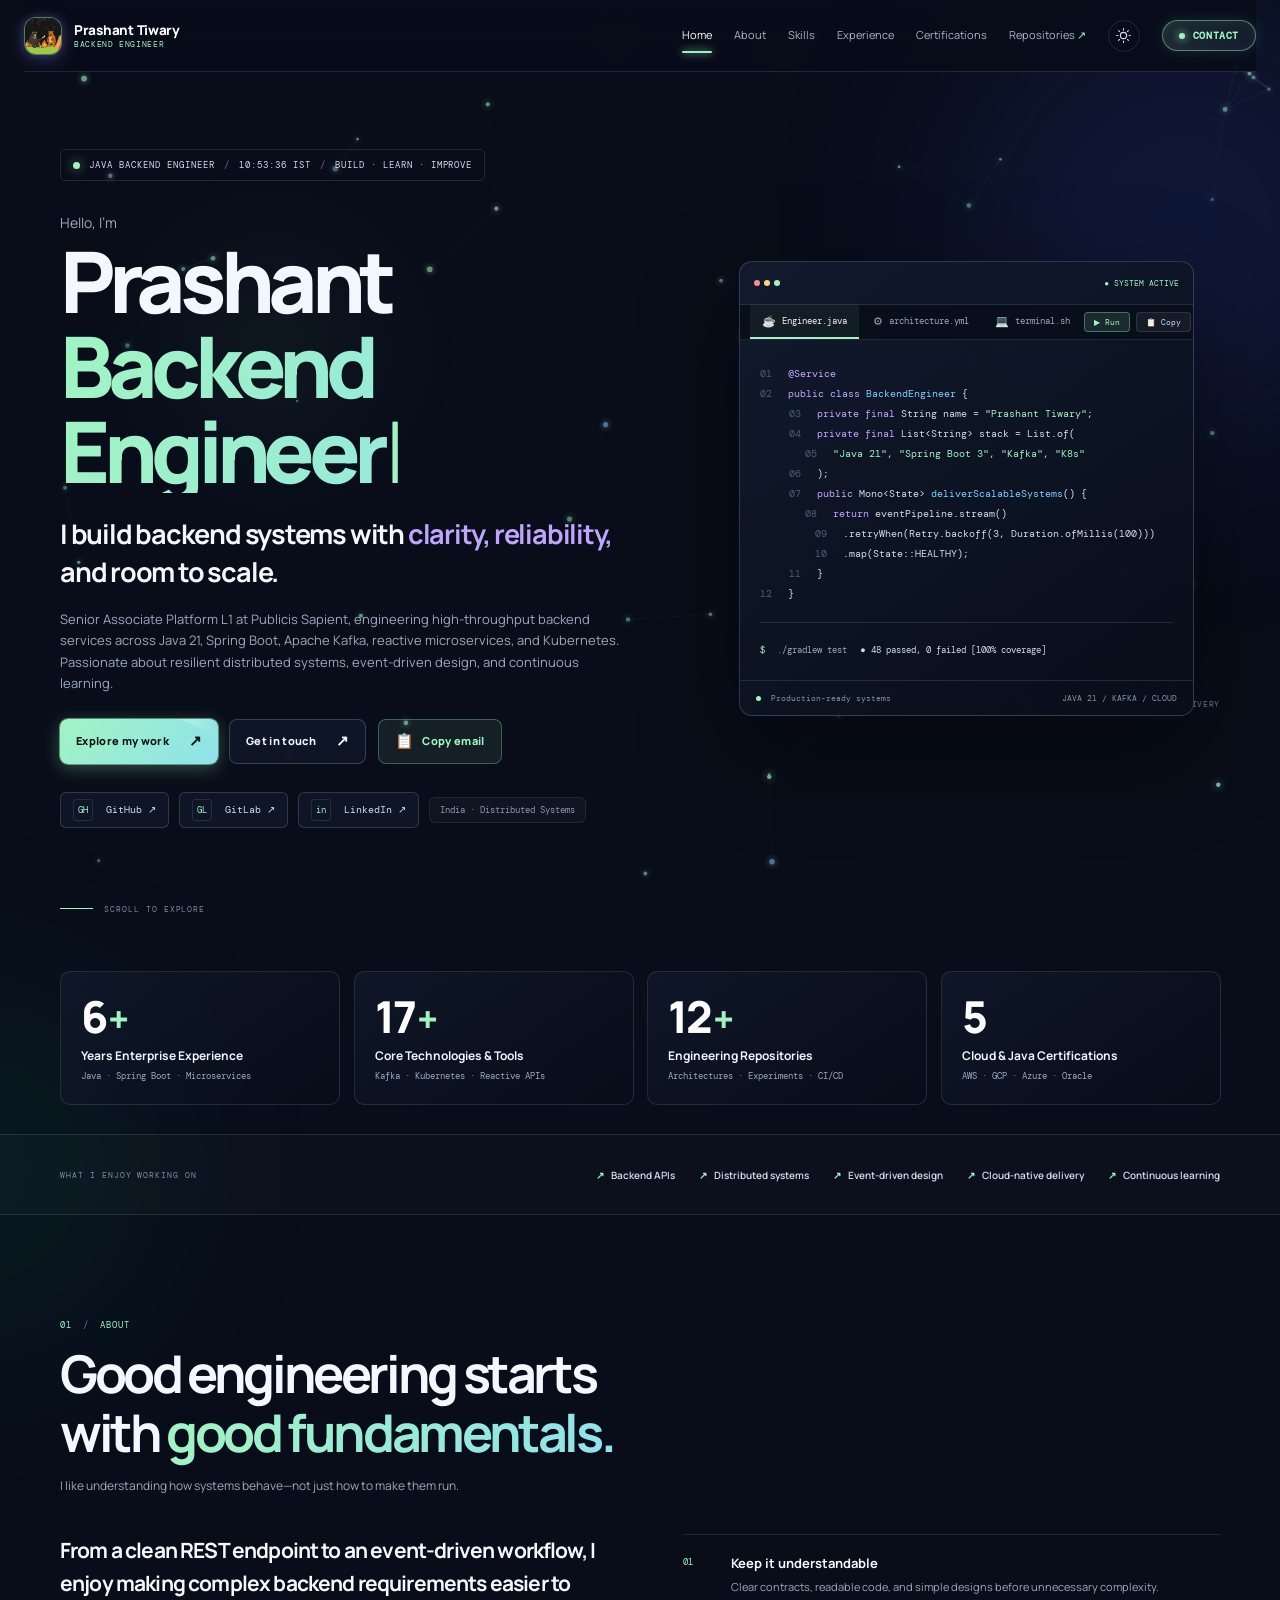
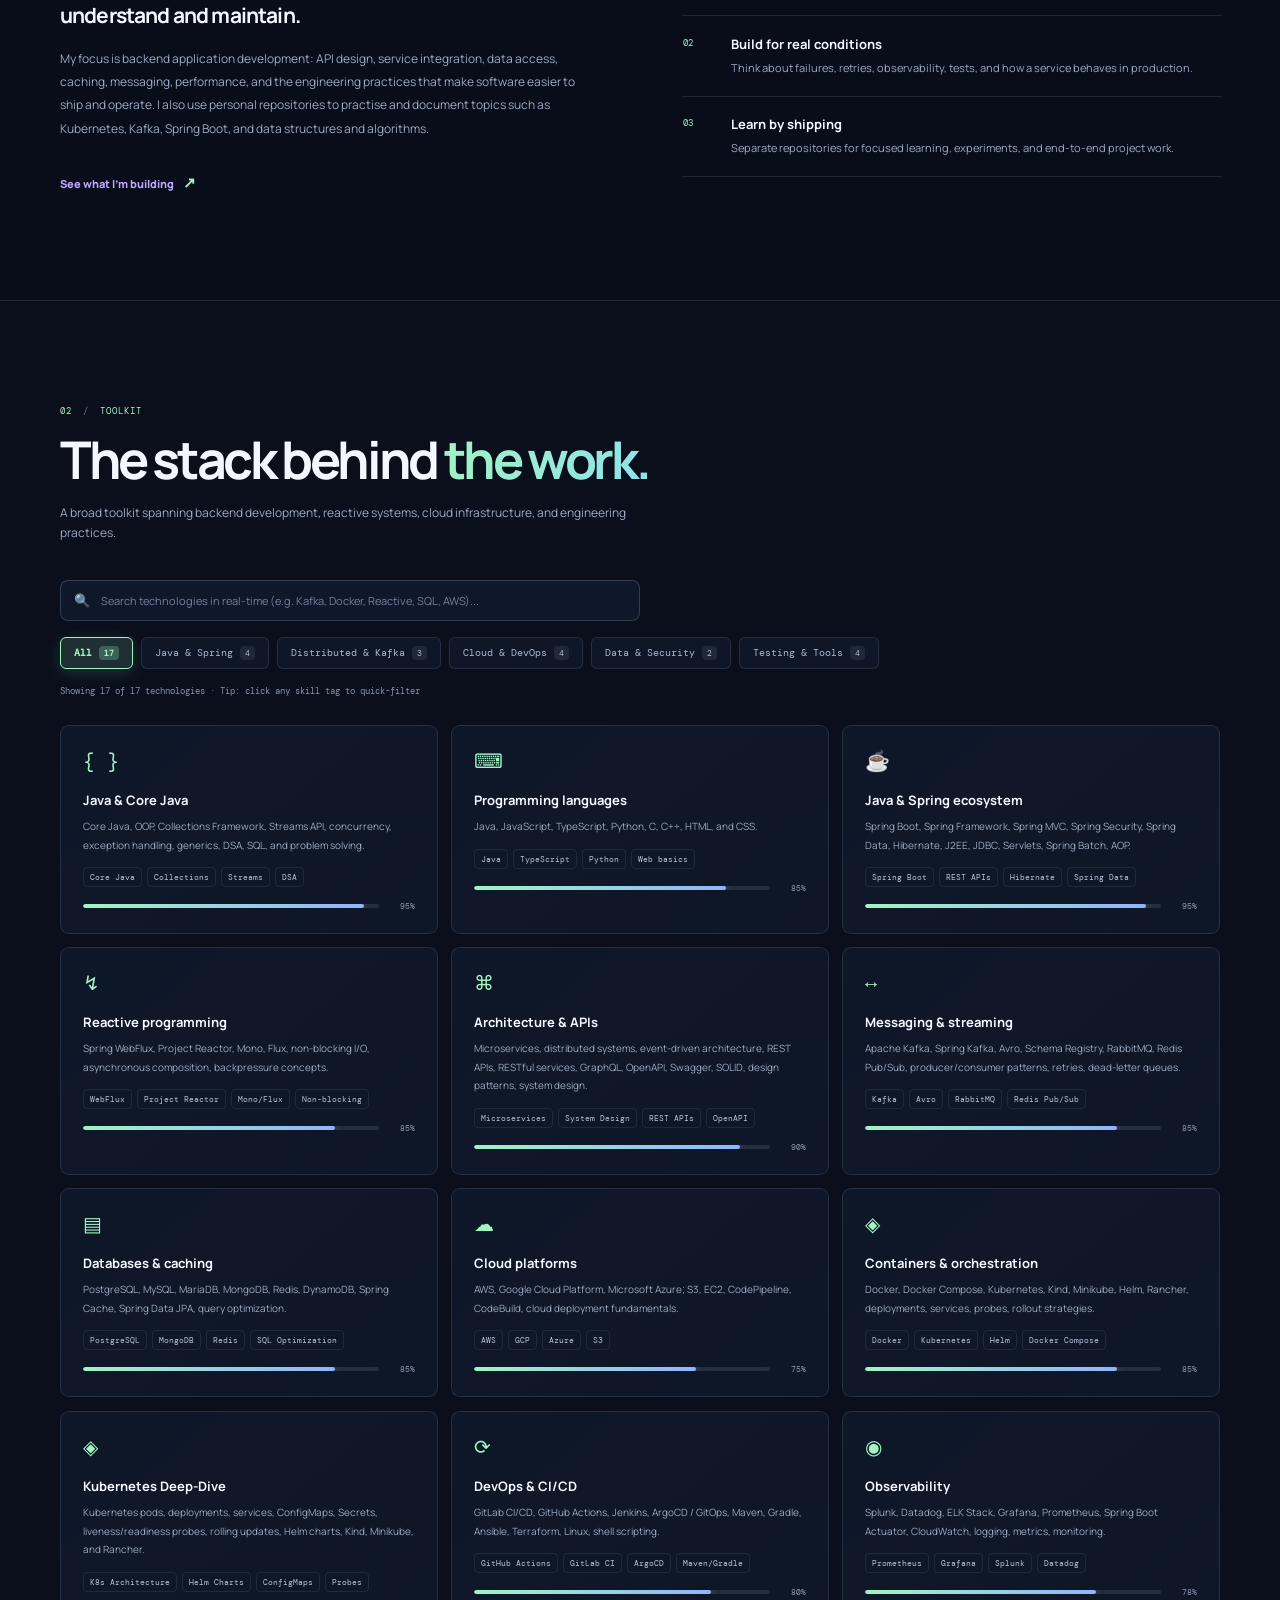
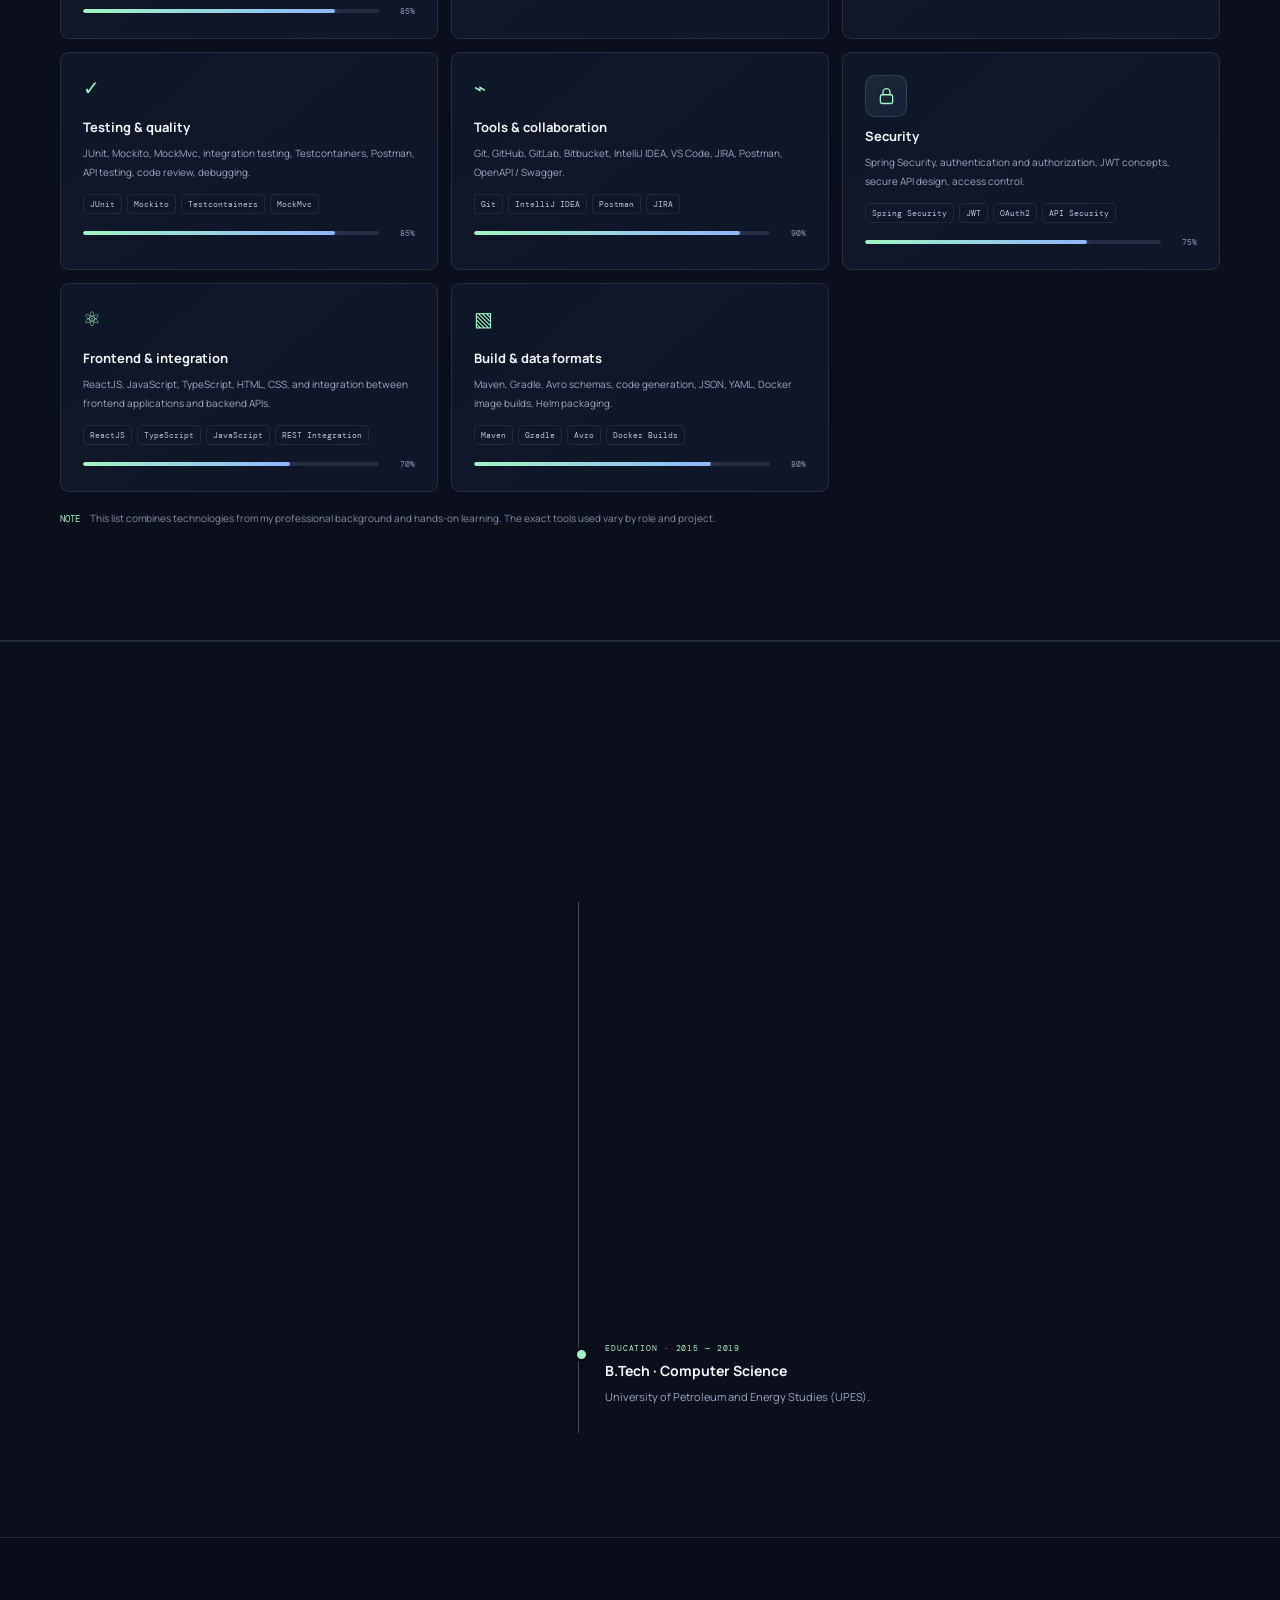
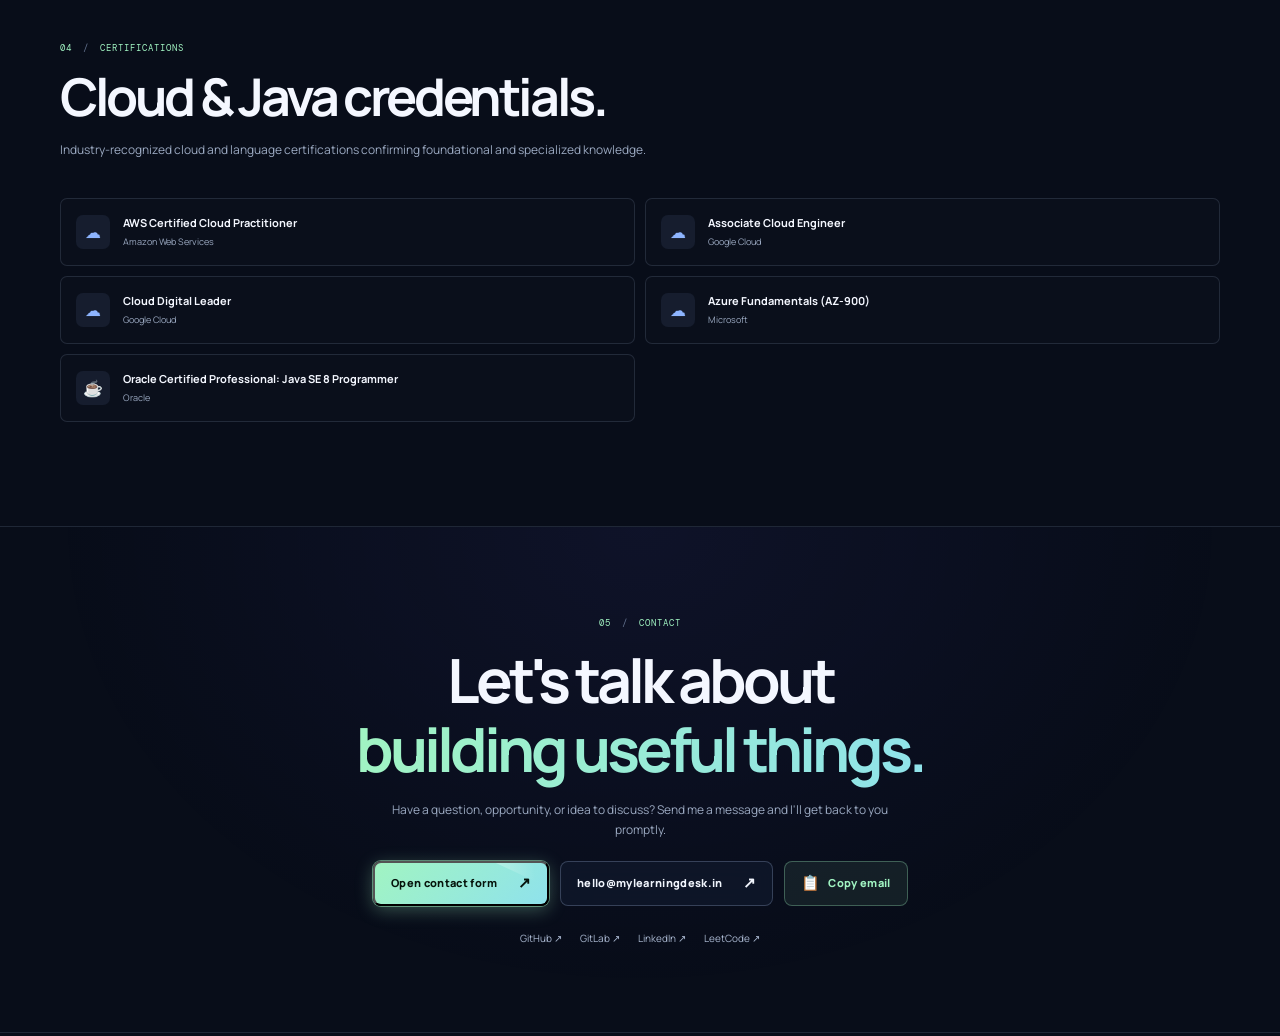
==== index.html @ fc29ca17 "feat: update main.js version to 11.6 in index and projects HTML files" ====
<!doctype html>
<html lang="en">
<head>
  <meta charset="utf-8">
  <meta name="viewport" content="width=device-width, initial-scale=1">
  <meta name="theme-color" content="#080d19">
  <script>try{var t=localStorage.getItem("siteTheme");if(t)document.documentElement.setAttribute("data-theme",t);if(localStorage.getItem("siteMode")==="light")document.documentElement.setAttribute("data-mode","light");var m=JSON.parse(localStorage.getItem("mascotSettings.v2")||'null');if(!m||m.animations===false)document.documentElement.classList.add("mascots-off-init");}catch(e){}</script>
  <meta name="description" content="Prashant Kumar Tiwary — Java Backend Engineer focused on Java, Spring Boot, distributed systems, Kafka, and cloud-native engineering.">
  <meta property="og:title" content="Prashant Tiwary | Backend Engineer">
  <meta property="og:description" content="Backend engineering, distributed systems, technical projects, and continuous learning.">
  <title>Prashant Tiwary — Java Backend Engineer</title>
  <link rel="preconnect" href="https://fonts.googleapis.com">
  <link rel="preconnect" href="https://fonts.gstatic.com" crossorigin>
  <link href="https://fonts.googleapis.com/css2?family=DM+Mono:wght@400;500&family=Manrope:wght@400;500;600;700;800&display=swap" rel="stylesheet">
  <link rel="icon" type="image/svg+xml" href="assets/favicon.svg">
  <link rel="stylesheet" href="assets/css/styles.css?v=6.3">
  <link rel="stylesheet" href="assets/css/patrol-bear.css?v=11.0">
</head>
<body>
  <div class="scroll-progress-bar" id="scrollProgressBar"></div>
  <canvas id="bgCanvas" class="bg-canvas"></canvas>
  <div class="cursor-glow" id="cursorGlow" aria-hidden="true"></div>
  <div class="ambient ambient-a"></div><div class="ambient ambient-b"></div>
  <header class="header">
    <a class="brand" href="index.html" aria-label="Prashant Tiwary home">
      <img class="brand-icon secret-trigger" id="secretMascotAvatar" src="assets/github-avatar.png" onerror="this.src='assets/logo.svg'" alt="Prashant Tiwary Logo" width="38" height="38" title="Secret: tap to discover Kodi! 🐾">
      <div class="brand-info">
        <span class="brand-name">Prashant Tiwary</span>
        <span class="brand-title">Backend Engineer</span>
      </div>
    </a>
    <button class="menu-toggle" aria-label="Toggle navigation" aria-expanded="false"><span></span><span></span></button>
    <nav class="nav" aria-label="Main navigation">
      <a class="active" href="index.html">Home</a><a href="#about">About</a><a href="#skills">Skills</a><a href="#journey">Experience</a><a href="#certifications">Certifications</a><a href="projects.html">Repositories <span class="nav-count">↗</span></a><button class="nav-mode-btn" id="navModeBtn" type="button" aria-label="Toggle dark and light mode" title="Toggle dark/light mode"><svg viewBox="0 0 24 24" fill="none" stroke="currentColor" stroke-width="1.8" stroke-linecap="round" stroke-linejoin="round" aria-hidden="true"><circle cx="12" cy="12" r="5"/><path d="M12 1v2M12 21v2M4.22 4.22l1.42 1.42M18.36 18.36l1.42 1.42M1 12h2M21 12h2M4.22 19.78l1.42-1.42M18.36 5.64l1.42-1.42"/></svg></button><button class="nav-cta contact-open" type="button"><span class="cta-pulse"></span> Contact</button>
    </nav>
  </header>

  <main>
    <section class="hero wrap" id="home">
      <div class="hero-content">
        <div class="eyebrow"><span class="pulse"></span> <span id="liveStatusRole">JAVA BACKEND ENGINEER</span> <span class="eyebrow-divider">/</span> <span id="liveTime">--:--:-- IST</span> <span class="eyebrow-divider">/</span> BUILD · LEARN · IMPROVE</div>
        <p class="intro">Hello, I'm</p>
        <h1>Prashant<br><span class="gradient dynamic-typewriter"><span id="typewriterText">Kumar Tiwary.</span><span class="typewriter-cursor">|</span></span></h1>
        <p class="hero-statement">I build backend systems with <span>clarity, reliability,</span> and room to scale.</p>
        <p class="hero-copy">Senior Associate Platform L1 at Publicis Sapient, engineering high-throughput backend services across Java 21, Spring Boot, Apache Kafka, reactive microservices, and Kubernetes. Passionate about resilient distributed systems, event-driven design, and continuous learning.</p>
        <div class="actions">
          <a class="button primary" href="projects.html">Explore my work <span>↗</span></a>
          <button class="button secondary contact-open" type="button">Get in touch <span>↗</span></button>
          <button class="button btn-copy" type="button" data-copy-email="hello@mylearningdesk.in" title="Click to copy email address"><span>📋</span> Copy email</button>
        </div>
        <div class="quick-links">
          <a class="quick-badge github" href="https://github.com/prashantkrt" target="_blank" rel="noreferrer"><span class="link-mark">GH</span> GitHub ↗</a>
          <a class="quick-badge gitlab" href="https://gitlab.com/prashantkrt" target="_blank" rel="noreferrer"><span class="link-mark">GL</span> GitLab ↗</a>
          <a class="quick-badge linkedin" href="https://www.linkedin.com/in/prashant-kumar-tiwary-a7a741161/" target="_blank" rel="noreferrer"><span class="link-mark">in</span> LinkedIn ↗</a>
          <span class="quick-location">India · Distributed Systems</span>
        </div>
      </div>

      <div class="hero-art">
        <div class="orbit orbit-1"></div><div class="orbit orbit-2"></div>

        <div class="code-showcase">
          <!-- CAMPFIRE MOON BEAR MASCOT (INSPIRED BY GITHUB PROFILE AVATAR) -->
          <div class="byte-dog-wrapper" id="byteDogWrapper" role="region" aria-label="Campfire Moon Bear mascot from GitHub profile">
            <div class="dog-speech-bubble" id="dogSpeechBubble">Roasting marshmallows over clean Java code! 🏕️</div>
            <div class="dog-mascot-box" id="dogMascot" role="button" tabindex="0" title="Click or tap to pet the Campfire Bear!" aria-label="Campfire Moon Bear. Click to pet and roast marshmallows!">
              <svg class="byte-dog-svg" viewBox="0 0 120 120" fill="none" xmlns="http://www.w3.org/2000/svg">
                <ellipse cx="60" cy="112" rx="38" ry="5.5" fill="#000" fill-opacity="0.35"/>
                <path d="M38 68 C30 72, 26 86, 28 105 C32 108, 48 109, 54 106 C57 98, 57 88, 54 75 Z" fill="#1C2128"/>
                <path d="M82 68 C90 72, 94 86, 92 105 C88 108, 72 109, 66 106 C63 98, 63 88, 66 75 Z" fill="#1A1F26"/>
                <path d="M42 64 C34 70, 32 90, 38 106 C44 108, 76 108, 82 106 C88 90, 86 70, 78 64 Z" fill="#242B35"/>
                <path d="M45 74 C54 84, 66 84, 75 74 C70 88, 50 88, 45 74 Z" fill="#F4CA89"/>
                <rect x="38" y="103" width="15" height="7.5" rx="3.75" fill="#1C2128"/>
                <rect x="67" y="103" width="15" height="7.5" rx="3.75" fill="#1C2128"/>
                <!-- Kodi's cute left arm -->
                <g class="dog-left-arm">
                  <path d="M42 74 C36 78, 34 84, 38 90" stroke="#1C2128" stroke-width="7" stroke-linecap="round" fill="none"/>
                  <ellipse cx="38" cy="91" rx="5.5" ry="4.5" fill="#1C2128"/>
                  <ellipse cx="38" cy="91" rx="2.8" ry="2.2" fill="#3A4150"/>
                </g>
                <g class="dog-arm-and-stick" id="dogArmAndStick">
                  <g class="dog-arm-group">
                    <path d="M68 76 C72 79, 76 82, 78 87" stroke="#1C2128" stroke-width="7" stroke-linecap="round" fill="none"/>
                    <ellipse cx="78" cy="88" rx="6.2" ry="5.2" fill="#1C2128"/>
                    <ellipse cx="78" cy="88" rx="3.2" ry="2.6" fill="#3A4150"/>
                  </g>
                  <g class="dog-stick-group">
                    <path d="M78 88 L108 52" stroke="#8D5B2A" stroke-width="2.5" stroke-linecap="round"/>
                    <path d="M102 59 L107 50" stroke="#8D5B2A" stroke-width="2" stroke-linecap="round"/>
                    <g class="dog-marshmallow-tip">
                      <rect x="100" y="47" width="9" height="7" rx="3" fill="#FFF8EB" stroke="#D4A373" stroke-width="0.8" transform="rotate(-40 100 47)"/>
                      <ellipse cx="106" cy="51" rx="2" ry="1.2" fill="#B07D48" opacity="0.7"/>
                    </g>
                    <rect x="93" y="55" width="9" height="7" rx="3" fill="#FFF8EB" stroke="#D4A373" stroke-width="0.8" transform="rotate(-40 93 55)"/>
                  </g>
                </g>
                <g class="dog-head-group">
                  <circle class="dog-ear dog-ear-left" cx="40" cy="28" r="10" fill="#1C2128"/>
                  <circle cx="40" cy="28" r="6" fill="#E0A96D"/>
                  <circle class="dog-ear dog-ear-right" cx="80" cy="28" r="10" fill="#1C2128"/>
                  <circle cx="80" cy="28" r="6" fill="#E0A96D"/>
                  <ellipse cx="60" cy="42" rx="26" ry="22" fill="#2B323C"/>
                  <ellipse cx="60" cy="49" rx="12" ry="8.5" fill="#E0A96D"/>
                  <path d="M56 45 C57.5 43.5, 62.5 43.5, 64 45 C65 47, 62 50, 60 50 C58 50, 55 47, 56 45 Z" fill="#111317"/>
                  <ellipse cx="58.5" cy="45" rx="1.2" ry="0.8" fill="#FFF" opacity="0.8"/>
                  <path d="M60 50 V 52" stroke="#111317" stroke-width="1.3" stroke-linecap="round"/>
                  <path d="M57 52 Q60 55 63 52" stroke="#111317" stroke-width="1.3" stroke-linecap="round" fill="none"/>
                  <path class="dog-tongue" d="M58.5 53 C58.5 57, 61.5 57, 61.5 53 Z" fill="#FF6B81"/>
                  <g class="dog-eyes">
                    <ellipse class="dog-eye-left" cx="48" cy="38" rx="3.5" ry="4" fill="#111317"/>
                    <circle cx="47" cy="36.5" r="1.3" fill="#FFF"/>
                    <ellipse class="dog-eye-right" cx="72" cy="38" rx="3.5" ry="4" fill="#111317"/>
                    <circle cx="71" cy="36.5" r="1.3" fill="#FFF"/>
                  </g>
                  <ellipse cx="48" cy="31" rx="3" ry="1.5" fill="#E0A96D" opacity="0.75"/>
                  <ellipse cx="72" cy="31" rx="3" ry="1.5" fill="#E0A96D" opacity="0.75"/>
                </g>
              </svg>
            </div>
            <div class="dog-caption">
              <span class="dog-status-dot"></span>
              <span class="dog-caption-title">Kodi · Code Bear</span>
              <button class="dog-pet-pill" id="dogPetBtn" type="button" aria-label="Pet the Campfire Bear">Pet 🐻</button>
            </div>
          </div>

          <div class="code-window">
          <div class="window-bar">
            <div class="window-dots"><i></i><i></i><i></i></div>
            <span class="window-status">● SYSTEM ACTIVE</span>
          </div>
          <div class="window-tabs" role="tablist">
            <button class="window-tab active" data-tab="tabJava" type="button"><span class="tab-icon">☕</span> Engineer.java</button>
            <button class="window-tab" data-tab="tabYaml" type="button"><span class="tab-icon">⚙</span> architecture.yml</button>
            <button class="window-tab" data-tab="tabTerminal" type="button"><span class="tab-icon">💻</span> terminal.sh</button>
            <div class="window-actions">
              <button class="window-action-btn btn-run" id="runCodeBtn" type="button" title="Simulate build & reactive execution"><span>▶</span> Run</button>
              <button class="window-action-btn" id="copyCodeBtn" type="button" title="Copy active code"><span>📋</span> Copy</button>
            </div>
          </div>

          <!-- TAB 1: JAVA -->
          <div class="tab-content active" id="tabJava">
            <div class="code-content">
              <div class="code-line"><span class="ln">01</span><span class="syntax-purple">@Service</span></div>
              <div class="code-line"><span class="ln">02</span><span class="syntax-purple">public class</span> <span class="syntax-blue">BackendEngineer</span> {</div>
              <div class="code-line indent"><span class="ln">03</span><span class="syntax-purple">private final</span> String name = <span class="syntax-green">"Prashant Tiwary"</span>;</div>
              <div class="code-line indent"><span class="ln">04</span><span class="syntax-purple">private final</span> List&lt;String&gt; stack = List.of(</div>
              <div class="code-line indent" style="padding-left:45px"><span class="ln">05</span><span class="syntax-green">"Java 21"</span>, <span class="syntax-green">"Spring Boot 3"</span>, <span class="syntax-green">"Kafka"</span>, <span class="syntax-green">"K8s"</span></div>
              <div class="code-line indent"><span class="ln">06</span>);</div>
              <div class="code-line indent"><span class="ln">07</span><span class="syntax-purple">public</span> Mono&lt;State&gt; <span class="syntax-blue">deliverScalableSystems</span>() {</div>
              <div class="code-line indent" style="padding-left:45px"><span class="ln">08</span><span class="syntax-purple">return</span> eventPipeline.stream()</div>
              <div class="code-line indent" style="padding-left:55px"><span class="ln">09</span>.retryWhen(Retry.backoff(3, Duration.ofMillis(100)))</div>
              <div class="code-line indent" style="padding-left:55px"><span class="ln">10</span>.map(State::HEALTHY);</div>
              <div class="code-line indent"><span class="ln">11</span>}</div>
              <div class="code-line"><span class="ln">12</span>}</div>
              <div class="code-separator"></div>
              <div class="terminal-line"><span>$</span> ./gradlew test <b>● 48 passed, 0 failed [100% coverage]</b></div>
            </div>
          </div>

          <!-- TAB 2: YAML ARCHITECTURE -->
          <div class="tab-content" id="tabYaml">
            <div class="code-content">
              <div class="code-line"><span class="ln">01</span><span class="syntax-blue">system</span>: <span class="syntax-green">event-driven-mesh</span></div>
              <div class="code-line"><span class="ln">02</span><span class="syntax-blue">runtime</span>: <span class="syntax-green">openjdk-21-distroless</span></div>
              <div class="code-line"><span class="ln">03</span><span class="syntax-blue">messaging</span>:</div>
              <div class="code-line indent"><span class="ln">04</span><span class="syntax-purple">cluster</span>: <span class="syntax-green">apache-kafka-v3.7</span></div>
              <div class="code-line indent"><span class="ln">05</span><span class="syntax-purple">serialization</span>: <span class="syntax-green">avro-schema-registry</span></div>
              <div class="code-line indent"><span class="ln">06</span><span class="syntax-purple">semantics</span>: <span class="syntax-green">at-least-once + idempotent</span></div>
              <div class="code-line"><span class="ln">07</span><span class="syntax-blue">infrastructure</span>:</div>
              <div class="code-line indent"><span class="ln">08</span><span class="syntax-purple">orchestrator</span>: <span class="syntax-green">kubernetes / helm</span></div>
              <div class="code-line indent"><span class="ln">09</span><span class="syntax-purple">cicd</span>: <span class="syntax-green">github-actions / argocd</span></div>
              <div class="code-line indent"><span class="ln">10</span><span class="syntax-purple">telemetry</span>: [<span class="syntax-green">"prometheus"</span>, <span class="syntax-green">"grafana"</span>, <span class="syntax-green">"elk"</span>]</div>
              <div class="code-separator"></div>
              <div class="terminal-line"><span>$</span> kubectl get pods <b>● 3/3 pods Running · 0 restarts</b></div>
            </div>
          </div>

          <!-- TAB 3: INTERACTIVE TERMINAL -->
          <div class="tab-content" id="tabTerminal">
            <div class="terminal-tab-content">
              <div class="terminal-chips">
                <button class="term-chip" type="button" data-cmd="skills">skills</button>
                <button class="term-chip" type="button" data-cmd="experience">experience</button>
                <button class="term-chip" type="button" data-cmd="repos">repos</button>
                <button class="term-chip" type="button" data-cmd="certs">certs</button>
                <button class="term-chip" type="button" data-cmd="contact">contact</button>
                <button class="term-chip" type="button" data-cmd="bear" style="color:var(--green)">🐻 bear</button>
                <button class="term-chip" type="button" data-cmd="status">status</button>
                <button class="term-chip" type="button" data-cmd="clear">clear</button>
              </div>
              <div class="terminal-history" id="terminalHistory">
                <div class="log-line log-muted">Prashant Tiwary Interactive Shell v2.4 (Java 21 environment)</div>
                <div class="log-line log-muted">Type <span class="log-yellow">help</span> or click command buttons above.</div>
                <div class="log-line"><span class="log-green">● Systems online:</span> Ready to process backend requests.</div>
              </div>
              <div class="terminal-prompt-row">
                <span class="terminal-prompt-symbol">prashant@portfolio:~$</span>
                <input class="terminal-input" id="terminalInput" type="text" placeholder="type a command (e.g. skills, repos)..." autocomplete="off" spellcheck="false">
              </div>
            </div>
          </div>

          <div class="window-footer">
            <span><i class="tiny-pulse"></i> Production-ready systems</span>
            <span>JAVA 21 / KAFKA / CLOUD</span>
          </div>
        </div>
        </div>

        <div class="art-caption">SYSTEMS THINKING <span>—</span> RELIABLE DELIVERY</div>
      </div>
      <a class="scroll-hint" href="#about"><span></span> SCROLL TO EXPLORE</a>
    </section>

    <!-- DYNAMIC STATS COUNTER BAR -->
    <section class="wrap">
      <div class="stats-bar">
        <div class="stat-card" data-count="6">
          <div class="stat-number"><span class="counter">0</span><span class="stat-suffix">+</span></div>
          <div class="stat-label">Years Enterprise Experience</div>
          <div class="stat-sub">Java · Spring Boot · Microservices</div>
        </div>
        <div class="stat-card" data-count="17">
          <div class="stat-number"><span class="counter">0</span><span class="stat-suffix">+</span></div>
          <div class="stat-label">Core Technologies & Tools</div>
          <div class="stat-sub">Kafka · Kubernetes · Reactive APIs</div>
        </div>
        <div class="stat-card" data-count="12">
          <div class="stat-number"><span class="counter">0</span><span class="stat-suffix">+</span></div>
          <div class="stat-label">Engineering Repositories</div>
          <div class="stat-sub">Architectures · Experiments · CI/CD</div>
        </div>
        <div class="stat-card" data-count="5">
          <div class="stat-number"><span class="counter">0</span></div>
          <div class="stat-label">Cloud & Java Certifications</div>
          <div class="stat-sub">AWS · GCP · Azure · Oracle</div>
        </div>
      </div>
    </section>

    <div class="ticker"><div class="wrap ticker-inner"><span>WHAT I ENJOY WORKING ON</span><div><b>Backend APIs</b><b>Distributed systems</b><b>Event-driven design</b><b>Cloud-native delivery</b><b>Continuous learning</b></div></div></div>

    <section class="section wrap" id="about">
      <div class="section-title"><div class="section-label">01 <span>/</span> ABOUT</div><h2>Good engineering starts<br>with <span class="gradient">good fundamentals.</span></h2><p class="section-description">I like understanding how systems behave—not just how to make them run.</p></div>
      <div class="about-layout">
        <div class="about-copy"><p class="big-copy">From a clean REST endpoint to an event-driven workflow, I enjoy making complex backend requirements easier to understand and maintain.</p><p class="muted-copy">My focus is backend application development: API design, service integration, data access, caching, messaging, performance, and the engineering practices that make software easier to ship and operate. I also use personal repositories to practise and document topics such as Kubernetes, Kafka, Spring Boot, and data structures and algorithms.</p><a class="inline-link" href="projects.html">See what I'm building <span>↗</span></a></div>
        <div class="principles">
          <article><span>01</span><div><h3>Keep it understandable</h3><p>Clear contracts, readable code, and simple designs before unnecessary complexity.</p></div></article>
          <article><span>02</span><div><h3>Build for real conditions</h3><p>Think about failures, retries, observability, tests, and how a service behaves in production.</p></div></article>
          <article><span>03</span><div><h3>Learn by shipping</h3><p>Separate repositories for focused learning, experiments, and end-to-end project work.</p></div></article>
        </div>
      </div>
    </section>

        <section class="section section-muted" id="skills">
      <div class="wrap">
        <div class="section-title">
          <div class="section-label">02 <span>/</span> TOOLKIT</div>
          <h2>The stack behind <span class="gradient">the work.</span></h2>
          <p class="section-description">A broad toolkit spanning backend development, reactive systems, cloud infrastructure, and engineering practices.</p>
        </div>

        <!-- DYNAMIC SKILLS FILTER & INSTANT SEARCH -->
        <div class="skills-filter-container">
          <div class="skill-search-box">
            <span class="search-icon">🔍</span>
            <input type="text" id="skillSearch" class="skill-search-input" placeholder="Search technologies in real-time (e.g. Kafka, Docker, Reactive, SQL, AWS)..." aria-label="Search skills">
            <button class="clear-search-btn" id="clearSkillSearch" type="button" aria-label="Clear search" style="display:none">✕</button>
          </div>

          <div class="skill-tabs" role="tablist">
            <button class="skill-tab-btn active" data-skill-cat="all" type="button">All <span class="tab-badge">17</span></button>
            <button class="skill-tab-btn" data-skill-cat="java" type="button">Java & Spring <span class="tab-badge">4</span></button>
            <button class="skill-tab-btn" data-skill-cat="distributed" type="button">Distributed & Kafka <span class="tab-badge">3</span></button>
            <button class="skill-tab-btn" data-skill-cat="cloud" type="button">Cloud & DevOps <span class="tab-badge">4</span></button>
            <button class="skill-tab-btn" data-skill-cat="data" type="button">Data & Security <span class="tab-badge">2</span></button>
            <button class="skill-tab-btn" data-skill-cat="tools" type="button">Testing & Tools <span class="tab-badge">4</span></button>
          </div>

          <div class="skills-count-status" id="skillsCountStatus">Showing 17 of 17 technologies · Tip: click any skill tag to quick-filter</div>
        </div>

        <div class="skill-grid" id="skillGrid">
          <article class="skill-card" data-category="java" data-level="95"><div class="skill-icon">{ }</div><h3>Java & Core Java</h3><p>Core Java, OOP, Collections Framework, Streams API, concurrency, exception handling, generics, DSA, SQL, and problem solving.</p><div class="tags"><span>Core Java</span><span>Collections</span><span>Streams</span><span>DSA</span></div></article>
          <article class="skill-card" data-category="java languages" data-level="85"><div class="skill-icon">⌨</div><h3>Programming languages</h3><p>Java, JavaScript, TypeScript, Python, C, C++, HTML, and CSS.</p><div class="tags"><span>Java</span><span>TypeScript</span><span>Python</span><span>Web basics</span></div></article>
          <article class="skill-card" data-category="java" data-level="95"><div class="skill-icon">☕</div><h3>Java & Spring ecosystem</h3><p>Spring Boot, Spring Framework, Spring MVC, Spring Security, Spring Data, Hibernate, J2EE, JDBC, Servlets, Spring Batch, AOP.</p><div class="tags"><span>Spring Boot</span><span>REST APIs</span><span>Hibernate</span><span>Spring Data</span></div></article>
          <article class="skill-card" data-category="distributed java" data-level="85"><div class="skill-icon">↯</div><h3>Reactive programming</h3><p>Spring WebFlux, Project Reactor, Mono, Flux, non-blocking I/O, asynchronous composition, backpressure concepts.</p><div class="tags"><span>WebFlux</span><span>Project Reactor</span><span>Mono/Flux</span><span>Non-blocking</span></div></article>
          <article class="skill-card" data-category="distributed" data-level="90"><div class="skill-icon">⌘</div><h3>Architecture & APIs</h3><p>Microservices, distributed systems, event-driven architecture, REST APIs, RESTful services, GraphQL, OpenAPI, Swagger, SOLID, design patterns, system design.</p><div class="tags"><span>Microservices</span><span>System Design</span><span>REST APIs</span><span>OpenAPI</span></div></article>
          <article class="skill-card" data-category="distributed" data-level="85"><div class="skill-icon">↔</div><h3>Messaging & streaming</h3><p>Apache Kafka, Spring Kafka, Avro, Schema Registry, RabbitMQ, Redis Pub/Sub, producer/consumer patterns, retries, dead-letter queues.</p><div class="tags"><span>Kafka</span><span>Avro</span><span>RabbitMQ</span><span>Redis Pub/Sub</span></div></article>
          <article class="skill-card" data-category="data" data-level="85"><div class="skill-icon">▤</div><h3>Databases & caching</h3><p>PostgreSQL, MySQL, MariaDB, MongoDB, Redis, DynamoDB, Spring Cache, Spring Data JPA, query optimization.</p><div class="tags"><span>PostgreSQL</span><span>MongoDB</span><span>Redis</span><span>SQL Optimization</span></div></article>
          <article class="skill-card" data-category="cloud" data-level="75"><div class="skill-icon">☁</div><h3>Cloud platforms</h3><p>AWS, Google Cloud Platform, Microsoft Azure; S3, EC2, CodePipeline, CodeBuild, cloud deployment fundamentals.</p><div class="tags"><span>AWS</span><span>GCP</span><span>Azure</span><span>S3</span></div></article>
          <article class="skill-card" data-category="cloud" data-level="85"><div class="skill-icon">◈</div><h3>Containers & orchestration</h3><p>Docker, Docker Compose, Kubernetes, Kind, Minikube, Helm, Rancher, deployments, services, probes, rollout strategies.</p><div class="tags"><span>Docker</span><span>Kubernetes</span><span>Helm</span><span>Docker Compose</span></div></article>
          <article class="skill-card" data-category="cloud" data-level="85"><div class="skill-icon">◈</div><h3>Kubernetes Deep-Dive</h3><p>Kubernetes pods, deployments, services, ConfigMaps, Secrets, liveness/readiness probes, rolling updates, Helm charts, Kind, Minikube, and Rancher.</p><div class="tags"><span>K8s Architecture</span><span>Helm Charts</span><span>ConfigMaps</span><span>Probes</span></div></article>
          <article class="skill-card" data-category="cloud tools" data-level="80"><div class="skill-icon">⟳</div><h3>DevOps & CI/CD</h3><p>GitLab CI/CD, GitHub Actions, Jenkins, ArgoCD / GitOps, Maven, Gradle, Ansible, Terraform, Linux, shell scripting.</p><div class="tags"><span>GitHub Actions</span><span>GitLab CI</span><span>ArgoCD</span><span>Maven/Gradle</span></div></article>
          <article class="skill-card" data-category="tools" data-level="78"><div class="skill-icon">◉</div><h3>Observability</h3><p>Splunk, Datadog, ELK Stack, Grafana, Prometheus, Spring Boot Actuator, CloudWatch, logging, metrics, monitoring.</p><div class="tags"><span>Prometheus</span><span>Grafana</span><span>Splunk</span><span>Datadog</span></div></article>
          <article class="skill-card" data-category="tools" data-level="85"><div class="skill-icon">✓</div><h3>Testing & quality</h3><p>JUnit, Mockito, MockMvc, integration testing, Testcontainers, Postman, API testing, code review, debugging.</p><div class="tags"><span>JUnit</span><span>Mockito</span><span>Testcontainers</span><span>MockMvc</span></div></article>
          <article class="skill-card" data-category="tools" data-level="90"><div class="skill-icon">⌁</div><h3>Tools & collaboration</h3><p>Git, GitHub, GitLab, Bitbucket, IntelliJ IDEA, VS Code, JIRA, Postman, OpenAPI / Swagger.</p><div class="tags"><span>Git</span><span>IntelliJ IDEA</span><span>Postman</span><span>JIRA</span></div></article>
          <article class="skill-card" data-category="data" data-level="75"><div class="skill-icon security-icon" aria-hidden="true"><svg viewBox="0 0 24 24"><rect x="5" y="10" width="14" height="10" rx="2"></rect><path d="M8 10V7a4 4 0 0 1 8 0v3"></path></svg></div><h3>Security</h3><p>Spring Security, authentication and authorization, JWT concepts, secure API design, access control.</p><div class="tags"><span>Spring Security</span><span>JWT</span><span>OAuth2</span><span>API Security</span></div></article>
          <article class="skill-card" data-category="languages" data-level="70"><div class="skill-icon">⚛</div><h3>Frontend & integration</h3><p>ReactJS, JavaScript, TypeScript, HTML, CSS, and integration between frontend applications and backend APIs.</p><div class="tags"><span>ReactJS</span><span>TypeScript</span><span>JavaScript</span><span>REST Integration</span></div></article>
          <article class="skill-card" data-category="cloud tools" data-level="80"><div class="skill-icon">▧</div><h3>Build & data formats</h3><p>Maven, Gradle, Avro schemas, code generation, JSON, YAML, Docker image builds, Helm packaging.</p><div class="tags"><span>Maven</span><span>Gradle</span><span>Avro</span><span>Docker Builds</span></div></article>

          <!-- EMPTY STATE FALLBACK -->
          <div class="skills-empty-state" id="skillsEmptyState" style="display:none">
            <p>No technologies found matching <span class="empty-query">this filter</span>.</p>
            <button class="button secondary" id="resetSkillsFilter" type="button" style="margin-top:12px;min-height:36px;padding:0 14px">Reset search filters ↺</button>
          </div>
        </div>
        <p class="skills-note"><span>NOTE</span> This list combines technologies from my professional background and hands-on learning. The exact tools used vary by role and project.</p>
      </div>
    </section>

    <section class="section section-muted" id="journey">
      <div class="wrap">
        <div class="section-title"><div class="section-label">03 <span>/</span> EXPERIENCE & EDUCATION</div><h2>The journey so far.</h2><p class="section-description">Enterprise software development, backend engineering, and continuous learning.</p></div>
        <div class="journey-layout">
          <div class="journey-callout"><img class="callout-logo" src="assets/github-avatar.png" onerror="this.src='assets/logo.svg'" alt="Prashant Tiwary Logo" width="48" height="48"><h3>Build. Learn.<br><span class="gradient">Improve.</span></h3><p>Focused on dependable backend systems, clear APIs, event-driven integration, and continuous improvement.</p><a class="inline-link" href="https://www.linkedin.com/in/prashant-kumar-tiwary-a7a741161/" target="_blank" rel="noreferrer">Connect on LinkedIn <span>↗</span></a></div>
          <div class="timeline">
            <div class="timeline-progress" id="timelineProgress" aria-hidden="true"></div>
            <article class="timeline-item"><span class="timeline-point"></span><div class="timeline-label">MAR 2025 — PRESENT <span class="current-role-badge"><span class="pulse"></span> CURRENT ROLE</span></div><h3>Publicis Sapient · Senior Associate Platform L1</h3><p>Backend engineering with Java 21, Spring Boot, Kafka, and reactive APIs. Work includes event-driven services, resilience patterns, and Kubernetes delivery through CI/CD and GitOps workflows.</p></article>
            <article class="timeline-item"><span class="timeline-point"></span><div class="timeline-label">SEP 2024 — FEB 2025</div><h3>EPAM Systems · Software Engineer</h3><p>Developed backend solutions using Java, Spring Boot, REST APIs, and microservices, with a focus on integration, maintainability, and performance.</p></article>
            <article class="timeline-item"><span class="timeline-point"></span><div class="timeline-label">JUN 2022 — SEP 2024</div><h3>Infosys · Senior Associate Consultant</h3><p>Enterprise backend development with Java, Spring Boot, messaging, and cloud-native technologies, including work in banking and finance systems.</p></article>
            <article class="timeline-item"><span class="timeline-point"></span><div class="timeline-label">JUL 2019 — JUN 2022</div><h3>Wipro · Associate Consultant</h3><p>Java/J2EE application development using Hibernate, JDBC, Servlets, MySQL, and backend integration in enterprise applications.</p></article>
            <article class="timeline-item"><span class="timeline-point"></span><div class="timeline-label">EDUCATION · 2015 — 2019</div><h3>B.Tech · Computer Science</h3><p>University of Petroleum and Energy Studies (UPES).</p></article>
          </div>
        </div>
      </div>
    </section>

    <section class="section wrap" id="certifications">
      <div class="section-title"><div class="section-label">04 <span>/</span> CERTIFICATIONS</div><h2>Cloud & Java credentials.</h2><p class="section-description">Industry-recognized cloud and language certifications confirming foundational and specialized knowledge.</p></div>
      <div class="cert-grid">
        <div class="cert-card"><span>☁</span><div><h3>AWS Certified Cloud Practitioner</h3><p>Amazon Web Services</p></div></div>
        <div class="cert-card"><span>☁</span><div><h3>Associate Cloud Engineer</h3><p>Google Cloud</p></div></div>
        <div class="cert-card"><span>☁</span><div><h3>Cloud Digital Leader</h3><p>Google Cloud</p></div></div>
        <div class="cert-card"><span>☁</span><div><h3>Azure Fundamentals (AZ-900)</h3><p>Microsoft</p></div></div>
        <div class="cert-card"><span>☕</span><div><h3>Oracle Certified Professional: Java SE 8 Programmer</h3><p>Oracle</p></div></div>
      </div>
    </section>

    <section class="contact-section" id="contact">
      <div class="wrap contact-content">
        <div class="section-label">05 <span>/</span> CONTACT</div>
        <h2>Let's talk about<br><span class="gradient">building useful things.</span></h2>
        <p>Have a question, opportunity, or idea to discuss? Send me a message and I'll get back to you promptly.</p>
        <div class="actions">
          <button class="button primary contact-open" type="button">Open contact form <span>↗</span></button>
          <a class="button secondary" href="mailto:hello@mylearningdesk.in">hello@mylearningdesk.in <span>↗</span></a>
          <button class="button btn-copy" type="button" data-copy-email="hello@mylearningdesk.in"><span>📋</span> Copy email</button>
        </div>
        <div class="social-row">
          <a href="https://github.com/prashantkrt" target="_blank" rel="noreferrer">GitHub ↗</a>
          <a href="https://gitlab.com/prashantkrt" target="_blank" rel="noreferrer">GitLab ↗</a>
          <a href="https://www.linkedin.com/in/prashant-kumar-tiwary-a7a741161/" target="_blank" rel="noreferrer">LinkedIn ↗</a>
          <a href="https://leetcode.com/prashanttiwary10/" target="_blank" rel="noreferrer">LeetCode ↗</a>
        </div>
      </div>
    </section>

    <div class="contact-modal" id="contactModal" aria-hidden="true">
      <div class="modal-backdrop" data-modal-close></div>
      <section class="contact-dialog" role="dialog" aria-modal="true" aria-labelledby="contactFormTitle">
        <button class="modal-close" type="button" aria-label="Close contact form" data-modal-close>×</button>
        <div class="section-label">SEND A MESSAGE</div>
        <h2 id="contactFormTitle">Let's connect.</h2>
        <p class="form-intro">Share a few details and your message. I'll get in touch as soon as I can.</p>
        <form id="contactForm" action="https://formsubmit.co/hello@mylearningdesk.in" method="POST">
          <input type="hidden" name="_subject" value="New message from MyLearningDesk portfolio">
          <input type="hidden" name="_template" value="table">
          <input type="hidden" name="_captcha" value="true">
          <input type="hidden" name="_next" value="https://mylearningdesk.in/thank-you.html">
          <div class="form-grid">
            <label>Your name<input type="text" name="name" autocomplete="name" placeholder="Full name" required minlength="2"></label>
            <label>Your email<input type="email" name="email" autocomplete="email" placeholder="you@example.com" required></label>
          </div>
          <label>Contact details <span class="optional">(optional)</span><input type="text" name="contact_details" autocomplete="tel" placeholder="Phone or another way to reach you"></label>
          <label>What would you like to discuss?
            <select name="reason" required>
              <option value="" selected disabled>Select a topic</option>
              <option>Professional opportunity</option><option>Technical discussion</option><option>Project collaboration</option><option>Other</option>
            </select>
          </label>
          <label>Your message<textarea name="message" rows="4" placeholder="Write your message here..." required minlength="10"></textarea></label>
          <label class="robot-check"><input type="checkbox" name="human_confirmation" value="confirmed" required><span>I'm a real person and not a bot.</span></label>
          <p class="privacy-note">Your message and contact details will be sent to the portfolio owner's email. FormSubmit's email activation and CAPTCHA may need to be completed the first time this form is used.</p>
          <button class="button primary submit-button" type="submit">Send message <span>↗</span></button>
          <p class="form-feedback" id="formFeedback" role="status"></p>
        </form>
      </section>
    </div>
  </main>

  <footer class="footer">
    <div class="wrap footer-inner">
      <a class="brand" href="index.html">
        <img class="brand-icon" src="assets/github-avatar.png" onerror="this.src='assets/logo.svg'" alt="Prashant Tiwary Logo" width="38" height="38">
        <div class="brand-info">
          <span class="brand-name">Prashant Tiwary</span>
          <span class="brand-title">Backend Engineer</span>
        </div>
      </a>
      <p>Designed around the work. Built with Java, Spring Boot, Kafka, and continuous learning.</p>
      <span class="footer-domain">MYLEARNINGDESK.IN · © <span id="year"></span> <button class="secret-paw-trigger" id="secretFooterPaw" type="button" aria-label="A tiny campfire secret" title="A tiny campfire secret...">🐾</button></span>
    </div>
  </footer>


  <!-- MASCOT CONTROLS: floating direct toggle pill + mode button + settings gear + popup panel -->
  <div class="mascot-controls" id="mascotControls">
    <button class="ms-toggle-pill" id="msTogglePill" type="button" aria-pressed="false" aria-label="Toggle mascot animations" title="Click to enable animations">
      <span class="ms-pill-dot" aria-hidden="true"></span>
      <span class="ms-pill-icon" aria-hidden="true">🐾</span>
      <span class="ms-pill-text"><span class="ms-pill-word">Animations:</span> <b id="msPillStatus">Off</b></span>
    </button>
    <button class="ms-mode-btn" id="msModeBtn" type="button" aria-label="Toggle dark and light mode" title="Toggle dark / light mode">
      <svg viewBox="0 0 24 24" fill="none" stroke="currentColor" stroke-width="1.8" stroke-linecap="round" stroke-linejoin="round" aria-hidden="true"><circle cx="12" cy="12" r="5"/><path d="M12 1v2M12 21v2M4.22 4.22l1.42 1.42M18.36 18.36l1.42 1.42M1 12h2M21 12h2M4.22 19.78l1.42-1.42M18.36 5.64l1.42-1.42"/></svg>
    </button>
    <button class="ms-gear" id="mascotSettingsBtn" type="button" aria-label="Mascot settings" aria-haspopup="dialog" aria-expanded="false" aria-controls="mascotSettingsPanel" title="Mascot settings">
      <svg viewBox="0 0 24 24" fill="none" stroke="currentColor" stroke-width="1.8" stroke-linecap="round" stroke-linejoin="round" aria-hidden="true"><circle cx="12" cy="12" r="3.2"/><path d="M19.4 15a1.7 1.7 0 0 0 .34 1.87l.06.06a2 2 0 1 1-2.83 2.83l-.06-.06a1.7 1.7 0 0 0-1.87-.34 1.7 1.7 0 0 0-1.03 1.55V21a2 2 0 1 1-4 0v-.09a1.7 1.7 0 0 0-1.11-1.55 1.7 1.7 0 0 0-1.87.34l-.06.06a2 2 0 1 1-2.83-2.83l.06-.06A1.7 1.7 0 0 0 4.6 15a1.7 1.7 0 0 0-1.55-1.03H3a2 2 0 1 1 0-4h.09A1.7 1.7 0 0 0 4.6 8.9a1.7 1.7 0 0 0-.34-1.87l-.06-.06a2 2 0 1 1 2.83-2.83l.06.06a1.7 1.7 0 0 0 1.87.34H9a1.7 1.7 0 0 0 1.03-1.55V3a2 2 0 1 1 4 0v.09a1.7 1.7 0 0 0 1.03 1.55 1.7 1.7 0 0 0 1.87-.34l.06-.06a2 2 0 1 1 2.83 2.83l-.06.06a1.7 1.7 0 0 0-.34 1.87V9c.26.6.85 1 1.55 1.03H21a2 2 0 1 1 0 4h-.09c-.7.03-1.29.43-1.51 1.03Z"/></svg>
    </button>
  </div>
  <div class="ms-panel" id="mascotSettingsPanel" role="dialog" aria-label="Mascot settings" hidden>
    <div class="ms-head">
      <div>
        <span class="ms-label">// SETTINGS</span>
        <h3>Mascots</h3>
      </div>
      <button class="ms-close" id="msClose" type="button" aria-label="Close settings">&times;</button>
    </div>

    <div class="ms-section">
      <div class="ms-row">
        <div class="ms-text"><b>Animations</b><small>Kodi, Nodi, rope & jump</small></div>
        <button class="ms-switch" type="button" role="switch" aria-checked="false" aria-label="Animations" data-toggle="animations"><i></i></button>
      </div>
    </div>

    <div class="ms-section ms-run">
      <div class="ms-row">
        <div class="ms-text"><b>Running chase</b><small>Kodi and Nodi running across the screen</small></div>
        <button class="ms-switch" type="button" role="switch" aria-checked="true" aria-label="Running chase" data-toggle="run"><i></i></button>
      </div>
    </div>

    <div class="ms-section ms-speed">
      <div class="ms-row">
        <div class="ms-text"><b>Running speed</b><small>How fast Kodi chases Nodi</small></div>
        <span class="ms-readout" id="msSpeedValue">1.0×</span>
      </div>
      <input class="ms-range" id="msSpeed" type="range" min="0.4" max="2" step="0.1" value="1" aria-label="Running speed">
      <div class="ms-chips">
        <button type="button" data-speed="0.5">Slow</button>
        <button type="button" data-speed="1">Normal</button>
        <button type="button" data-speed="1.6">Fast</button>
      </div>
    </div>

    <div class="ms-section ms-jump">
      <div class="ms-row">
        <div class="ms-text"><b>Jump height</b><small>When you click Kodi or Nodi</small></div>
        <span class="ms-readout" id="msJumpValue">1.0×</span>
      </div>
      <input class="ms-range" id="msJump" type="range" min="0.5" max="2.5" step="0.1" value="1" aria-label="Jump height">
      <div class="ms-chips">
        <button type="button" data-jump="0.6">Low</button>
        <button type="button" data-jump="1">Normal</button>
        <button type="button" data-jump="1.6">High</button>
        <button type="button" data-jump="2.3">Super</button>
      </div>
    </div>

    <div class="ms-section">
      <div class="ms-row">
        <div class="ms-text"><b>Show Kodi</b><small>The code bear</small></div>
        <button class="ms-switch" type="button" role="switch" aria-checked="true" aria-label="Show Kodi" data-toggle="kodi"><i></i></button>
      </div>
      <div class="ms-row">
        <div class="ms-text"><b>Show Nodi</b><small>The deploy deer</small></div>
        <button class="ms-switch" type="button" role="switch" aria-checked="true" aria-label="Show Nodi" data-toggle="nodi"><i></i></button>
      </div>
    </div>

    <div class="ms-foot">
      <button class="ms-btn ms-danger" id="msRemoveBoth" type="button">Remove both</button>
      <button class="ms-btn" id="msReset" type="button">Reset</button>
    </div>
  </div>

  <!-- FLOATING BACK TO TOP BUTTON WITH SVG RADIAL PROGRESS -->
  <button class="back-to-top" id="backToTop" type="button" aria-label="Back to top">
    <svg class="progress-ring" viewBox="0 0 50 50">
      <circle class="progress-circle" cx="25" cy="25" r="24"></circle>
    </svg>
    <span class="arrow-up">↑</span>
  </button>


  <!-- PULL ROPE: hangs from the top beside Contact, down to Nodi. Tap = sway, Nodi pulls = dark/light -->
  <div class="pull-rope" id="pullRope" role="button" tabindex="0" aria-label="Pull cord: switch between dark and light mode (Nodi pulls it when you tap him)">
    <span class="rope-thread"></span>
    <span class="rope-knob"><i></i></span>
  </div>

  <!-- CORNER POPPING MOON BEAR MASCOT (PERSISTENT COMPANION) -->
  <aside class="corner-bear-container" id="cornerBear" aria-label="Kodi the Corner Peeking Bear">
    <div class="corner-bear-bubble" id="cornerBearBubble">Hey there! Roasting clean code! 🍢 Tap me!</div>
    <button class="corner-bear-btn" id="cornerBearBtn" type="button" aria-label="Kodi the Peeking Moon Bear - tap for fun!">
      <svg class="corner-bear-svg" viewBox="0 0 114 80" fill="none" xmlns="http://www.w3.org/2000/svg">
        <!-- Bear Ears -->
        <circle cx="30" cy="24" r="12" fill="#1C2128"/>
        <circle cx="30" cy="24" r="7" fill="#E0A96D"/>
        <circle cx="70" cy="24" r="12" fill="#1C2128"/>
        <circle cx="70" cy="24" r="7" fill="#E0A96D"/>
        <!-- Bear Head -->
        <ellipse cx="50" cy="42" rx="32" ry="28" fill="#2B323C"/>
        <!-- Snout -->
        <ellipse cx="50" cy="51" rx="14" ry="10" fill="#E0A96D"/>
        <!-- Nose & Smile -->
        <path d="M46 47 C48 45, 52 45, 54 47 C55 49, 52 52, 50 52 C48 52, 45 49, 46 47 Z" fill="#111317"/>
        <ellipse cx="48.5" cy="47" rx="1.2" ry="0.8" fill="#FFF" opacity="0.85"/>
        <path d="M50 52 V 54.5" stroke="#111317" stroke-width="1.4" stroke-linecap="round"/>
        <path d="M46.5 54.5 Q50 58 53.5 54.5" stroke="#111317" stroke-width="1.4" stroke-linecap="round" fill="none"/>
        <ellipse cx="50" cy="56" rx="2.5" ry="1.5" fill="#FF6B81"/>
        <!-- Eyes with shine -->
        <ellipse cx="36" cy="38" rx="4" ry="4.5" fill="#111317"/>
        <circle cx="34.8" cy="36.5" r="1.5" fill="#FFF"/>
        <ellipse cx="64" cy="38" rx="4" ry="4.5" fill="#111317"/>
        <circle cx="62.8" cy="36.5" r="1.5" fill="#FFF"/>
        <!-- Rosy Cheeks -->
        <ellipse cx="35" cy="47" rx="3.5" ry="2" fill="#E0A96D" opacity="0.6"/>
        <ellipse cx="65" cy="47" rx="3.5" ry="2" fill="#E0A96D" opacity="0.6"/>
        <!-- Arm stretched out to the side, paw gripping the marshmallow roasting stick -->
        <g class="kb-stick">
          <path d="M74 77 C84 77 92 70 95 59" stroke="#1C2128" stroke-width="10" stroke-linecap="round" fill="none"/>
          <path d="M74 77 C84 77 92 70 95 59" stroke="#2F3742" stroke-width="4.5" stroke-linecap="round" fill="none" opacity="0.7"/>
          <path d="M88 72 L104 28" stroke="#8D5B2A" stroke-width="2.2" stroke-linecap="round"/>
          <g class="kb-marsh">
            <circle cx="103.5" cy="24.5" r="10" fill="transparent"/>
            <rect x="99" y="21" width="8" height="6.5" rx="2.5" fill="#FFF8EB" stroke="#D4A373" stroke-width="0.7" transform="rotate(-20 103 24)"/>
            <ellipse cx="104" cy="25.6" rx="1.8" ry="1" fill="#B07D48" opacity="0.75"/>
          </g>
          <circle cx="95.5" cy="57" r="6.4" fill="#1C2128"/>
          <ellipse cx="94.4" cy="58.6" rx="3.6" ry="2.8" fill="#3D4756"/>
          <path d="M90.8 53.4 Q95.4 50.6 100 53.4" stroke="#3D4756" stroke-width="1.4" stroke-linecap="round" fill="none"/>
          <circle cx="91" cy="56.6" r="1.1" fill="#3D4756"/>
          <circle cx="91.8" cy="60.4" r="1.1" fill="#3D4756"/>
        </g>
        <!-- Peeking Paws over screen edge -->
        <ellipse cx="26" cy="74" rx="10" ry="7" fill="#1C2128"/>
        <ellipse cx="26" cy="74" rx="6" ry="4" fill="#3D4756"/>
        <ellipse cx="74" cy="74" rx="10" ry="7" fill="#1C2128"/>
        <ellipse cx="74" cy="74" rx="6" ry="4" fill="#3D4756"/>
      </svg>
      <span class="corner-bear-tag">Kodi · Code 🐻</span>
    </button>
    <button class="kb-theme-btn" id="kbThemeBtn" type="button" aria-label="Choose site theme" aria-haspopup="dialog" aria-expanded="false" aria-controls="kbThemePanel" title="Change theme">
      <svg viewBox="0 0 24 24" fill="none" stroke="currentColor" stroke-width="1.8" stroke-linecap="round" stroke-linejoin="round" aria-hidden="true"><path d="M12 3a9 9 0 1 0 0 18c1.1 0 1.8-.8 1.8-1.7 0-.5-.2-.9-.5-1.3-.3-.4-.5-.8-.5-1.3 0-1 .8-1.7 1.8-1.7H17a4 4 0 0 0 4-4c0-4.1-4-8-9-8Z"/><circle cx="7.6" cy="11.2" r="1.1" fill="currentColor"/><circle cx="10.4" cy="7.4" r="1.1" fill="currentColor"/><circle cx="15" cy="7.4" r="1.1" fill="currentColor"/></svg>
    </button>
    <div class="kb-theme-panel" id="kbThemePanel" role="dialog" aria-label="Site themes" hidden>
      <div class="kb-theme-head"><span class="ms-label">// THEMES</span><b>Pick a vibe with Kodi</b></div>
      <div class="kb-theme-grid" id="kbThemeGrid"></div>
    </div>
  </aside>

  <!-- KODI CHASE SCENE — Kodi (campfire bear) chases deer across screen bottom -->
  <div class="patrol-scene" id="patrolScene" aria-hidden="true">

    <!-- DEER — runs ahead of Kodi -->
    <div class="patrol-sprite patrol-deer" id="patrolDeer">
      <div class="pb-speech" id="pbSpeechDeer"></div>
      <div class="sprite-flip">
        <svg class="deer-svg" viewBox="0 0 130 130" fill="none" xmlns="http://www.w3.org/2000/svg">
          <ellipse class="patrol-shadow" cx="62" cy="119" rx="30" ry="3" fill="#000" fill-opacity="0.25"/>
          <g class="deer-actor">
          <g data-j="body" data-px="58" data-py="92">
            <!-- Far arm -->
            <g data-j="armF" data-px="68" data-py="57">
              <path d="M68 57 L68 67" stroke="#9A5F2E" stroke-width="6" stroke-linecap="round"/>
              <g data-j="foreF" data-px="68" data-py="67">
                <path d="M68 67 L68 76" stroke="#9A5F2E" stroke-width="5.4" stroke-linecap="round"/>
                <ellipse cx="68.5" cy="78" rx="3.3" ry="4" fill="#3A2616"/>
              </g>
            </g>
            <!-- Far leg -->
            <g data-j="thighF" data-px="54" data-py="84">
              <path d="M54 84 L54 100" stroke="#9A5F2E" stroke-width="8.5" stroke-linecap="round"/>
              <g data-j="shinF" data-px="54" data-py="100">
                <path d="M54 100 L54 114" stroke="#9A5F2E" stroke-width="6.5" stroke-linecap="round"/>
                <path d="M50 113 L60 113 Q64 118.5 59 119 L50 119 Z" fill="#3A2616"/>
              </g>
            </g>
            <!-- Tail -->
            <g data-j="tail" data-px="43" data-py="72">
              <ellipse cx="39" cy="70" rx="3.8" ry="6.2" transform="rotate(-32 39 70)" fill="#FFF3DC"/>
            </g>
            <!-- Near leg (tucked under the torso) -->
            <g data-j="thighN" data-px="61" data-py="84">
              <path d="M61 84 L61 100" stroke="#C98644" stroke-width="9" stroke-linecap="round"/>
              <g data-j="shinN" data-px="61" data-py="100">
                <path d="M61 100 L61 114" stroke="#C98644" stroke-width="7" stroke-linecap="round"/>
                <path d="M57 113 L67 113 Q71 118.5 66 119 L57 119 Z" fill="#3A2616"/>
              </g>
            </g>
            <!-- Torso with cream belly & fawn spots -->
            <ellipse cx="58" cy="67" rx="17" ry="20" transform="rotate(10 58 67)" fill="#BB7A3E"/>
            <circle cx="50" cy="62" r="2.2" fill="#FFF2DE" opacity="0.85"/>
            <circle cx="47" cy="70" r="1.8" fill="#FFF2DE" opacity="0.85"/>
            <circle cx="53" cy="74" r="2.0" fill="#FFF2DE" opacity="0.85"/>
            <ellipse cx="62" cy="70" rx="9" ry="13" transform="rotate(10 62 70)" fill="#F2D6AA"/>
            <!-- Neck -->
            <path d="M65 54 L79 41" stroke="#BB7A3E" stroke-width="15" stroke-linecap="round"/>
            <!-- Head in profile, looking where he runs: big head, short cream muzzle, shiny eye -->
            <g data-j="head" data-px="74" data-py="44">
              <path d="M80 21C77 14 74 9 69 4M76 14L69 13M72 8L70 2" stroke="#6B4528" stroke-width="2.2" stroke-linecap="round" fill="none"/>
              <g data-j="earB" data-px="77" data-py="28">
                <path d="M77 26L62 17L75 34Z" fill="#9A5F2E"/>
                <path d="M74 26L66 20L73 31Z" fill="#E7A982"/>
              </g>
              <ellipse cx="84" cy="32" rx="15.5" ry="13.5" transform="rotate(8 84 32)" fill="#BB7A3E"/>
              <ellipse cx="97.5" cy="38.5" rx="9.5" ry="6.6" transform="rotate(14 97.5 38.5)" fill="#F2D6AA"/>
              <ellipse cx="106" cy="37.5" rx="3.5" ry="2.9" transform="rotate(14 106 37.5)" fill="#2A1A10"/>
              <ellipse cx="105" cy="36.5" rx="1.2" ry="0.7" fill="#fff" opacity="0.6"/>
              <path d="M95 43Q100.5 46.5 105.5 43" stroke="#2A1A10" stroke-width="1.2" stroke-linecap="round" fill="none"/>
              <ellipse cx="100.5" cy="45" rx="2.3" ry="1.4" fill="#FF6B81"/>
              <path d="M88 21C91 14 95 9 101 5M92 14L99 15M96 9L97 2M99 6L105 7" stroke="#7A5233" stroke-width="2.4" stroke-linecap="round" fill="none"/>
              <g data-j="earN" data-px="86" data-py="24">
                <path d="M86 23L83 6L98 19Z" fill="#BB7A3E"/>
                <path d="M87 21L86 10L94 19Z" fill="#E7A982"/>
              </g>
              <ellipse cx="90" cy="38" rx="3.6" ry="2.2" fill="#F28B82" opacity="0.5"/>
              <path d="M86 24.5Q91 21.5 96 24" stroke="#8A5424" stroke-width="1.4" stroke-linecap="round" fill="none"/>
              <ellipse class="blink" cx="91" cy="30.5" rx="3.5" ry="4.1" fill="#1B1410"/>
              <circle cx="90" cy="29" r="1.4" fill="#fff"/>
              <circle cx="92.2" cy="32.5" r="0.7" fill="#fff"/>
            </g>
            <!-- Near arm -->
            <g data-j="armN" data-px="70" data-py="57">
              <path d="M70 57 L70 67" stroke="#C98644" stroke-width="6.5" stroke-linecap="round"/>
              <g data-j="foreN" data-px="70" data-py="67">
                <path d="M70 67 L70 76" stroke="#C98644" stroke-width="5.8" stroke-linecap="round"/>
                <ellipse cx="70.5" cy="78" rx="3.6" ry="4.3" fill="#3A2616"/>
              </g>
            </g>
          </g>
          </g>
        </svg>
      </div>
    </div>

    <!-- KODI — campfire Moon Bear chasing with marshmallow stick -->
    <div class="patrol-sprite patrol-kodi" id="patrolKodi">
      <div class="pb-speech" id="pbSpeech"></div>
      <div class="sprite-flip">
        <svg class="kodi-svg" viewBox="0 0 130 130" fill="none" xmlns="http://www.w3.org/2000/svg">
          <ellipse class="patrol-shadow" cx="62" cy="119" rx="32" ry="3" fill="#000" fill-opacity="0.3"/>
          <g class="kodi-actor">
          <g data-j="body" data-px="58" data-py="94">
            <!-- Far arm (swings for balance) -->
            <g data-j="armF" data-px="66" data-py="52">
              <path d="M66 52 L66 65" stroke="#151A20" stroke-width="9" stroke-linecap="round"/>
              <g data-j="foreF" data-px="66" data-py="65">
                <path d="M66 65 L66 76" stroke="#151A20" stroke-width="8" stroke-linecap="round"/>
                <circle cx="66" cy="77" r="5" fill="#151A20"/>
              </g>
            </g>
            <!-- Far leg: short, stout bear leg with a big paw -->
            <g data-j="thighF" data-px="50" data-py="86">
              <path d="M50 86 L50 98" stroke="#161B22" stroke-width="17" stroke-linecap="round"/>
              <g data-j="shinF" data-px="50" data-py="98">
                <path d="M50 98 L50 108" stroke="#161B22" stroke-width="14.5" stroke-linecap="round"/>
                <ellipse cx="55" cy="112.5" rx="11" ry="6" fill="#161B22"/>
              </g>
            </g>
            <!-- Near leg (tucked under the torso) -->
            <g data-j="thighN" data-px="64" data-py="86">
              <path d="M64 86 L64 98" stroke="#242B35" stroke-width="18" stroke-linecap="round"/>
              <g data-j="shinN" data-px="64" data-py="98">
                <path d="M64 98 L64 108" stroke="#242B35" stroke-width="15" stroke-linecap="round"/>
                <ellipse cx="69" cy="112.5" rx="11.5" ry="6.2" fill="#242B35"/>
                <path d="M77.5 110.2L80 111M78.4 113L81 113M77.5 115.6L80 114.8" stroke="#E8DCC8" stroke-width="1.2" stroke-linecap="round"/>
              </g>
            </g>
            <!-- Torso with the tan chest patch -->
            <ellipse cx="58" cy="66" rx="23" ry="25" transform="rotate(13 58 66)" fill="#242B35"/>
            <path d="M66 50 Q77 55 76 68 Q75 79 68 80 Q62 79 61 68 Q61 57 66 50 Z" fill="#F4CA89"/>
            <!-- Head in profile, looking where he runs: mascot snout, shiny eye, tongue -->
            <g data-j="head" data-px="72" data-py="48">
              <g data-j="earB" data-px="68" data-py="26">
                <circle cx="68" cy="20" r="7.5" fill="#1C2128"/>
                <circle cx="68" cy="21" r="4" fill="#E0A96D"/>
              </g>
              <ellipse cx="78" cy="34" rx="19" ry="17" fill="#2B323C"/>
              <g data-j="earN" data-px="90" data-py="25">
                <circle cx="90" cy="19" r="7.5" fill="#2B323C"/>
                <circle cx="90" cy="20" r="4" fill="#E0A96D"/>
              </g>
              <ellipse cx="95" cy="41" rx="11" ry="8.5" fill="#E0A96D"/>
              <path d="M100 36C101 34.5 106 34.5 107.5 37C108 39.5 105 42 103 42C101 42 99 39 100 36Z" fill="#111317"/>
              <ellipse cx="102.4" cy="36.4" rx="1.3" ry="0.8" fill="#fff" opacity="0.8"/>
              <path d="M92 46.5Q98 50.5 105 46" stroke="#111317" stroke-width="1.5" stroke-linecap="round" fill="none"/>
              <path class="kodi-tongue" d="M96 48C96 54.5 102 54.5 102 48Z" fill="#FF6B81"/>
              <ellipse cx="87" cy="39.5" rx="3.6" ry="2.2" fill="#E0A96D" opacity="0.6"/>
              <ellipse cx="86" cy="24.5" rx="3.4" ry="1.5" fill="#E0A96D" opacity="0.8"/>
              <ellipse class="blink" cx="86" cy="31" rx="3.5" ry="4.1" fill="#0B0B0E"/>
              <circle cx="85" cy="29.5" r="1.4" fill="#fff"/>
              <path class="kodi-sweat" d="M62 32Q63.5 28.5 61 26Q58.5 28.5 60 32Z" fill="#8eb5ff" opacity="0.85"/>
            </g>
            <!-- Near arm holds the marshmallow stick out in front -->
            <g data-j="armN" data-px="68" data-py="54">
              <path d="M68 54 L80 62 L94 55" stroke="#1C2128" stroke-width="9.5" stroke-linecap="round" stroke-linejoin="round" fill="none"/>
              <circle cx="95" cy="54" r="5.6" fill="#1C2128"/>
              <line x1="92" y1="60" x2="113" y2="23" stroke="#8D5B2A" stroke-width="2.5" stroke-linecap="round"/>
              <rect x="108.5" y="13" width="9" height="7.5" rx="3" fill="#FFF8EB" stroke="#D4A373" stroke-width="0.8" transform="rotate(-25 113 17)"/>
              <ellipse cx="116" cy="16.5" rx="1.8" ry="1.1" fill="#B07D48" opacity="0.7" transform="rotate(-25 113 17)"/>
              <ellipse class="kodi-fire" style="transform-origin:113px 12px" cx="113" cy="6.5" rx="3" ry="4.5" fill="#FF8C42" opacity="0.85"/>
              <ellipse class="kodi-fire" style="transform-origin:113px 12px" cx="113" cy="7" rx="1.6" ry="2.6" fill="#FFD700"/>
            </g>
          </g>
          </g>
        </svg>
      </div>
    </div>

  </div>

  <!-- DYNAMIC FLOATING TOAST NOTIFICATION CONTAINER -->
  <div id="toastContainer" class="toast-container" aria-live="polite"></div>

  <script src="assets/js/main.js?v=11.6"></script>
</body>
</html>
---- assets/css/styles.css ----
:root{--bg:#080d19;--bg2:#0c1424;--panel:#111b2e;--bg-rgb:8,13,25;--panel-rgb:17,27,46;--green:#a1f4c2;--green-rgb:161,244,194;--blue:#8eb5ff;--blue-rgb:142,181,255;--purple:#c0a5ff;--purple-rgb:192,165,255;--cyan:#8fe2ec;--violet:#b4a1ff;--glow1:#4c61ff;--glow2:#20d5a0;--text:#f4f7ff;--strong:#fff;--t1:#f0f4fc;--t2:#d4dced;--t3:#b7c4dc;--ov-rgb:255,255,255;--shadow-rgb:0,0,0;--muted:#9ba9c1;--line:rgba(175,195,233,.14);--font:"Manrope",sans-serif;--mono:"DM Mono",monospace;--max:1160px}
*{box-sizing:border-box}html{scroll-behavior:smooth;scroll-padding-top:95px;overflow-x:hidden;width:100%;max-width:100vw}body{margin:0;background:var(--bg);color:var(--text);font-family:var(--font);line-height:1.65;overflow-x:hidden;width:100%;max-width:100vw;position:relative}img,svg,canvas{max-width:100%}a{color:inherit;text-decoration:none}button{font:inherit}::selection{background:var(--green);color:#07120c}.ambient{position:absolute;z-index:-1;pointer-events:none;border-radius:50%;filter:blur(110px);opacity:.14;max-width:100vw;overflow:hidden}.ambient-a{width:450px;height:450px;background:var(--glow1);top:0;right:-130px}.ambient-b{width:380px;height:380px;background:var(--glow2);top:980px;left:-220px;opacity:.07}.wrap{width:min(var(--max),calc(100% - 48px));margin:0 auto}
.header{height:72px;width:min(1280px,calc(100% - 48px));margin:auto;display:flex;align-items:center;justify-content:space-between;border-bottom:1px solid var(--line);position:sticky;top:0;z-index:100;background:rgba(var(--bg-rgb),0.92);backdrop-filter:blur(16px);-webkit-backdrop-filter:blur(16px)}.brand{display:flex;align-items:center;gap:11px;font-size:13px;font-weight:800;letter-spacing:-.02em}.brand-icon{display:grid;place-items:center;width:37px;height:37px;border-radius:11px;background:linear-gradient(135deg,#8a78ff,#43cfe9);font-size:13px;color:var(--strong);letter-spacing:-.04em}.brand-icon span{color:var(--green)}.nav{display:flex;align-items:center;gap:22px;color:#aab6cc;font-size:11px}.nav a{transition:color .2s}.nav a:hover,.nav a.active{color:var(--strong)}.nav-count{color:var(--green)}.menu-toggle{display:none;background:none;border:0;padding:8px}.menu-toggle span{display:block;width:23px;height:2px;background:#fff;margin:5px}
.hero{min-height:660px;display:grid;grid-template-columns:1.1fr .9fr;align-items:center;gap:45px;position:relative;padding-top:52px;padding-bottom:88px}.hero-content{padding:25px 0}.eyebrow,.section-label,.project-category,.repo-type,.timeline-label,.filter-label{font:9px var(--mono);letter-spacing:.11em}.eyebrow{display:inline-flex;align-items:center;gap:9px;padding:9px 12px;border:1px solid var(--line);border-radius:5px;color:var(--t2)}.pulse{width:7px;height:7px;background:var(--green);border-radius:50%;display:inline-block;box-shadow:0 0 12px rgba(var(--green-rgb),0.627)}.eyebrow-divider{color:#5d6c89}.intro{color:var(--muted);font-size:14px;margin:30px 0 0}h1{font-size:clamp(55px,6.8vw,85px);line-height:1;letter-spacing:-.075em;margin:4px 0 22px;font-weight:800}.gradient{background:linear-gradient(105deg,var(--green),var(--cyan) 53%,var(--violet));-webkit-background-clip:text;background-clip:text;color:transparent}.hero-statement{font-size:clamp(20px,2.25vw,27px);font-weight:700;line-height:1.42;letter-spacing:-.045em;max-width:590px;margin:0}.hero-statement span{color:var(--purple)}.hero-copy{max-width:560px;color:var(--muted);font-size:13px;margin:17px 0 24px}.actions{display:flex;flex-wrap:wrap;gap:11px}.button{min-height:45px;display:inline-flex;align-items:center;justify-content:center;gap:20px;padding:0 16px;border-radius:6px;font-size:11px;font-weight:800;transition:transform .2s,border-color .2s}.button:hover{transform:translateY(-2px)}.button span{font-size:15px}.primary{background:var(--green);color:#07140d}.secondary{border:1px solid var(--line);color:var(--t1)}.secondary:hover{border-color:rgba(var(--green-rgb),0.627)}.quick-links{display:flex;align-items:center;gap:13px;margin-top:29px;color:#8e9cb6;font-size:10px}.quick-links a{color:var(--t2)}.link-mark{font:9px var(--mono);color:var(--green);border:1px solid var(--line);padding:4px;border-radius:3px;margin-right:6px}.quick-separator{width:3px;height:3px;background:#53627d;border-radius:50%}
.hero-art{min-height:440px;display:flex;align-items:center;justify-content:center;position:relative;max-width:100%;width:100%}.orbit{position:absolute;border:1px solid rgba(153,177,230,.14);border-radius:50%}.orbit-1{width:450px;height:300px;transform:rotate(-27deg)}.orbit-2{width:475px;height:365px;transform:rotate(39deg)}.code-window{position:relative;z-index:1;width:min(100%,455px);max-width:100%;border:1px solid rgba(164,187,234,.23);border-radius:13px;background:linear-gradient(145deg,rgba(var(--panel-rgb),.98),rgba(var(--bg-rgb),.97));box-shadow:0 32px 100px #0006;overflow:hidden}.window-bar{height:43px;border-bottom:1px solid var(--line);display:flex;align-items:center;gap:13px;padding:0 14px;color:#8190ae;font:9px var(--mono)}.window-dots{display:flex;gap:4px}.window-dots i{width:6px;height:6px;border-radius:50%;background:#ff8897}.window-dots i:nth-child(2){background:#ffd57b}.window-dots i:nth-child(3){background:var(--green)}.window-status{margin-left:auto;color:var(--green);font-size:8px}.code-content{padding:24px 20px 21px;font:10px/2 var(--mono);color:var(--t2);overflow-x:auto}.code-line{white-space:nowrap}.ln{color:#4d5d7a;display:inline-block;width:28px}.indent{padding-left:29px}.syntax-purple{color:#c5a6ff}.syntax-blue{color:#80cfff}.syntax-green{color:var(--green)}.code-separator{height:1px;background:var(--line);margin:18px 0}.terminal-line{font-size:9px;color:#9ca9c1}.terminal-line>span{color:var(--green);margin-right:7px}.terminal-line b{color:var(--t2);font-weight:400;margin-left:8px}.window-footer{border-top:1px solid var(--line);padding:12px 16px;display:flex;justify-content:space-between;gap:10px;color:#8795b0;font:8px var(--mono)}.tiny-pulse{display:inline-block;width:5px;height:5px;border-radius:50%;background:var(--green);margin-right:5px}.float-chip{position:absolute;z-index:2;display:flex;align-items:center;gap:10px;background:var(--panel);border:1px solid rgba(172,192,235,.2);border-radius:7px;padding:10px 12px;box-shadow:0 12px 45px #0005}.float-chip b,.float-chip small{display:block}.float-chip b{font-size:10px}.float-chip small{font:8px var(--mono);color:#8998b4;margin-top:2px}.chip-icon{display:grid;place-items:center;width:28px;height:28px;border-radius:6px;background:rgba(var(--green-rgb),0.106);color:var(--green);font:12px var(--mono)}.chip-purple{background:rgba(var(--purple-rgb),0.106);color:var(--purple)}.chip-one{top:43px;right:2px}.chip-two{bottom:47px;left:-8px}.art-caption{position:absolute;right:0;bottom:7px;color:#71819f;font:8px var(--mono);letter-spacing:.08em}.art-caption span{color:var(--green)}.scroll-hint{position:absolute;bottom:27px;left:0;color:#7c8aa6;font:8px var(--mono);letter-spacing:.12em;display:flex;align-items:center;gap:11px}.scroll-hint span{width:33px;height:1px;background:var(--green)}
.ticker{border-top:1px solid var(--line);border-bottom:1px solid var(--line);background:rgba(var(--ov-rgb),0.016)}.ticker-inner{min-height:79px;display:flex;align-items:center;justify-content:space-between;gap:25px}.ticker-inner>span{color:#7e8ba7;font:8px var(--mono);letter-spacing:.12em;white-space:nowrap}.ticker-inner>div{display:flex;gap:24px;flex-wrap:wrap}.ticker b{font-size:10px;color:var(--t2);font-weight:600}.ticker b:before{content:"↗";color:var(--green);margin-right:7px}
.section{padding-top:104px;padding-bottom:104px}.section-muted{background:rgba(var(--ov-rgb),0.012);border-top:1px solid var(--line);border-bottom:1px solid var(--line)}.section-title{margin-bottom:38px}.section-label{color:var(--green)}.section-label span{color:#64738f;margin:0 5px}.section-title h2,.projects-hero h1,.learning-inner h2,.repo-cta h2{font-size:clamp(34px,4.4vw,52px);line-height:1.13;letter-spacing:-.065em;margin:14px 0 0}.section-description{max-width:590px;color:var(--muted);font-size:12px;margin:13px 0 0}.about-layout{display:grid;grid-template-columns:1fr 1fr;gap:85px}.big-copy{font-size:21px;font-weight:700;line-height:1.55;letter-spacing:-.04em;margin:0 0 15px;max-width:540px}.muted-copy{font-size:12px;color:var(--muted);line-height:1.95;max-width:550px}.inline-link{display:inline-flex;gap:9px;align-items:center;margin-top:19px;color:var(--purple);font-size:11px;font-weight:800}.inline-link span{color:var(--green);font-size:15px}.principles{border-top:1px solid var(--line)}.principles article{display:grid;grid-template-columns:34px 1fr;gap:14px;padding:18px 0;border-bottom:1px solid var(--line)}.principles article>span{font:9px var(--mono);color:var(--green);padding-top:3px}.principles h3{font-size:13px;margin:0 0 4px}.principles p{font-size:11px;color:var(--muted);margin:0}
.skill-grid{display:grid;grid-template-columns:repeat(3,1fr);gap:13px}.skill-card{border:1px solid var(--line);background:linear-gradient(140deg,rgba(var(--panel-rgb),0.722),rgba(var(--panel-rgb),0.651));border-radius:9px;padding:22px;min-height:204px;transition:transform .2s,border-color .2s}.skill-card:hover,.directory-card:hover,.project-card:hover{transform:translateY(-3px);border-color:rgba(var(--green-rgb),0.278)}.skill-icon{font:20px var(--mono);color:var(--green);height:33px}.skill-card h3{font-size:13px;margin:9px 0 6px}.skill-card p{font-size:10px;line-height:1.85;color:var(--muted);margin:0 0 13px}.tags{display:flex;gap:5px;flex-wrap:wrap}.tags span{border:1px solid #aebfe31c;border-radius:4px;padding:4px 6px;color:var(--t3);font:8px var(--mono)}.skills-note{margin-top:17px;color:#8290aa;font-size:10px}.skills-note span{font:9px var(--mono);color:var(--green);margin-right:8px}
.section-title-row{display:flex;align-items:flex-end;justify-content:space-between;gap:25px}.section-title-row .button{margin-bottom:6px}.project-intro{margin-top:-22px;margin-bottom:27px}.project-grid{display:grid;grid-template-columns:repeat(3,1fr);gap:13px}.project-card{border:1px solid var(--line);border-radius:10px;background:linear-gradient(145deg,rgba(var(--panel-rgb),0.788),rgba(var(--bg-rgb),0.788));padding:22px;min-height:315px;display:flex;flex-direction:column;transition:transform .2s,border-color .2s}.project-card-head{display:flex;justify-content:space-between;align-items:center;gap:8px}.project-symbol,.repo-icon{width:37px;height:37px;display:grid;place-items:center;border-radius:8px;background:rgba(var(--green-rgb),0.106);border:1px solid rgba(var(--green-rgb),0.22);color:var(--green);font:11px var(--mono)}.symbol-blue,.repo-icon.blue{background:rgba(var(--blue-rgb),0.106);color:var(--blue);border-color:rgba(var(--blue-rgb),0.22)}.symbol-purple,.repo-icon.purple{background:rgba(var(--purple-rgb),0.106);color:var(--purple);border-color:rgba(var(--purple-rgb),0.22)}.repo-icon.orange{background:#ffbd7a1a;color:#ffbd7a;border-color:#ffbd7a38}.repo-icon.green{background:rgba(var(--green-rgb),0.106);color:var(--green)}.repo-icon.pink{background:#ff9cc51b;color:#ff9cc5;border-color:#ff9cc538}.project-status,.status-pill{font:8px var(--mono);letter-spacing:.04em;color:var(--green);border:1px solid rgba(var(--green-rgb),0.2);padding:5px 7px;border-radius:4px}.status-learning{color:var(--t3);border-color:#9eb2d52c}.project-category{color:#8190ac;margin-top:22px;font-size:8px}.project-card h3{font-size:21px;letter-spacing:-.04em;margin:5px 0 8px}.project-card>p{font-size:11px;color:var(--muted);line-height:1.85;margin:0 0 16px;flex:1}.project-link{display:inline-flex;align-items:center;gap:7px;color:var(--purple);font-size:10px;font-weight:800;margin-top:18px}.project-link span{color:var(--green)}.center-action{text-align:center;margin-top:15px}.journey-layout{display:grid;grid-template-columns:.8fr 1.2fr;gap:90px}.journey-callout{border:1px solid var(--line);border-radius:10px;padding:27px;align-self:start;background:radial-gradient(circle at top right,#8a78ff1a,transparent 55%),var(--panel)}.callout-mark{display:grid;place-items:center;width:48px;height:48px;border-radius:12px;background:#8a78ff25;color:var(--purple);font-weight:800;margin-bottom:28px}.callout-mark span{color:var(--green)}.journey-callout h3{font-size:27px;line-height:1.2;letter-spacing:-.05em}.journey-callout p{color:var(--muted);font-size:11px;margin:14px 0 0}.timeline{border-left:1px solid rgba(var(--green-rgb),0.29);padding-left:26px}.timeline-item{position:relative;padding:0 0 27px}.timeline-point{position:absolute;left:-31px;top:4px;width:9px;height:9px;background:var(--green);border:3px solid var(--bg);border-radius:50%;box-sizing:content-box}.timeline-label{color:var(--green);font-size:8px}.timeline-item h3{font-size:14px;margin:6px 0}.timeline-item p{color:var(--muted);font-size:11px;margin:0;max-width:540px}
.cert-grid{display:grid;grid-template-columns:repeat(2,1fr);gap:10px}.cert-card{display:flex;align-items:center;gap:13px;padding:15px;border:1px solid var(--line);border-radius:7px;background:rgba(var(--ov-rgb),0.012)}.cert-card>span{display:grid;place-items:center;width:34px;height:34px;border-radius:7px;background:rgba(var(--blue-rgb),0.082);color:var(--blue)}.cert-card h3{font-size:11px;margin:0}.cert-card p{font-size:9px;color:var(--muted);margin:3px 0 0}
.contact-section{border-top:1px solid var(--line);background:radial-gradient(ellipse at 50% 0,#6c5cff12,transparent 65%)}.contact-content{text-align:center;padding-top:90px;padding-bottom:85px;display:flex;flex-direction:column;align-items:center}.contact-content h2{font-size:clamp(40px,5.4vw,61px);line-height:1.14;letter-spacing:-.065em;margin:16px 0}.contact-content>p{max-width:500px;color:var(--muted);font-size:12px;margin:0 0 22px}.footer{border-top:1px solid var(--line)}.footer-inner{min-height:80px;display:flex;align-items:center;justify-content:space-between;gap:20px}.footer-inner>p{color:#7d8aa5;font-size:9px}.footer-domain{font:8px var(--mono);color:#8290aa}
.projects-hero{padding-top:95px;padding-bottom:68px}.projects-hero h1{font-size:clamp(48px,7vw,78px);margin-top:20px}.projects-lede{max-width:690px;color:var(--muted);font-size:13px;margin:19px 0 24px;line-height:1.9}.projects-meta{display:flex;flex-wrap:wrap;gap:23px;color:#8e9bb5;font:9px var(--mono)}.projects-meta>span:first-child{color:var(--t2)}.projects-meta .pulse{margin-right:8px;width:6px;height:6px}
.filter-section{border-top:1px solid var(--line);border-bottom:1px solid var(--line);background:rgba(var(--ov-rgb),0.012)}.filter-inner{padding-top:17px;padding-bottom:17px;display:flex;align-items:center;gap:26px}.filter-label{color:#8290aa;white-space:nowrap}.filters{display:flex;gap:7px;flex-wrap:wrap}.filter-button{background:transparent;color:#a9b6cc;border:1px solid var(--line);padding:8px 11px;border-radius:5px;font-size:9px;cursor:pointer}.filter-button:hover,.filter-button.active{background:rgba(var(--green-rgb),0.078);border-color:rgba(var(--green-rgb),0.361);color:var(--green)}.directory-section{padding-top:77px;padding-bottom:88px}.directory-intro{display:flex;justify-content:space-between;align-items:flex-end;gap:35px;margin-bottom:28px}.directory-intro h2{font-size:29px;letter-spacing:-.05em;margin:9px 0 0}.directory-intro>p{font-size:11px;color:var(--muted);max-width:440px;margin:0}.directory-grid{display:grid;grid-template-columns:repeat(3,1fr);gap:13px}.directory-card{border:1px solid var(--line);border-radius:9px;padding:21px;background:linear-gradient(145deg,rgba(var(--panel-rgb),0.788),rgba(var(--bg-rgb),0.788));min-height:345px;display:flex;flex-direction:column;transition:transform .2s,border-color .2s}.directory-top{display:flex;align-items:center;justify-content:space-between;gap:8px}.status-pill.progress{color:var(--green);border-color:rgba(var(--green-rgb),0.239)}.status-pill.planned{color:#a7b4cc;border-color:#aebfe322}.repo-type{color:#8391ad;margin-top:20px;font-size:8px}.directory-card h3{font-size:19px;letter-spacing:-.04em;margin:6px 0 8px}.directory-card>p{color:var(--muted);font-size:10px;line-height:1.9;margin:0 0 15px;flex:1}.directory-card .tags{gap:5px}.repo-footer{border-top:1px solid var(--line);margin-top:17px;padding-top:13px;display:flex;flex-direction:column;gap:7px}.repo-state{font:8px var(--mono);color:#8d9ab3}.repo-state i{display:inline-block;width:5px;height:5px;border-radius:50%;background:var(--green);margin-right:6px}.repo-state .state-muted{background:#8997b1}.repo-footer .project-link{margin-top:0}.directory-note{display:flex;align-items:flex-start;gap:11px;padding:15px;margin-top:18px;border:1px solid rgba(var(--blue-rgb),0.141);border-radius:7px;background:rgba(var(--blue-rgb),0.031);color:var(--muted);font-size:10px}.directory-note p{margin:0}.directory-note b{color:var(--t2)}.note-symbol{color:var(--blue);font-weight:800}.learning-section{border-top:1px solid var(--line);border-bottom:1px solid var(--line);background:rgba(var(--ov-rgb),0.012)}.learning-inner{width:min(var(--max),calc(100% - 48px));margin:auto;padding:76px 0;display:grid;grid-template-columns:1fr 1fr;gap:80px;align-items:center}.learning-inner h2{margin-top:14px}.learning-inner>div:first-child>p{color:var(--muted);font-size:12px;max-width:450px;margin-top:17px}.learning-list{border-top:1px solid var(--line)}.learning-list>div{display:grid;grid-template-columns:35px 1fr;gap:0 12px;padding:14px 0;border-bottom:1px solid var(--line)}.learning-list>div>span{grid-row:span 2;font:9px var(--mono);color:var(--green);padding-top:4px}.learning-list b{font-size:12px}.learning-list small{color:var(--muted);font-size:9px}.repo-cta{padding-top:66px;padding-bottom:66px;display:flex;justify-content:space-between;align-items:center;gap:30px}.repo-cta h2{font-size:32px}.repo-cta p{color:var(--muted);font-size:11px;max-width:580px;margin:11px 0 0}.directory-card.hidden{display:none}
@media(max-width:1120px){.hero{grid-template-columns:1fr;gap:10px;padding-top:60px}.hero-content{max-width:700px}.hero-art{max-width:620px;width:100%;margin:auto;min-height:auto;overflow:hidden}.skill-grid,.directory-grid{grid-template-columns:repeat(2,1fr)}.about-layout,.journey-layout{gap:42px}.project-grid{grid-template-columns:repeat(2,1fr)}.project-card:last-child{grid-column:span 2}.ticker-inner{align-items:flex-start;flex-direction:column;justify-content:center;padding:17px 0;gap:10px}.learning-inner{gap:40px}}
@media(max-width:1120px){.wrap,.header{width:calc(100% - 32px)}.header{height:64px;position:sticky;top:0;z-index:100;background:rgba(var(--bg-rgb),0.92);backdrop-filter:blur(16px);-webkit-backdrop-filter:blur(16px)}.brand{font-size:12px}.menu-toggle{display:flex;cursor:pointer}.nav{display:none;position:absolute;top:calc(100% + 8px);left:0;right:0;width:100%;padding:14px;background:rgba(var(--bg-rgb),0.98);backdrop-filter:blur(24px);-webkit-backdrop-filter:blur(24px);border:1px solid rgba(175,195,233,0.2);border-radius:12px;box-shadow:0 20px 60px rgba(0,0,0,0.7);flex-direction:column;align-items:stretch;gap:4px;z-index:999}.nav.open{display:flex;animation:navSlideDown .2s cubic-bezier(0.16,1,0.3,1)}.nav a{padding:9px 12px;border-radius:7px}.nav-cta{text-align:center;margin-top:6px;width:100%}.hero{padding-top:36px;padding-bottom:60px}.eyebrow{font-size:8px;letter-spacing:.05em}h1{font-size:clamp(32px,8.5vw,48px);line-height:1.15;word-break:break-word;overflow-wrap:break-word}.hero-statement{font-size:20px}.hero-copy{font-size:12px}.quick-links{align-items:flex-start;flex-wrap:wrap}.hero-art{min-height:auto;margin-top:14px;overflow:hidden;max-width:100%}.code-window{width:100%;max-width:100%}.code-content{padding:18px 12px;font-size:8.5px;overflow-x:auto}.code-line{letter-spacing:-.04em}.orbit-1,.orbit-2{display:none!important}.chip-one,.chip-two{display:none}.art-caption{bottom:-4px;font-size:7px}.scroll-hint{bottom:18px}.ticker-inner>div{gap:10px 17px}.ticker b{font-size:9px}.section{padding-top:65px;padding-bottom:65px}.section-title h2{font-size:32px}.about-layout,.journey-layout,.learning-inner{grid-template-columns:1fr;gap:30px}.big-copy{font-size:18px}.skill-grid,.project-grid,.directory-grid{grid-template-columns:1fr}.project-card:last-child{grid-column:auto}.skill-card{min-height:0}.section-title-row{align-items:flex-start;flex-direction:column}.desktop-only{display:none}.project-intro{margin-top:-18px}.project-card{min-height:275px}.cert-grid{grid-template-columns:1fr}.journey-callout{padding:22px}.contact-content{padding-top:70px;padding-bottom:65px}.contact-content h2{font-size:38px}.footer-inner{padding:18px 0;flex-wrap:wrap}.footer-inner>p{order:3;width:100%;margin:0}.footer-domain{margin-left:auto}.projects-hero{padding-top:65px;padding-bottom:50px}.projects-hero h1{font-size:42px}.projects-lede{font-size:12px}.projects-meta{gap:12px;flex-direction:column}.filter-inner{align-items:flex-start;flex-direction:column;gap:12px}.filters{gap:6px}.filter-button{font-size:8px;padding:8px}.directory-section{padding-top:55px;padding-bottom:60px}.directory-intro{align-items:flex-start;flex-direction:column;gap:12px}.directory-intro h2{font-size:27px}.directory-card{min-height:0}.learning-inner{padding:60px 0}.repo-cta{padding-top:50px;padding-bottom:50px;align-items:flex-start;flex-direction:column}.repo-cta h2{font-size:29px}}
@media(prefers-reduced-motion:reduce){*,*::before,*::after{scroll-behavior:auto!important;animation-duration:.01ms!important;transition-duration:.01ms!important}}


/* V6 additions: professional links and accessible contact form modal */
.social-row{display:flex;flex-wrap:wrap;justify-content:center;gap:18px;margin-top:24px}
.social-row a{font-size:10px;color:#aab8d1}.social-row a:hover{color:var(--green)}
.contact-open{cursor:pointer;font-family:inherit}
.contact-modal{position:fixed;inset:0;z-index:1000;display:none;align-items:center;justify-content:center;padding:20px}
.contact-modal.open{display:flex}
.modal-backdrop{position:absolute;inset:0;background:rgba(var(--bg-rgb),.78);backdrop-filter:blur(8px)}
.contact-dialog{position:relative;z-index:1;width:min(620px,100%);max-height:min(90vh,900px);overflow-y:auto;border:1px solid rgba(164,187,234,.23);border-radius:13px;background:linear-gradient(145deg,var(--panel),var(--bg2));box-shadow:0 30px 100px #0009;padding:30px}
.modal-close{position:absolute;right:17px;top:10px;border:0;background:transparent;color:var(--t2);font-size:30px;line-height:1;cursor:pointer}
.contact-dialog h2{font-size:32px;letter-spacing:-.06em;margin:10px 0 5px}.form-intro{font-size:12px;color:var(--muted);margin:0 0 22px}
.contact-dialog form{display:flex;flex-direction:column;gap:14px}
.contact-dialog label{display:flex;flex-direction:column;gap:6px;font-size:10px;color:var(--t2);font-weight:700}
.contact-dialog input:not([type=checkbox]),.contact-dialog select,.contact-dialog textarea{width:100%;border:1px solid rgba(175,195,233,.2);border-radius:6px;background:var(--bg2);color:var(--t1);padding:11px 12px;font:11px var(--font);outline:none}
.contact-dialog input:focus,.contact-dialog select:focus,.contact-dialog textarea:focus{border-color:rgba(var(--green-rgb),0.651);box-shadow:0 0 0 3px rgba(var(--green-rgb),0.071)}
.contact-dialog input::placeholder,.contact-dialog textarea::placeholder{color:#6f7e99}
.contact-dialog select{appearance:auto}.contact-dialog textarea{resize:vertical;min-height:105px}
.form-grid{display:grid;grid-template-columns:1fr 1fr;gap:12px}
.optional{font-weight:400;color:#8391aa}
.robot-check{display:flex!important;flex-direction:row!important;align-items:center;gap:9px!important;border:1px solid var(--line);border-radius:6px;padding:11px}
.robot-check input{width:16px;height:16px;accent-color:var(--green)}
.privacy-note{font-size:9px;line-height:1.7;color:#8795ad;margin:0}
.submit-button{border:0;cursor:pointer;width:100%;font-family:inherit}.submit-button:disabled{opacity:.65;cursor:wait}
.form-feedback{font-size:10px;color:var(--green);margin:0}
body.modal-open{overflow:hidden}
@media(max-width:650px){.contact-dialog{padding:25px 18px}.form-grid{grid-template-columns:1fr}.contact-dialog h2{font-size:28px}}

/* V7 polish: consistent line icon for security skill */
.skill-icon svg{width:23px;height:23px;display:block;fill:none;stroke:currentColor;stroke-width:1.7;stroke-linecap:round;stroke-linejoin:round}

/* V8: security icon follows the site's thin-line icon system */
.skill-icon.security-icon{display:grid;place-items:center;color:var(--green);background:linear-gradient(135deg,rgba(var(--green-rgb),.09),rgba(138,120,255,.08));border:1px solid rgba(var(--green-rgb),.14);border-radius:10px}
.skill-icon.security-icon svg{width:25px;height:25px;fill:none;stroke:currentColor;stroke-width:1.55;stroke-linecap:round;stroke-linejoin:round}

/* V9: keep the security glyph compact and aligned with the other skill icons */
.skill-icon.security-icon{width:42px;height:42px;min-width:42px;display:flex;align-items:center;justify-content:center;box-sizing:border-box}
.skill-icon.security-icon svg{width:21px;height:21px;max-width:21px;max-height:21px;display:block;flex:0 0 21px;fill:none;stroke:currentColor;stroke-width:1.5;stroke-linecap:round;stroke-linejoin:round}

/* ==========================================================================
   DYNAMIC UPGRADES & INTERACTIVE ANIMATIONS
   ========================================================================== */

/* Background Canvas */
.bg-canvas {
  position: fixed;
  top: 0;
  left: 0;
  width: 100vw;
  height: 100vh;
  z-index: -2;
  pointer-events: none;
  opacity: 0.75;
}

/* Scroll Progress Bar */
.scroll-progress-bar {
  position: fixed;
  top: 0;
  left: 0;
  height: 3px;
  width: 0%;
  background: linear-gradient(90deg, var(--green), var(--cyan) 50%, var(--purple));
  z-index: 9999;
  box-shadow: 0 0 12px rgba(var(--green-rgb),0.8), 0 0 4px var(--cyan);
  transition: width 0.08s linear;
  pointer-events: none;
}

/* Scrolled Sticky Header */
.header.header-scrolled {
  position: sticky;
  top: 0;
  background: rgba(var(--bg-rgb),0.88);
  backdrop-filter: blur(18px);
  -webkit-backdrop-filter: blur(18px);
  border-bottom: 1px solid rgba(175, 195, 233, 0.2);
  box-shadow: 0 12px 35px rgba(0, 0, 0, 0.45);
  transition: all 0.3s ease;
}

.nav a {
  position: relative;
  padding: 6px 0;
  transition: color 0.25s ease;
}

.nav a::after {
  content: '';
  position: absolute;
  bottom: -2px;
  left: 0;
  width: 0;
  height: 2px;
  background: var(--green);
  box-shadow: 0 0 8px var(--green);
  transition: width 0.25s cubic-bezier(0.16, 1, 0.3, 1);
  border-radius: 2px;
}

.nav a:hover::after,
.nav a.active::after {
  width: 100%;
}

.nav-mode-btn {
  display: grid;
  place-items: center;
  width: 32px;
  height: 32px;
  padding: 0;
  border-radius: 50%;
  border: 1px solid var(--line);
  background: transparent;
  color: var(--t2);
  cursor: pointer;
  transition: all 0.2s ease;
}
.nav-mode-btn svg { width: 15px; height: 15px; }
.nav-mode-btn:hover, .nav-mode-btn:focus-visible {
  color: var(--green);
  border-color: rgba(var(--green-rgb), 0.5);
  transform: rotate(15deg);
  outline: none;
}

/* ==========================================================================
   SUPERCHARGED DYNAMIC BUTTONS
   ========================================================================== */
.button {
  position: relative;
  overflow: hidden;
  cursor: pointer;
  user-select: none;
  isolation: isolate;
  will-change: transform;
  border-radius: 8px;
  font-weight: 800;
  letter-spacing: 0.03em;
  transition: transform 0.2s cubic-bezier(0.34, 1.56, 0.64, 1), box-shadow 0.25s ease, border-color 0.25s ease, background 0.25s ease;
}

.button::before {
  content: '';
  position: absolute;
  inset: 0;
  background: radial-gradient(circle at var(--mouse-x, 50%) var(--mouse-y, 50%), rgba(var(--ov-rgb),0.22), transparent 60%);
  opacity: 0;
  transition: opacity 0.3s ease;
  pointer-events: none;
}

.button:hover::before {
  opacity: 1;
}

.button:active {
  transform: scale(0.97) translateY(0);
}

.button.primary {
  background: linear-gradient(135deg, var(--green) 0%, var(--cyan) 100%);
  color: #06140c;
  box-shadow: 0 4px 18px rgba(var(--green-rgb),0.3), 0 0 0 1px rgba(var(--green-rgb),0.5);
}

.button.primary:hover {
  transform: translateY(-3px);
  box-shadow: 0 10px 32px rgba(var(--green-rgb),0.5), 0 0 24px rgba(var(--green-rgb),0.35);
  background: linear-gradient(135deg, var(--green) 0%, var(--cyan) 100%);
}

.button.primary::after {
  content: '';
  position: absolute;
  top: -50%;
  left: -60%;
  width: 200%;
  height: 200%;
  background: linear-gradient(60deg, transparent 35%, rgba(var(--ov-rgb),0.4) 50%, transparent 65%);
  transform: rotate(25deg) translateY(-100%);
  transition: transform 0.7s cubic-bezier(0.16, 1, 0.3, 1);
  pointer-events: none;
}

.button.primary:hover::after {
  transform: rotate(25deg) translateY(100%);
}

.button.secondary {
  background: rgba(var(--panel-rgb),0.65);
  backdrop-filter: blur(10px);
  -webkit-backdrop-filter: blur(10px);
  border: 1px solid rgba(175, 195, 233, 0.25);
  color: var(--t1);
}

.button.secondary:hover {
  transform: translateY(-3px);
  border-color: rgba(var(--green-rgb),0.7);
  box-shadow: 0 8px 24px rgba(var(--green-rgb),0.18), inset 0 0 14px rgba(var(--green-rgb),0.06);
  color: var(--strong);
}

.button span {
  display: inline-block;
  transition: transform 0.25s cubic-bezier(0.34, 1.56, 0.64, 1);
}

.button:hover span {
  transform: translate(3px, -3px);
}

/* Copy Email & Quick Action Buttons */
.button.btn-copy {
  gap: 8px;
  background: rgba(var(--green-rgb),0.08);
  border: 1px solid rgba(var(--green-rgb),0.3);
  color: var(--green);
}

.button.btn-copy:hover {
  background: rgba(var(--green-rgb),0.16);
  border-color: var(--green);
  box-shadow: 0 4px 18px rgba(var(--green-rgb),0.25);
}

.button.btn-copy.copied {
  background: var(--green);
  color: #05140b;
  border-color: var(--green);
}

/* Click Ripple Wave */
.btn-ripple {
  position: absolute;
  border-radius: 50%;
  transform: scale(0);
  background: rgba(var(--ov-rgb),0.45);
  pointer-events: none;
  animation: ripple-wave 0.55s ease-out forwards;
}

@keyframes ripple-wave {
  to {
    transform: scale(3.5);
    opacity: 0;
  }
}

/* Back to Top Floating Button */
.back-to-top {
  position: fixed;
  bottom: 26px;
  right: 26px;
  width: 48px;
  height: 48px;
  border-radius: 50%;
  background: rgba(var(--panel-rgb),0.85);
  backdrop-filter: blur(12px);
  -webkit-backdrop-filter: blur(12px);
  border: 1px solid rgba(175, 195, 233, 0.3);
  color: var(--green);
  display: grid;
  place-items: center;
  cursor: pointer;
  z-index: 99;
  opacity: 0;
  visibility: hidden;
  transform: translateY(16px) scale(0.85);
  transition: all 0.3s cubic-bezier(0.34, 1.56, 0.64, 1);
  box-shadow: 0 10px 30px rgba(0, 0, 0, 0.45);
}

.back-to-top.visible {
  opacity: 1;
  visibility: visible;
  transform: translateY(0) scale(1);
}

.back-to-top:hover {
  transform: translateY(-4px) scale(1.08);
  border-color: var(--green);
  box-shadow: 0 12px 35px rgba(var(--green-rgb),0.35);
  color: var(--strong);
}

.back-to-top svg.progress-ring {
  position: absolute;
  inset: -1px;
  width: 50px;
  height: 50px;
  transform: rotate(-90deg);
  pointer-events: none;
}

.back-to-top circle.progress-circle {
  fill: none;
  stroke: var(--green);
  stroke-width: 2.5;
  stroke-linecap: round;
  stroke-dasharray: 150.8;
  stroke-dashoffset: 150.8;
  transition: stroke-dashoffset 0.12s linear;
}

.back-to-top .arrow-up {
  font-size: 16px;
  font-weight: 800;
  transition: transform 0.2s ease;
}

.back-to-top:hover .arrow-up {
  transform: translateY(-2px);
}

/* ==========================================================================
   DYNAMIC HERO TYPEWRITER & LIVE STATUS
   ========================================================================== */
.dynamic-typewriter {
  display: inline-block;
  min-height: 1.1em;
}

.typewriter-cursor {
  display: inline-block;
  font-weight: 300;
  color: var(--green);
  animation: cursor-blink 0.9s infinite;
  margin-left: 2px;
}

@keyframes cursor-blink {
  0%, 100% { opacity: 1; }
  50% { opacity: 0; }
}

.live-badge {
  display: inline-flex;
  align-items: center;
  gap: 8px;
  background: rgba(var(--green-rgb),0.08);
  border: 1px solid rgba(var(--green-rgb),0.25);
  border-radius: 999px;
  padding: 4px 10px;
  font: 9px var(--mono);
  color: var(--t2);
  margin-top: 14px;
}

.live-badge .pulse {
  width: 6px;
  height: 6px;
}

/* ==========================================================================
   INTERACTIVE DEVELOPER STUDIO / CODE & TERMINAL WINDOW
   ========================================================================== */
.code-window {
  transition: box-shadow 0.3s ease, border-color 0.3s ease;
}

.code-window:hover {
  border-color: rgba(var(--green-rgb),0.4);
  box-shadow: 0 35px 110px rgba(0, 0, 0, 0.65), 0 0 30px rgba(var(--green-rgb),0.12);
}

.window-tabs {
  display: flex;
  align-items: center;
  gap: 2px;
  background: rgba(var(--bg-rgb),0.85);
  border-bottom: 1px solid var(--line);
  padding: 0 10px;
  overflow-x: auto;
  scrollbar-width: none;
}

.window-tabs::-webkit-scrollbar {
  display: none;
}

.window-tab {
  display: flex;
  align-items: center;
  gap: 6px;
  padding: 9px 12px;
  font: 9px var(--mono);
  color: var(--muted);
  border-bottom: 2px solid transparent;
  cursor: pointer;
  background: transparent;
  border-top: none;
  border-left: none;
  border-right: none;
  transition: all 0.2s ease;
  white-space: nowrap;
}

.window-tab:hover {
  color: var(--text);
  background: rgba(var(--ov-rgb),0.03);
}

.window-tab.active {
  color: var(--text);
  border-bottom-color: var(--green);
  background: rgba(var(--green-rgb),0.06);
}

.tab-icon {
  font-size: 11px;
}

.window-actions {
  margin-left: auto;
  display: flex;
  align-items: center;
  gap: 6px;
  padding: 6px 0;
}

.window-action-btn {
  background: rgba(var(--ov-rgb),0.06);
  border: 1px solid var(--line);
  color: var(--t2);
  font: 8px var(--mono);
  padding: 4px 9px;
  border-radius: 4px;
  cursor: pointer;
  transition: all 0.2s ease;
  display: inline-flex;
  align-items: center;
  gap: 5px;
}

.window-action-btn:hover {
  background: rgba(var(--green-rgb),0.16);
  border-color: var(--green);
  color: var(--green);
}

.window-action-btn.btn-run {
  background: rgba(var(--green-rgb),0.12);
  border-color: rgba(var(--green-rgb),0.35);
  color: var(--green);
}

.window-action-btn.btn-run:hover {
  background: var(--green);
  color: #05140b;
}

.tab-content {
  display: none;
}

.tab-content.active {
  display: block;
  animation: fadeInCode 0.25s ease;
}

@keyframes fadeInCode {
  from { opacity: 0; transform: translateY(3px); }
  to { opacity: 1; transform: translateY(0); }
}

/* Interactive Terminal Tab Styles */
.terminal-tab-content {
  padding: 16px 18px;
  font: 9.5px/1.8 var(--mono);
  color: var(--t2);
  max-height: 280px;
  min-height: 220px;
  overflow-y: auto;
  display: flex;
  flex-direction: column;
}

.terminal-history {
  flex: 1;
  overflow-y: auto;
  margin-bottom: 10px;
}

.terminal-history .log-line {
  margin-bottom: 4px;
  word-break: break-word;
}

.terminal-history .log-green { color: var(--green); }
.terminal-history .log-blue { color: var(--blue); }
.terminal-history .log-purple { color: var(--purple); }
.terminal-history .log-yellow { color: #ffd57b; }
.terminal-history .log-muted { color: var(--muted); }

.terminal-chips {
  display: flex;
  flex-wrap: wrap;
  gap: 5px;
  margin-bottom: 10px;
  padding-bottom: 8px;
  border-bottom: 1px solid var(--line);
}

.term-chip {
  background: rgba(var(--green-rgb),0.07);
  border: 1px solid rgba(var(--green-rgb),0.25);
  color: var(--green);
  font: 8px var(--mono);
  padding: 3px 7px;
  border-radius: 4px;
  cursor: pointer;
  transition: all 0.2s ease;
}

.term-chip:hover {
  background: var(--green);
  color: #05140b;
  transform: translateY(-1px);
}

.terminal-prompt-row {
  display: flex;
  align-items: center;
  gap: 6px;
  background: rgba(0, 0, 0, 0.25);
  border: 1px solid var(--line);
  border-radius: 5px;
  padding: 4px 8px;
}

.terminal-prompt-symbol {
  color: var(--green);
  font-weight: bold;
}

.terminal-input {
  flex: 1;
  background: transparent;
  border: none;
  outline: none;
  color: var(--strong);
  font: 9.5px var(--mono);
}

/* ==========================================================================
   DYNAMIC STATS COUNTER BAR
   ========================================================================== */
.stats-bar {
  display: grid;
  grid-template-columns: repeat(4, 1fr);
  gap: 14px;
  margin: 30px auto;
  padding: 0;
}

.stat-card {
  background: linear-gradient(145deg, rgba(var(--panel-rgb),0.7), rgba(var(--bg-rgb),0.7));
  border: 1px solid var(--line);
  border-radius: 10px;
  padding: 22px 20px;
  position: relative;
  overflow: hidden;
  transition: transform 0.25s ease, border-color 0.25s ease, box-shadow 0.25s ease;
}

.stat-card::before {
  content: '';
  position: absolute;
  top: 0;
  left: 0;
  right: 0;
  height: 2px;
  background: linear-gradient(90deg, transparent, var(--green), transparent);
  opacity: 0;
  transition: opacity 0.3s ease;
}

.stat-card:hover {
  transform: translateY(-4px);
  border-color: rgba(var(--green-rgb),0.4);
  box-shadow: 0 12px 35px rgba(0, 0, 0, 0.4), 0 0 20px rgba(var(--green-rgb),0.1);
}

.stat-card:hover::before {
  opacity: 1;
}

.stat-number {
  font-size: clamp(32px, 3.8vw, 44px);
  font-weight: 800;
  line-height: 1;
  letter-spacing: -0.04em;
  color: var(--strong);
  display: flex;
  align-items: baseline;
  gap: 2px;
}

.stat-suffix {
  color: var(--green);
  font-size: 0.85em;
}

.stat-label {
  font-size: 12px;
  font-weight: 700;
  color: var(--t1);
  margin-top: 8px;
}

.stat-sub {
  font: 9px var(--mono);
  color: var(--muted);
  margin-top: 4px;
}

/* ==========================================================================
   DYNAMIC SKILLS FILTER & INSTANT SEARCH
   ========================================================================== */
.skills-filter-container {
  margin-bottom: 28px;
  display: flex;
  flex-direction: column;
  gap: 16px;
}

.skill-search-box {
  position: relative;
  display: flex;
  align-items: center;
  max-width: 580px;
  width: 100%;
}

.skill-search-box .search-icon {
  position: absolute;
  left: 14px;
  font-size: 13px;
  color: var(--muted);
  pointer-events: none;
}

.skill-search-input {
  width: 100%;
  padding: 12px 38px 12px 40px;
  background: rgba(var(--panel-rgb),0.85);
  border: 1px solid rgba(175, 195, 233, 0.22);
  border-radius: 8px;
  color: var(--strong);
  font: 11px var(--font);
  outline: none;
  transition: all 0.25s ease;
}

.skill-search-input:focus {
  border-color: var(--green);
  box-shadow: 0 0 0 3px rgba(var(--green-rgb),0.15), 0 8px 24px rgba(0, 0, 0, 0.35);
  background: rgba(var(--panel-rgb),0.95);
}

.skill-search-input::placeholder {
  color: #72829d;
}

.clear-search-btn {
  position: absolute;
  right: 12px;
  background: none;
  border: none;
  color: var(--muted);
  font-size: 14px;
  cursor: pointer;
  padding: 4px 6px;
  border-radius: 50%;
  transition: color 0.2s;
}

.clear-search-btn:hover {
  color: var(--strong);
}

.skill-tabs {
  display: flex;
  flex-wrap: wrap;
  gap: 8px;
}

.skill-tab-btn {
  background: rgba(var(--panel-rgb),0.7);
  border: 1px solid var(--line);
  color: #aab8d1;
  padding: 8px 13px;
  border-radius: 6px;
  font: 9.5px var(--mono);
  cursor: pointer;
  display: inline-flex;
  align-items: center;
  gap: 7px;
  transition: all 0.2s cubic-bezier(0.16, 1, 0.3, 1);
}

.skill-tab-btn:hover {
  border-color: rgba(var(--green-rgb),0.5);
  color: var(--strong);
  transform: translateY(-1px);
}

.skill-tab-btn.active {
  background: rgba(var(--green-rgb),0.14);
  border-color: var(--green);
  color: var(--green);
  font-weight: 700;
  box-shadow: 0 4px 16px rgba(var(--green-rgb),0.15);
}

.tab-badge {
  font-size: 8px;
  background: rgba(var(--ov-rgb),0.08);
  padding: 2px 5px;
  border-radius: 4px;
}

.skill-tab-btn.active .tab-badge {
  background: rgba(var(--green-rgb),0.25);
  color: var(--green);
}

.skills-count-status {
  font: 9px var(--mono);
  color: #8292ae;
  display: flex;
  align-items: center;
  gap: 8px;
}

.skill-card {
  transition: transform 0.2s ease, border-color 0.25s ease, opacity 0.25s ease, box-shadow 0.25s ease;
  will-change: transform;
}

.skill-card.skill-hidden {
  display: none !important;
}

.skill-card:hover {
  box-shadow: 0 16px 40px rgba(0, 0, 0, 0.45), 0 0 25px rgba(var(--green-rgb),0.12);
}

.tags span {
  cursor: pointer;
  transition: all 0.2s ease;
}

.tags span:hover {
  background: rgba(var(--green-rgb),0.18);
  border-color: var(--green);
  color: var(--green);
  transform: translateY(-1px);
}

.skills-empty-state {
  grid-column: 1 / -1;
  padding: 50px 20px;
  text-align: center;
  background: rgba(var(--panel-rgb),0.5);
  border: 1px dashed var(--line);
  border-radius: 10px;
  color: var(--muted);
  font-size: 13px;
}

/* ==========================================================================
   DYNAMIC JOURNEY TIMELINE ENHANCEMENTS
   ========================================================================== */
.timeline-item {
  transition: transform 0.2s ease;
}

.timeline-item:hover {
  transform: translateX(4px);
}

.current-role-badge {
  display: inline-flex;
  align-items: center;
  gap: 6px;
  background: rgba(var(--green-rgb),0.12);
  border: 1px solid rgba(var(--green-rgb),0.4);
  color: var(--green);
  font: 8px var(--mono);
  padding: 3px 7px;
  border-radius: 4px;
  margin-left: 8px;
  vertical-align: middle;
}

.current-role-badge .pulse {
  width: 5px;
  height: 5px;
}

/* ==========================================================================
   TOAST NOTIFICATION SYSTEM
   ========================================================================== */
.toast-container {
  position: fixed;
  bottom: 26px;
  left: 50%;
  transform: translateX(-50%);
  display: flex;
  flex-direction: column;
  gap: 10px;
  z-index: 10000;
  pointer-events: none;
}

.toast {
  background: rgba(var(--bg-rgb),0.94);
  backdrop-filter: blur(14px);
  -webkit-backdrop-filter: blur(14px);
  border: 1px solid rgba(var(--green-rgb),0.4);
  border-radius: 8px;
  padding: 11px 18px;
  color: var(--strong);
  font: 11px var(--font);
  font-weight: 600;
  display: flex;
  align-items: center;
  gap: 10px;
  box-shadow: 0 14px 45px rgba(0, 0, 0, 0.6), 0 0 20px rgba(var(--green-rgb),0.2);
  pointer-events: auto;
  animation: toastIn 0.3s cubic-bezier(0.34, 1.56, 0.64, 1) forwards;
}

.toast.toast-exit {
  animation: toastOut 0.25s cubic-bezier(0.16, 1, 0.3, 1) forwards;
}

@keyframes toastIn {
  from { opacity: 0; transform: translateY(20px) scale(0.9); }
  to { opacity: 1; transform: translateY(0) scale(1); }
}

@keyframes toastOut {
  from { opacity: 1; transform: translateY(0) scale(1); }
  to { opacity: 0; transform: translateY(12px) scale(0.92); }
}

.toast-icon {
  color: var(--green);
  font-size: 14px;
}

/* ==========================================================================
   SCROLL REVEAL ANIMATIONS
   ========================================================================== */
.reveal, .reveal-pop {
  transition: opacity 0.65s cubic-bezier(0.16, 1, 0.3, 1), transform 0.65s cubic-bezier(0.16, 1, 0.3, 1);
  will-change: opacity, transform;
}

.reveal {
  opacity: 0;
  transform: translateY(28px);
}

.reveal-pop {
  opacity: 0;
  transform: translateY(22px) scale(0.96);
}

.reveal.reveal-visible {
  opacity: 1;
  transform: translateY(0);
}

.reveal-pop.reveal-visible {
  opacity: 1;
  transform: translateY(0) scale(1);
}

/* ==========================================================================
   SKILL PROFICIENCY METERS
   ========================================================================== */
.skill-meter {
  display: flex;
  align-items: center;
  gap: 8px;
  margin-top: 14px;
}

.skill-meter-track {
  flex: 1;
  height: 4px;
  border-radius: 3px;
  background: rgba(174, 191, 227, 0.14);
  overflow: hidden;
}

.skill-meter-fill {
  display: block;
  height: 100%;
  width: 0%;
  border-radius: 3px;
  background: linear-gradient(90deg, var(--green), var(--blue));
  box-shadow: 0 0 10px rgba(var(--green-rgb),0.35);
  transition: width 1.1s cubic-bezier(0.16, 1, 0.3, 1);
}

.skill-meter-pct {
  font: 8px var(--mono);
  color: #8e9cb6;
  min-width: 28px;
  text-align: right;
}

/* ==========================================================================
   TIMELINE SCROLL PROGRESS
   ========================================================================== */
.timeline {
  position: relative;
}

.timeline-progress {
  position: absolute;
  left: -1px;
  top: 0;
  width: 2px;
  height: 0%;
  background: linear-gradient(180deg, var(--green), var(--blue));
  box-shadow: 0 0 10px rgba(var(--green-rgb),0.5);
  border-radius: 2px;
  transition: height 0.15s linear;
}

/* ==========================================================================
   CURSOR AMBIENT GLOW
   ========================================================================== */
.cursor-glow {
  position: fixed;
  top: 0;
  left: 0;
  width: 360px;
  height: 360px;
  border-radius: 50%;
  pointer-events: none;
  z-index: -1;
  background: radial-gradient(circle, rgba(var(--green-rgb),0.10), rgba(var(--blue-rgb),0.05) 45%, transparent 72%);
  transform: translate(-50%, -50%);
  opacity: 0;
  transition: opacity 0.5s ease;
  will-change: transform;
}

.cursor-glow.active {
  opacity: 1;
}

@media (max-width: 900px), (pointer: coarse) {
  .cursor-glow {
    display: none;
  }
}

/* ==========================================================================
   GRADIENT TEXT SHIMMER & HERO PARALLAX EASING
   ========================================================================== */
@keyframes gradientShimmer {
  0% { background-position: 0% 50%; }
  100% { background-position: 200% 50%; }
}

.gradient {
  background-size: 200% auto;
  animation: gradientShimmer 7s linear infinite;
}

.code-window, .orbit-1, .orbit-2 {
  transition: transform 0.4s cubic-bezier(0.16, 1, 0.3, 1);
}

/* Responsive adjustments */
@media(max-width: 950px) {
  .stats-bar {
    grid-template-columns: repeat(2, 1fr);
  }
}

@media(max-width: 650px) {
  .stats-bar {
    grid-template-columns: 1fr;
  }
  .skills-filter-container {
    align-items: stretch;
  }
  .skill-search-box {
    max-width: 100%;
  }
  .toast-container {
    width: calc(100% - 32px);
    bottom: 16px;
  }
  .back-to-top {
    bottom: 16px;
    right: 16px;
    width: 44px;
    height: 44px;
  }
}

/* ==========================================================================
   TOP LEVEL ENHANCEMENTS: BRAND, SOCIALS & VIBRANT CONTACT BUTTON
   ========================================================================== */
.header-left {
  display: flex;
  align-items: center;
  gap: 16px;
}

.brand {
  display: flex;
  align-items: center;
  gap: 12px;
  text-decoration: none;
}

.brand-icon {
  width: 38px;
  height: 38px;
  border-radius: 12px;
  display: block;
  object-fit: cover;
  background: var(--bg2);
  border: 1.5px solid rgba(var(--green-rgb),0.45);
  box-shadow: 0 4px 18px rgba(138, 120, 255, 0.3), 0 0 10px rgba(var(--green-rgb),0.15);
  transition: transform 0.25s cubic-bezier(0.34, 1.56, 0.64, 1), box-shadow 0.25s ease, border-color 0.25s;
}

.brand:hover .brand-icon {
  transform: scale(1.08) rotate(-2deg);
  border-color: var(--green);
  box-shadow: 0 8px 25px rgba(67, 207, 233, 0.5), 0 0 15px rgba(var(--green-rgb),0.3);
}

.callout-logo {
  width: 48px;
  height: 48px;
  border-radius: 14px;
  display: block;
  object-fit: cover;
  background: var(--bg2);
  border: 1.5px solid rgba(138, 120, 255, 0.45);
  margin-bottom: 24px;
  box-shadow: 0 6px 20px rgba(138, 120, 255, 0.35);
  transition: transform 0.25s cubic-bezier(0.34, 1.56, 0.64, 1);
}

.journey-callout:hover .callout-logo {
  transform: scale(1.06) rotate(-2deg);
}

.brand-info {
  display: flex;
  flex-direction: column;
  justify-content: center;
  line-height: 1.25;
}

.brand-name {
  font-size: 13.5px;
  font-weight: 800;
  color: var(--strong);
  letter-spacing: -0.02em;
}

.brand-title {
  font: 8px var(--mono);
  color: var(--green);
  letter-spacing: 0.08em;
  text-transform: uppercase;
  margin-top: 1px;
}

.header-divider {
  width: 1px;
  height: 22px;
  background: rgba(175, 195, 233, 0.22);
  margin: 0 2px;
}

.header-socials {
  display: flex;
  align-items: center;
  gap: 8px;
}

.header-social-pill {
  display: inline-flex;
  align-items: center;
  gap: 6px;
  padding: 5px 10px;
  border-radius: 999px;
  background: rgba(var(--panel-rgb),0.65);
  border: 1px solid rgba(175, 195, 233, 0.22);
  color: var(--t2);
  font: 9px var(--mono);
  text-decoration: none;
  transition: all 0.25s cubic-bezier(0.16, 1, 0.3, 1);
}

.header-social-pill .social-icon {
  font-size: 8px;
  font-weight: 800;
  padding: 2px 4px;
  border-radius: 3px;
  background: rgba(var(--ov-rgb),0.08);
  color: var(--green);
}

.header-social-pill.github:hover {
  background: rgba(var(--green-rgb),0.12);
  border-color: var(--green);
  color: var(--strong);
  transform: translateY(-2px);
  box-shadow: 0 4px 15px rgba(var(--green-rgb),0.2);
}

.header-social-pill.gitlab:hover {
  background: rgba(252, 109, 38, 0.12);
  border-color: #fc6d26;
  color: var(--strong);
  transform: translateY(-2px);
  box-shadow: 0 4px 15px rgba(252, 109, 38, 0.25);
}

.header-social-pill.gitlab:hover .social-icon {
  color: #fc6d26;
}

.header-social-pill.linkedin:hover {
  background: rgba(14, 118, 168, 0.15);
  border-color: #0a66c2;
  color: var(--strong);
  transform: translateY(-2px);
  box-shadow: 0 4px 15px rgba(10, 102, 194, 0.25);
}

.header-social-pill.linkedin:hover .social-icon {
  color: #58a6ff;
}

/* FIXED VIBRANT CONTACT BUTTON (NO WHITE WASH-OUT) */
.nav-cta {
  display: inline-flex !important;
  align-items: center !important;
  justify-content: center !important;
  gap: 8px !important;
  background: linear-gradient(135deg, rgba(var(--green-rgb),0.14), rgba(var(--blue-rgb),0.09)) !important;
  border: 1px solid rgba(var(--green-rgb),0.45) !important;
  border-radius: 999px !important;
  padding: 8px 16px !important;
  color: var(--green) !important;
  font: 10px var(--mono) !important;
  font-weight: 800 !important;
  letter-spacing: 0.06em !important;
  text-transform: uppercase !important;
  cursor: pointer !important;
  user-select: none !important;
  outline: none !important;
  box-shadow: 0 0 16px rgba(var(--green-rgb),0.12), inset 0 0 10px rgba(var(--green-rgb),0.06) !important;
  transition: all 0.25s cubic-bezier(0.16, 1, 0.3, 1) !important;
  text-decoration: none !important;
}

.nav-cta .cta-pulse {
  width: 6px;
  height: 6px;
  border-radius: 50%;
  background: var(--green);
  box-shadow: 0 0 8px var(--green);
  display: inline-block;
  animation: pulse-glow 2s infinite ease-in-out;
}

.nav-cta:hover {
  background: linear-gradient(135deg, var(--green) 0%, var(--cyan) 100%) !important;
  color: #05140b !important;
  border-color: var(--green) !important;
  box-shadow: 0 4px 22px rgba(var(--green-rgb),0.5), 0 0 25px rgba(var(--green-rgb),0.35) !important;
  transform: translateY(-2px) scale(1.02) !important;
}

.nav-cta:hover .cta-pulse {
  background: #05140b;
  box-shadow: none;
}

.nav-cta:active {
  transform: scale(0.96) !important;
}

/* HERO QUICK BADGES */
.quick-links {
  display: flex;
  align-items: center;
  gap: 10px;
  margin-top: 28px;
  flex-wrap: wrap;
}

.quick-badge {
  display: inline-flex;
  align-items: center;
  gap: 7px;
  background: rgba(var(--panel-rgb),0.65);
  border: 1px solid rgba(175, 195, 233, 0.2);
  border-radius: 6px;
  padding: 6px 12px;
  color: var(--t2);
  font: 9.5px var(--mono);
  text-decoration: none;
  transition: all 0.2s cubic-bezier(0.16, 1, 0.3, 1);
}

.quick-badge:hover {
  transform: translateY(-2px);
  border-color: var(--green);
  color: var(--strong);
  background: rgba(var(--green-rgb),0.1);
  box-shadow: 0 4px 16px rgba(var(--green-rgb),0.18);
}

.quick-badge.gitlab:hover {
  border-color: #fc6d26;
  background: rgba(252, 109, 38, 0.12);
  box-shadow: 0 4px 16px rgba(252, 109, 38, 0.25);
}

.quick-badge.linkedin:hover {
  border-color: #0a66c2;
  background: rgba(10, 102, 194, 0.12);
  box-shadow: 0 4px 16px rgba(10, 102, 194, 0.25);
}

.quick-location {
  font: 9px var(--mono);
  color: #8899b5;
  display: inline-flex;
  align-items: center;
  gap: 6px;
  padding: 6px 10px;
  border-radius: 6px;
  background: rgba(var(--ov-rgb),0.03);
  border: 1px solid rgba(175, 195, 233, 0.1);
}

/* Ensure mobile-social-row is hidden on desktop */
.mobile-social-row {
  display: none !important;
}

/* Nav smooth slide down animation */
@keyframes navSlideDown {
  from {
    opacity: 0;
    transform: translateY(-8px) scale(0.98);
  }
  to {
    opacity: 1;
    transform: translateY(0) scale(1);
  }
}

/* On screens <= 1120px, switch cleanly to burger icon drawer */
@media(max-width: 1120px) {
  .menu-toggle {
    display: flex !important;
    background: rgba(var(--ov-rgb),0.05);
    border: 1px solid var(--line);
    border-radius: 8px;
    width: 40px;
    height: 40px;
    cursor: pointer;
    padding: 0;
    flex-direction: column;
    align-items: center;
    justify-content: center;
    gap: 4.5px;
    transition: background 0.2s, border-color 0.2s;
  }
  .menu-toggle:hover {
    background: rgba(var(--green-rgb),0.1);
    border-color: var(--green);
  }
  .menu-toggle span {
    display: block;
    width: 20px;
    height: 2px;
    background: #f4f7ff;
    border-radius: 2px;
    transition: transform 0.22s ease, opacity 0.22s ease;
    margin: 0;
  }
  .menu-toggle[aria-expanded="true"] span:first-child {
    transform: translateY(3.25px) rotate(45deg);
  }
  .menu-toggle[aria-expanded="true"] span:last-child {
    transform: translateY(-3.25px) rotate(-45deg);
  }
  .nav {
    display: none !important;
  }
  .nav.open {
    display: flex !important;
    position: absolute;
    top: calc(100% + 8px);
    left: 0;
    right: 0;
    width: 100%;
    background: rgba(var(--bg-rgb),0.98);
    backdrop-filter: blur(24px);
    -webkit-backdrop-filter: blur(24px);
    border: 1px solid rgba(175, 195, 233, 0.2);
    border-radius: 12px;
    box-shadow: 0 20px 60px rgba(0, 0, 0, 0.7);
    padding: 12px;
    flex-direction: column;
    align-items: stretch;
    gap: 3px;
    z-index: 999;
    animation: navSlideDown 0.22s cubic-bezier(0.16, 1, 0.3, 1);
  }
  .nav a {
    padding: 9px 12px;
    font-size: 11px;
    border-radius: 6px;
    color: var(--t2);
    transition: background 0.15s, color 0.15s;
  }
  .nav a:hover, .nav a.active {
    background: rgba(var(--green-rgb),0.1);
    color: var(--green);
  }
  .nav .nav-cta {
    margin-top: 6px;
    width: 100%;
    text-align: center;
  }
}

/* ==========================================================================
   BYTE THE JAVA WATCHDOG / CAMPFIRE MOON BEAR MASCOT & CODE SHOWCASE
   ========================================================================== */
.code-showcase {
  position: relative;
  width: min(100%, 460px);
  max-width: 100%;
  display: flex;
  flex-direction: column;
}

.byte-dog-wrapper {
  position: absolute;
  top: -58px;
  right: 18px;
  z-index: 20;
  display: flex;
  flex-direction: column;
  align-items: center;
  cursor: pointer;
  user-select: none;
  -webkit-tap-highlight-color: transparent;
  transition: transform 0.25s cubic-bezier(0.34, 1.56, 0.64, 1);
}

.byte-dog-wrapper:hover {
  transform: translateY(-3px) scale(1.04);
}

.byte-dog-svg {
  width: 92px;
  height: 92px;
  display: block;
  filter: drop-shadow(0 8px 24px rgba(0, 0, 0, 0.6));
}

/* Kodi's whole right arm & marshmallow stick unit — pivots naturally at shoulder (68px, 78px) */
.dog-arm-and-stick {
  transform-box: view-box;
  transform-origin: 68px 78px;
  transition: transform 0.25s cubic-bezier(0.34, 1.56, 0.64, 1);
  animation: dog-arm-idle 3.2s ease-in-out infinite alternate;
}

@keyframes dog-arm-idle {
  0%   { transform: rotate(0deg); }
  50%  { transform: rotate(-3deg); }
  100% { transform: rotate(2deg); }
}

/* On HOVER (when not eating): Kodi FASTENS the hand shaking — rapid, energetic excited marshmallow roasting shake! */
.byte-dog-wrapper:not(.excited):hover .dog-arm-and-stick {
  animation: dog-fast-hand-shake 0.14s ease-in-out infinite alternate !important;
}

@keyframes dog-fast-hand-shake {
  0%   { transform: rotate(-15deg); }
  100% { transform: rotate(15deg); }
}

/* Marshmallow stick: gentle roasting sway at rest, rapid shake on hover */
.dog-stick-group {
  transform-box: view-box;
  transform-origin: 78px 88px;
  animation: dog-stick-sway 1.8s ease-in-out infinite alternate;
}

@keyframes dog-stick-sway {
  0% { transform: rotate(-4deg); }
  100% { transform: rotate(4deg); }
}

.byte-dog-wrapper:not(.excited):hover .dog-stick-group {
  animation: stick-fast-vibe 0.14s ease-in-out infinite alternate !important;
}

@keyframes stick-fast-vibe {
  0%   { transform: rotate(-8deg); }
  100% { transform: rotate(10deg); }
}

/* Kodi's cute left arm */
.dog-left-arm {
  transform-box: view-box;
  transform-origin: 42px 76px;
  transition: transform 0.2s ease;
}

.byte-dog-wrapper:not(.excited):hover .dog-left-arm {
  animation: left-arm-cheer 0.2s ease-in-out infinite alternate;
}

@keyframes left-arm-cheer {
  0%   { transform: rotate(0deg); }
  100% { transform: rotate(-16deg) translateY(-2px); }
}

/* CLICK TO EAT MARSHMALLOW: Kodi brings stick right into his mouth and munches! */
.byte-dog-wrapper.excited .dog-arm-and-stick,
.byte-dog-wrapper.excited:hover .dog-arm-and-stick {
  animation: kodi-eat-marshmallow 1.6s cubic-bezier(0.25, 1, 0.35, 1) forwards !important;
}

.byte-dog-wrapper.excited .dog-stick-group,
.byte-dog-wrapper.excited:hover .dog-stick-group {
  animation: none !important;
}

@keyframes kodi-eat-marshmallow {
  0%   { transform: rotate(0deg) translate(0, 0); }
  18%  { transform: rotate(-60deg) translate(-14px, -6px); } /* Brings stick straight into mouth! */
  55%  { transform: rotate(-58deg) translate(-14px, -6px); } /* Holding at mouth while chewing */
  70%  { transform: rotate(24deg) translate(2px, -3px); }    /* Triumphant celebratory stick wave! */
  85%  { transform: rotate(-8deg) translate(0, 0); }         /* Joyful little shake */
  100% { transform: rotate(0deg) translate(0, 0); }          /* Lowers back naturally */
}

/* The top marshmallow gets bitten, swallowed, and vanishes into his mouth! */
.dog-marshmallow-tip {
  transform-box: view-box;
  transform-origin: 104px 50px;
}

.byte-dog-wrapper.excited .dog-marshmallow-tip {
  animation: marshmallow-bitten-eaten 1.5s ease-in-out forwards !important;
}

@keyframes marshmallow-bitten-eaten {
  0%, 18%  { transform: scale(1); opacity: 1; }
  25%      { transform: scale(0.6) rotate(18deg) translate(-4px, 2px); opacity: 0.85; } /* First bite! */
  35%, 72% { transform: scale(0) translate(-16px, 0); opacity: 0; }                     /* EATEN & IN TUMMY! */
  86%      { transform: scale(0.65); opacity: 0.6; }                                     /* Roasts a fresh one! */
  100%     { transform: scale(1); opacity: 1; }
}

/* Kodi chewing / munching cheeks motion when eating */
.byte-dog-wrapper.excited .dog-head-group {
  animation: kodi-chew-munch 1.5s ease-in-out !important;
}

@keyframes kodi-chew-munch {
  0%, 18%  { transform: translateY(0) rotate(0deg); }
  24%      { transform: translateY(-2px) rotate(2deg) scale(1.05, 0.95); } /* NOM! */
  30%      { transform: translateY(1px) rotate(-2deg) scale(0.95, 1.05); } /* CHEW! */
  36%      { transform: translateY(-2px) rotate(2deg) scale(1.05, 0.95); } /* NOM! */
  42%      { transform: translateY(1px) rotate(-2deg) scale(0.95, 1.05); } /* CHEW! */
  48%      { transform: translateY(-2px) rotate(1deg) scale(1.03, 0.97); } /* NOM! */
  56%      { transform: translateY(-4px) rotate(0deg) scale(1.08, 0.92); } /* Gulp swallow! */
  68%      { transform: translateY(-1px) rotate(0deg) scale(1.02, 0.98); } /* Big smile! */
  100%     { transform: translateY(0) rotate(0deg); }
}

/* Tongue chomping while chewing */
.byte-dog-wrapper.excited .dog-tongue {
  animation: tongue-chew 1.5s ease-in-out !important;
}

@keyframes tongue-chew {
  0%, 18%  { transform: scale(1); }
  24%, 36% { transform: scale(1.4) translateY(2.5px); }
  30%, 42% { transform: scale(0.8) translateY(-1px); }
  56%      { transform: scale(1.3) translateY(3px); } /* Happy lip lick! */
  70%, 100%{ transform: scale(1); }
}

/* Eyes squeeze in delicious delight ^ ^ while chewing */
.byte-dog-wrapper.excited .dog-eyes {
  animation: eyes-yummy-smile 1.5s ease-in-out !important;
}

@keyframes eyes-yummy-smile {
  0%, 18%  { transform: scaleY(1); }
  24%, 58% { transform: scaleY(0.25) translateY(4px); } /* Happy squinting ^ ^ */
  70%, 100%{ transform: scaleY(1); }
}

/* Happy bear bounce on eating */
.byte-dog-wrapper.excited {
  animation: bear-eat-bounce 1.5s cubic-bezier(0.34, 1.56, 0.64, 1);
}

@keyframes bear-eat-bounce {
  0%   { transform: translateY(0) scale(1); }
  22%  { transform: translateY(-2px) scale(1.02); }
  56%  { transform: translateY(-7px) scale(1.06, 0.96); } /* Yummy bounce! */
  72%  { transform: translateY(1px) scale(0.98, 1.02); }
  85%  { transform: translateY(-3px) scale(1.03); }
  100% { transform: translateY(0) scale(1); }
}

/* Head bobbing / breathing */
.dog-head-group {
  transform-origin: 60px 60px;
  animation: dog-head-bob 3s ease-in-out infinite alternate;
}

@keyframes dog-head-bob {
  0% { transform: translateY(0) rotate(0deg); }
  50% { transform: translateY(-1.5px) rotate(1.5deg); }
  100% { transform: translateY(0) rotate(-1.5deg); }
}

/* Ear twitches */
.dog-ear-left {
  transform-origin: 38px 38px;
  animation: dog-ear-left-wiggle 4s ease-in-out infinite alternate;
}

.dog-ear-right {
  transform-origin: 82px 38px;
  animation: dog-ear-right-wiggle 4.5s ease-in-out infinite alternate;
}

@keyframes dog-ear-left-wiggle {
  0%, 82% { transform: rotate(0deg); }
  86% { transform: rotate(-8deg); }
  90% { transform: rotate(5deg); }
  95%, 100% { transform: rotate(0deg); }
}

@keyframes dog-ear-right-wiggle {
  0%, 78% { transform: rotate(0deg); }
  83% { transform: rotate(8deg); }
  88% { transform: rotate(-5deg); }
  93%, 100% { transform: rotate(0deg); }
}

/* Blinking eyes */
.dog-eyes {
  transform-origin: 60px 40px;
  animation: dog-eyes-blink 4.2s infinite ease-in-out;
}

@keyframes dog-eyes-blink {
  0%, 93%, 100% { transform: scaleY(1); }
  96% { transform: scaleY(0.1); }
}

.dog-tongue {
  transform-origin: 60px 52px;
  transition: transform 0.2s cubic-bezier(0.34, 1.56, 0.64, 1);
}

.byte-dog-wrapper:hover .dog-tongue,
.byte-dog-wrapper.excited .dog-tongue {
  transform: scale(1.3) translateY(2px);
}

.byte-dog-wrapper.barking {
  animation: dog-happy-bounce 0.45s cubic-bezier(0.34, 1.56, 0.64, 1);
}

@keyframes dog-happy-bounce {
  0% { transform: translateY(0) scale(1); }
  35% { transform: translateY(-12px) scale(1.1, 0.9); }
  65% { transform: translateY(-2px) scale(0.95, 1.05); }
  100% { transform: translateY(0) scale(1); }
}

/* Speech Bubble */
.dog-speech-bubble {
  position: absolute;
  bottom: calc(100% - 4px);
  background: rgba(var(--panel-rgb),0.96);
  border: 1px solid var(--green);
  color: var(--t1);
  font: 9.5px var(--mono);
  padding: 6px 12px;
  border-radius: 999px;
  white-space: nowrap;
  box-shadow: 0 8px 24px rgba(0, 0, 0, 0.6), 0 0 16px rgba(var(--green-rgb),0.25);
  pointer-events: none;
  opacity: 0;
  transform: translateY(6px) scale(0.9);
  transition: all 0.25s cubic-bezier(0.16, 1, 0.3, 1);
  z-index: 25;
}

.dog-speech-bubble::after {
  content: '';
  position: absolute;
  top: 100%;
  left: 50%;
  transform: translateX(-50%);
  border-width: 5px;
  border-style: solid;
  border-color: var(--green) transparent transparent transparent;
}

.dog-speech-bubble.bubble-visible {
  opacity: 1;
  transform: translateY(0) scale(1);
}

.dog-caption {
  display: inline-flex;
  align-items: center;
  gap: 6px;
  background: rgba(var(--panel-rgb),0.85);
  border: 1px solid rgba(175, 195, 233, 0.22);
  border-radius: 999px;
  padding: 3px 8px 3px 10px;
  margin-top: -6px;
  box-shadow: 0 4px 14px rgba(0, 0, 0, 0.4);
}

.dog-status-dot {
  width: 6px;
  height: 6px;
  border-radius: 50%;
  background: var(--green);
  box-shadow: 0 0 8px var(--green);
  animation: pulse-glow 2s infinite ease-in-out;
}

.dog-caption-title {
  font: 8.5px var(--mono);
  color: var(--t2);
  letter-spacing: 0.04em;
}

.dog-pet-pill {
  border: 0;
  background: linear-gradient(135deg, rgba(var(--green-rgb),0.2), rgba(56, 189, 248, 0.2));
  color: var(--green);
  font: 8.5px var(--mono);
  font-weight: 700;
  padding: 2px 7px;
  border-radius: 999px;
  cursor: pointer;
  transition: all 0.2s ease;
}

.dog-pet-pill:hover {
  background: var(--green);
  color: #07120c;
  transform: scale(1.08);
}

/* The hero art clips its overflow at 1120px and below, so Kodi sits in the flow there */
@media (max-width: 1120px) {
  .byte-dog-wrapper {
    position: relative;
    top: auto;
    right: auto;
    margin: 46px auto 14px;   /* room above Kodi for his speech bubble inside the clipped hero art */
    z-index: 10;
  }
  .dog-speech-bubble {
    white-space: normal;
    width: max-content;
    max-width: min(300px, 88vw);
    text-align: center;
    border-radius: 14px;
  }
  .byte-dog-svg {
    width: 82px;
    height: 82px;
  }
}

/* ==========================================================================
   BUILDS & EXPERIMENTS REPOSITORY CARDS CLICKABLE STYLES
   ========================================================================== */
.directory-card {
  cursor: pointer;
  position: relative;
  transition: transform 0.25s cubic-bezier(0.16, 1, 0.3, 1), border-color 0.25s ease, box-shadow 0.25s ease;
}

.directory-card:hover {
  border-color: rgba(var(--green-rgb),0.5) !important;
  box-shadow: 0 16px 45px rgba(0, 0, 0, 0.55), 0 0 24px rgba(var(--green-rgb),0.12) !important;
  transform: translateY(-4px);
}

.directory-card:hover h3 {
  color: var(--strong);
}

.directory-card:hover .project-link {
  color: var(--green) !important;
}

.directory-card:hover .project-link span {
  transform: translate(2px, -2px);
  display: inline-block;
  transition: transform 0.2s ease;
}

.directory-card:focus-visible {
  outline: 2px solid var(--green);
  outline-offset: 3px;
}

/* ==========================================================================
   CORNER POPPING MOON BEAR MASCOT (PERSISTENT COMPANION)
   ========================================================================== */
.corner-bear-container {
  position: fixed;
  bottom: 0;
  left: 28px;
  z-index: 990;
  user-select: none;
  -webkit-tap-highlight-color: transparent;
  pointer-events: auto;
}

.corner-bear-btn {
  background: none;
  border: none;
  padding: 0;
  cursor: pointer;
  display: flex;
  flex-direction: column;
  align-items: center;
  outline: none;
  transform: translateY(22px);
  transition: transform 0.35s cubic-bezier(0.34, 1.56, 0.64, 1);
  filter: drop-shadow(0 8px 24px rgba(0, 0, 0, 0.6));
}

.corner-bear-btn:hover,
.corner-bear-btn:focus-visible,
.corner-bear-container.peek-active .corner-bear-btn {
  transform: translateY(0);
}

.corner-bear-btn:active {
  transform: translateY(6px) scale(0.96);
}

.corner-bear-svg {
  width: 119px;
  height: 83px;
  display: block;
}

.corner-bear-tag {
  background: rgba(var(--panel-rgb),0.94);
  border: 1px solid rgba(var(--green-rgb),0.4);
  color: var(--green);
  font: 8.5px var(--mono);
  font-weight: 700;
  padding: 2px 8px;
  border-radius: 999px;
  margin-top: -6px;
  box-shadow: 0 4px 14px rgba(0, 0, 0, 0.5);
  transition: all 0.2s ease;
}

.corner-bear-btn:hover .corner-bear-tag {
  background: var(--green);
  color: #07120c;
  border-color: var(--green);
  transform: scale(1.05);
}

.corner-bear-bubble {
  position: absolute;
  bottom: calc(100% + 4px);
  left: 0;
  background: rgba(var(--panel-rgb),0.96);
  border: 1px solid var(--green);
  color: var(--t1);
  font: 9.5px var(--mono);
  padding: 8px 14px;
  border-radius: 12px;
  white-space: nowrap;
  box-shadow: 0 10px 30px rgba(0, 0, 0, 0.65), 0 0 18px rgba(var(--green-rgb),0.25);
  pointer-events: none;
  opacity: 0;
  transform: translateY(8px) scale(0.92);
  transition: all 0.25s cubic-bezier(0.16, 1, 0.3, 1);
  z-index: 1000;
}

.corner-bear-bubble::after {
  content: '';
  position: absolute;
  top: 100%;
  left: 36px;
  border-width: 6px;
  border-style: solid;
  border-color: var(--green) transparent transparent transparent;
}

.corner-bear-bubble.bubble-visible {
  opacity: 1;
  transform: translateY(0) scale(1);
}

/* Popping bounce effect on interaction */
.corner-bear-btn.popping {
  animation: corner-bear-pop 0.5s cubic-bezier(0.34, 1.56, 0.64, 1);
}

@keyframes corner-bear-pop {
  0% { transform: translateY(0) scale(1); }
  40% { transform: translateY(-16px) scale(1.12, 0.92); }
  75% { transform: translateY(2px) scale(0.97, 1.03); }
  100% { transform: translateY(0) scale(1); }
}

@media (max-width: 680px) {
  .corner-bear-container {
    left: 14px;
    bottom: -2px;
  }
  .corner-bear-svg {
    width: 94px;
    height: 66px;
  }
  .corner-bear-bubble {
    font-size: 8.5px;
    padding: 6px 10px;
    max-width: 220px;
    white-space: normal;
  }
}



/* ===== SITE THEMES (selected from Kodi) ===== */
html[data-theme="aurora"]{--bg:#0c0a1d;--bg2:#120f28;--panel:#1a1534;--bg-rgb:12,10,29;--panel-rgb:26,21,52;--green:#c9a8ff;--green-rgb:201,168,255;--blue:#8fb3ff;--blue-rgb:143,179,255;--purple:#ff9fe0;--purple-rgb:255,159,224;--cyan:#9ee7ff;--violet:#b69aff;--glow1:#7a4dff;--glow2:#ff4dd2}
html[data-theme="ocean"]{--bg:#051520;--bg2:#09202e;--panel:#0e2c40;--bg-rgb:5,21,32;--panel-rgb:14,44,64;--green:#6fe3ff;--green-rgb:111,227,255;--blue:#7fb2ff;--blue-rgb:127,178,255;--purple:#b2a6ff;--purple-rgb:178,166,255;--cyan:#8ff3e4;--violet:#8aa4ff;--glow1:#1e7bff;--glow2:#00d4c8}
html[data-theme="ember"]{--bg:#150c0a;--bg2:#1e1210;--panel:#2b1915;--bg-rgb:21,12,10;--panel-rgb:43,25,21;--green:#ffb86b;--green-rgb:255,184,107;--blue:#ff9a8a;--blue-rgb:255,154,138;--purple:#ff8fa3;--purple-rgb:255,143,163;--cyan:#ffd58a;--violet:#ffa5a5;--glow1:#ff6a3d;--glow2:#ffb300}
html[data-theme="forest"]{--bg:#07130d;--bg2:#0c1d14;--panel:#12291c;--bg-rgb:7,19,13;--panel-rgb:18,41,28;--green:#b8f26b;--green-rgb:184,242,107;--blue:#6fe0b4;--blue-rgb:111,224,180;--purple:#9be8c8;--purple-rgb:155,232,200;--cyan:#7ff0c0;--violet:#d4f08a;--glow1:#2fbf71;--glow2:#a3e635}
html[data-theme="rose"]{--bg:#160a13;--bg2:#200f1b;--panel:#2d1626;--bg-rgb:22,10,19;--panel-rgb:45,22,38;--green:#ff9cc5;--green-rgb:255,156,197;--blue:#ffc2a8;--blue-rgb:255,194,168;--purple:#d6a8ff;--purple-rgb:214,168,255;--cyan:#ffb8e0;--violet:#e0a3ff;--glow1:#ff4d8d;--glow2:#b04dff}
html[data-theme="graphite"]{--bg:#0a0b0e;--bg2:#111317;--panel:#1a1d23;--bg-rgb:10,11,14;--panel-rgb:26,29,35;--green:#e3e8f2;--green-rgb:227,232,242;--blue:#9db4dc;--blue-rgb:157,180,220;--purple:#b8b4d8;--purple-rgb:184,180,216;--cyan:#c5d2ea;--violet:#b1b8d6;--glow1:#5b6b8c;--glow2:#8b95a8}
html.theme-fade, html.theme-fade *, html.theme-fade *::before, html.theme-fade *::after {
  transition: background-color 0.55s ease, border-color 0.55s ease, color 0.55s ease, box-shadow 0.55s ease, fill 0.55s ease, stroke 0.55s ease !important;
}

/* ===== LIGHT MODE (pulled by Nodi) ===== */
html[data-mode="light"]{--text:#0f1726;--strong:#0b1220;--t1:#1a2333;--t2:#2e3a52;--t3:#4a5670;--muted:#566178;--line:rgba(18,28,48,.14);--ov-rgb:15,23,42;--shadow-rgb:20,30,60;color-scheme:light}
html[data-mode="light"][data-theme="midnight"]{--bg:#f3f5f9;--bg2:#e9ecf4;--panel:#fafbfd;--bg-rgb:243,245,249;--panel-rgb:250,251,253;--green:#218c4c;--green-rgb:33,140,76;--blue:#2255b4;--blue-rgb:34,85,180;--purple:#552db4;--purple-rgb:85,45,180;--cyan:#2e9e5b;--violet:#502e9e}
html[data-mode="light"][data-theme="aurora"]{--bg:#f3f3f9;--bg2:#eae9f4;--panel:#fafafd;--bg-rgb:243,243,249;--panel-rgb:250,250,253;--green:#4a218c;--green-rgb:74,33,140;--blue:#2251b4;--blue-rgb:34,81,180;--purple:#b42d88;--purple-rgb:180,45,136;--cyan:#582e9e;--violet:#9e2e7a}
html[data-mode="light"][data-theme="ocean"]{--bg:#f3f7f9;--bg2:#e9eff4;--panel:#fafbfd;--bg-rgb:243,247,249;--panel-rgb:250,251,253;--green:#21788c;--green-rgb:33,120,140;--blue:#225cb4;--blue-rgb:34,92,180;--purple:#3f2db4;--purple-rgb:63,45,180;--cyan:#2e889e;--violet:#3d2e9e}
html[data-mode="light"][data-theme="ember"]{--bg:#f9f4f3;--bg2:#f4ebe9;--panel:#fdfafa;--bg-rgb:249,244,243;--panel-rgb:253,250,250;--green:#8c5921;--green-rgb:140,89,33;--blue:#b43622;--blue-rgb:180,54,34;--purple:#b42d45;--purple-rgb:180,45,69;--cyan:#9e682e;--violet:#9e2e42}
html[data-mode="light"][data-theme="forest"]{--bg:#f3f9f6;--bg2:#e9f4ee;--panel:#fafdfb;--bg-rgb:243,249,246;--panel-rgb:250,253,251;--green:#5e8c21;--green-rgb:94,140,33;--blue:#22b47b;--blue-rgb:34,180,123;--purple:#2db47c;--purple-rgb:45,180,124;--cyan:#6e9e2e;--violet:#2e9e6f}
html[data-mode="light"][data-theme="rose"]{--bg:#f9f3f8;--bg2:#f4e9f1;--panel:#fdfafc;--bg-rgb:249,243,248;--panel-rgb:253,250,252;--green:#8c214d;--green-rgb:140,33,77;--blue:#b44e22;--blue-rgb:180,78,34;--purple:#742db4;--purple-rgb:116,45,180;--cyan:#9e2e5c;--violet:#692e9e}
html[data-mode="light"][data-theme="graphite"]{--bg:#f3f4f9;--bg2:#e9ecf4;--panel:#fafafd;--bg-rgb:243,244,249;--panel-rgb:250,250,253;--green:#2f3a4e;--green-rgb:47,58,78;--blue:#46587a;--blue-rgb:70,88,122;--purple:#565a7a;--purple-rgb:86,90,122;--cyan:#3a4a66;--violet:#4d5370}
html[data-mode="light"]:not([data-theme]){--bg:#f3f5f9;--bg2:#e9ecf4;--panel:#fafbfd;--bg-rgb:243,245,249;--panel-rgb:250,251,253;--green:#218c4c;--green-rgb:33,140,76;--blue:#2255b4;--blue-rgb:34,85,180;--purple:#552db4;--purple-rgb:85,45,180;--cyan:#2e9e5b;--violet:#502e9e}
html[data-mode="light"] .primary,html[data-mode="light"] .button.primary{color:#fff}
html[data-mode="light"] ::selection{background:var(--green);color:#fff}
html[data-mode="light"] .ambient{opacity:.1}
---- assets/css/patrol-bear.css ----
/* ==========================================================================
   KODI CHASE SCENE — Campfire Moon Bear (Kodi) chases Deer across screen
   ========================================================================== */

/* ── Outer scene container — positioned at bottom, fixed ────────────────── */
.patrol-scene {
  position: fixed;
  left: 0;
  bottom: 0;
  width: 100%;
  height: 0;              /* zero-height strip on the bottom edge: sprites sit on its baseline */
  z-index: 980;
  pointer-events: none;
  user-select: none;
}

/* Deer peeks in from a screen edge. The wrapper is a zero-size anchor on the
   edge; .dp-body rotates about its base (--rot) and slides along its own axis. */
/* ==========================================================================
   NODI THE DEER — Corner Peeking Mascot
   Peeks only in the 3 corners where Kodi is NOT located:
   1. Bottom-Right (peeks up from bottom)
   2. Top-Right (peeks left from right edge)
   3. Top-Left (peeks right from left edge)
   (Kodi is in Bottom-Left)
   ========================================================================== */

/* ==========================================================================
   NODI THE DEER — Side-View Corner Peeking Mascot
   Peeks only from LEFT and RIGHT edges of the screen (side profile views)
   ========================================================================== */

.deer-corner-peek {
  position: fixed;
  z-index: 1001;
  opacity: 0;
  pointer-events: none;
  transition: opacity 0.3s ease;
  /* larger container to show proper deer side profile */
  width: 140px;
  height: 160px;
}

.deer-corner-peek.is-peeking {
  opacity: 1;
  pointer-events: auto;
}

.dp-body {
  width: 100%;
  height: 100%;
  cursor: pointer;
  filter: drop-shadow(0 10px 28px rgba(0,0,0,0.65));
  transform-origin: center center;
}

.dp-body svg {
  display: block;
  width: 100%;
  height: 100%;
  overflow: visible;
}

.dp-eyes {
  transform-box: fill-box;
  transform-origin: center;
}

.dp-ear-l {
  transform-box: view-box;
  transform-origin: 18px 38px;
}

.dp-ear-r {
  transform-box: view-box;
  transform-origin: 60px 36px;
}

/* ── 2 SIDE CORNER ANCHORS ──────────────────────────────────────────────── */

/* RIGHT edge — Nodi slides in from the right */
.deer-corner-peek-top-right {
  top: 50%;
  right: -44px;
  transform: translateY(-50%);
  width: 134px;
  height: 137px;
}
.deer-corner-peek-top-right .dp-body {
  transform: translateX(115%);
}
.deer-corner-peek-top-right.is-peeking .dp-body {
  animation: nodi-enter-right 1s cubic-bezier(0.22, 0.9, 0.3, 1) both;
}
.deer-corner-peek-top-right.is-peeking.is-leaving .dp-body {
  animation: nodi-exit-right 0.6s cubic-bezier(0.55, 0, 0.8, 0.4) forwards;
}

/* LEFT edge — Nodi slides in from the left */
.deer-corner-peek-top-left {
  top: 50%;
  left: -44px;
  transform: translateY(-50%);
  width: 134px;
  height: 137px;
}
.deer-corner-peek-top-left .dp-body {
  transform: translateX(-115%);
}
.deer-corner-peek-top-left.is-peeking .dp-body {
  animation: nodi-enter-left 1s cubic-bezier(0.22, 0.9, 0.3, 1) both;
}
.deer-corner-peek-top-left.is-peeking.is-leaving .dp-body {
  animation: nodi-exit-left 0.6s cubic-bezier(0.55, 0, 0.8, 0.4) forwards;
}

/* ── KEYFRAME ANIMATIONS — smooth slide in with lively bounce ──────────── */

/* Enter: swing in from behind the edge, overshoot, settle. Exit: lean back, then slide away. */
@keyframes nodi-enter-right {
  0%   { transform: translateX(115%) rotate(7deg); }
  50%  { transform: translateX(-16px) rotate(-3deg) scale(0.97, 1.04); }
  70%  { transform: translateX(6px) rotate(1.5deg) scale(1.03, 0.98); }
  86%  { transform: translateX(-2px) rotate(-0.5deg); }
  100% { transform: translateX(0) rotate(0deg); }
}
@keyframes nodi-exit-right {
  0%   { transform: translateX(0) rotate(0deg); }
  24%  { transform: translateX(-10px) rotate(-2.5deg) scale(1.03, 0.97); }
  100% { transform: translateX(115%) rotate(6deg); }
}
@keyframes nodi-enter-left {
  0%   { transform: translateX(-115%) rotate(-7deg); }
  50%  { transform: translateX(16px) rotate(3deg) scale(0.97, 1.04); }
  70%  { transform: translateX(-6px) rotate(-1.5deg) scale(1.03, 0.98); }
  86%  { transform: translateX(2px) rotate(0.5deg); }
  100% { transform: translateX(0) rotate(0deg); }
}
@keyframes nodi-exit-left {
  0%   { transform: translateX(0) rotate(0deg); }
  24%  { transform: translateX(10px) rotate(2.5deg) scale(1.03, 0.97); }
  100% { transform: translateX(-115%) rotate(-6deg); }
}

/* Once he has settled (and after a tap bounce), he stays put and gently breathes */
.deer-corner-peek.is-peeking .dp-body { transform: translateX(0); }
.is-peeking .dp-body svg { animation: nodi-breathe 2.6s ease-in-out 1s infinite; }
.is-leaving .dp-body svg { animation: none; }
.deer-corner-peek.is-leaving { pointer-events: none; }
@keyframes nodi-breathe {
  0%, 100% { transform: translateY(0); }
  50%      { transform: translateY(-2px); }
}

/* Blinks — expressive eye animations */
.is-peeking .dp-eyes {
  animation: deer-corner-blink 5s ease-in-out forwards;
}

.is-peeking .dp-ear-l {
  animation: dp-ear-flick-l 5s ease-in-out forwards;
}

.is-peeking .dp-ear-r {
  animation: dp-ear-flick-r 5s ease-in-out forwards;
}

@keyframes deer-corner-blink {
  0%, 30%, 42%, 65%, 76%, 100% { transform: scaleY(1); }
  36%                           { transform: scaleY(0.08); }
  70%                           { transform: scaleY(0.08); }
}

@keyframes dp-ear-flick-l {
  0%, 20%, 100% { transform: rotate(0deg); }
  26%           { transform: rotate(-18deg); }
  32%           { transform: rotate(6deg); }
  38%           { transform: rotate(0deg); }
  58%           { transform: rotate(-14deg); }
  64%           { transform: rotate(0deg); }
}

@keyframes dp-ear-flick-r {
  0%, 38%, 100% { transform: rotate(0deg); }
  44%           { transform: rotate(18deg); }
  50%           { transform: rotate(-6deg); }
  56%           { transform: rotate(0deg); }
  70%           { transform: rotate(12deg); }
  76%           { transform: rotate(0deg); }
}

.dp-look {
  animation: dp-look 4.5s ease-in-out infinite;
}

@keyframes dp-look {
  0%, 20%, 100% { transform: translateX(0); }
  28%, 46%      { transform: translateX(-2px); }
  54%, 72%      { transform: translateX(2px); }
  80%           { transform: translateX(0); }
}

.dp-nose {
  transform-box: fill-box;
  transform-origin: center;
}

.is-peeking .dp-nose {
  animation: dp-nose 5s ease-in-out forwards;
}

@keyframes dp-nose {
  0%, 44%, 100% { transform: scale(1); }
  48%           { transform: scale(1.18, 0.84); }
  52%           { transform: scale(1); }
  88%           { transform: scale(1.12, 0.9); }
  92%           { transform: scale(1); }
}

/* Head sways gently while Nodi is peeking */
.dp-head {
  transform-box: view-box;
}
.dp-head { transform-origin: 42px 75px; }
.is-peeking .dp-head { animation: dp-head 5s ease-in-out forwards; }

@keyframes dp-head {
  0%, 40%  { transform: rotate(0deg); }
  50%      { transform: rotate(-4deg); }
  62%      { transform: rotate(3deg); }
  74%      { transform: rotate(-3deg); }
  86%, 100% { transform: rotate(0deg); }
}

/* ── NAME TAG & SPEECH BUBBLES ─────────────────────────────────────────── */
.dp-tag,
.dp-bubble {
  position: absolute;
  pointer-events: none;
}

.dp-tag {
  opacity: 0;
  background: rgba(var(--panel-rgb),0.94);
  border: 1px solid rgba(255, 206, 107, 0.5);
  color: #ffce6b;
  font: 700 8.5px "DM Mono", monospace;
  padding: 2px 8px;
  border-radius: 999px;
  white-space: nowrap;
  box-shadow: 0 4px 14px rgba(0, 0, 0, 0.5);
  transition: opacity 0.25s ease;
  z-index: 1003;
}

.is-peeking .dp-tag {
  opacity: 1;
  pointer-events: auto;
  cursor: pointer;
}

/* Tag positioning for side views */
.deer-corner-peek-top-right .dp-tag {
  bottom: 6px;
  right: calc(100% + 10px);
  white-space: nowrap;
}
.deer-corner-peek-top-left .dp-tag {
  bottom: 6px;
  left: calc(100% + 10px);
  white-space: nowrap;
}

.dp-tag:hover {
  background: #ffce6b;
  color: #1a0f0a;
  border-color: #ffce6b;
  transform: scale(1.05);
}

.dp-bubble {
  background: rgba(var(--panel-rgb),0.96);
  border: 1px solid rgba(255, 206, 107, 0.7);
  color: var(--t1);
  font: 9.5px "DM Mono", monospace;
  padding: 8px 14px;
  border-radius: 12px;
  white-space: nowrap;
  box-shadow: 0 10px 30px rgba(0, 0, 0, 0.65), 0 0 18px rgba(255, 206, 107, 0.22);
  opacity: 0;
  transition: opacity 0.25s ease, transform 0.25s cubic-bezier(0.16, 1, 0.3, 1);
  z-index: 1004;
}

.dp-bubble::after {
  content: '';
  position: absolute;
  border-width: 6px;
  border-style: solid;
}

/* Bubble positioning for side views */
.deer-corner-peek-top-right .dp-bubble {
  top: 20px;
  right: calc(100% + 14px);
  transform: translateX(8px) scale(0.92);
}
.deer-corner-peek-top-right .dp-bubble::after {
  top: 16px;
  left: 100%;
  border-color: transparent transparent transparent rgba(255, 206, 107, 0.7);
}

.deer-corner-peek-top-left .dp-bubble {
  top: 20px;
  left: calc(100% + 14px);
  transform: translateX(-8px) scale(0.92);
}
.deer-corner-peek-top-left .dp-bubble::after {
  top: 16px;
  right: 100%;
  border-color: transparent rgba(255, 206, 107, 0.7) transparent transparent;
}

.dp-bubble.visible {
  opacity: 1;
  transform: translate(0, 0) scale(1) !important;
}

/* ── TAP REACTION: HAPPY BOUNCE ─────────────────────────────────────────── */
.deer-corner-peek.is-popping .dp-body {
  animation: nodi-pop-bounce 0.55s cubic-bezier(0.34, 1.56, 0.64, 1) !important;
}

@keyframes nodi-pop-bounce {
  0%   { transform: translateX(0) scale(1); }
  25%  { transform: translateX(-12px) scale(1.14, 0.88); }
  55%  { transform: translateX(4px) scale(0.96, 1.05); }
  80%  { transform: translateX(-2px) scale(1.02, 0.99); }
  100% { transform: translateX(0) scale(1); }
}

.dp-heart {
  position: absolute;
  left: 50%;
  bottom: 50px;
  font-size: 14px;
  pointer-events: none;
  animation: dp-heart-float 1.4s ease-out forwards;
}

@keyframes dp-heart-float {
  0%   { opacity: 0; transform: translate(calc(-50% + var(--hx, 0px)), 0px) scale(0.5); }
  20%  { opacity: 1; }
  100% { opacity: 0; transform: translate(calc(-50% + var(--hx, 0px)), -60px) scale(1.3); }
}

/* ── Sprites: placed on the ground line and moved with translate3d ──────── */
.patrol-sprite {
  position: absolute;
  left: 0;
  bottom: 0;
  width: 96px;
  height: 96px;
  pointer-events: none;
  will-change: transform;
  transform: translate3d(-200%, 0, 0);   /* parked off-screen until the first run */
}

/* Kodi is a little bigger than Nodi */
.patrol-kodi {
  width: 110px;
  height: 110px;
}

/* Facing lives on a plain wrapper, so it never fights the SVG animations */
.sprite-flip {
  width: 100%;
  height: 100%;
}

.patrol-scene.face-left .sprite-flip {
  transform: scaleX(-1);
}

.deer-svg,
.kodi-svg {
  display: block;
  width: 100%;
  height: 100%;
  overflow: visible;
  filter: drop-shadow(0 4px 10px rgba(0,0,0,0.45));
}

/* Limbs, body bob, ears and tail are driven from JS (see initPatrolBear) so
   the stride stays in step with the actual running speed. */

/* ── Eye blink (each eye sets its own transform-origin inline) ───────────── */
.blink {
  transform-box: fill-box;
  transform-origin: center;
  animation: blink-eye 4.6s ease-in-out infinite;
}

@keyframes blink-eye {
  0%, 92%, 100% { transform: scaleY(1); }
  95%           { transform: scaleY(0.1); }
}

/* ── Kodi details ────────────────────────────────────────────────────────── */
.kodi-tongue {
  transform-box: fill-box;
  transform-origin: 50% 0;
  animation: tongue-flap 0.72s ease-in-out infinite;
}

@keyframes tongue-flap {
  0%, 100% { transform: scaleY(1); }
  45%      { transform: scaleY(1.35) translateY(1px); }
}

/* Marshmallow fire flicker (each flame sets its own transform-origin inline) */
.kodi-fire {
  animation: fire-flicker 0.4s ease-in-out infinite alternate;
}

@keyframes fire-flicker {
  0%   { transform: scale(1, 1);     opacity: 0.9; }
  50%  { transform: scale(0.8, 1.3); opacity: 1; }
  100% { transform: scale(1.2, 0.8); opacity: 0.75; }
}

.kodi-sweat {
  animation: sweat-drop 1.6s ease-in-out infinite;
}

@keyframes sweat-drop {
  0%, 70%, 100% { opacity: 0.8; transform: translateY(0); }
  80%           { opacity: 0.2; transform: translateY(6px); }
}

/* Click on Kodi: advanced acrobatic jump, fall, and 360° somersault roll stunt!
   Ground shadow stays flat on the floor, shrinking at apex and expanding on impact. */
.kodi-actor {
  transform-box: view-box;
  transform-origin: 65px 75px;
}

.patrol-kodi.hop .kodi-actor {
  animation: kodi-jump-roll 1.05s cubic-bezier(0.22, 0.7, 0.35, 1) forwards;
}

@keyframes kodi-jump-roll {
  0%   { transform: translateY(0) rotate(0deg) scale(1, 1); }
  10%  { transform: translateY(calc(6px * var(--jump, 1))) rotate(10deg) scale(1.22, 0.78); }  /* Deep crouch preparation */
  22%  { transform: translateY(calc(-48px * var(--jump, 1))) rotate(38deg) scale(0.86, 1.2); } /* PONG TAKEOFF into the air */
  36%  { transform: translateY(calc(-75px * var(--jump, 1))) rotate(90deg) scale(0.96, 1.04); } /* Peak apex tumble float */
  48%  { transform: translateY(calc(-30px * var(--jump, 1))) rotate(155deg) scale(1.08, 0.92); } /* Fast descent towards ground */
  58%  { transform: translateY(calc(5px * var(--jump, 1))) rotate(215deg) scale(1.26, 0.74); } /* Ground slam impact squash! */
  68%  { transform: translateY(calc(-4px * var(--jump, 1))) rotate(290deg) scale(0.92, 1.08); } /* Rolling 360 somersault across floor */
  78%  { transform: translateY(calc(4px * var(--jump, 1))) rotate(360deg) scale(1.25, 0.78); } /* Landing on paws completing 360 roll */
  88%  { transform: translateY(calc(-13px * var(--jump, 1))) rotate(360deg) scale(0.94, 1.06); } /* Spring rebound pop */
  95%  { transform: translateY(calc(2px * var(--jump, 1))) rotate(360deg) scale(1.05, 0.95); } /* Settle into sprint */
  100% { transform: translateY(0) rotate(360deg) scale(1, 1); }
}

/* Click on Nodi: advanced graceful deer leap with flip and stick the landing */
.deer-actor {
  transform-box: view-box;
  transform-origin: 65px 75px;
}

.patrol-deer.hop .deer-actor {
  animation: deer-super-leap 0.85s cubic-bezier(0.2, 0.7, 0.35, 1) forwards;
}

@keyframes deer-super-leap {
  0%   { transform: translateY(0) rotate(0deg) scale(1, 1); }
  10%  { transform: translateY(calc(5px * var(--jump, 1))) rotate(-4deg) scale(1.18, 0.82); }  /* Nimble crouch */
  30%  { transform: translateY(calc(-65px * var(--jump, 1))) rotate(6deg) scale(0.86, 1.22); } /* PONG LEAP takeoff */
  48%  { transform: translateY(calc(-88px * var(--jump, 1))) rotate(-2deg) scale(0.96, 1.04); } /* Graceful apex hover */
  62%  { transform: translateY(calc(-45px * var(--jump, 1))) rotate(4deg) scale(1.04, 0.96); } /* Elegant descent */
  76%  { transform: translateY(calc(4px * var(--jump, 1))) rotate(-2deg) scale(1.2, 0.82); }  /* Land squash with poise */
  88%  { transform: translateY(calc(-14px * var(--jump, 1))) rotate(1deg) scale(0.96, 1.04); } /* Soft bounce recovery */
  95%  { transform: translateY(calc(2px * var(--jump, 1))) rotate(0deg) scale(1.04, 0.96); }  /* Settle */
  100% { transform: translateY(0) rotate(0deg) scale(1, 1); }
}

.patrol-shadow {
  transform-box: fill-box;
  transform-origin: center;
}

.patrol-kodi.hop .patrol-shadow {
  animation: kodi-shadow-roll 1.05s cubic-bezier(0.22, 0.7, 0.35, 1) forwards;
}

@keyframes kodi-shadow-roll {
  0%   { transform: scale(1, 1); opacity: 0.35; }
  10%  { transform: scale(1.28, 1.25); opacity: 0.48; }  /* Deep crouch near ground */
  22%  { transform: scale(0.52, 0.52); opacity: 0.22; }  /* Rising high */
  36%  { transform: scale(0.25, 0.25); opacity: 0.12; }  /* Apex (-75px) */
  48%  { transform: scale(0.65, 0.65); opacity: 0.25; }  /* Falling down */
  58%  { transform: scale(1.38, 1.35); opacity: 0.52; }  /* Impact slam */
  68%  { transform: scale(1.1, 1.1); opacity: 0.4; }    /* Rolling */
  78%  { transform: scale(1.32, 1.3); opacity: 0.48; }   /* Paw touchdown */
  88%  { transform: scale(0.8, 0.8); opacity: 0.26; }    /* Rebound hop */
  100% { transform: scale(1, 1); opacity: 0.35; }
}

.patrol-deer.hop .patrol-shadow {
  animation: deer-shadow-leap 0.85s cubic-bezier(0.2, 0.7, 0.35, 1) forwards;
}

@keyframes deer-shadow-leap {
  0%   { transform: scale(1, 1); opacity: 0.3; }
  10%  { transform: scale(1.22, 1.2); opacity: 0.42; }  /* Crouch near ground */
  30%  { transform: scale(0.42, 0.42); opacity: 0.18; } /* Rising */
  48%  { transform: scale(0.22, 0.22); opacity: 0.1; }  /* Apex */
  62%  { transform: scale(0.55, 0.55); opacity: 0.2; }  /* Falling */
  76%  { transform: scale(1.3, 1.28); opacity: 0.46; }  /* Impact */
  88%  { transform: scale(0.75, 0.75); opacity: 0.22; } /* Bounce */
  100% { transform: scale(1, 1); opacity: 0.3; }
}

/* ── Click targets and speech bubbles ────────────────────────────────────── */
/* Bubbles sit outside the flip wrapper, so they're never mirrored */
.patrol-sprite {
  pointer-events: auto;
  cursor: pointer;
}

.pb-speech {
  position: absolute;
  bottom: calc(100% + 8px);
  left: 50%;
  margin-left: var(--shift, 0px);
  transform: translateX(-50%) translateY(8px) scale(0.88);
  background: rgba(var(--bg-rgb),0.96);
  border: 1px solid rgba(var(--green-rgb),0.65);
  color: var(--t1);
  font: 9px "DM Mono", monospace;
  line-height: 1.45;
  text-align: center;
  padding: 6px 12px;
  border-radius: 12px;
  white-space: normal;
  width: max-content;
  max-width: min(220px, 65vw);
  box-shadow: 0 8px 24px rgba(0,0,0,0.7), 0 0 16px rgba(var(--green-rgb),0.22);
  opacity: 0;
  transition: opacity 0.25s ease, transform 0.25s cubic-bezier(0.16,1,0.3,1);
  pointer-events: none;
  z-index: 990;
}

.pb-speech::after {
  content: '';
  position: absolute;
  top: 100%;
  left: 50%;
  transform: translateX(-50%);
  border: 5px solid transparent;
  border-top-color: rgba(var(--green-rgb),0.65);
}

#pbSpeechDeer {
  border-color: rgba(255, 206, 107, 0.7);
}

#pbSpeechDeer::after {
  border-top-color: rgba(255, 206, 107, 0.7);
}

/* Remove distracting name badges above runners to stop cluttering the screen */
.pb-tag {
  display: none !important;
}

/* While the chase is running, the other bottom-of-screen mascots step aside */
.corner-bear-container {
  transition: opacity 0.35s ease;
}

body.chase-active .corner-bear-container,
body.chase-active .deer-corner-peek {
  opacity: 0;
  pointer-events: none;
}

body.chase-active .deer-corner-peek * {
  pointer-events: none !important;
}

.pb-speech::after {
  content: '';
  position: absolute;
  top: 100%;
  left: calc(50% - var(--shift, 0px));
  transform: translateX(-50%);
  border: 5px solid transparent;
  border-top-color: rgba(var(--green-rgb),0.55);
}

.pb-speech.visible {
  opacity: 1;
  transform: translateX(-50%) translateY(0) scale(1);
}

/* ── Footstep dust puffs (created by JS) ─────────────────────────────────── */
.dust-puff {
  position: fixed;
  bottom: 4px;
  width: 10px;
  height: 10px;
  border-radius: 50%;
  background: rgba(200, 190, 170, 0.35);
  pointer-events: none;
  z-index: 975;
  animation: dust-rise 0.7s ease-out forwards;
}

@keyframes dust-rise {
  0%   { transform: scale(0.5); opacity: 0.7; }
  60%  { transform: scale(2.5); opacity: 0.3; }
  100% { transform: scale(3.5); opacity: 0; }
}

/* ── Reduced motion: hide everything ────────────────────────────────────── */
@media (prefers-reduced-motion: reduce) {
  .patrol-scene,
  .deer-corner-peek,
  .sparkle-particle,
  .dust-puff { display: none !important; }
}

/* ── Mobile scale down ───────────────────────────────────────────────────── */
@media (max-width: 480px) {
  .patrol-sprite {
    width: 74px;
    height: 74px;
  }

  .patrol-kodi {
    width: 84px;
    height: 84px;
  }

  .dp-body {
    left: -35px;
    top: -98px;
    width: 70px;
    height: 98px;
  }

  .deer-corner-peek-bottom-left  { left: 164px; }
  .deer-corner-peek-bottom-right { right: 112px; }

  .dp-bubble {
    white-space: normal;
    max-width: 190px;
    font-size: 8.5px;
    padding: 6px 10px;
  }
}

/* ==========================================================================
   SPARKLE PARTICLES — floating upward from random positions
   ========================================================================== */
.sparkle-particle {
  position: fixed;
  pointer-events: none;
  z-index: 2;
  border-radius: 50%;
  animation: sparkle-float linear forwards;
}

@keyframes sparkle-float {
  0%   { opacity: 0;   transform: translateY(0) scale(0.4) rotate(0deg); }
  15%  { opacity: 1; }
  85%  { opacity: 0.5; }
  100% { opacity: 0;   transform: translateY(-130px) scale(1.4) rotate(200deg); }
}

/* ==========================================================================
   ENHANCED PAGE ANIMATIONS
   ========================================================================== */

/* ── Hero ambient pulse ──────────────────────────────────────────────────── */
.hero::before {
  content: '';
  position: absolute;
  top: 10%;
  left: 2%;
  width: 380px;
  height: 380px;
  background: radial-gradient(circle, rgba(var(--green-rgb),0.045) 0%, transparent 70%);
  border-radius: 50%;
  pointer-events: none;
  animation: hero-glow-pulse 7s ease-in-out infinite;
  z-index: 0;
}

@keyframes hero-glow-pulse {
  0%, 100% { opacity: 0.4; transform: scale(1); }
  50%       { opacity: 1;   transform: scale(1.22); }
}

/* ── Orbit rings subtle spin ─────────────────────────────────────────────── */
.orbit-1 { animation: orbit-slow 30s linear infinite; }
.orbit-2 { animation: orbit-slow 42s linear infinite reverse; }

@keyframes orbit-slow {
  from { transform: rotate(-27deg); }
  to   { transform: rotate(333deg); }
}

/* ── Skill / project card shimmer sweep ──────────────────────────────────── */
.skill-card, .project-card, .directory-card {
  position: relative;
  overflow: hidden;
}

.skill-card::after,
.project-card::after,
.directory-card::after {
  content: '';
  position: absolute;
  top: -60%;
  left: -80%;
  width: 45%;
  height: 200%;
  background: linear-gradient(105deg, transparent 25%, rgba(var(--ov-rgb),0.045) 50%, transparent 75%);
  transform: rotate(18deg);
  transition: left 0.55s ease;
  pointer-events: none;
}

.skill-card:hover::after,
.project-card:hover::after,
.directory-card:hover::after {
  left: 135%;
}

/* ── Stat card number pop on hover ───────────────────────────────────────── */
.stat-card:hover .counter {
  animation: stat-pop 0.4s cubic-bezier(0.34, 1.56, 0.64, 1);
}

@keyframes stat-pop {
  0%   { transform: scale(1); }
  50%  { transform: scale(1.18); color: var(--green); }
  100% { transform: scale(1); }
}

/* ── Timeline dots pulse ─────────────────────────────────────────────────── */
.timeline-point {
  animation: tl-pulse 2.8s ease-in-out infinite;
}

@keyframes tl-pulse {
  0%, 100% { box-shadow: 0 0 0 0 rgba(var(--green-rgb),0.45); }
  55%       { box-shadow: 0 0 0 7px rgba(var(--green-rgb),0); }
}

/* ── Green pulse dot ring ────────────────────────────────────────────────── */
.pulse {
  animation: pulse-ring 2.4s ease-in-out infinite;
}

@keyframes pulse-ring {
  0%, 100% { box-shadow: 0 0 0 0 rgba(var(--green-rgb),0.75); }
  50%       { box-shadow: 0 0 0 9px rgba(var(--green-rgb),0); }
}

/* ── Primary button glow ─────────────────────────────────────────────────── */
.actions .button.primary {
  animation: btn-float 3.8s ease-in-out infinite;
}

@keyframes btn-float {
  0%, 100% { box-shadow: 0 4px 18px rgba(var(--green-rgb),0.22); }
  50%       { box-shadow: 0 8px 36px rgba(var(--green-rgb),0.48); }
}

/* ── Code window glow breathe ────────────────────────────────────────────── */
.code-window {
  animation: code-breathe 5.5s ease-in-out infinite;
}

@keyframes code-breathe {
  0%, 100% { box-shadow: 0 32px 100px rgba(0,0,0,0.4), 0 0 0 0 rgba(var(--green-rgb),0.0); }
  50%       { box-shadow: 0 32px 100px rgba(0,0,0,0.4), 0 0 50px rgba(var(--green-rgb),0.08); }
}

/* ── Quick badge hover ───────────────────────────────────────────────────── */
.quick-badge:hover {
  text-shadow: 0 0 14px rgba(var(--green-rgb),0.55);
  transform: translateY(-2px);
}



/* ==========================================================================
   MASCOT SETTINGS — visibility switches
   ========================================================================== */
body.mascots-off .sparkle-particle,
body.mascots-off .dust-puff { display: none !important; }

/* Hiding is a graceful exit: fade and slide away, then switch visibility off once it has finished */
.patrol-scene { transition: opacity 0.5s ease; }
.patrol-sprite { transition: opacity 0.45s ease; }
body.mascots-off .patrol-scene,
body.no-run .patrol-scene,
body.no-kodi #patrolKodi,
body.no-nodi #patrolDeer {
  opacity: 0;
  visibility: hidden;
  pointer-events: none;
  transition: opacity 0.45s ease, visibility 0s linear 0.5s;
}

.corner-bear-container {
  transition: opacity 0.45s ease, transform 0.6s cubic-bezier(0.34, 1.56, 0.64, 1), visibility 0s;
  animation: corner-bear-enter 1s cubic-bezier(0.22, 1, 0.36, 1) 0.5s backwards;
}
body.chase-active .corner-bear-container { transform: translateY(46px); }
body.mascots-off .corner-bear-container,
body.no-kodi .corner-bear-container {
  opacity: 0;
  transform: translateY(80px);
  visibility: hidden;
  pointer-events: none;
  transition: opacity 0.4s ease, transform 0.5s cubic-bezier(0.55, 0, 0.8, 0.4), visibility 0s linear 0.5s;
}
@keyframes corner-bear-enter {
  0%   { opacity: 0; transform: translateY(120px) rotate(-5deg); }
  55%  { opacity: 1; transform: translateY(-10px) rotate(2deg) scale(1.03, 0.98); }
  78%  { transform: translateY(4px) rotate(-1deg); }
  100% { opacity: 1; transform: translateY(0) rotate(0deg); }
}

body.mascots-off .deer-corner-peek,
body.no-nodi .deer-corner-peek {
  visibility: hidden;
  pointer-events: none;
  transition: opacity 0.3s ease, visibility 0s linear 0.7s;
}

/* ROPE & CORD: completely hidden & disabled when mascots/animations are off */
body.mascots-off .pull-rope,
body.mascots-off .rope-canvas,
html.mascots-off-init .pull-rope,
html.mascots-off-init .rope-canvas,
html.mascots-off-init .patrol-scene,
html.mascots-off-init .corner-bear-container,
html.mascots-off-init .deer-corner-peek,
body.mascots-off #byteDogWrapper,
html.mascots-off-init #byteDogWrapper,
body.mascots-off .mascot-controls,
html.mascots-off-init .mascot-controls {
  opacity: 0 !important;
  visibility: hidden !important;
  pointer-events: none !important;
  display: none !important;
}

/* JUMP ANIMATIONS: disabled when mascots/animations are off */
body.mascots-off .patrol-sprite.hop,
body.mascots-off .patrol-sprite.is-jumping,
body.mascots-off .nodi-climber {
  animation: none !important;
  display: none !important;
}

/* HERO KODI MARSHMALLOW ANIMATIONS: paused when animations are off */
body.mascots-off .byte-dog-wrapper .dog-arm-and-stick,
body.mascots-off .byte-dog-wrapper .dog-stick-group,
body.mascots-off .byte-dog-wrapper .dog-left-arm,
body.mascots-off .byte-dog-wrapper .dog-head-group,
body.mascots-off .byte-dog-wrapper .dog-tongue,
body.mascots-off .byte-dog-wrapper .dog-eyes {
  animation: none !important;
}

/* ==========================================================================
   HIDDEN EASTER EGG TRIGGERS
   ========================================================================== */
.secret-paw-trigger {
  display: inline-block;
  background: transparent;
  border: none;
  font-size: 11px;
  cursor: pointer;
  opacity: 0.28;
  padding: 0 4px;
  line-height: 1;
  vertical-align: middle;
  transition: opacity 0.2s, transform 0.25s cubic-bezier(0.34, 1.56, 0.64, 1);
}
.secret-paw-trigger:hover, .secret-paw-trigger:focus-visible {
  opacity: 1;
  transform: scale(1.35) rotate(-10deg);
  outline: none;
}

.brand-icon.secret-trigger {
  cursor: pointer;
  transition: transform 0.25s cubic-bezier(0.34, 1.56, 0.64, 1);
}
.brand-icon.secret-trigger:hover {
  transform: scale(1.08) rotate(-5deg);
}

.window-dots .secret-dot {
  cursor: pointer;
  transition: transform 0.2s, box-shadow 0.2s;
}
.window-dots .secret-dot:hover {
  transform: scale(1.3);
  box-shadow: 0 0 6px var(--green);
}

/* ==========================================================================
   MASCOT CONTROLS — floating direct toggle pill + mode + gear button + popup panel
   ========================================================================== */
.mascot-controls {
  position: fixed;
  right: 26px;
  bottom: 84px;
  display: flex;
  align-items: center;
  gap: 8px;
  z-index: 1010;
  transition: transform 0.3s cubic-bezier(0.34, 1.56, 0.64, 1);
}

.ms-toggle-pill {
  display: inline-flex;
  align-items: center;
  gap: 8px;
  padding: 8px 14px;
  height: 42px;
  border-radius: 999px;
  border: 1px solid rgba(175, 195, 233, 0.3);
  background: rgba(var(--panel-rgb), 0.88);
  backdrop-filter: blur(12px);
  -webkit-backdrop-filter: blur(12px);
  color: var(--text);
  font: 600 12px var(--mono);
  cursor: pointer;
  box-shadow: 0 10px 30px rgba(0, 0, 0, 0.45);
  transition: transform 0.3s cubic-bezier(0.34, 1.56, 0.64, 1), border-color 0.2s, background 0.2s, color 0.2s, box-shadow 0.2s;
  user-select: none;
}
.ms-toggle-pill:hover, .ms-toggle-pill:focus-visible {
  transform: translateY(-2px);
  border-color: rgba(var(--green-rgb), 0.6);
  outline: none;
  box-shadow: 0 12px 32px rgba(0, 0, 0, 0.55);
}
.ms-toggle-pill:active { transform: scale(0.95); }
.ms-pill-dot {
  width: 8px;
  height: 8px;
  border-radius: 50%;
  background: #7a889e;
  transition: background 0.25s, box-shadow 0.25s;
}
.ms-toggle-pill.active .ms-pill-dot {
  background: var(--green);
  box-shadow: 0 0 10px var(--green);
}
.ms-pill-icon { font-size: 14px; line-height: 1; }
.ms-pill-text { letter-spacing: -0.01em; white-space: nowrap; }
.ms-pill-text b {
  color: #8998b4;
  text-transform: uppercase;
  font-size: 11px;
  margin-left: 2px;
}
.ms-toggle-pill.active .ms-pill-text b { color: var(--green); }

.ms-mode-btn {
  width: 42px;
  height: 42px;
  display: grid;
  place-items: center;
  border-radius: 50%;
  border: 1px solid rgba(175, 195, 233, 0.3);
  background: rgba(var(--panel-rgb), 0.88);
  backdrop-filter: blur(12px);
  -webkit-backdrop-filter: blur(12px);
  color: var(--green);
  cursor: pointer;
  box-shadow: 0 10px 30px rgba(0, 0, 0, 0.45);
  transition: transform 0.35s cubic-bezier(0.34, 1.56, 0.64, 1), border-color 0.2s, color 0.2s;
}
.ms-mode-btn svg { width: 18px; height: 18px; }
.ms-mode-btn:hover, .ms-mode-btn:focus-visible {
  border-color: rgba(var(--green-rgb), 0.6);
  transform: translateY(-2px) rotate(15deg);
  outline: none;
}
.ms-mode-btn:active { transform: scale(0.92); }

.ms-gear {
  width: 42px;
  height: 42px;
  display: grid;
  place-items: center;
  border-radius: 50%;
  border: 1px solid rgba(175, 195, 233, 0.3);
  background: rgba(var(--panel-rgb),0.88);
  backdrop-filter: blur(12px);
  -webkit-backdrop-filter: blur(12px);
  color: var(--green);
  cursor: pointer;
  box-shadow: 0 10px 30px rgba(0, 0, 0, 0.45);
  transition: transform 0.35s cubic-bezier(0.34, 1.56, 0.64, 1), border-color 0.2s, color 0.2s;
}
.ms-gear svg { width: 20px; height: 20px; transition: transform 0.6s cubic-bezier(0.34, 1.56, 0.64, 1); }
.ms-gear:hover, .ms-gear:focus-visible { border-color: rgba(var(--green-rgb),0.55); outline: none; transform: translateY(-2px); }
.ms-gear:hover svg, .ms-gear[aria-expanded="true"] svg { transform: rotate(90deg); }
.ms-gear:active { transform: scale(0.92); }

.ms-panel {
  position: fixed;
  right: 26px;
  bottom: 136px;
  width: min(320px, calc(100vw - 32px));
  padding: 18px;
  border-radius: 14px;
  border: 1px solid rgba(175, 195, 233, 0.22);
  background: linear-gradient(145deg, rgba(var(--panel-rgb),0.97), rgba(var(--bg-rgb),0.97));
  box-shadow: 0 28px 80px rgba(0, 0, 0, 0.6);
  color: var(--text);
  z-index: 1011;
  opacity: 0;
  transform: translateY(10px) scale(0.97);
  transform-origin: bottom right;
  transition: opacity 0.2s ease, transform 0.25s cubic-bezier(0.16, 1, 0.3, 1);
}
.ms-panel[hidden] { display: none; }
.ms-panel.open { opacity: 1; transform: none; }

.ms-head { display: flex; justify-content: space-between; align-items: flex-start; margin-bottom: 14px; }
.ms-label { font: 9px var(--mono); letter-spacing: 0.11em; color: var(--green); }
.ms-head h3 { margin: 2px 0 0; font-size: 18px; letter-spacing: -0.04em; }
.ms-close {
  width: 28px; height: 28px; border-radius: 8px; border: 1px solid var(--line);
  background: transparent; color: #aab6cc; font-size: 18px; line-height: 1; cursor: pointer;
  transition: color 0.2s, border-color 0.2s;
}
.ms-close:hover { color: var(--strong); border-color: rgba(var(--green-rgb),0.4); }

.ms-section { padding: 12px 0; border-top: 1px solid var(--line); }
.ms-row { display: flex; align-items: center; justify-content: space-between; gap: 12px; }
.ms-row + .ms-row { margin-top: 12px; }
.ms-text b { display: block; font-size: 12px; font-weight: 700; }
.ms-text small { display: block; font: 9px var(--mono); color: #8998b4; margin-top: 2px; }

.ms-switch {
  position: relative; flex: none; width: 38px; height: 22px; padding: 0; border-radius: 999px;
  border: 1px solid rgba(175, 195, 233, 0.28); background: rgba(var(--ov-rgb),0.06); cursor: pointer;
  transition: background 0.2s, border-color 0.2s;
}
.ms-switch i {
  position: absolute; top: 2px; left: 2px; width: 16px; height: 16px; border-radius: 50%;
  background: #9ba9c1; transition: transform 0.25s cubic-bezier(0.34, 1.56, 0.64, 1), background 0.2s;
}
.ms-switch[aria-checked="true"] { background: rgba(var(--green-rgb),0.2); border-color: rgba(var(--green-rgb),0.55); }
.ms-switch[aria-checked="true"] i { transform: translateX(16px); background: var(--green); }
.ms-switch:focus-visible, .ms-btn:focus-visible, .ms-chips button:focus-visible, .ms-close:focus-visible {
  outline: 2px solid var(--green); outline-offset: 2px;
}

.ms-readout { font: 700 11px var(--mono); color: var(--green); }
.ms-range {
  --fill: 50%;
  -webkit-appearance: none; appearance: none; width: 100%; height: 4px; margin: 14px 0 12px;
  border-radius: 999px; outline: none; cursor: pointer;
  background: linear-gradient(90deg, var(--green) var(--fill), rgba(var(--ov-rgb),0.12) var(--fill));
}
.ms-range::-webkit-slider-thumb {
  -webkit-appearance: none; width: 16px; height: 16px; border-radius: 50%;
  background: #fff; border: 3px solid var(--green); box-shadow: 0 2px 8px rgba(0, 0, 0, 0.5);
}
.ms-range::-moz-range-thumb {
  width: 12px; height: 12px; border-radius: 50%; background: #fff; border: 3px solid var(--green);
}
.ms-range:focus-visible { outline: 2px solid var(--green); outline-offset: 6px; }

.ms-chips { display: flex; gap: 6px; }
.ms-chips button {
  flex: 1; padding: 6px 0; border-radius: 6px; border: 1px solid var(--line); background: transparent;
  color: var(--t3); font: 9px var(--mono); cursor: pointer; transition: all 0.2s;
}
.ms-chips button:hover { border-color: rgba(var(--green-rgb),0.4); color: var(--strong); }
.ms-chips button.active { background: rgba(var(--green-rgb),0.14); border-color: rgba(var(--green-rgb),0.55); color: var(--green); }

.ms-panel.ms-anim-off .ms-speed { opacity: 0.4; pointer-events: none; }

.ms-foot { display: flex; gap: 8px; padding-top: 14px; border-top: 1px solid var(--line); }
.ms-btn {
  flex: 1; min-height: 34px; border-radius: 6px; border: 1px solid var(--line); background: transparent;
  color: var(--t1); font: 700 10px var(--font); cursor: pointer; transition: all 0.2s;
}
.ms-btn:hover { border-color: rgba(var(--green-rgb),0.45); }
.ms-danger { color: #ff9cab; border-color: rgba(255, 136, 151, 0.3); }
.ms-danger:hover { background: rgba(255, 136, 151, 0.1); border-color: rgba(255, 136, 151, 0.6); }
.ms-danger.is-restore { color: #07140d; background: var(--green); border-color: var(--green); }

@media (max-width: 680px) {
  .mascot-controls { right: 14px; bottom: 74px; gap: 6px; }
  .ms-toggle-pill { padding: 6px 11px; height: 38px; font-size: 11px; }
  .ms-gear, .ms-mode-btn { width: 38px; height: 38px; }
  .ms-panel { right: 14px; bottom: 122px; }
}
@media (max-width: 400px) {
  .ms-pill-text span.ms-pill-word { display: none; }
}
@media (prefers-reduced-motion: reduce) {
  .ms-gear svg, .ms-panel, .ms-switch i, .ms-toggle-pill, .ms-mode-btn { transition: none; }
}

.ms-panel.ms-anim-off .ms-jump,
.ms-panel.ms-anim-off .ms-run { opacity: 0.4; pointer-events: none; }
.ms-panel.ms-run-off .ms-speed,
.ms-panel.ms-run-off .ms-jump { opacity: 0.4; pointer-events: none; }

/* Handshake: the forearm swings from the elbow and the hand flaps on top; fast on hover or tap */
.dp-arm { transform-box: view-box; transform-origin: 24px 97px; }
.dp-hand { transform-box: view-box; transform-origin: 24px 94px; }
.is-peeking .dp-arm  { animation: dp-arm-idle 2.6s ease-in-out infinite; }
.is-peeking .dp-hand { animation: dp-hand-idle 2.6s ease-in-out infinite; }
.is-peeking .dp-body:hover .dp-arm,
.deer-corner-peek.is-popping .dp-arm  { animation: dp-arm-shake 0.18s ease-in-out infinite; }
.is-peeking .dp-body:hover .dp-hand,
.deer-corner-peek.is-popping .dp-hand { animation: dp-hand-shake 0.18s ease-in-out infinite; }

@keyframes dp-arm-idle   { 0%, 100% { transform: rotate(0deg); }  50% { transform: rotate(-6deg); } }
@keyframes dp-hand-idle  { 0%, 100% { transform: rotate(0deg); }  50% { transform: rotate(8deg); } }
@keyframes dp-arm-shake  { 0%, 100% { transform: rotate(10deg); }  50% { transform: rotate(-10deg); } }
@keyframes dp-hand-shake { 0%, 100% { transform: rotate(-12deg); } 50% { transform: rotate(12deg); } }
@media (prefers-reduced-motion: reduce) {
  .dp-arm, .dp-hand { animation: none !important; }
}

/* Kodi roasts his marshmallow: the arm and stick sway gently from the shoulder */
.kb-stick {
  transform-box: view-box;
  transform-origin: 74px 77px;
  animation: kb-roast 2.8s ease-in-out infinite;
}
@keyframes kb-roast {
  0%, 100% { transform: rotate(-2.5deg); }
  50%      { transform: rotate(3.5deg); }
}
@media (prefers-reduced-motion: reduce) {
  .kb-stick { animation: none; }
}


/* ==========================================================================
   KODI — marshmallow (tap for foodie chat) and theme picker
   ========================================================================== */
.kb-marsh { cursor: pointer; transform-box: fill-box; transform-origin: center; }
.kb-marsh:hover rect { fill: #fff; filter: drop-shadow(0 0 3px rgba(255, 240, 200, 0.9)); }
.kb-marsh.jiggle { animation: kb-marsh-jiggle 0.7s cubic-bezier(0.34, 1.56, 0.64, 1); }
@keyframes kb-marsh-jiggle {
  0%   { transform: scale(1) rotate(0deg); }
  25%  { transform: scale(1.35, 0.8) rotate(-14deg); }
  50%  { transform: scale(0.85, 1.25) rotate(12deg); }
  75%  { transform: scale(1.1, 0.95) rotate(-6deg); }
  100% { transform: scale(1) rotate(0deg); }
}

.kb-theme-btn {
  position: absolute;
  left: calc(100% + 4px);
  bottom: 6px;
  width: 30px;
  height: 30px;
  display: grid;
  place-items: center;
  padding: 0;
  border-radius: 50%;
  border: 1px solid rgba(var(--green-rgb), 0.4);
  background: rgba(var(--panel-rgb), 0.9);
  backdrop-filter: blur(10px);
  -webkit-backdrop-filter: blur(10px);
  color: var(--green);
  cursor: pointer;
  box-shadow: 0 6px 18px rgba(0, 0, 0, 0.5);
  transition: transform 0.35s cubic-bezier(0.34, 1.56, 0.64, 1), border-color 0.2s, background 0.2s;
}
.kb-theme-btn svg { width: 16px; height: 16px; }
.kb-theme-btn:hover, .kb-theme-btn:focus-visible, .kb-theme-btn[aria-expanded="true"] {
  transform: scale(1.12) rotate(-8deg);
  border-color: rgba(var(--green-rgb), 0.8);
  outline: none;
}

.kb-theme-panel {
  position: absolute;
  left: 0;
  bottom: calc(100% + 28px);
  width: min(300px, calc(100vw - 28px));
  padding: 14px;
  border-radius: 14px;
  border: 1px solid rgba(175, 195, 233, 0.22);
  background: linear-gradient(145deg, rgba(var(--panel-rgb), 0.98), rgba(var(--bg-rgb), 0.98));
  box-shadow: 0 28px 80px rgba(0, 0, 0, 0.6);
  z-index: 1012;
  opacity: 0;
  transform: translateY(10px) scale(0.96);
  transform-origin: bottom left;
  transition: opacity 0.2s ease, transform 0.28s cubic-bezier(0.16, 1, 0.3, 1);
}
.kb-theme-panel[hidden] { display: none; }
.kb-theme-panel.open { opacity: 1; transform: none; }
.kb-theme-head { display: flex; flex-direction: column; gap: 2px; margin-bottom: 10px; }
.kb-theme-head b { font-size: 14px; letter-spacing: -0.03em; }
.kb-theme-grid { display: grid; grid-template-columns: 1fr 1fr; gap: 8px; }
.kb-theme-opt {
  display: flex;
  align-items: center;
  gap: 8px;
  padding: 8px 9px;
  border-radius: 9px;
  border: 1px solid var(--line);
  background: rgba(var(--ov-rgb),0.03);
  color: var(--t1);
  font: 700 10px var(--font);
  text-align: left;
  cursor: pointer;
  transition: transform 0.2s, border-color 0.2s, background 0.2s;
}
.kb-theme-opt:hover { transform: translateY(-2px); border-color: rgba(var(--green-rgb), 0.45); }
.kb-theme-opt:focus-visible { outline: 2px solid var(--green); outline-offset: 2px; }
.kb-theme-opt[aria-pressed="true"] {
  border-color: rgba(var(--green-rgb), 0.75);
  background: rgba(var(--green-rgb), 0.1);
}
.kb-swatch {
  flex: none;
  position: relative;
  width: 26px;
  height: 26px;
  border-radius: 8px;
  border: 1px solid rgba(var(--ov-rgb),0.18);
  overflow: hidden;
}
.kb-swatch i { position: absolute; bottom: 3px; width: 6px; height: 6px; border-radius: 50%; }
.kb-swatch i:nth-child(1) { left: 3px; }
.kb-swatch i:nth-child(2) { left: 10px; }
.kb-swatch i:nth-child(3) { left: 17px; }
.kb-theme-name small { display: block; font: 8px var(--mono); color: #8998b4; margin-top: 1px; }

@media (max-width: 680px) {
  .kb-theme-btn { left: calc(100% + 2px); }
}

/* Theme messages can be long: let Kodi's bubble wrap instead of running off screen */
.corner-bear-bubble { max-width: min(340px, calc(100vw - 40px)); white-space: normal; }


/* ==========================================================================
   PULL ROPE — hangs from the top, beside Contact, down to Nodi's hoof
   ========================================================================== */
.pull-rope {
  --rl: calc(50vh + 49px);
  position: fixed;
  top: 0;
  right: var(--rope-right, 37px);
  width: 22px;
  height: var(--rl);
  rotate: var(--tilt, 0deg);
  z-index: 1000;
  cursor: pointer;
  transform-origin: 50% 0;
  animation: rope-idle 6s ease-in-out infinite;
  -webkit-tap-highlight-color: transparent;
  outline: none;
}
.rope-thread {
  position: absolute;
  top: 0;
  bottom: 4px;
  left: 50%;
  width: 3px;
  transform: translateX(-50%);
  border-radius: 2px;
  background: repeating-linear-gradient(135deg, rgba(var(--green-rgb), 0.85) 0 3px, rgba(var(--ov-rgb), 0.32) 3px 6px);
  box-shadow: 0 0 8px rgba(var(--green-rgb), 0.25);
}
.rope-knob {
  position: absolute;
  left: 50%;
  bottom: -12px;
  width: 16px;
  height: 22px;
  transform: translateX(-50%);
  display: grid;
  place-items: center;
  border-radius: 9px 9px 10px 10px;
  background: linear-gradient(160deg, var(--green), rgba(var(--green-rgb), 0.55));
  border: 1px solid rgba(var(--ov-rgb), 0.35);
  box-shadow: 0 6px 14px rgba(var(--shadow-rgb), 0.45);
  transition: transform 0.25s cubic-bezier(0.34, 1.56, 0.64, 1), box-shadow 0.2s;
}
.rope-knob i { width: 5px; height: 5px; border-radius: 50%; background: rgba(var(--ov-rgb), 0.55); }
.pull-rope:hover .rope-knob, .pull-rope:focus-visible .rope-knob {
  transform: translateX(-50%) scale(1.12);
  box-shadow: 0 8px 18px rgba(var(--shadow-rgb), 0.5), 0 0 12px rgba(var(--green-rgb), 0.5);
}
.pull-rope:focus-visible .rope-thread { box-shadow: 0 0 0 2px rgba(var(--green-rgb), 0.6); }

.pull-rope.nudge  { animation: rope-nudge 1.5s ease-out; }
.pull-rope.pulled { animation: rope-pull 1.1s cubic-bezier(0.2, 0.8, 0.3, 1); }

@keyframes rope-idle {
  0%, 100% { transform: rotate(0.7deg); }
  50%      { transform: rotate(-0.7deg); }
}
@keyframes rope-nudge {
  0%   { transform: rotate(0deg); }
  15%  { transform: rotate(5deg); }
  35%  { transform: rotate(-4deg); }
  55%  { transform: rotate(2.4deg); }
  75%  { transform: rotate(-1.2deg); }
  100% { transform: rotate(0deg); }
}
@keyframes rope-pull {
  0%   { height: var(--rl); transform: rotate(0deg); }
  26%  { height: calc(var(--rl) + 40px); transform: rotate(0deg); }
  48%  { height: calc(var(--rl) - 8px); transform: rotate(2deg); }
  66%  { height: calc(var(--rl) + 7px); transform: rotate(-1.4deg); }
  84%  { height: calc(var(--rl) - 2px); transform: rotate(0.6deg); }
  100% { height: var(--rl); transform: rotate(0deg); }
}

/* Nodi pulls the cord: the leg swings down with the rope, then returns */
.deer-corner-peek.is-popping.is-pulling .dp-arm  { animation: dp-arm-pull 1.1s cubic-bezier(0.2, 0.8, 0.3, 1); }
.deer-corner-peek.is-popping.is-pulling .dp-hand { animation: dp-hand-pull 1.1s cubic-bezier(0.2, 0.8, 0.3, 1); }
@keyframes dp-arm-pull {
  0%   { transform: rotate(0deg); }
  26%  { transform: rotate(-20deg); }
  48%  { transform: rotate(5deg); }
  66%  { transform: rotate(-4deg); }
  100% { transform: rotate(0deg); }
}
@keyframes dp-hand-pull {
  0%, 100% { transform: rotate(0deg); }
  26%      { transform: rotate(14deg); }
  60%      { transform: rotate(-6deg); }
}

@media (prefers-reduced-motion: reduce) {
  .pull-rope, .pull-rope.nudge, .pull-rope.pulled { animation: none; }
}

/* The visible cord is drawn on a canvas; .pull-rope is just the slim, tilted tap target along it */
.pull-rope { width: 44px; animation: none !important; background: transparent; cursor: grab; touch-action: none; user-select: none; }
.pull-rope:active, .pull-rope.is-pulling { cursor: grabbing; }
.pull-rope.nudge, .pull-rope.pulled { animation: none !important; }
.rope-thread, .rope-knob { display: none; }
.pull-rope:focus-visible { outline: 2px solid rgba(var(--green-rgb), 0.7); outline-offset: 2px; border-radius: 6px; }
.rope-canvas {
  position: fixed;
  top: 0;
  right: 0;
  z-index: 1000;
  pointer-events: none;
}
@media print { .rope-canvas, .pull-rope { display: none; } }

/* Nodi leaps off the edge toward the cord, then the climber sprite takes over */
.deer-corner-peek.is-peeking.is-jumping .dp-body {
  animation: nodi-crouch 0.2s ease-in-out forwards;
}
.deer-corner-peek.is-gone { opacity: 0 !important; pointer-events: none !important; transition: opacity 0.08s ease; }
@keyframes nodi-crouch {
  0%   { transform: translateX(0) translateY(0) scale(1, 1); }
  60%  { transform: translateX(4px) translateY(11px) scale(1.12, 0.82); }
  100% { transform: translateX(-4px) translateY(2px) scale(0.94, 1.12); }
}

/* Little Nodi hugging the cord: climbs hand over hand, then slips out the top of the screen */
.nodi-climber {
  position: fixed;
  top: 0;
  left: 0;
  width: 96px;
  height: 152px;
  z-index: 1003;
  pointer-events: none;
  opacity: 0;
  will-change: transform;
  filter: drop-shadow(0 3px 6px rgba(0, 0, 0, 0.22));
}
.nodi-climber.show { opacity: 1; }
.nodi-climber svg { display: block; width: 100%; height: 100%; transform-origin: 50% 60%; }
.nodi-climber.land svg { animation: cl-land 0.5s cubic-bezier(0.3, 1.5, 0.5, 1); }
@keyframes cl-land {
  0%   { transform: scale(0.8, 1.2) translateY(-14px); }
  55%  { transform: scale(1.12, 0.88) translateY(2px); }
  100% { transform: scale(1, 1) translateY(0); }
}
.nodi-climber .cl-armL, .nodi-climber .cl-legR { animation: cl-climb-a 0.42s ease-in-out infinite; }
.nodi-climber .cl-armR, .nodi-climber .cl-legL { animation: cl-climb-b 0.42s ease-in-out infinite; }
@keyframes cl-climb-a { 0%, 100% { transform: translateY(1px); } 50% { transform: translateY(-6px); } }
@keyframes cl-climb-b { 0%, 100% { transform: translateY(-6px); } 50% { transform: translateY(1px); } }
.cl-bubble {
  position: absolute;
  top: 6px;
  right: calc(100% + 6px);
  padding: 5px 10px;
  border-radius: 10px;
  border: 1px solid rgba(255, 206, 107, 0.7);
  background: rgba(var(--panel-rgb), 0.97);
  color: var(--t1);
  font: 700 9.5px "DM Mono", monospace;
  white-space: nowrap;
  opacity: 0;
  transform: translateX(6px) scale(0.92);
  transition: opacity 0.2s, transform 0.25s cubic-bezier(0.16, 1, 0.3, 1);
}
.cl-bubble.on { opacity: 1; transform: none; animation: cl-bubble-out 0.3s 2.3s forwards; }
@keyframes cl-bubble-out { to { opacity: 0; transform: translateX(4px) scale(0.95); } }
@media (prefers-reduced-motion: reduce) {
  .nodi-climber, .cl-bubble { display: none; }
}

/* Climber seen from behind: hand-over-hand with a little body sway and a wagging tail */
.nodi-climber svg { animation: cl-sway 0.84s ease-in-out infinite; }
.nodi-climber.land svg { animation: cl-land 0.5s cubic-bezier(0.3, 1.5, 0.5, 1), cl-sway 0.84s ease-in-out 0.5s infinite; }
@keyframes cl-sway { 0%, 100% { transform: rotate(-2.5deg); } 50% { transform: rotate(2.5deg); } }
.nodi-climber .cl-tail { transform-box: fill-box; transform-origin: 50% 20%; animation: cl-tail 0.42s ease-in-out infinite; }
@keyframes cl-tail { 0%, 100% { transform: rotate(-12deg); } 50% { transform: rotate(12deg); } }
.cl-bubble { top: 4px; }

.cl-bubble { top: 8px; font-size: 10.5px; padding: 6px 12px; }

/* Mid-leap: arms reach up toward the cord, legs tuck; on the grab he squashes into the cord */
.nodi-climber.flying .cl-armL, .nodi-climber.flying .cl-armR { animation: none; transform: translateY(calc(var(--ay, -3) * 1px)); }
.nodi-climber.flying .cl-legL, .nodi-climber.flying .cl-legR { animation: none; transform: translateY(calc(var(--ly, 2) * 1px)); }
.nodi-climber.flying svg { animation: none; }
.nodi-climber.flying .cl-tail { animation: none; }
.cl-bubble { top: 14px; font-size: 11px; }
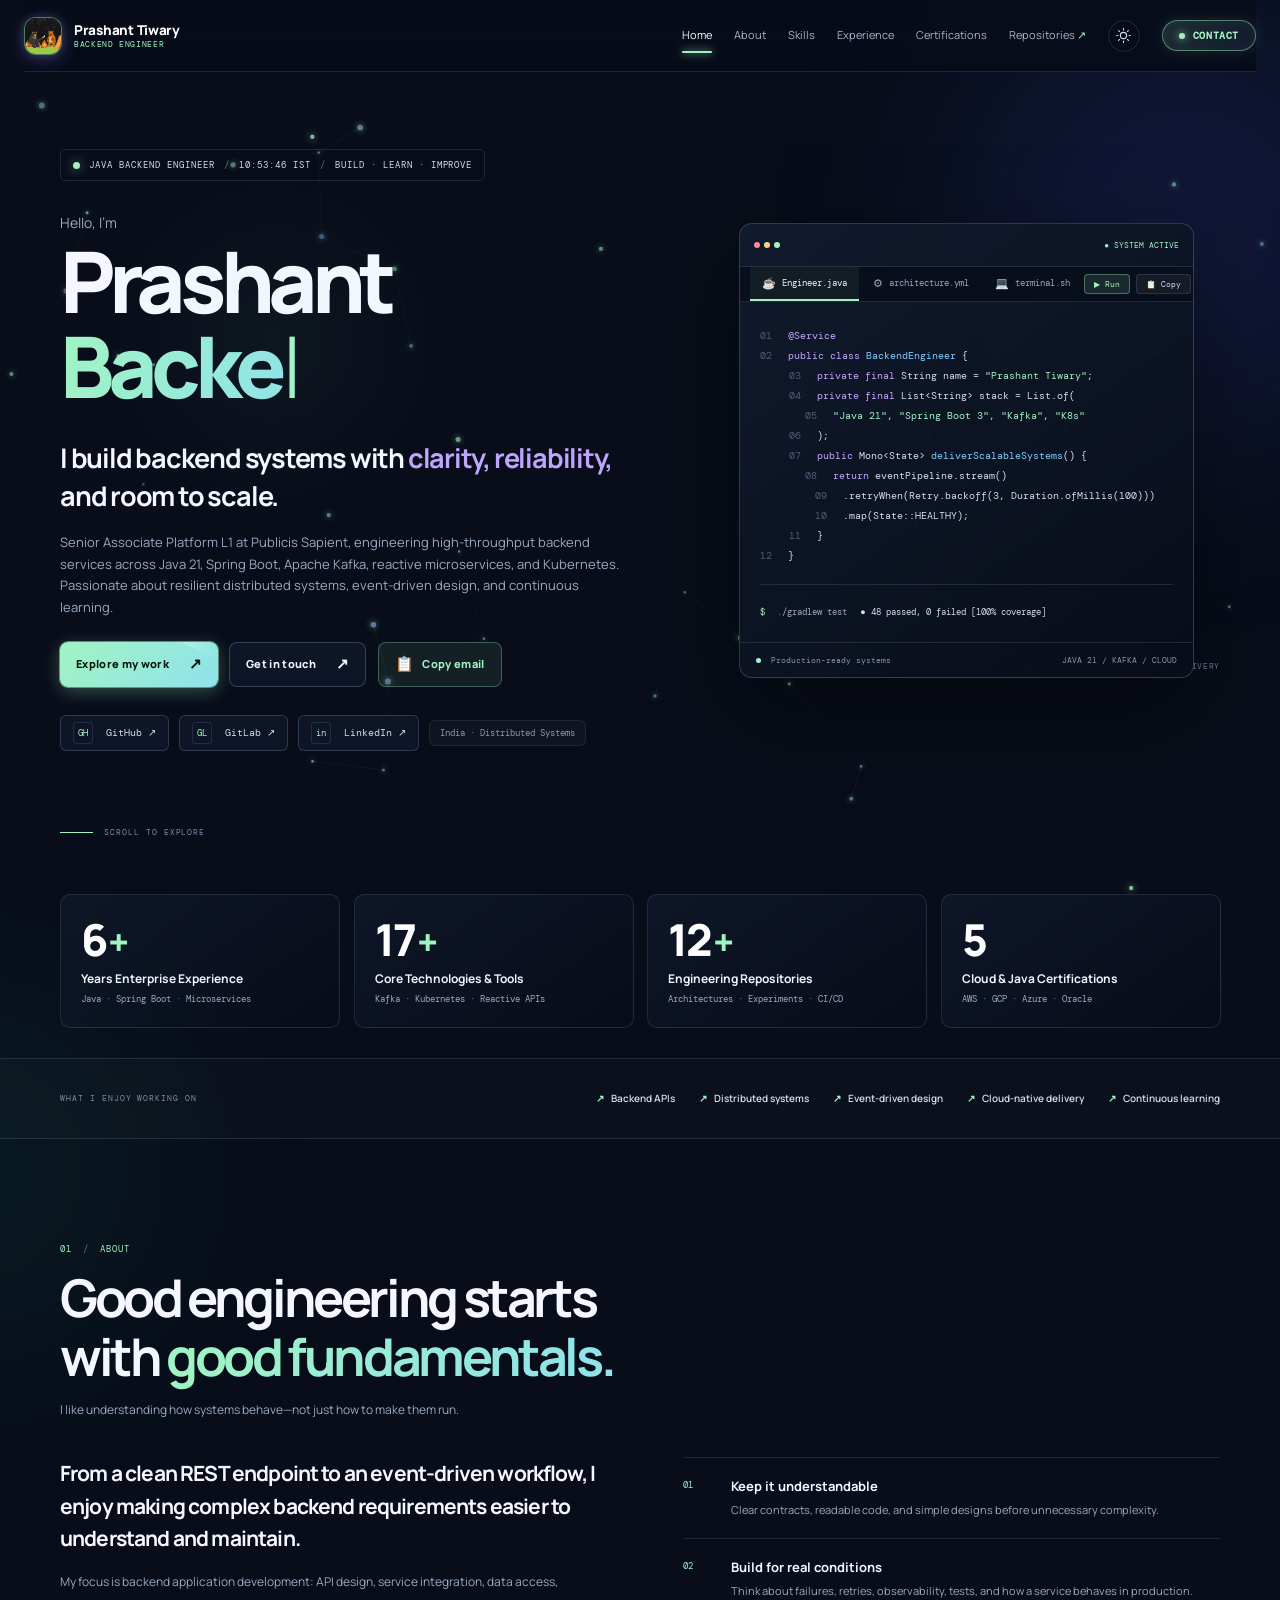
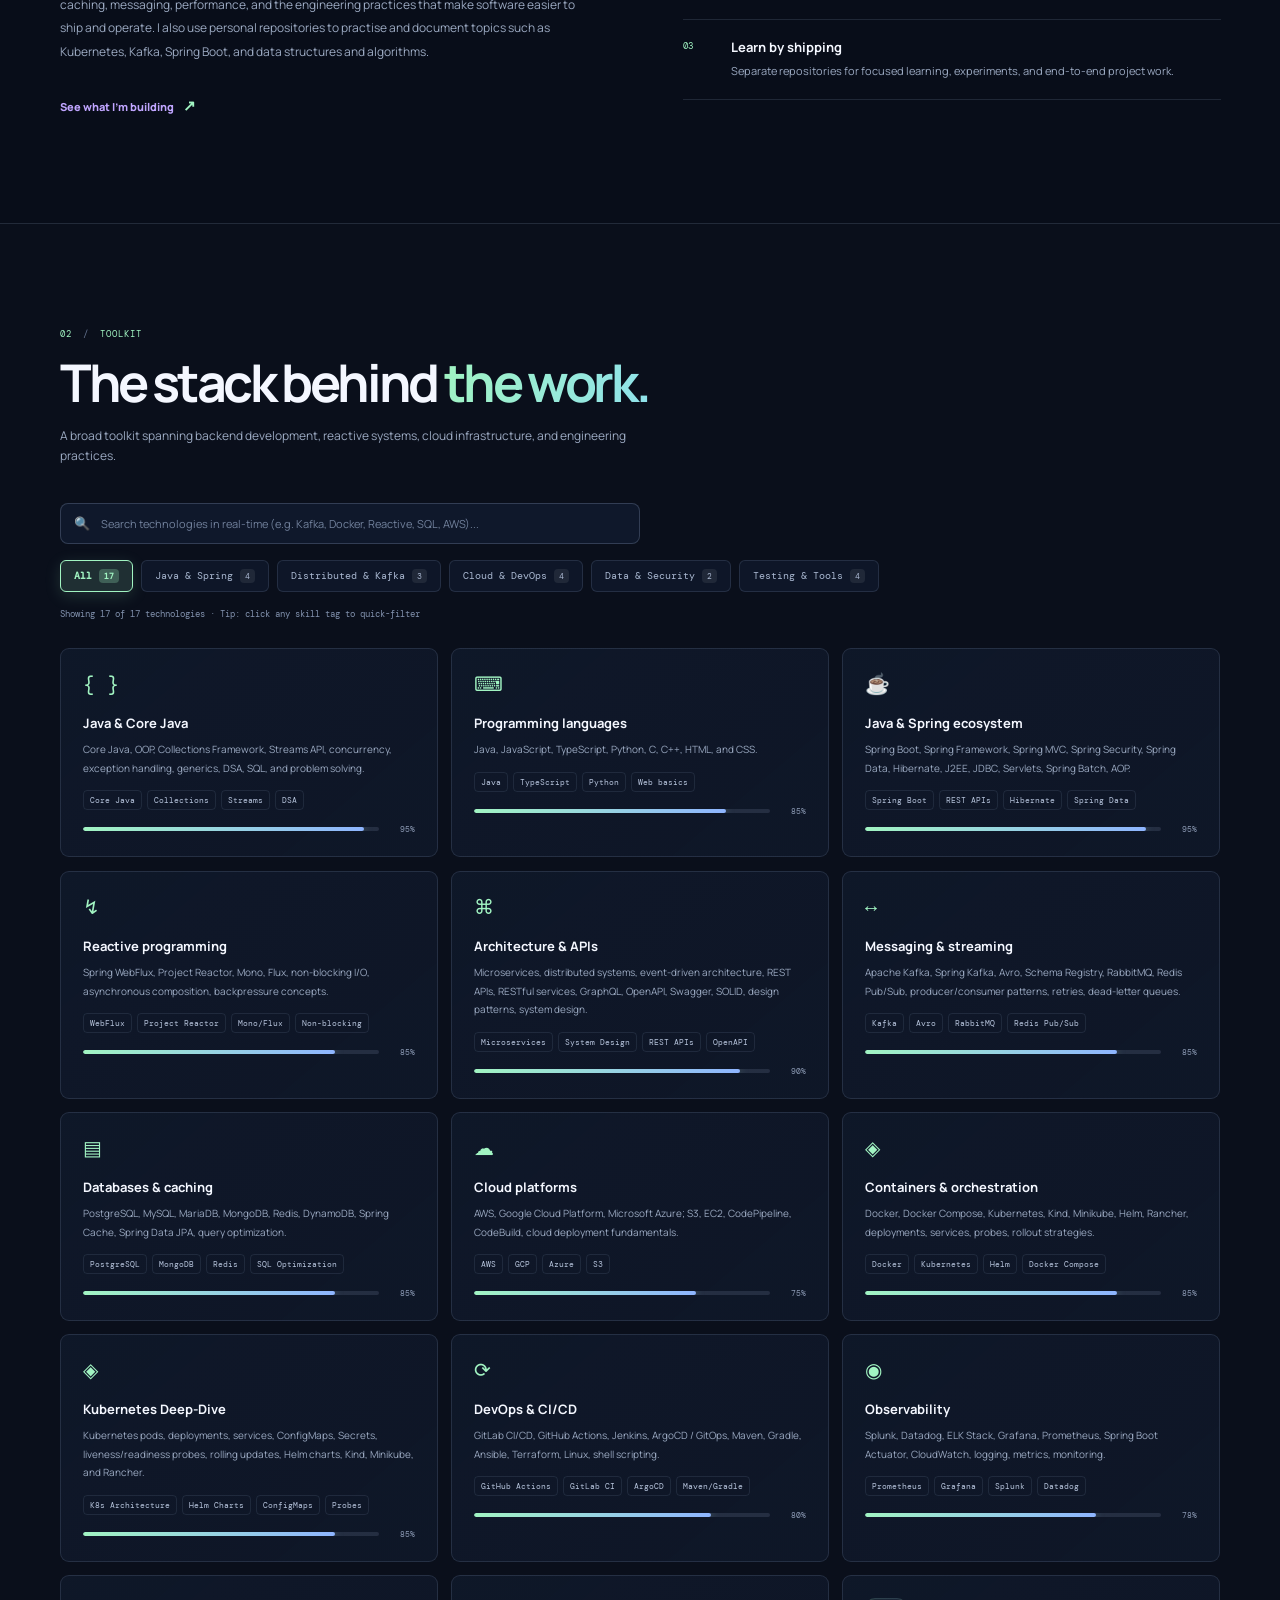
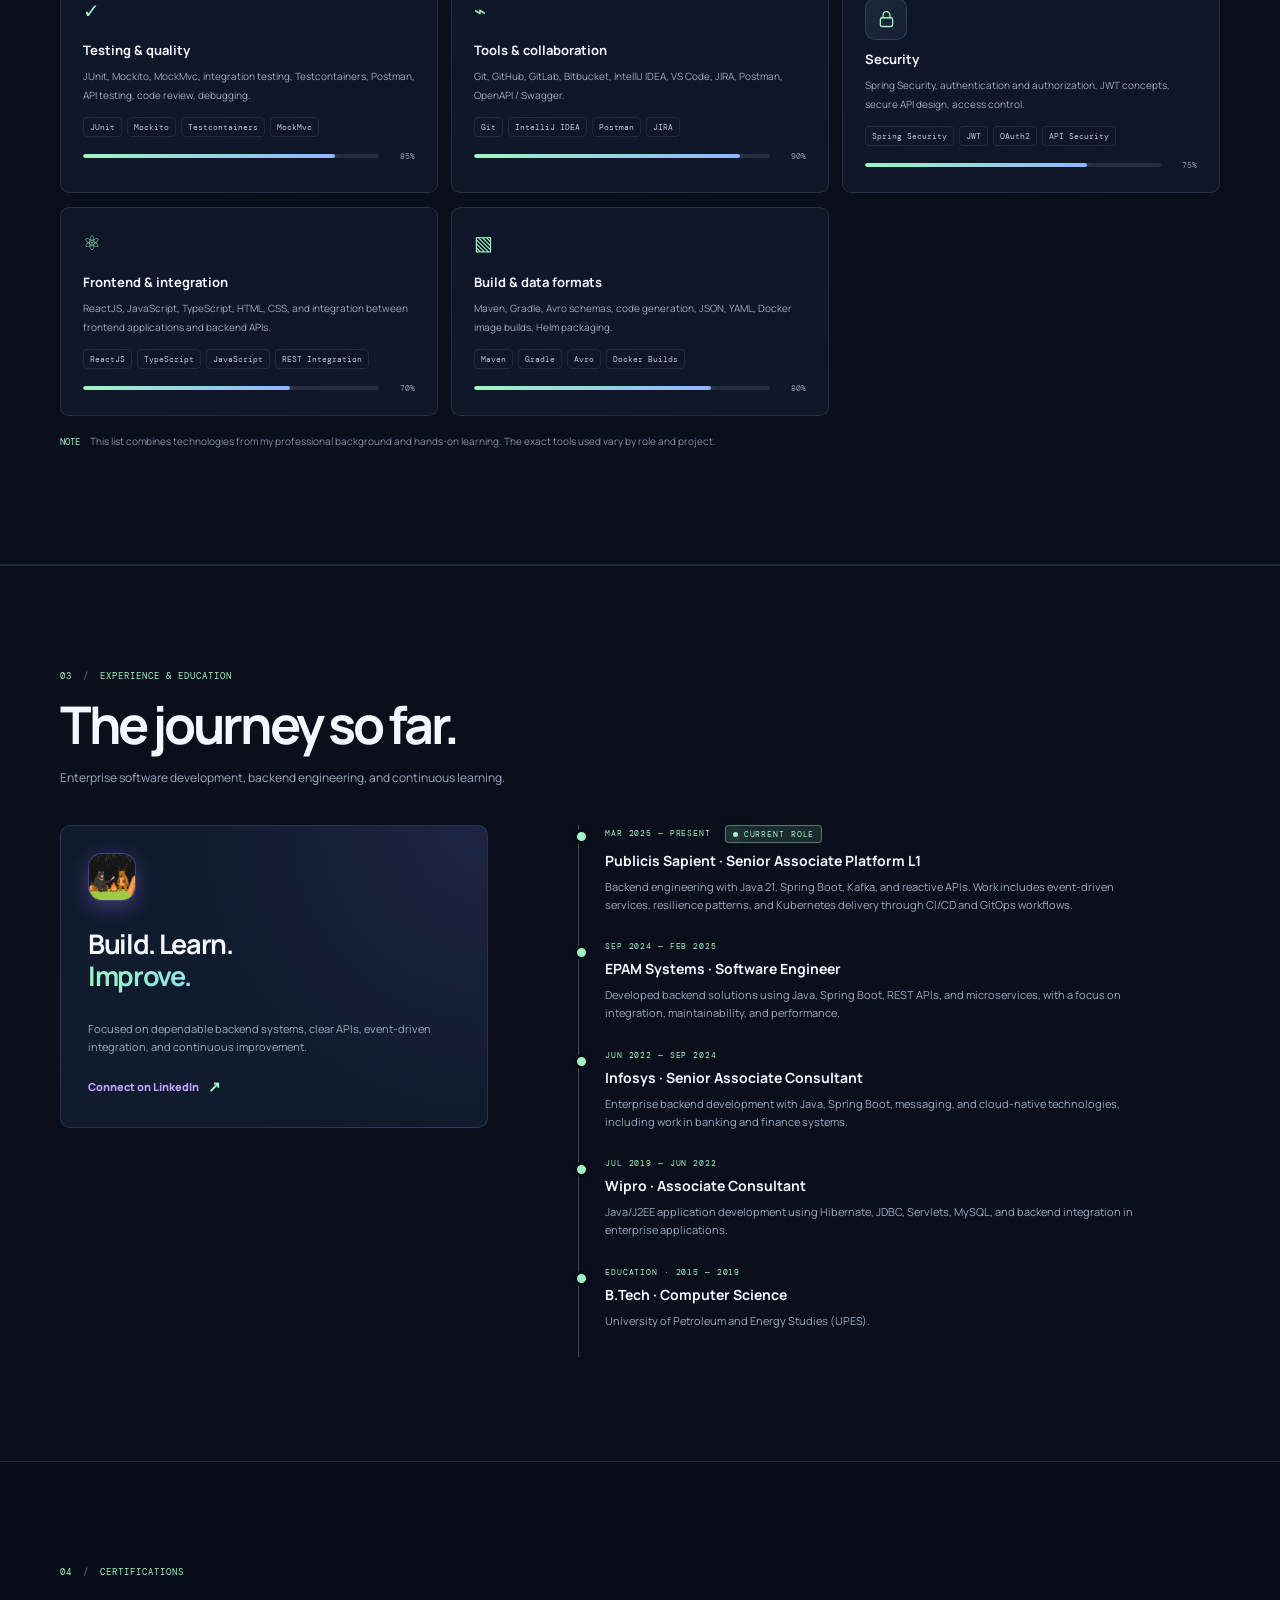
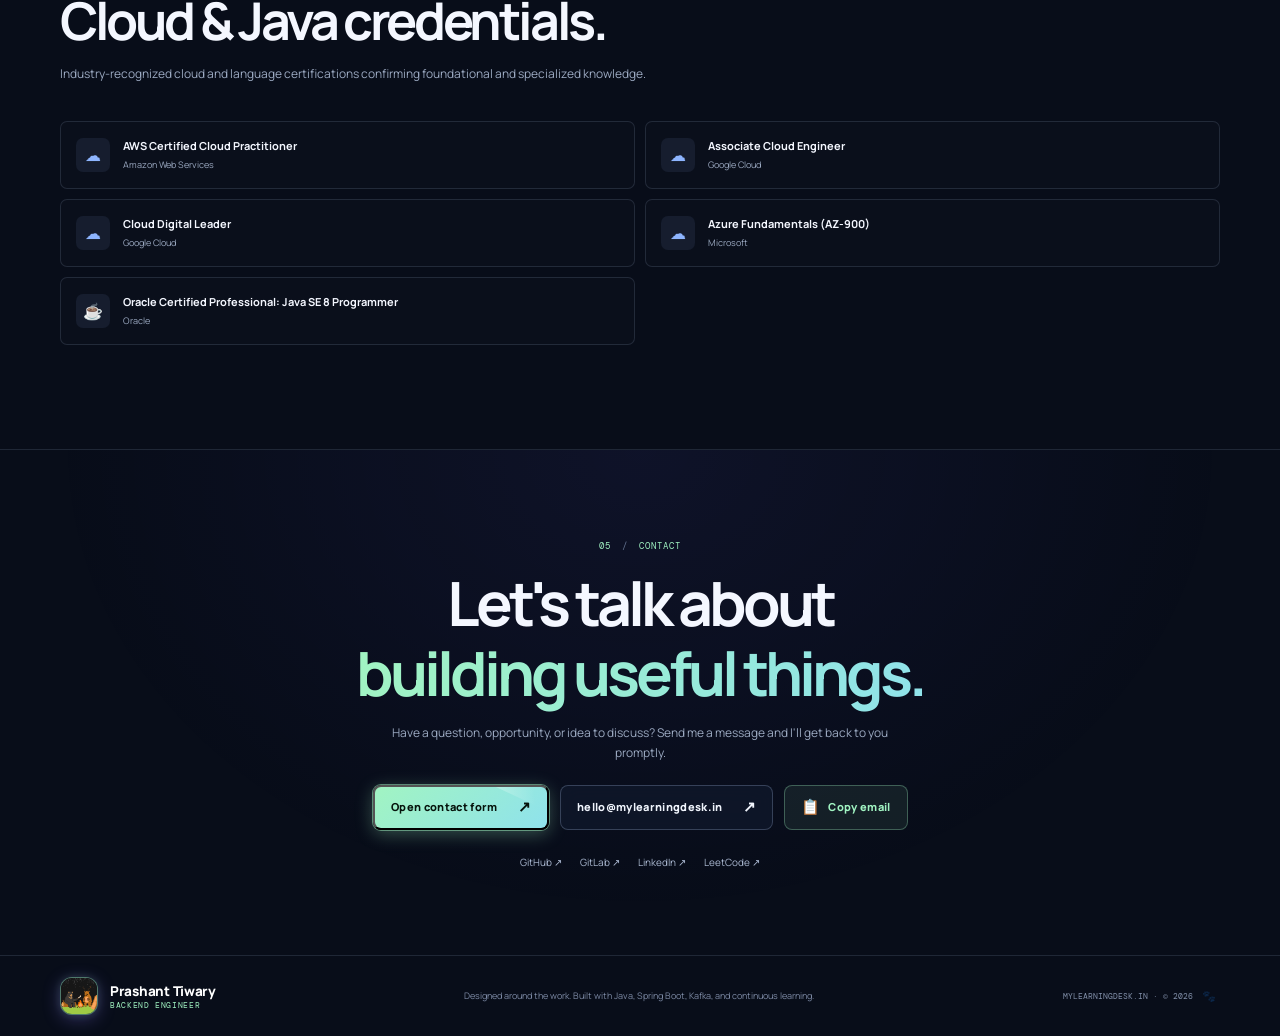
==== commit 9e76b8fb: "feat: update main.js version to 11.7 in index and projects HTML files; adjust canvas positioning for" ====
--- a/index.html
+++ b/index.html
@@ -727,6 +727,6 @@
   <!-- DYNAMIC FLOATING TOAST NOTIFICATION CONTAINER -->
   <div id="toastContainer" class="toast-container" aria-live="polite"></div>
 
-  <script src="assets/js/main.js?v=11.6"></script>
+  <script src="assets/js/main.js?v=11.7"></script>
 </body>
 </html>
--- a/assets/css/patrol-bear.css
+++ b/assets/css/patrol-bear.css
@@ -1370,9 +1370,10 @@
 .rope-canvas {
   position: fixed;
   top: 0;
-  right: 0;
+  left: 0;
   z-index: 1000;
   pointer-events: none;
+  /* JS sets width/height to full viewport – never constrain here */
 }
 @media print { .rope-canvas, .pull-rope { display: none; } }
 
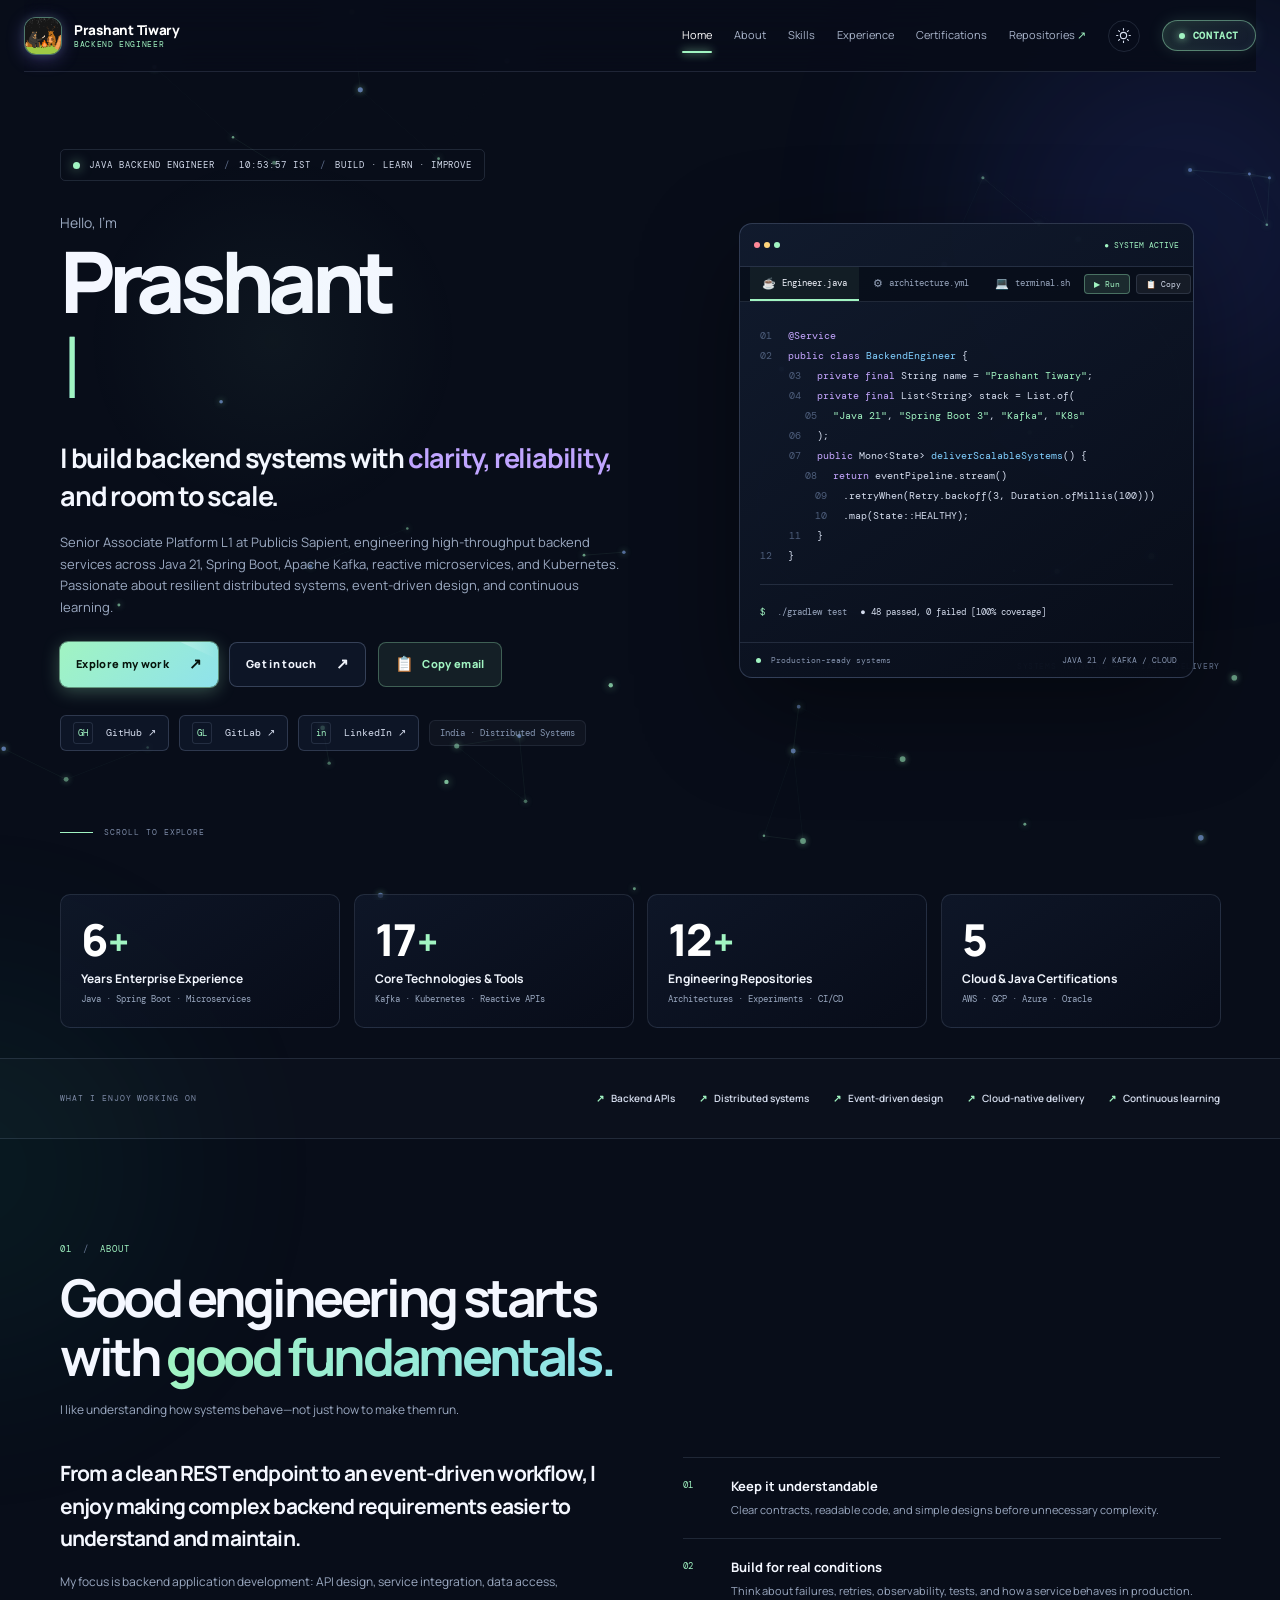
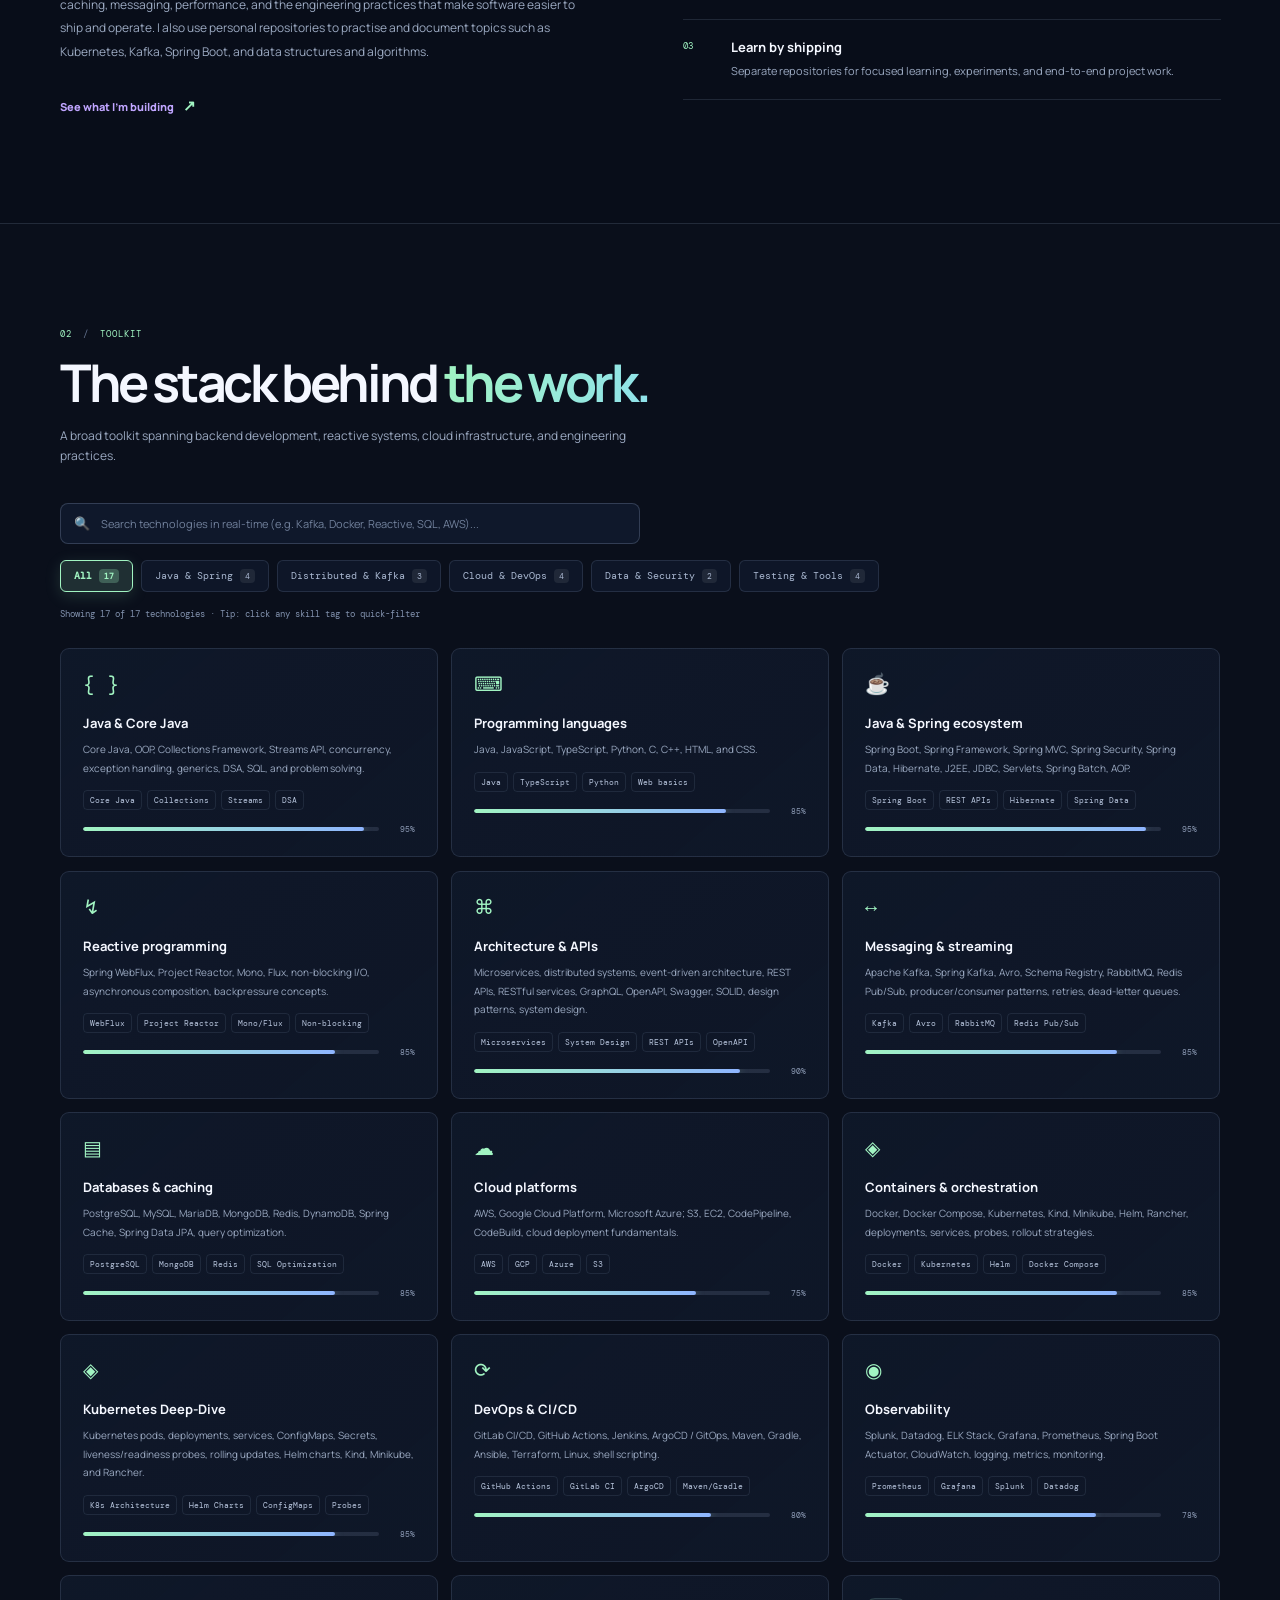
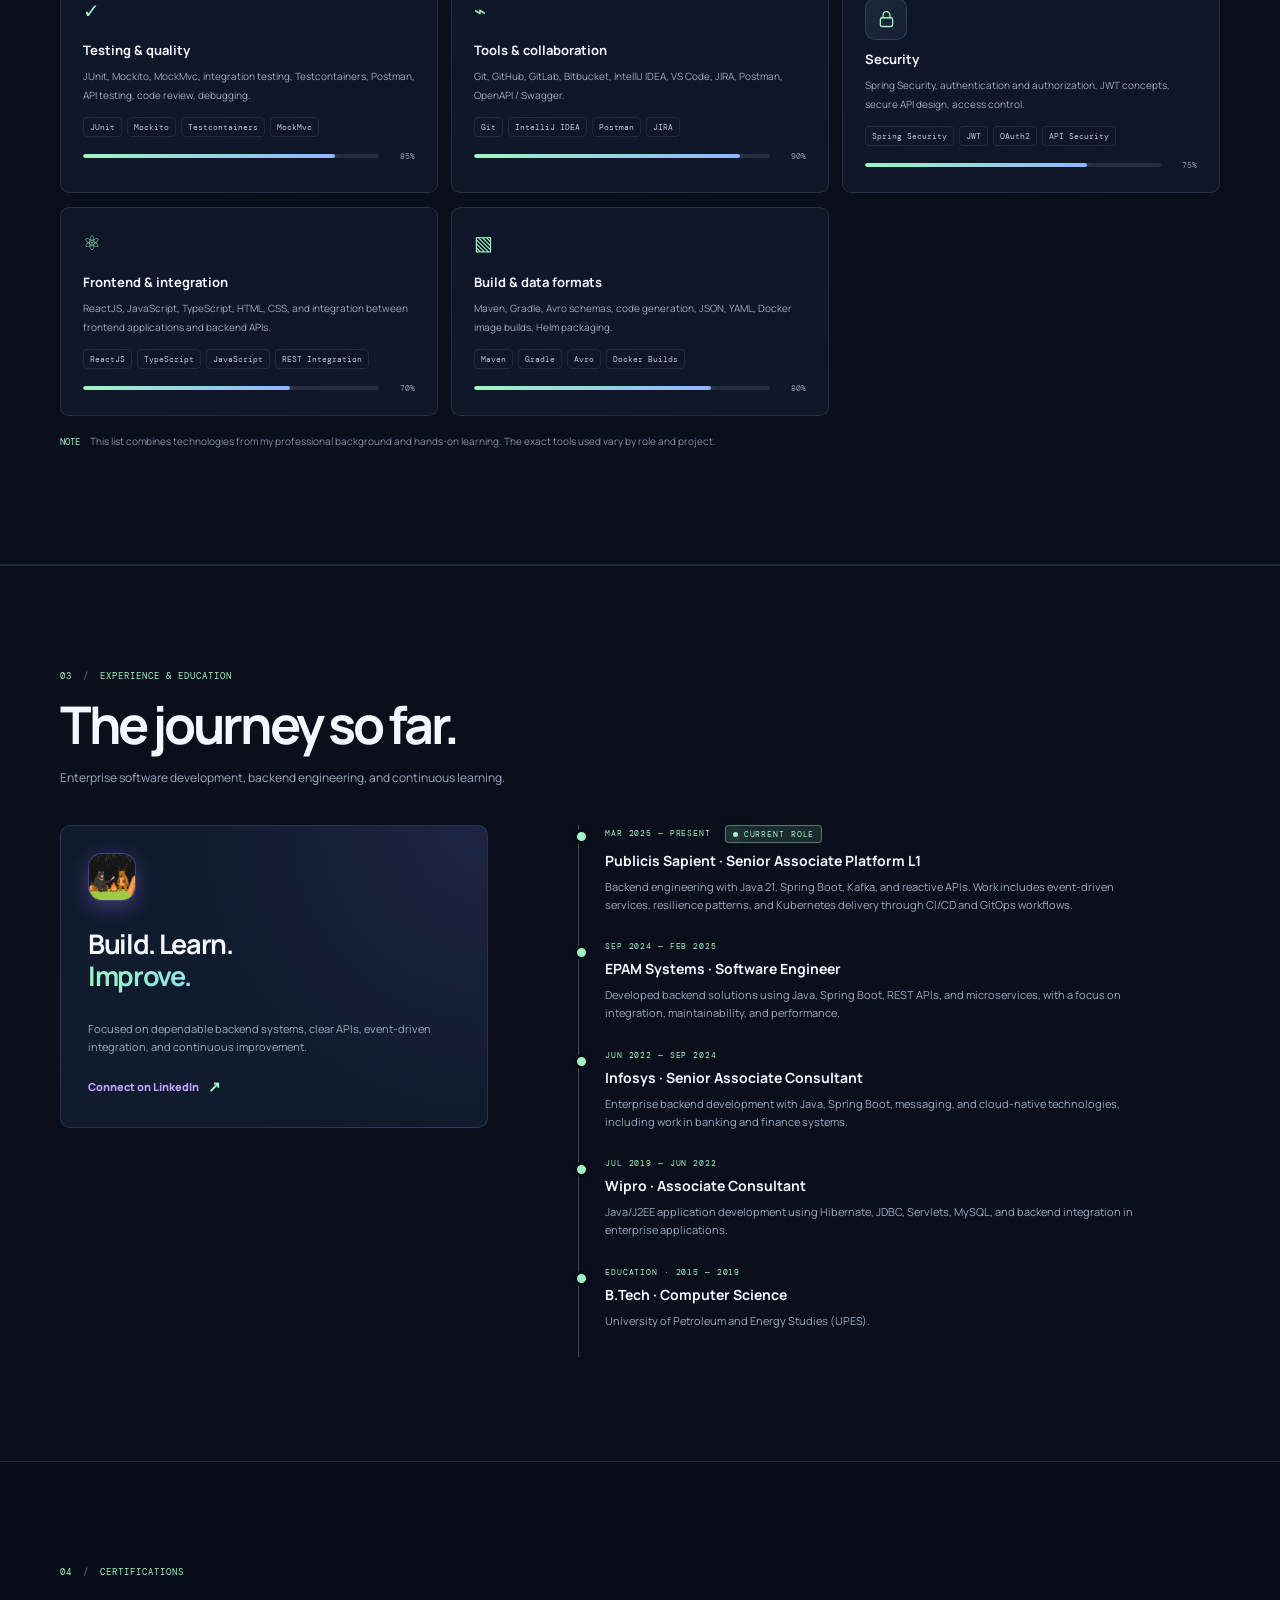
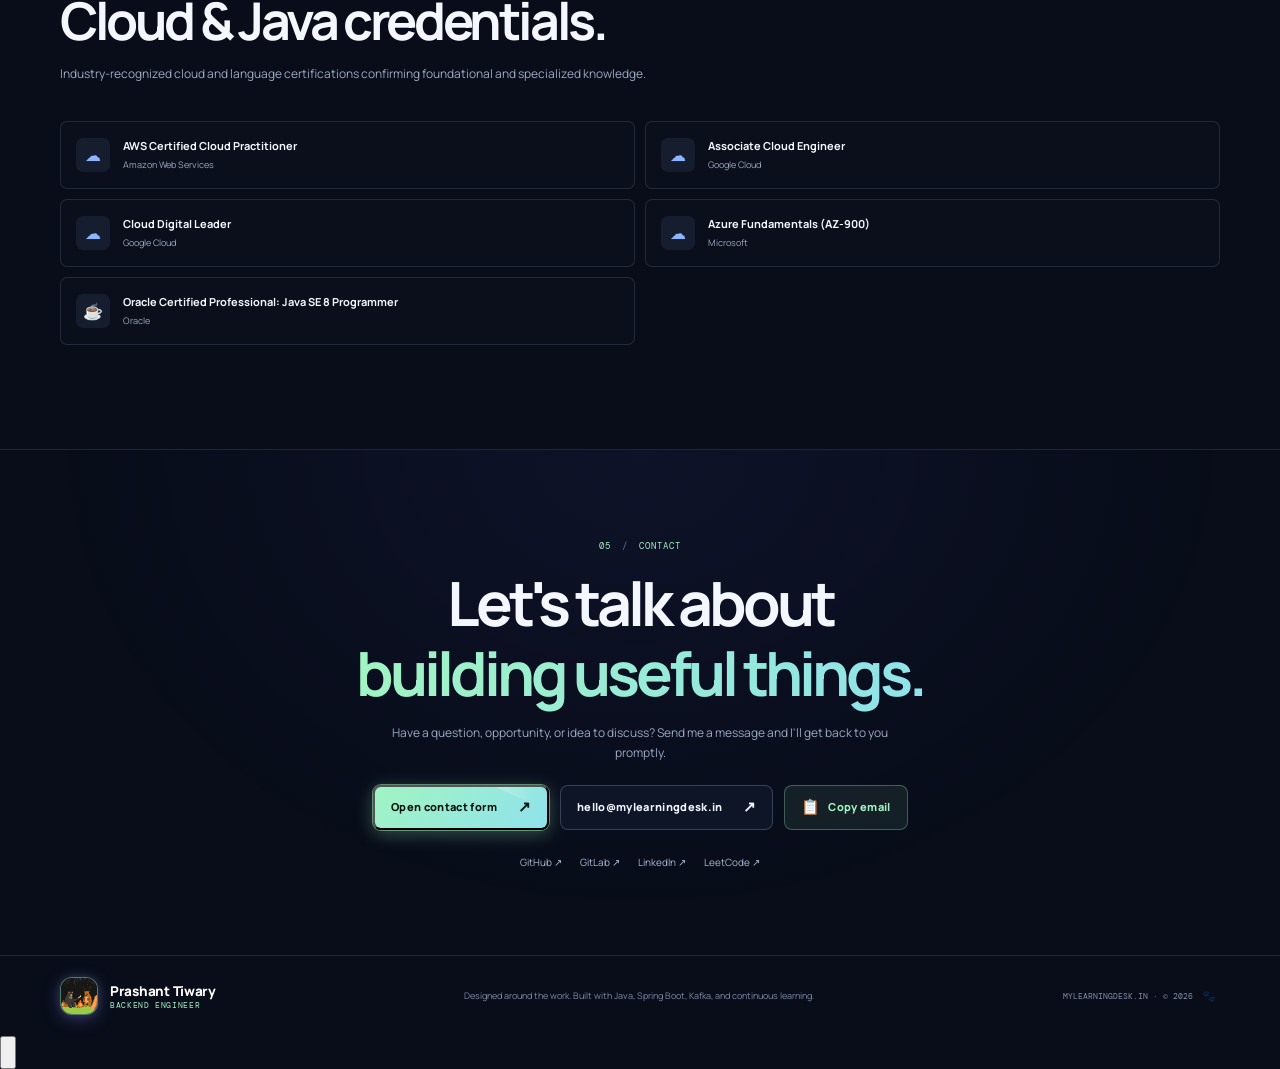
==== commit 7b715070: "feat: replace pull rope with theme bulb toggle for light/dark mode; maintain hidden rope for animati" ====
--- a/index.html
+++ b/index.html
@@ -496,11 +496,31 @@
   </button>
 
 
-  <!-- PULL ROPE: hangs from the top beside Contact, down to Nodi. Tap = sway, Nodi pulls = dark/light -->
-  <div class="pull-rope" id="pullRope" role="button" tabindex="0" aria-label="Pull cord: switch between dark and light mode (Nodi pulls it when you tap him)">
-    <span class="rope-thread"></span>
-    <span class="rope-knob"><i></i></span>
-  </div>
+  <!-- THEME BULB: fixed top-right glowing bulb — ON in light mode, OFF in dark mode -->
+  <button class="theme-bulb" id="themeBulb" type="button" aria-label="Toggle light / dark theme">
+    <svg class="bulb-svg" viewBox="0 0 48 72" fill="none" xmlns="http://www.w3.org/2000/svg" aria-hidden="true">
+      <!-- glow rings -->
+      <circle class="bulb-glow3" cx="24" cy="22" r="20" fill="currentColor" opacity="0.07"/>
+      <circle class="bulb-glow2" cx="24" cy="22" r="15" fill="currentColor" opacity="0.12"/>
+      <circle class="bulb-glow1" cx="24" cy="22" r="11" fill="currentColor" opacity="0.18"/>
+      <!-- bulb body -->
+      <path class="bulb-glass" d="M24 4C15.16 4 8 11.16 8 20c0 5.52 2.78 10.38 7 13.4V40h18v-6.6C37.22 30.38 40 25.52 40 20c0-8.84-7.16-16-16-16z"/>
+      <!-- filament -->
+      <path class="bulb-filament" d="M19 34 Q21 28 24 26 Q27 28 29 34" stroke-width="1.5" stroke-linecap="round" stroke-linejoin="round" fill="none"/>
+      <!-- base rings -->
+      <rect class="bulb-cap" x="15" y="40" width="18" height="5" rx="2"/>
+      <rect class="bulb-cap" x="16" y="45" width="16" height="4" rx="2"/>
+      <rect class="bulb-cap" x="17" y="49" width="14" height="4" rx="2.5"/>
+      <!-- screw thread lines -->
+      <line class="bulb-thread" x1="16" y1="42" x2="32" y2="42" stroke-width="0.8" stroke-linecap="round"/>
+      <line class="bulb-thread" x1="16" y1="47" x2="32" y2="47" stroke-width="0.8" stroke-linecap="round"/>
+      <!-- cord from bottom of bulb -->
+      <line class="bulb-cord" x1="24" y1="53" x2="24" y2="68" stroke-width="2.5" stroke-linecap="round"/>
+      <circle class="bulb-pull" cx="24" cy="70" r="3"/>
+    </svg>
+  </button>
+  <!-- hidden rope anchor kept for Nodi climb animation compatibility -->
+  <div class="pull-rope" id="pullRope" aria-hidden="true" tabindex="-1" style="visibility:hidden;pointer-events:none;position:fixed;top:0;right:40px;width:0;height:0;overflow:hidden;"></div>
 
   <!-- CORNER POPPING MOON BEAR MASCOT (PERSISTENT COMPANION) -->
   <aside class="corner-bear-container" id="cornerBear" aria-label="Kodi the Corner Peeking Bear">
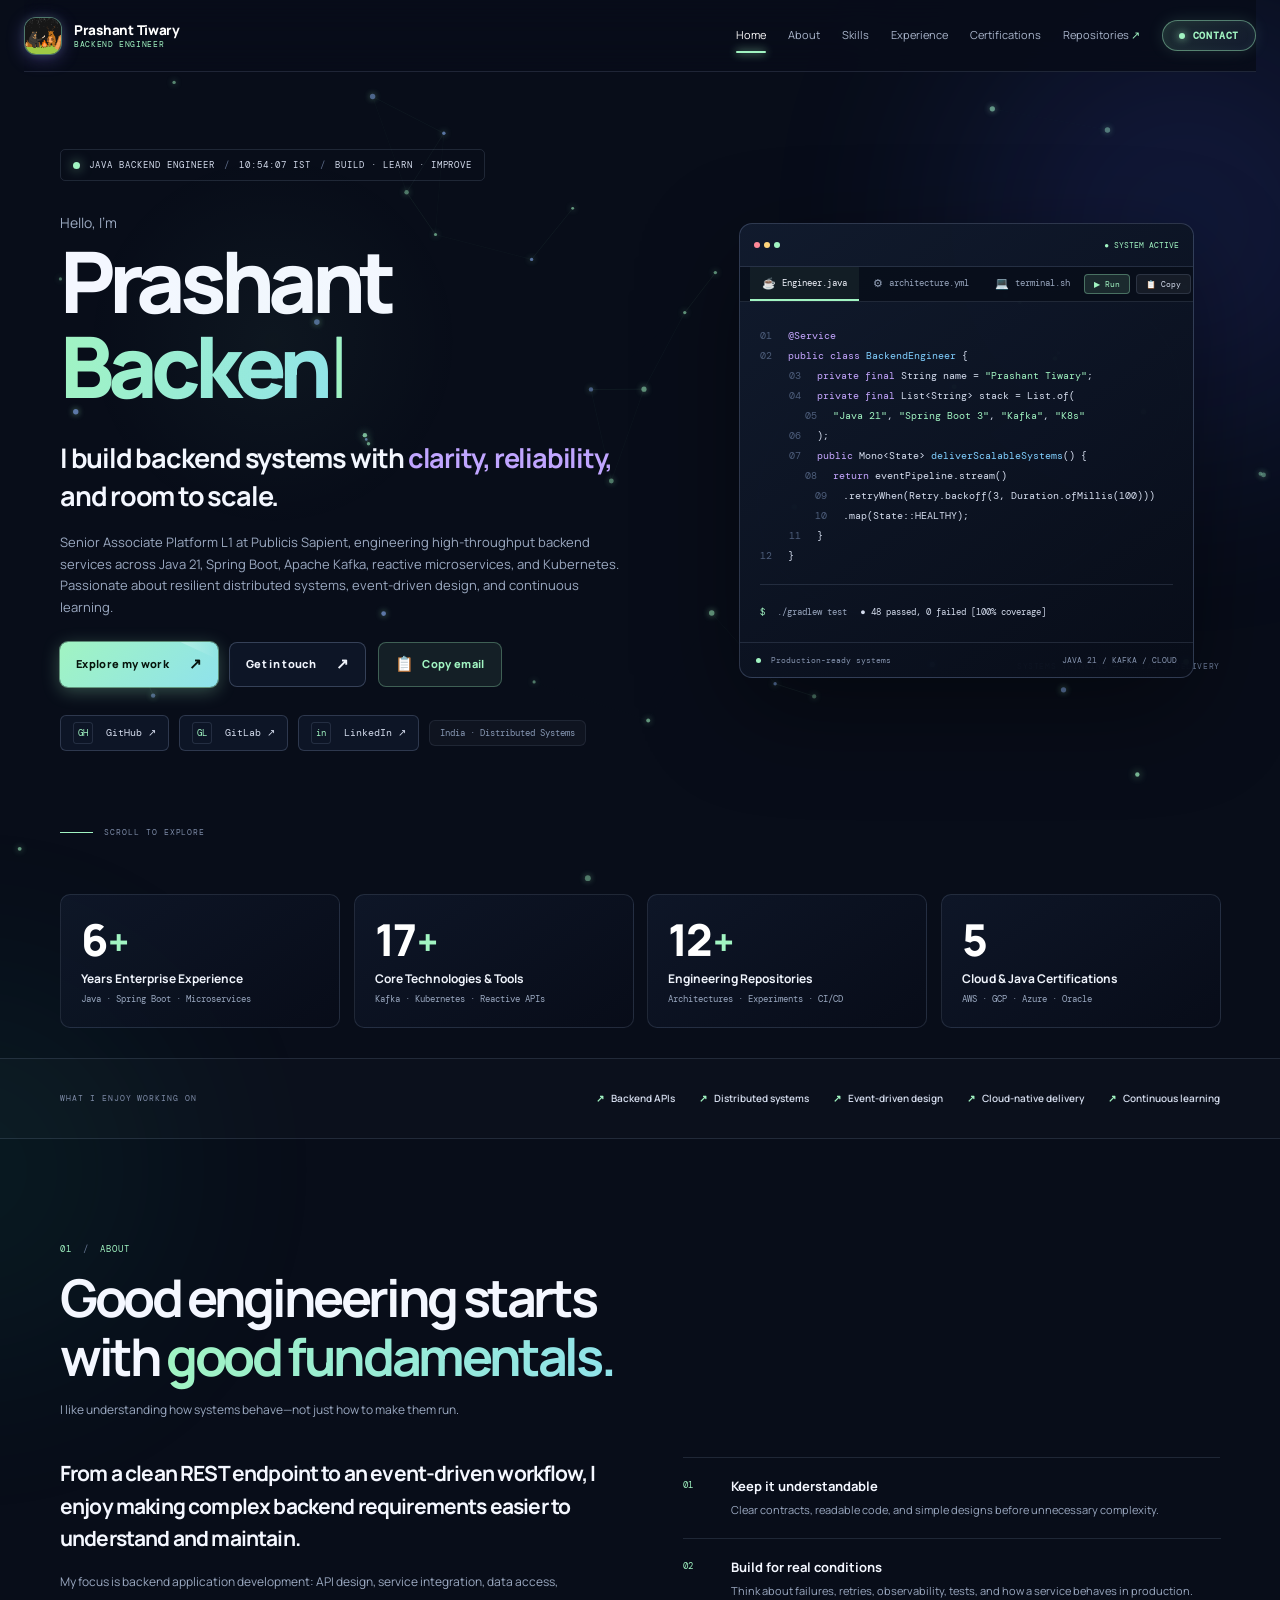
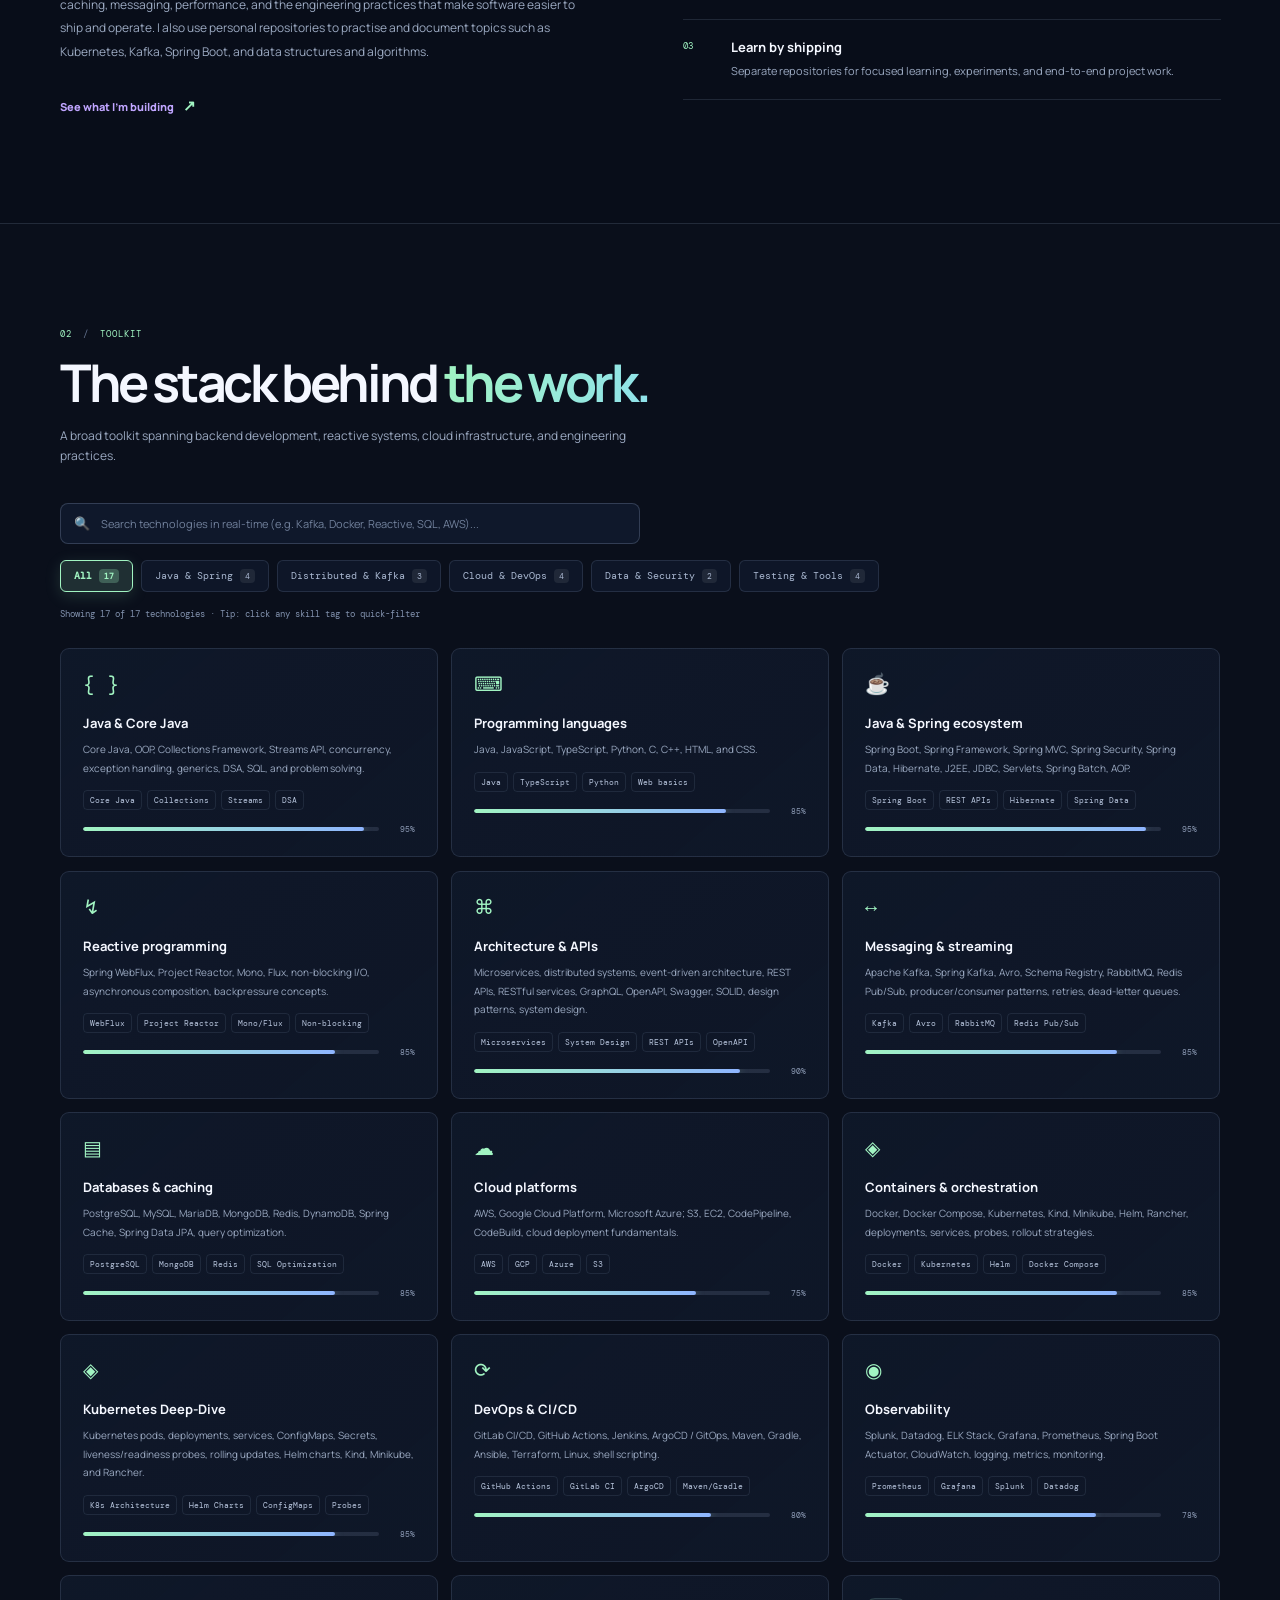
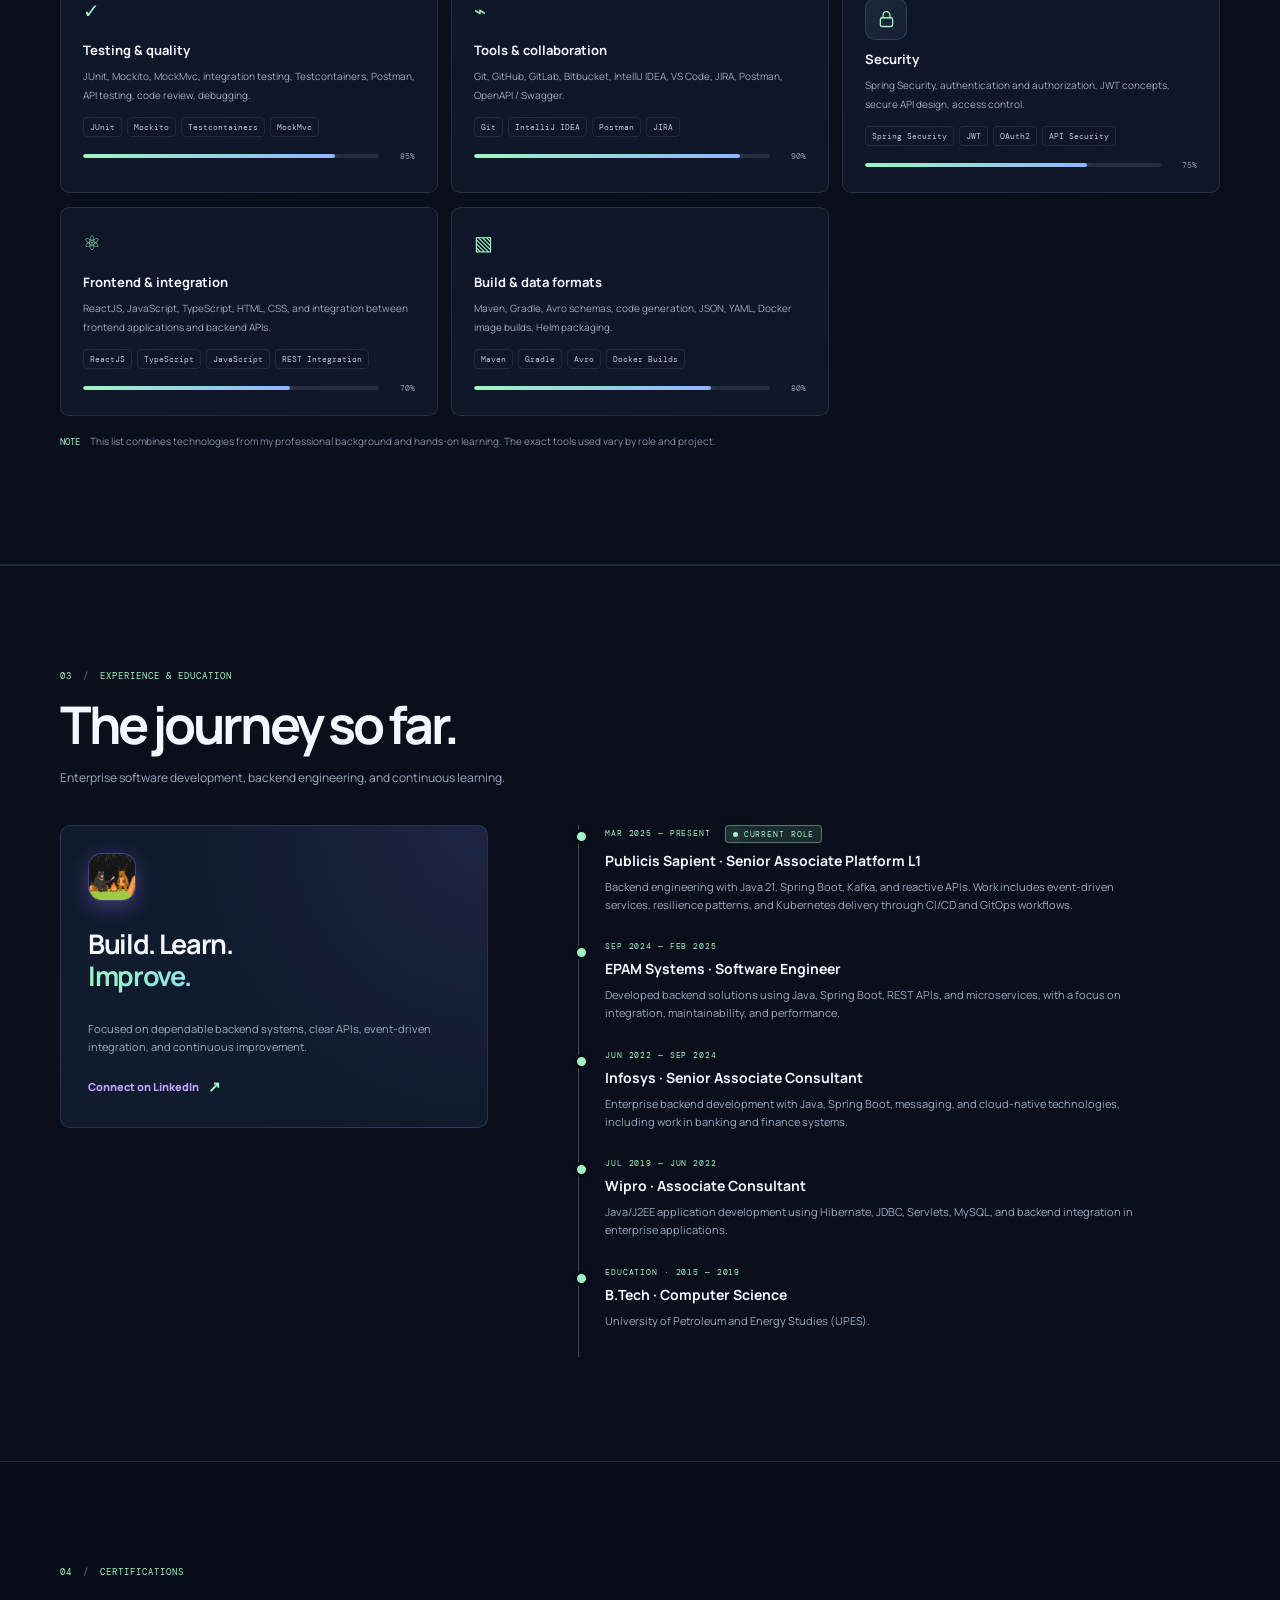
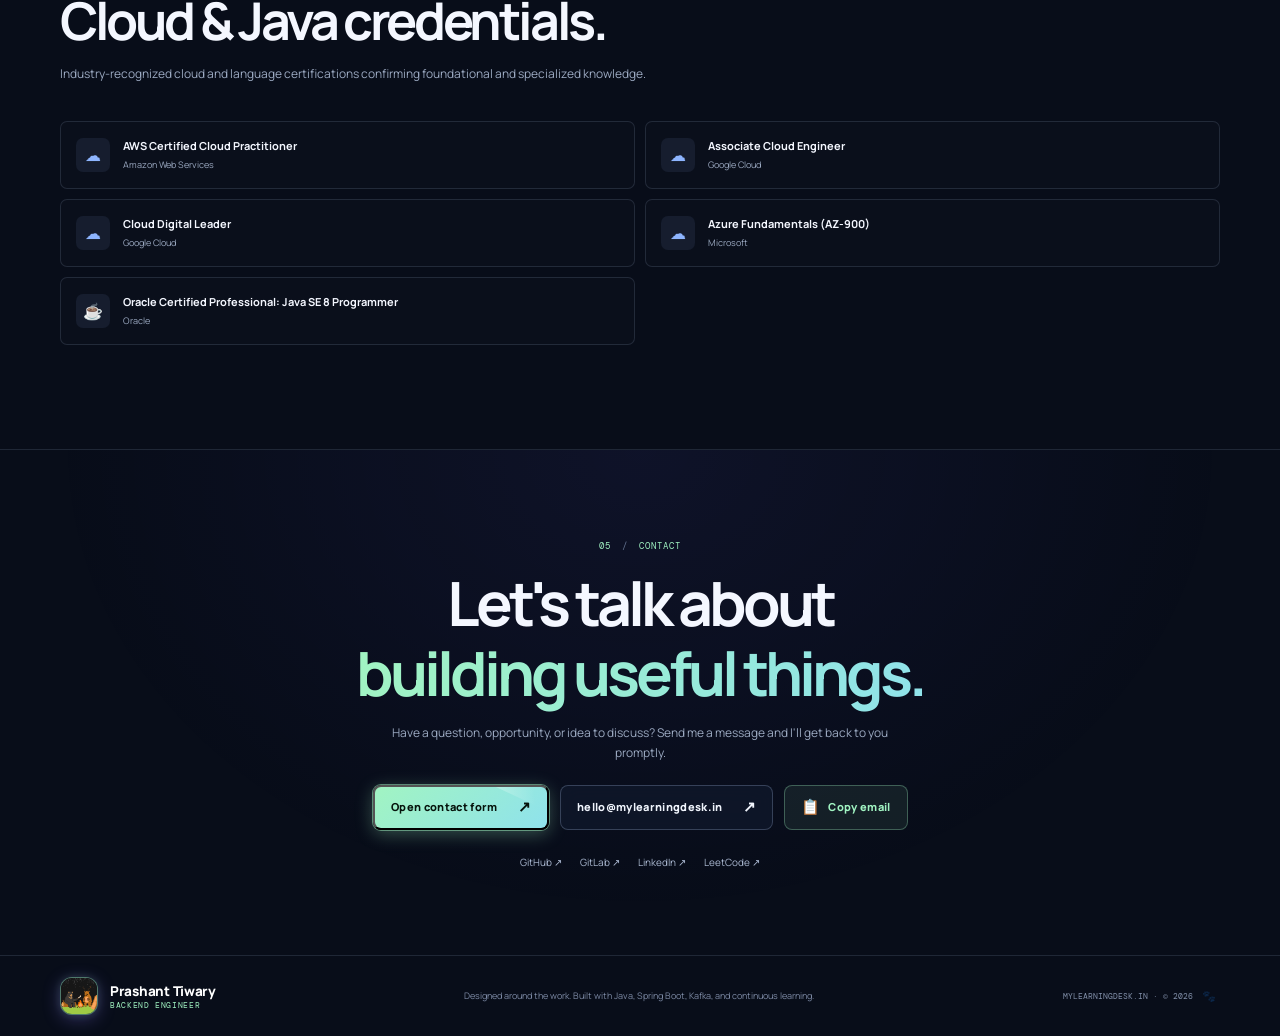
==== commit 8cdf4f2e: "Refactor theme toggle functionality: replace nav-mode button with lamp bulb, enhance pull-rope inter" ====
--- a/index.html
+++ b/index.html
@@ -31,7 +31,7 @@
     </a>
     <button class="menu-toggle" aria-label="Toggle navigation" aria-expanded="false"><span></span><span></span></button>
     <nav class="nav" aria-label="Main navigation">
-      <a class="active" href="index.html">Home</a><a href="#about">About</a><a href="#skills">Skills</a><a href="#journey">Experience</a><a href="#certifications">Certifications</a><a href="projects.html">Repositories <span class="nav-count">↗</span></a><button class="nav-mode-btn" id="navModeBtn" type="button" aria-label="Toggle dark and light mode" title="Toggle dark/light mode"><svg viewBox="0 0 24 24" fill="none" stroke="currentColor" stroke-width="1.8" stroke-linecap="round" stroke-linejoin="round" aria-hidden="true"><circle cx="12" cy="12" r="5"/><path d="M12 1v2M12 21v2M4.22 4.22l1.42 1.42M18.36 18.36l1.42 1.42M1 12h2M21 12h2M4.22 19.78l1.42-1.42M18.36 5.64l1.42-1.42"/></svg></button><button class="nav-cta contact-open" type="button"><span class="cta-pulse"></span> Contact</button>
+      <a class="active" href="index.html">Home</a><a href="#about">About</a><a href="#skills">Skills</a><a href="#journey">Experience</a><a href="#certifications">Certifications</a><a href="projects.html">Repositories <span class="nav-count">↗</span></a><button class="nav-cta contact-open" type="button"><span class="cta-pulse"></span> Contact</button>
     </nav>
   </header>
 
@@ -413,9 +413,6 @@
       <span class="ms-pill-icon" aria-hidden="true">🐾</span>
       <span class="ms-pill-text"><span class="ms-pill-word">Animations:</span> <b id="msPillStatus">Off</b></span>
     </button>
-    <button class="ms-mode-btn" id="msModeBtn" type="button" aria-label="Toggle dark and light mode" title="Toggle dark / light mode">
-      <svg viewBox="0 0 24 24" fill="none" stroke="currentColor" stroke-width="1.8" stroke-linecap="round" stroke-linejoin="round" aria-hidden="true"><circle cx="12" cy="12" r="5"/><path d="M12 1v2M12 21v2M4.22 4.22l1.42 1.42M18.36 18.36l1.42 1.42M1 12h2M21 12h2M4.22 19.78l1.42-1.42M18.36 5.64l1.42-1.42"/></svg>
-    </button>
     <button class="ms-gear" id="mascotSettingsBtn" type="button" aria-label="Mascot settings" aria-haspopup="dialog" aria-expanded="false" aria-controls="mascotSettingsPanel" title="Mascot settings">
       <svg viewBox="0 0 24 24" fill="none" stroke="currentColor" stroke-width="1.8" stroke-linecap="round" stroke-linejoin="round" aria-hidden="true"><circle cx="12" cy="12" r="3.2"/><path d="M19.4 15a1.7 1.7 0 0 0 .34 1.87l.06.06a2 2 0 1 1-2.83 2.83l-.06-.06a1.7 1.7 0 0 0-1.87-.34 1.7 1.7 0 0 0-1.03 1.55V21a2 2 0 1 1-4 0v-.09a1.7 1.7 0 0 0-1.11-1.55 1.7 1.7 0 0 0-1.87.34l-.06.06a2 2 0 1 1-2.83-2.83l.06-.06A1.7 1.7 0 0 0 4.6 15a1.7 1.7 0 0 0-1.55-1.03H3a2 2 0 1 1 0-4h.09A1.7 1.7 0 0 0 4.6 8.9a1.7 1.7 0 0 0-.34-1.87l-.06-.06a2 2 0 1 1 2.83-2.83l.06.06a1.7 1.7 0 0 0 1.87.34H9a1.7 1.7 0 0 0 1.03-1.55V3a2 2 0 1 1 4 0v.09a1.7 1.7 0 0 0 1.03 1.55 1.7 1.7 0 0 0 1.87-.34l.06-.06a2 2 0 1 1 2.83 2.83l-.06.06a1.7 1.7 0 0 0-.34 1.87V9c.26.6.85 1 1.55 1.03H21a2 2 0 1 1 0 4h-.09c-.7.03-1.29.43-1.51 1.03Z"/></svg>
     </button>
@@ -496,31 +493,26 @@
   </button>
 
 
-  <!-- THEME BULB: fixed top-right glowing bulb — ON in light mode, OFF in dark mode -->
-  <button class="theme-bulb" id="themeBulb" type="button" aria-label="Toggle light / dark theme">
-    <svg class="bulb-svg" viewBox="0 0 48 72" fill="none" xmlns="http://www.w3.org/2000/svg" aria-hidden="true">
-      <!-- glow rings -->
-      <circle class="bulb-glow3" cx="24" cy="22" r="20" fill="currentColor" opacity="0.07"/>
-      <circle class="bulb-glow2" cx="24" cy="22" r="15" fill="currentColor" opacity="0.12"/>
-      <circle class="bulb-glow1" cx="24" cy="22" r="11" fill="currentColor" opacity="0.18"/>
-      <!-- bulb body -->
-      <path class="bulb-glass" d="M24 4C15.16 4 8 11.16 8 20c0 5.52 2.78 10.38 7 13.4V40h18v-6.6C37.22 30.38 40 25.52 40 20c0-8.84-7.16-16-16-16z"/>
-      <!-- filament -->
-      <path class="bulb-filament" d="M19 34 Q21 28 24 26 Q27 28 29 34" stroke-width="1.5" stroke-linecap="round" stroke-linejoin="round" fill="none"/>
-      <!-- base rings -->
-      <rect class="bulb-cap" x="15" y="40" width="18" height="5" rx="2"/>
-      <rect class="bulb-cap" x="16" y="45" width="16" height="4" rx="2"/>
-      <rect class="bulb-cap" x="17" y="49" width="14" height="4" rx="2.5"/>
-      <!-- screw thread lines -->
-      <line class="bulb-thread" x1="16" y1="42" x2="32" y2="42" stroke-width="0.8" stroke-linecap="round"/>
-      <line class="bulb-thread" x1="16" y1="47" x2="32" y2="47" stroke-width="0.8" stroke-linecap="round"/>
-      <!-- cord from bottom of bulb -->
-      <line class="bulb-cord" x1="24" y1="53" x2="24" y2="68" stroke-width="2.5" stroke-linecap="round"/>
-      <circle class="bulb-pull" cx="24" cy="70" r="3"/>
+  <!-- THEME LAMP: hanging bulb at ceiling, pull-rope hangs straight down from socket -->
+  <div class="theme-bulb" id="themeBulb" role="button" tabindex="0" aria-label="Lamp: toggle light and dark theme">
+    <svg class="bulb-svg" viewBox="0 0 48 56" fill="none" xmlns="http://www.w3.org/2000/svg" aria-hidden="true">
+      <circle class="bulb-glow3" cx="24" cy="22" r="22" fill="currentColor" opacity="0.08"/>
+      <circle class="bulb-glow2" cx="24" cy="22" r="16" fill="currentColor" opacity="0.14"/>
+      <circle class="bulb-glow1" cx="24" cy="22" r="11" fill="currentColor" opacity="0.22"/>
+      <rect class="bulb-mount" x="18" y="0" width="12" height="4" rx="1.5" fill="#525d73"/>
+      <line x1="24" y1="4" x2="24" y2="8" stroke="#525d73" stroke-width="2.5"/>
+      <path class="bulb-glass" d="M24 8C15.16 8 8 15.16 8 24c0 5.52 2.78 10.38 7 13.4V42h18v-4.6C37.22 34.38 40 29.52 40 24c0-8.84-7.16-16-16-16z"/>
+      <path class="bulb-filament" d="M19 36 Q21 28 24 26 Q27 28 29 36" stroke-width="1.6" stroke-linecap="round" stroke-linejoin="round" fill="none"/>
+      <rect class="bulb-cap" x="15" y="42" width="18" height="4" rx="1.5"/>
+      <rect class="bulb-cap" x="16" y="46" width="16" height="4" rx="1.5"/>
+      <rect class="bulb-cap" x="18" y="50" width="12" height="3" rx="1"/>
+      <line class="bulb-thread" x1="16" y1="44" x2="32" y2="44" stroke-width="0.8" stroke-linecap="round"/>
+      <line class="bulb-thread" x1="17" y1="48" x2="31" y2="48" stroke-width="0.8" stroke-linecap="round"/>
     </svg>
-  </button>
-  <!-- hidden rope anchor kept for Nodi climb animation compatibility -->
-  <div class="pull-rope" id="pullRope" aria-hidden="true" tabindex="-1" style="visibility:hidden;pointer-events:none;position:fixed;top:0;right:40px;width:0;height:0;overflow:hidden;"></div>
+  </div>
+
+  <!-- PULL ROPE: lamp cord hanging from the bulb socket — click or drag to pull down -->
+  <div class="pull-rope" id="pullRope" role="button" tabindex="0" aria-label="Pull lamp cord to switch theme"></div>
 
   <!-- CORNER POPPING MOON BEAR MASCOT (PERSISTENT COMPANION) -->
   <aside class="corner-bear-container" id="cornerBear" aria-label="Kodi the Corner Peeking Bear">
@@ -747,6 +739,6 @@
   <!-- DYNAMIC FLOATING TOAST NOTIFICATION CONTAINER -->
   <div id="toastContainer" class="toast-container" aria-live="polite"></div>
 
-  <script src="assets/js/main.js?v=11.7"></script>
+  <script src="assets/js/main.js?v=12.0"></script>
 </body>
 </html>
--- a/assets/css/styles.css
+++ b/assets/css/styles.css
@@ -120,24 +120,7 @@
 }
 
 .nav-mode-btn {
-  display: grid;
-  place-items: center;
-  width: 32px;
-  height: 32px;
-  padding: 0;
-  border-radius: 50%;
-  border: 1px solid var(--line);
-  background: transparent;
-  color: var(--t2);
-  cursor: pointer;
-  transition: all 0.2s ease;
-}
-.nav-mode-btn svg { width: 15px; height: 15px; }
-.nav-mode-btn:hover, .nav-mode-btn:focus-visible {
-  color: var(--green);
-  border-color: rgba(var(--green-rgb), 0.5);
-  transform: rotate(15deg);
-  outline: none;
+  display: none !important;
 }
 
 /* ==========================================================================
--- a/assets/css/patrol-bear.css
+++ b/assets/css/patrol-bear.css
@@ -804,13 +804,37 @@
 /* ==========================================================================
    MASCOT SETTINGS — visibility switches
    ========================================================================== */
+/* ---- All animations FULLY OFF when mascots disabled ---- */
 body.mascots-off .sparkle-particle,
-body.mascots-off .dust-puff { display: none !important; }
-
-/* Hiding is a graceful exit: fade and slide away, then switch visibility off once it has finished */
+body.mascots-off .dust-puff,
+body.mascots-off .patrol-scene,
+body.mascots-off #byteDogWrapper,
+body.mascots-off .corner-bear-container,
+body.mascots-off .deer-corner-peek,
+body.mascots-off .pull-rope,
+body.mascots-off .rope-canvas,
+body.mascots-off .nodi-climber,
+body.mascots-off .patrol-sprite.hop,
+body.mascots-off .patrol-sprite.is-jumping,
+body.mascots-off .mascot-controls,
+/* same for pre-JS class on <html> (zero flash on load) */
+html.mascots-off-init .patrol-scene,
+html.mascots-off-init .corner-bear-container,
+html.mascots-off-init .deer-corner-peek,
+html.mascots-off-init #byteDogWrapper,
+html.mascots-off-init .pull-rope,
+html.mascots-off-init .rope-canvas,
+html.mascots-off-init .mascot-controls {
+  display: none !important;
+  visibility: hidden !important;
+  opacity: 0 !important;
+  pointer-events: none !important;
+  animation: none !important;
+}
+
+/* When animations ON: gentle fade-in for patrol & corner bear */
 .patrol-scene { transition: opacity 0.5s ease; }
 .patrol-sprite { transition: opacity 0.45s ease; }
-body.mascots-off .patrol-scene,
 body.no-run .patrol-scene,
 body.no-kodi #patrolKodi,
 body.no-nodi #patrolDeer {
@@ -825,7 +849,6 @@
   animation: corner-bear-enter 1s cubic-bezier(0.22, 1, 0.36, 1) 0.5s backwards;
 }
 body.chase-active .corner-bear-container { transform: translateY(46px); }
-body.mascots-off .corner-bear-container,
 body.no-kodi .corner-bear-container {
   opacity: 0;
   transform: translateY(80px);
@@ -840,29 +863,10 @@
   100% { opacity: 1; transform: translateY(0) rotate(0deg); }
 }
 
-body.mascots-off .deer-corner-peek,
 body.no-nodi .deer-corner-peek {
   visibility: hidden;
   pointer-events: none;
   transition: opacity 0.3s ease, visibility 0s linear 0.7s;
-}
-
-/* ROPE & CORD: completely hidden & disabled when mascots/animations are off */
-body.mascots-off .pull-rope,
-body.mascots-off .rope-canvas,
-html.mascots-off-init .pull-rope,
-html.mascots-off-init .rope-canvas,
-html.mascots-off-init .patrol-scene,
-html.mascots-off-init .corner-bear-container,
-html.mascots-off-init .deer-corner-peek,
-body.mascots-off #byteDogWrapper,
-html.mascots-off-init #byteDogWrapper,
-body.mascots-off .mascot-controls,
-html.mascots-off-init .mascot-controls {
-  opacity: 0 !important;
-  visibility: hidden !important;
-  pointer-events: none !important;
-  display: none !important;
 }
 
 /* JUMP ANIMATIONS: disabled when mascots/animations are off */
@@ -920,6 +924,79 @@
   transform: scale(1.3);
   box-shadow: 0 0 6px var(--green);
 }
+
+/* ==========================================================================
+   THEME LAMP & BULB — ceiling fixture at the top of the pull cord
+   ========================================================================== */
+.theme-bulb {
+  position: fixed;
+  top: 0;
+  right: calc(var(--rope-right, 37px) - 2px);
+  width: 48px;
+  height: 56px;
+  padding: 0;
+  background: transparent;
+  border: none;
+  cursor: pointer;
+  z-index: 1002;
+  -webkit-tap-highlight-color: transparent;
+  outline: none;
+  transform-origin: 50% 0;
+  transition: transform 0.2s cubic-bezier(0.34, 1.56, 0.64, 1);
+}
+.theme-bulb:hover  { transform: scale(1.08); }
+.theme-bulb:active { transform: scale(0.95); }
+.theme-bulb:focus-visible { outline: 2px solid rgba(var(--green-rgb), 0.7); border-radius: 6px; }
+
+/* SVG parts — dark mode defaults (bulb OFF) */
+.bulb-svg { width: 100%; height: 100%; overflow: visible; display: block; }
+.bulb-glass   { fill: rgba(255, 255, 255, 0.05); stroke: rgba(180, 195, 220, 0.4); stroke-width: 1.4; transition: fill 0.35s, stroke 0.35s, filter 0.35s; }
+.bulb-filament{ stroke: rgba(180, 195, 220, 0.3); transition: stroke 0.35s; }
+.bulb-cap     { fill: #3a4454; transition: fill 0.35s; }
+.bulb-thread  { stroke: rgba(255, 255, 255, 0.2); }
+.bulb-mount   { fill: #525d73; }
+.bulb-glow1, .bulb-glow2, .bulb-glow3 { opacity: 0; transition: opacity 0.35s; }
+
+/* Light mode — bulb ON: warm glowing yellow lamp */
+html[data-mode="light"] .theme-bulb .bulb-glass {
+  fill: #ffe97a;
+  stroke: #f5c842;
+  filter: drop-shadow(0 0 10px #ffe066) drop-shadow(0 0 24px rgba(255, 215, 0, 0.7));
+}
+html[data-mode="light"] .theme-bulb .bulb-filament { stroke: #c8860a; }
+html[data-mode="light"] .theme-bulb .bulb-cap      { fill: #8a7040; }
+html[data-mode="light"] .theme-bulb .bulb-glow1    { opacity: 0.25; fill: #ffe97a; }
+html[data-mode="light"] .theme-bulb .bulb-glow2    { opacity: 0.15; fill: #ffe97a; }
+html[data-mode="light"] .theme-bulb .bulb-glow3    { opacity: 0.08; fill: #ffe97a; }
+
+/* Pulse aura when bulb is ON */
+@keyframes bulb-pulse {
+  0%, 100% { filter: drop-shadow(0 0 8px #ffe066) drop-shadow(0 0 20px rgba(255, 215, 0, 0.55)); }
+  50%       { filter: drop-shadow(0 0 14px #ffe97a) drop-shadow(0 0 34px rgba(255, 215, 0, 0.85)); }
+}
+html[data-mode="light"] .theme-bulb .bulb-glass { animation: bulb-pulse 2.8s ease-in-out infinite; }
+@media (prefers-reduced-motion: reduce) { html[data-mode="light"] .theme-bulb .bulb-glass { animation: none !important; } }
+
+/* Flash brighter while cord is pulled past trigger */
+.theme-bulb.pull-armed .bulb-glass {
+  fill: #fff3a8 !important;
+  stroke: #ffdd44 !important;
+  filter: drop-shadow(0 0 18px #fff) drop-shadow(0 0 36px #ffd700) !important;
+}
+
+/* Swing on switch release */
+@keyframes bulb-swing {
+  0%   { transform: rotate(0deg); }
+  25%  { transform: rotate(6deg); }
+  50%  { transform: rotate(-5deg); }
+  75%  { transform: rotate(2deg); }
+  100% { transform: rotate(0deg); }
+}
+.theme-bulb.swinging { animation: bulb-swing 0.65s cubic-bezier(0.22, 1, 0.36, 1); }
+
+/* Hidden when mascots/animations are off */
+body.mascots-off .theme-bulb,
+html.mascots-off-init .theme-bulb { display: none !important; }
 
 /* ==========================================================================
    MASCOT CONTROLS — floating direct toggle pill + mode + gear button + popup panel
@@ -1267,23 +1344,26 @@
 
 
 /* ==========================================================================
-   PULL ROPE — hangs from the top, beside Contact, down to Nodi's hoof
+   PULL ROPE — hangs directly from the bottom of the lamp socket
    ========================================================================== */
 .pull-rope {
   --rl: calc(50vh + 49px);
   position: fixed;
-  top: 0;
+  top: 50px;
   right: var(--rope-right, 37px);
-  width: 22px;
+  width: 44px;
   height: var(--rl);
   rotate: var(--tilt, 0deg);
-  z-index: 1000;
-  cursor: pointer;
+  z-index: 1001;
+  cursor: grab;
+  touch-action: none;
+  user-select: none;
+  background: transparent;
   transform-origin: 50% 0;
-  animation: rope-idle 6s ease-in-out infinite;
   -webkit-tap-highlight-color: transparent;
   outline: none;
 }
+.pull-rope:active, .pull-rope.is-pulling { cursor: grabbing; }
 .rope-thread {
   position: absolute;
   top: 0;
@@ -1365,6 +1445,12 @@
 .pull-rope { width: 44px; animation: none !important; background: transparent; cursor: grab; touch-action: none; user-select: none; }
 .pull-rope:active, .pull-rope.is-pulling { cursor: grabbing; }
 .pull-rope.nudge, .pull-rope.pulled { animation: none !important; }
+/* pull-armed: threshold crossed — a subtle glow on the rope canvas area signals "release to switch" */
+@keyframes rope-arm-pulse {
+  0%, 100% { box-shadow: 0 0 0 0 rgba(var(--green-rgb), 0); }
+  50%       { box-shadow: 0 0 0 4px rgba(var(--green-rgb), 0.35); }
+}
+.pull-rope.pull-armed { animation: rope-arm-pulse 0.4s ease-in-out 2 !important; }
 .rope-thread, .rope-knob { display: none; }
 .pull-rope:focus-visible { outline: 2px solid rgba(var(--green-rgb), 0.7); outline-offset: 2px; border-radius: 6px; }
 .rope-canvas {
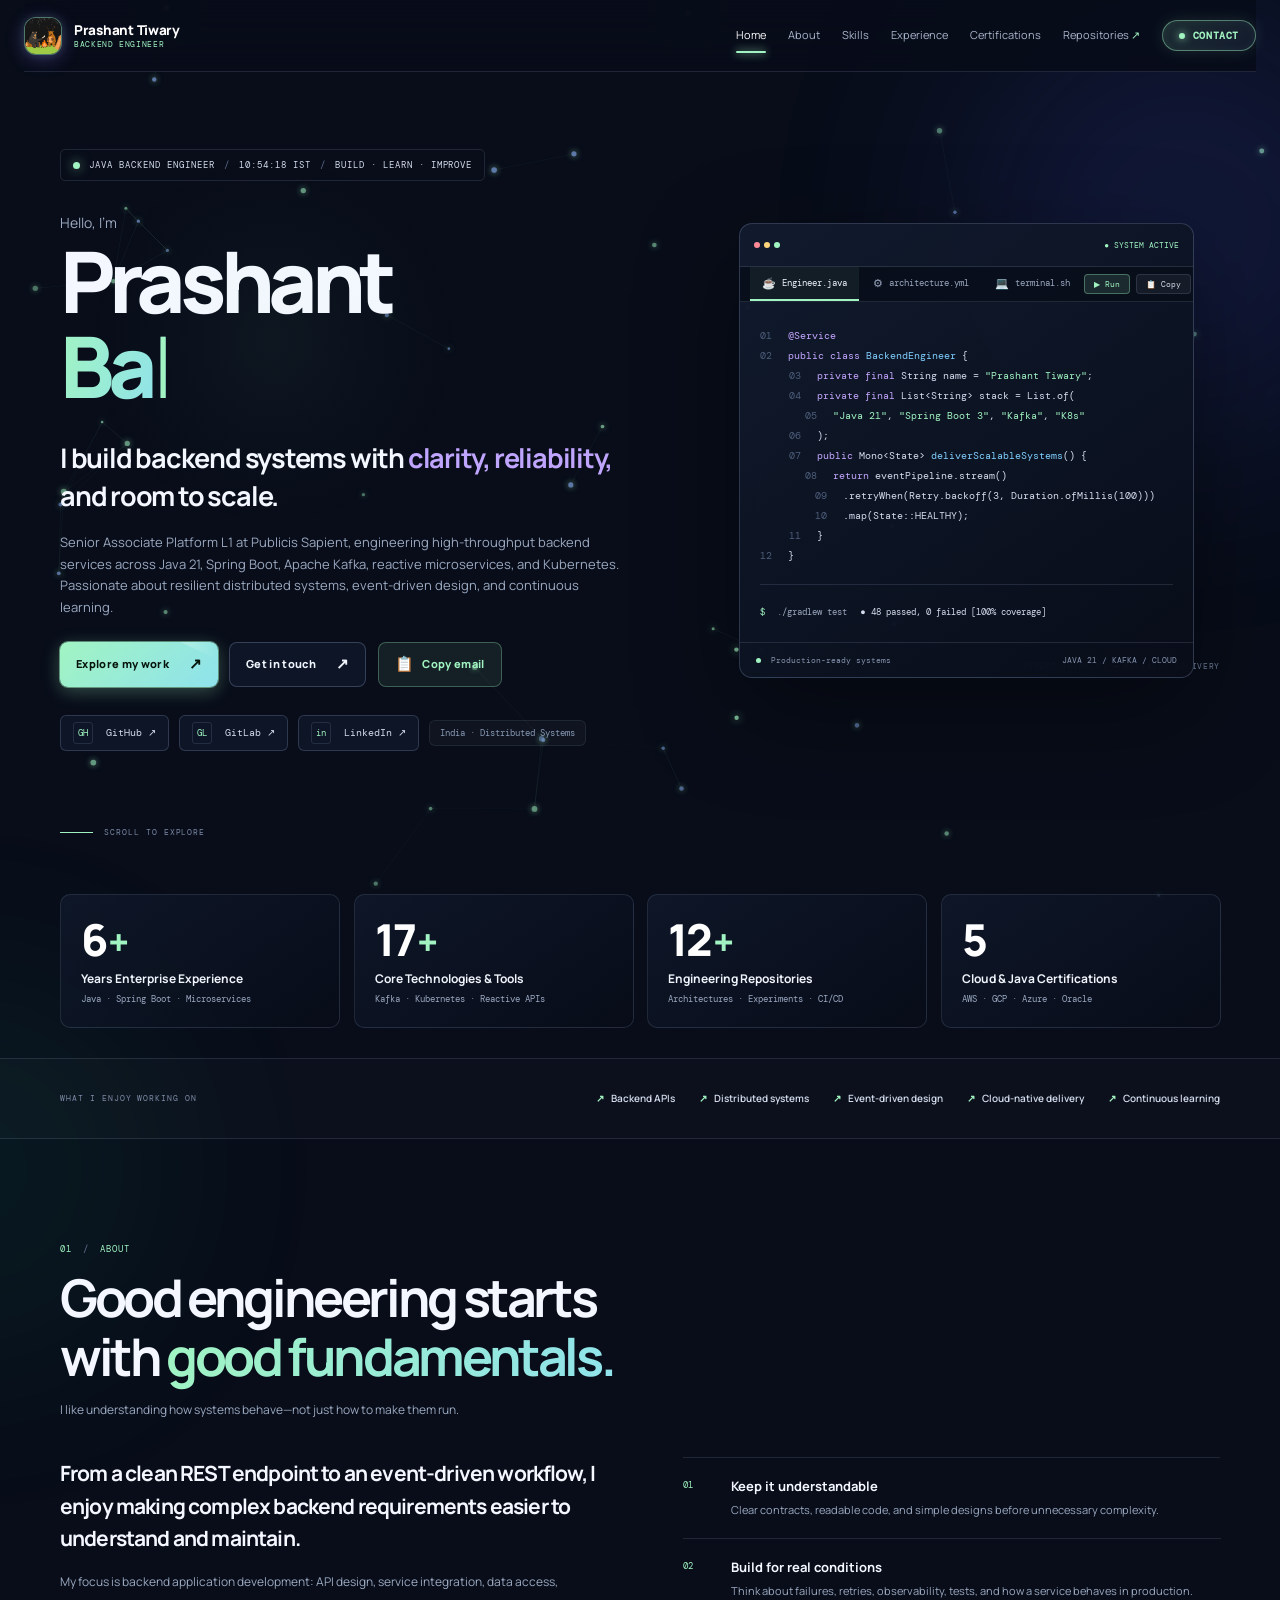
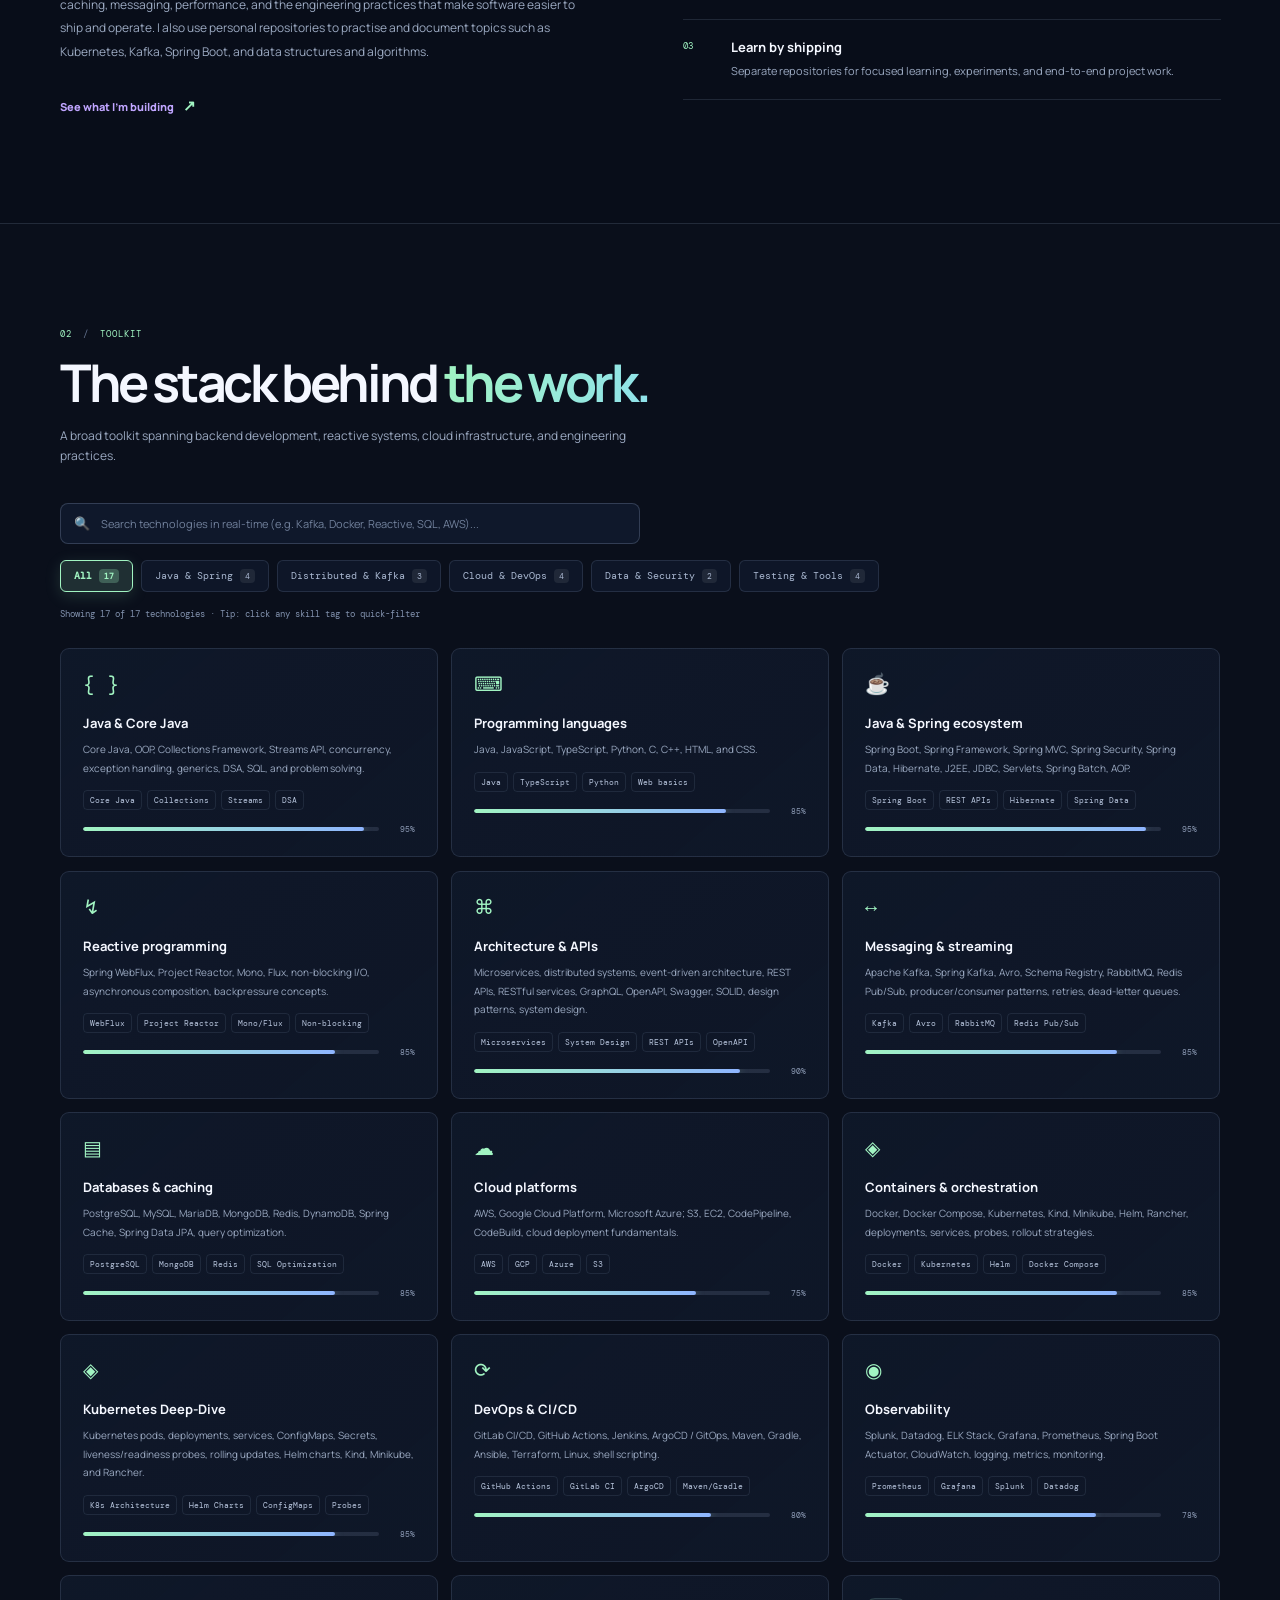
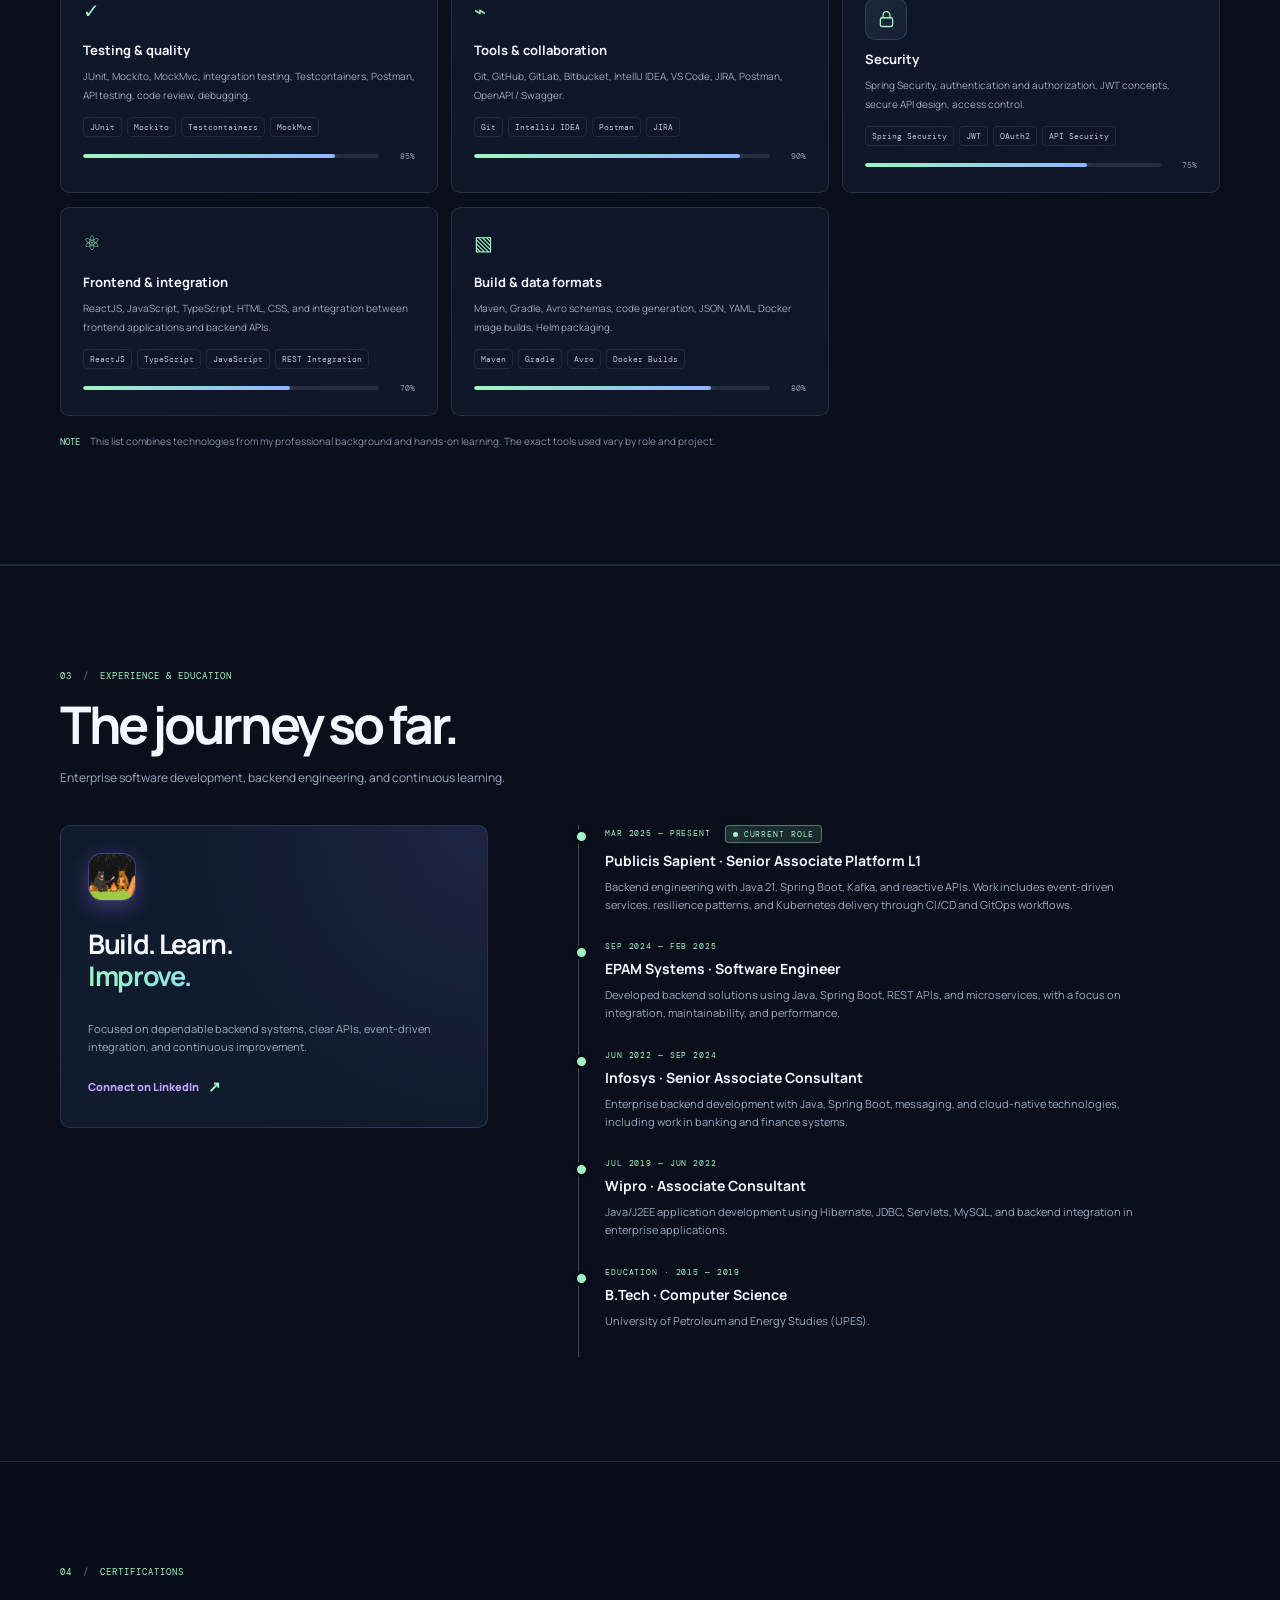
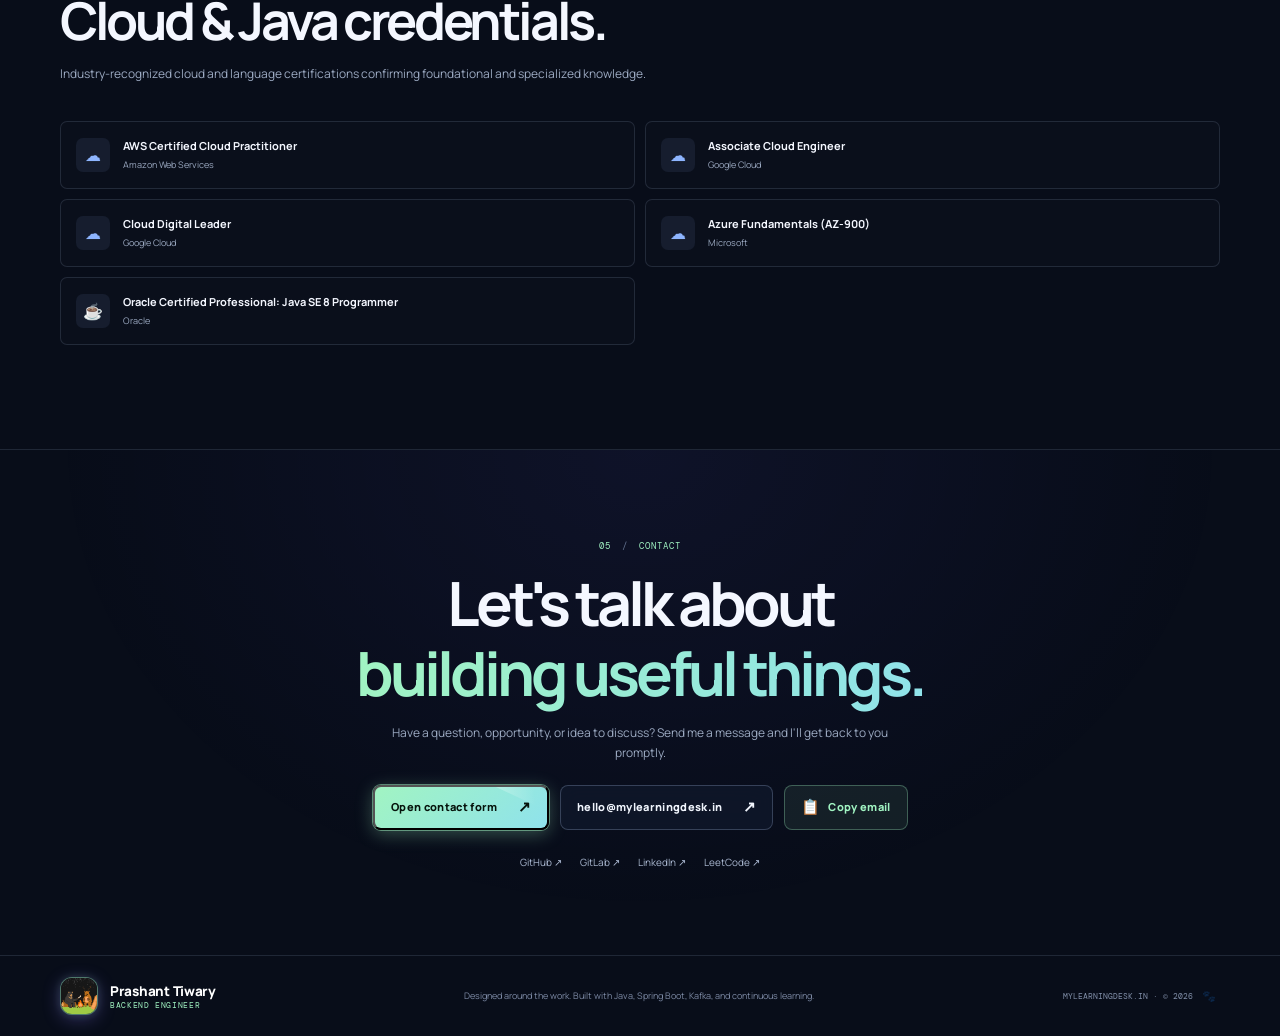
==== commit 5c7dc0c4: "feat: enhance accessibility by disabling pointer events on pull-rope and theme bulb when mobile menu" ====
--- a/index.html
+++ b/index.html
@@ -739,6 +739,6 @@
   <!-- DYNAMIC FLOATING TOAST NOTIFICATION CONTAINER -->
   <div id="toastContainer" class="toast-container" aria-live="polite"></div>
 
-  <script src="assets/js/main.js?v=12.0"></script>
+  <script src="assets/js/main.js?v=12.1"></script>
 </body>
 </html>
--- a/assets/css/styles.css
+++ b/assets/css/styles.css
@@ -1276,6 +1276,8 @@
 @media(max-width: 1120px) {
   .menu-toggle {
     display: flex !important;
+    position: relative;
+    z-index: 1050;
     background: rgba(var(--ov-rgb),0.05);
     border: 1px solid var(--line);
     border-radius: 8px;
--- a/assets/css/patrol-bear.css
+++ b/assets/css/patrol-bear.css
@@ -994,6 +994,14 @@
 }
 .theme-bulb.swinging { animation: bulb-swing 0.65s cubic-bezier(0.22, 1, 0.36, 1); }
 
+/* When mobile navigation menu is open, disable pull-rope and bulb pointer-events so dropdown links are 100% accessible */
+body.menu-open .pull-rope,
+body.menu-open .theme-bulb,
+body:has(.nav.open) .pull-rope,
+body:has(.nav.open) .theme-bulb {
+  pointer-events: none !important;
+}
+
 /* Hidden when mascots/animations are off */
 body.mascots-off .theme-bulb,
 html.mascots-off-init .theme-bulb { display: none !important; }
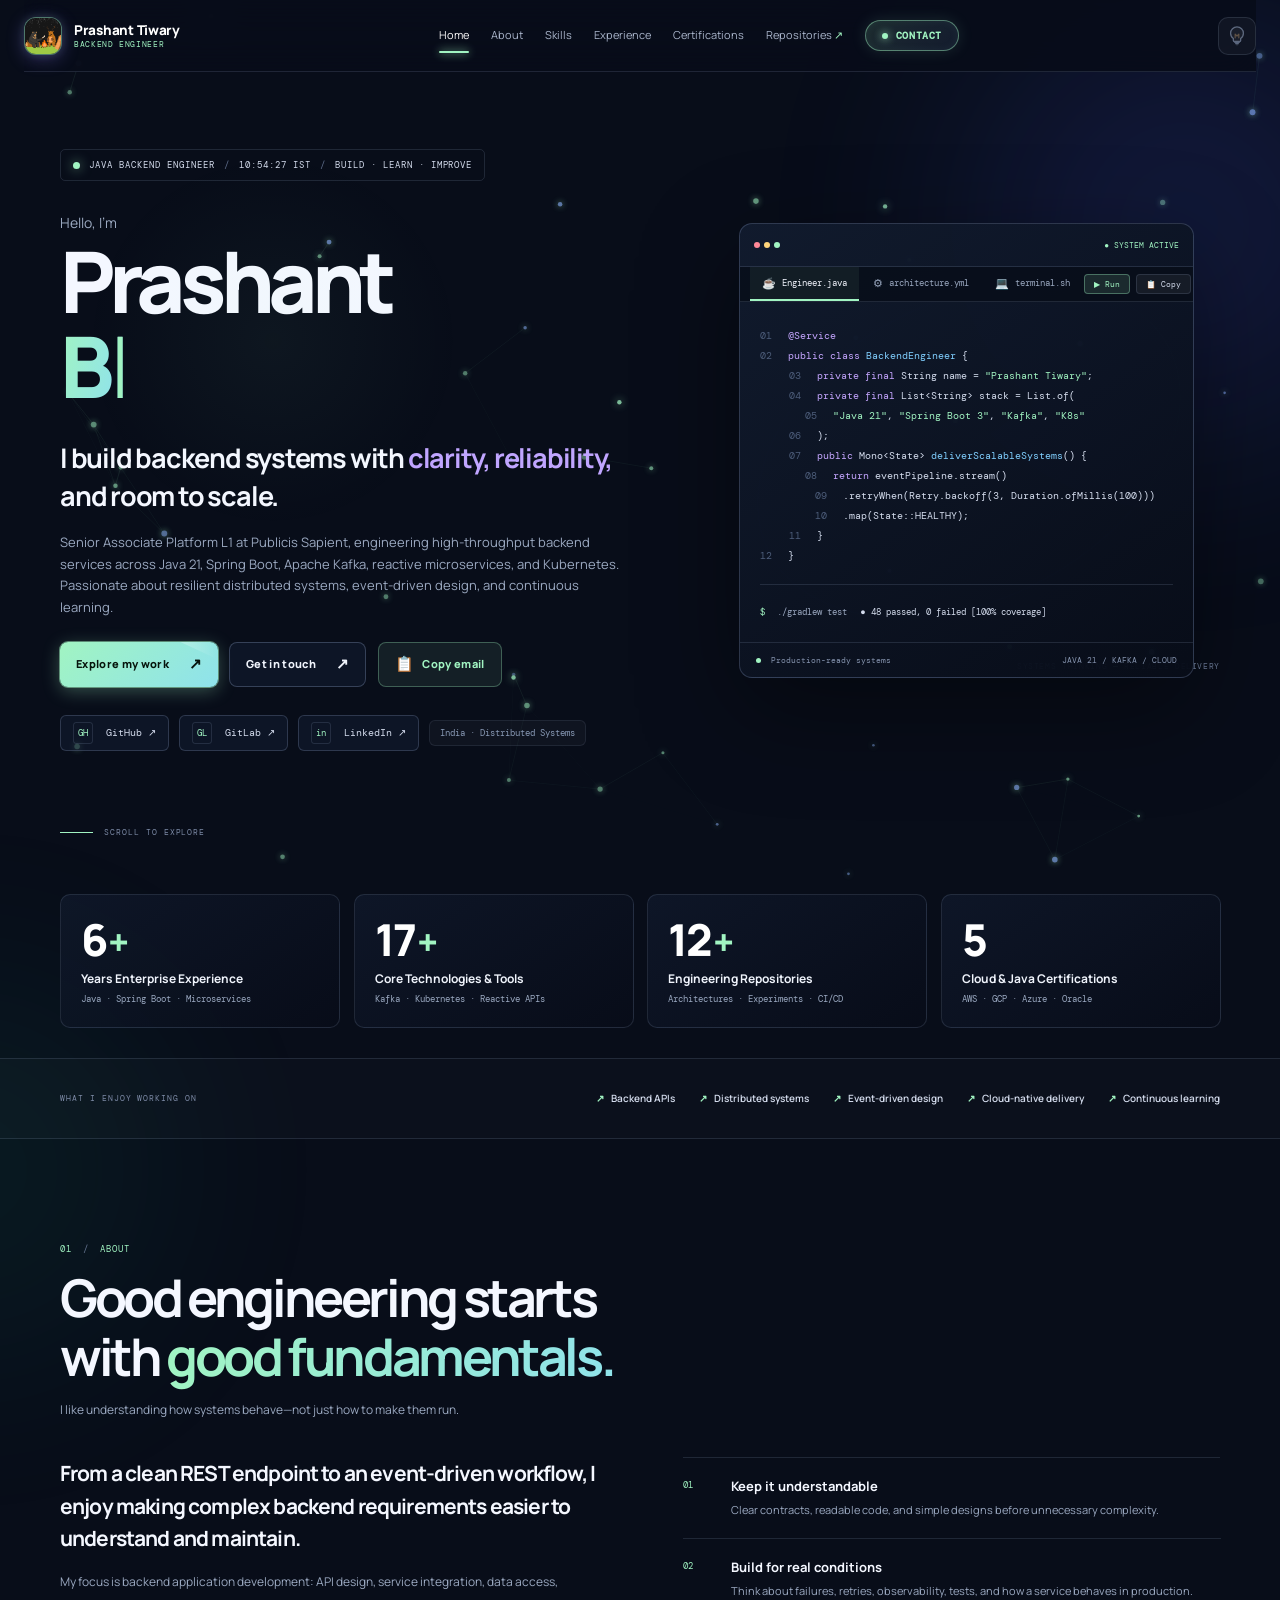
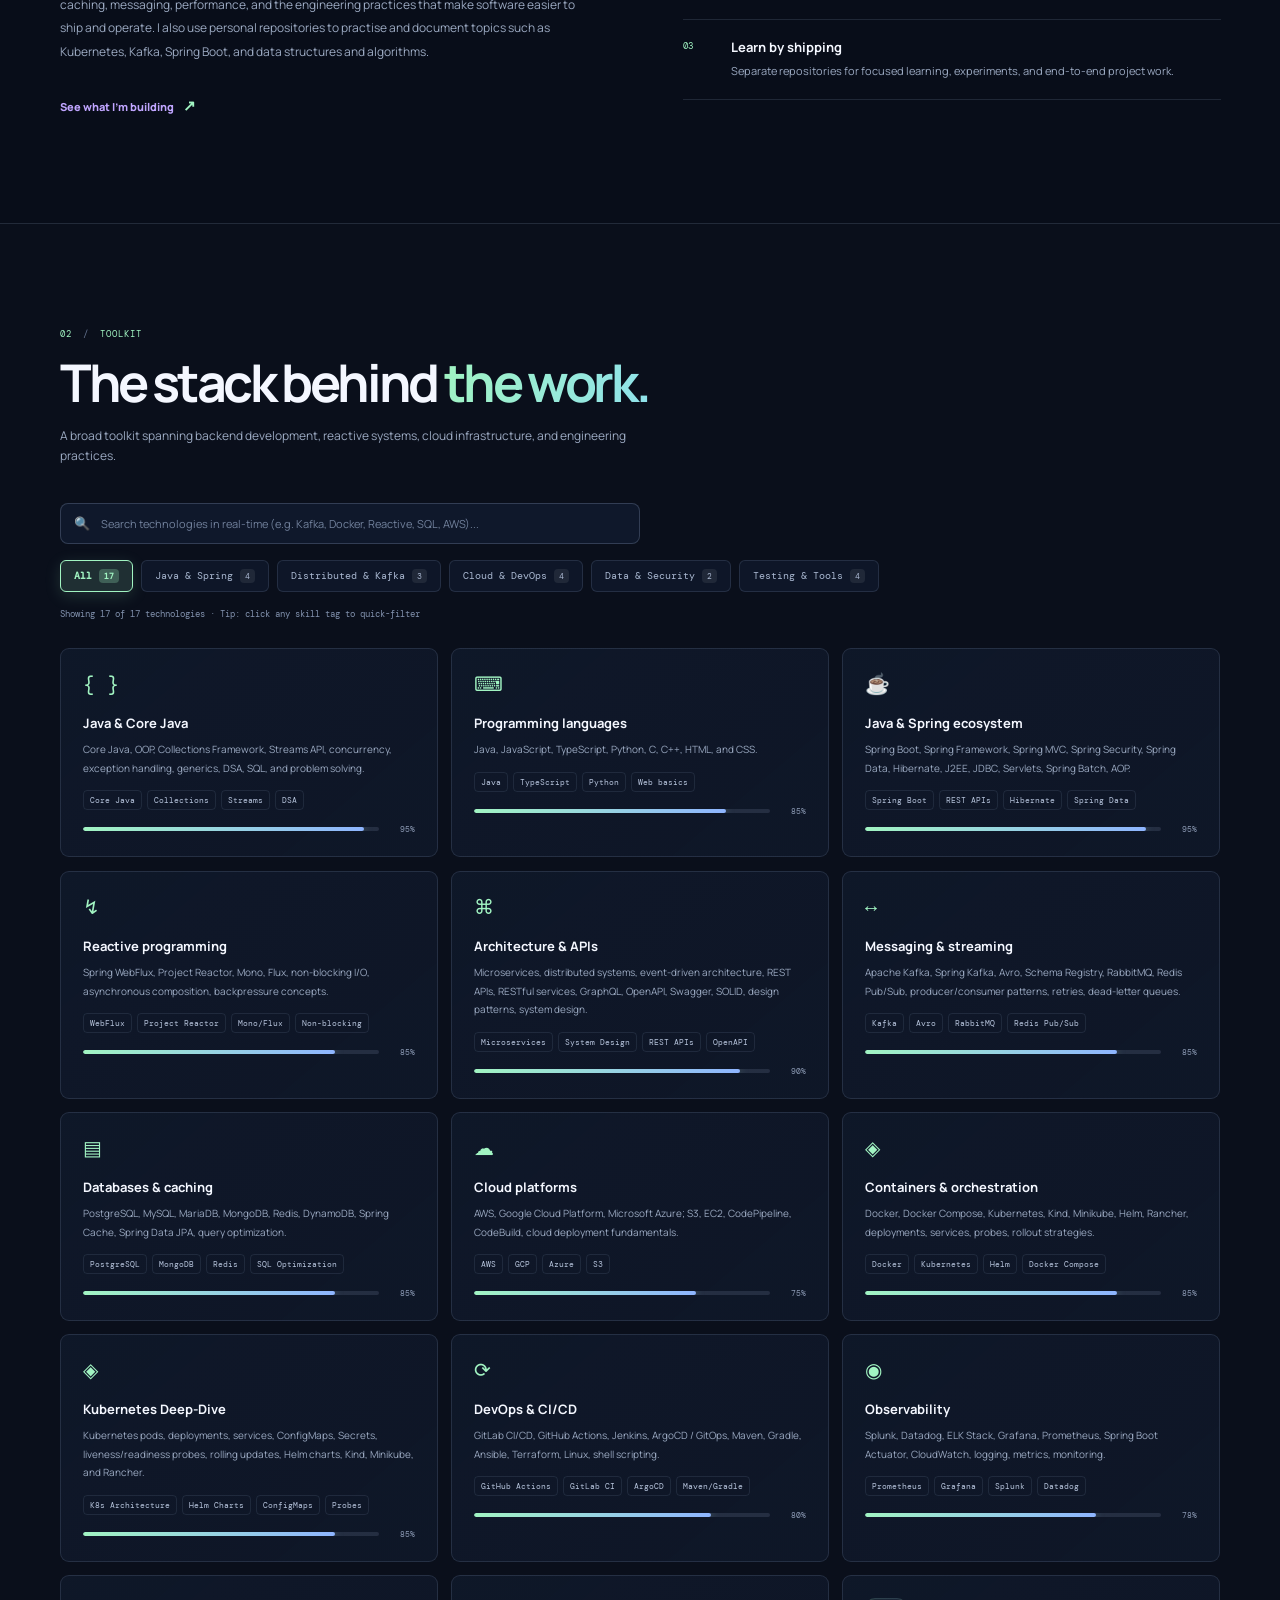
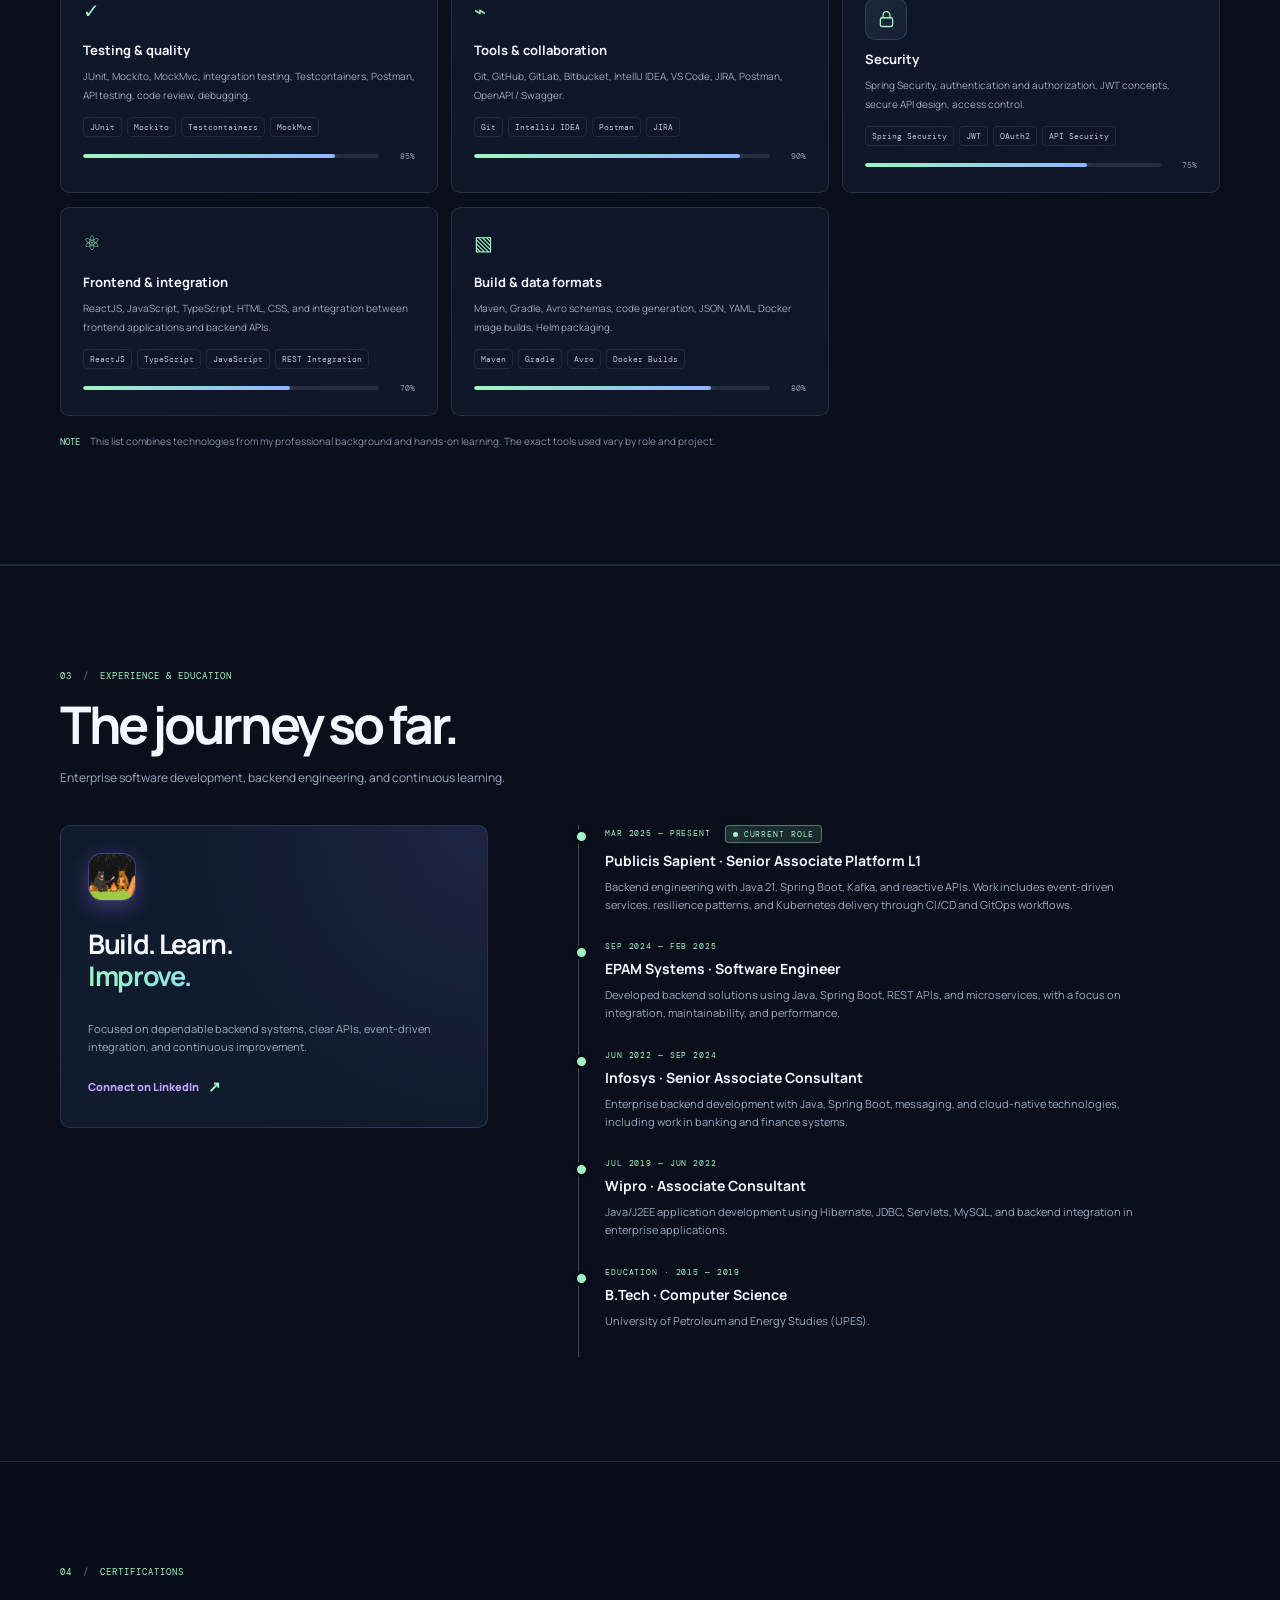
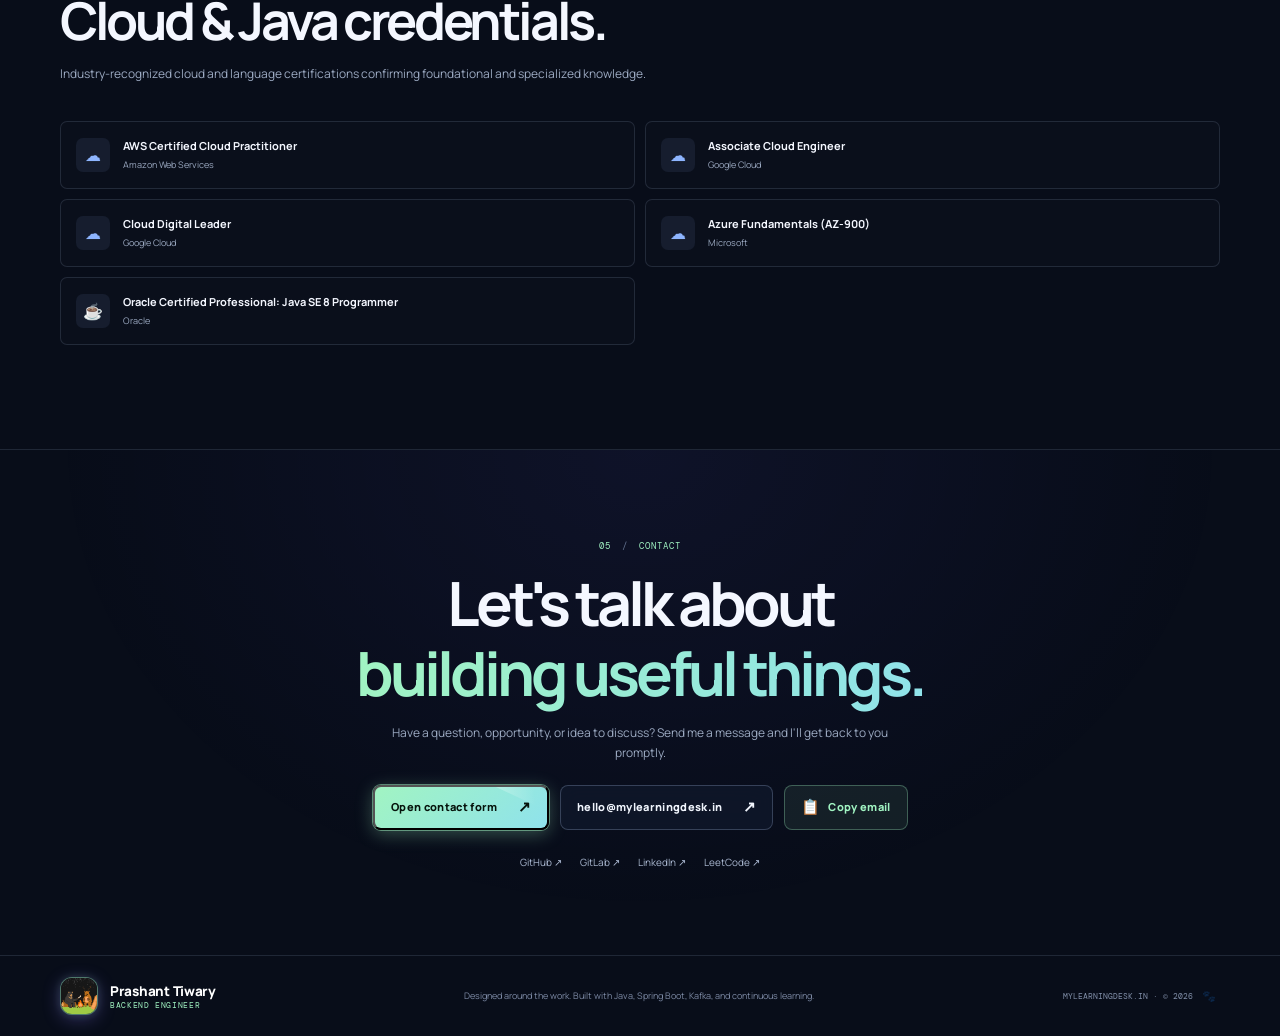
==== commit 171d0848: "Refactor theme toggle functionality and improve UI elements - Updated the theme toggle button in the" ====
--- a/index.html
+++ b/index.html
@@ -13,8 +13,8 @@
   <link rel="preconnect" href="https://fonts.gstatic.com" crossorigin>
   <link href="https://fonts.googleapis.com/css2?family=DM+Mono:wght@400;500&family=Manrope:wght@400;500;600;700;800&display=swap" rel="stylesheet">
   <link rel="icon" type="image/svg+xml" href="assets/favicon.svg">
-  <link rel="stylesheet" href="assets/css/styles.css?v=6.3">
-  <link rel="stylesheet" href="assets/css/patrol-bear.css?v=11.0">
+  <link rel="stylesheet" href="assets/css/styles.css?v=6.4">
+  <link rel="stylesheet" href="assets/css/patrol-bear.css?v=12.0">
 </head>
 <body>
   <div class="scroll-progress-bar" id="scrollProgressBar"></div>
@@ -29,10 +29,22 @@
         <span class="brand-title">Backend Engineer</span>
       </div>
     </a>
-    <button class="menu-toggle" aria-label="Toggle navigation" aria-expanded="false"><span></span><span></span></button>
     <nav class="nav" aria-label="Main navigation">
       <a class="active" href="index.html">Home</a><a href="#about">About</a><a href="#skills">Skills</a><a href="#journey">Experience</a><a href="#certifications">Certifications</a><a href="projects.html">Repositories <span class="nav-count">↗</span></a><button class="nav-cta contact-open" type="button"><span class="cta-pulse"></span> Contact</button>
     </nav>
+    <div class="header-actions">
+      <button class="theme-bulb-btn" id="themeBulb" type="button" aria-label="Switch theme" title="Switch theme (click or pull cord)">
+        <span class="bulb-halo" aria-hidden="true"></span>
+        <svg class="bulb-svg" viewBox="0 0 24 24" fill="none" xmlns="http://www.w3.org/2000/svg" aria-hidden="true">
+          <path class="bulb-glass" d="M12 2C8.134 2 5 5.134 5 9c0 2.38 1.19 4.47 3 5.74V17c0 .55.45 1 1 1h6c.55 0 1-.45 1-1v-2.26c1.81-1.27 3-3.36 3-5.74 0-3.866-3.134-7-7-7z"/>
+          <path class="bulb-filament" d="M10 14V10L12 12L14 10V14" stroke-width="1.3" stroke-linecap="round" stroke-linejoin="round"/>
+          <circle class="bulb-spark-dot" cx="12" cy="11" r="1"/>
+          <path class="bulb-cap" d="M9 18h6v1.5H9zM10 19.5h4v1.5h-4z"/>
+          <path class="bulb-contact" d="M11 21h2v1h-2z"/>
+        </svg>
+      </button>
+      <button class="menu-toggle" aria-label="Toggle navigation" aria-expanded="false"><span></span><span></span></button>
+    </div>
   </header>
 
   <main>
@@ -492,26 +504,7 @@
     <span class="arrow-up">↑</span>
   </button>
 
-
-  <!-- THEME LAMP: hanging bulb at ceiling, pull-rope hangs straight down from socket -->
-  <div class="theme-bulb" id="themeBulb" role="button" tabindex="0" aria-label="Lamp: toggle light and dark theme">
-    <svg class="bulb-svg" viewBox="0 0 48 56" fill="none" xmlns="http://www.w3.org/2000/svg" aria-hidden="true">
-      <circle class="bulb-glow3" cx="24" cy="22" r="22" fill="currentColor" opacity="0.08"/>
-      <circle class="bulb-glow2" cx="24" cy="22" r="16" fill="currentColor" opacity="0.14"/>
-      <circle class="bulb-glow1" cx="24" cy="22" r="11" fill="currentColor" opacity="0.22"/>
-      <rect class="bulb-mount" x="18" y="0" width="12" height="4" rx="1.5" fill="#525d73"/>
-      <line x1="24" y1="4" x2="24" y2="8" stroke="#525d73" stroke-width="2.5"/>
-      <path class="bulb-glass" d="M24 8C15.16 8 8 15.16 8 24c0 5.52 2.78 10.38 7 13.4V42h18v-4.6C37.22 34.38 40 29.52 40 24c0-8.84-7.16-16-16-16z"/>
-      <path class="bulb-filament" d="M19 36 Q21 28 24 26 Q27 28 29 36" stroke-width="1.6" stroke-linecap="round" stroke-linejoin="round" fill="none"/>
-      <rect class="bulb-cap" x="15" y="42" width="18" height="4" rx="1.5"/>
-      <rect class="bulb-cap" x="16" y="46" width="16" height="4" rx="1.5"/>
-      <rect class="bulb-cap" x="18" y="50" width="12" height="3" rx="1"/>
-      <line class="bulb-thread" x1="16" y1="44" x2="32" y2="44" stroke-width="0.8" stroke-linecap="round"/>
-      <line class="bulb-thread" x1="17" y1="48" x2="31" y2="48" stroke-width="0.8" stroke-linecap="round"/>
-    </svg>
-  </div>
-
-  <!-- PULL ROPE: lamp cord hanging from the bulb socket — click or drag to pull down -->
+  <!-- PULL ROPE: lamp cord hanging from the ceiling — pull down to toggle theme -->
   <div class="pull-rope" id="pullRope" role="button" tabindex="0" aria-label="Pull lamp cord to switch theme"></div>
 
   <!-- CORNER POPPING MOON BEAR MASCOT (PERSISTENT COMPANION) -->
@@ -739,6 +732,6 @@
   <!-- DYNAMIC FLOATING TOAST NOTIFICATION CONTAINER -->
   <div id="toastContainer" class="toast-container" aria-live="polite"></div>
 
-  <script src="assets/js/main.js?v=12.1"></script>
+  <script src="assets/js/main.js?v=12.3"></script>
 </body>
 </html>
--- a/assets/css/styles.css
+++ b/assets/css/styles.css
@@ -1,6 +1,6 @@
  :root{--bg:#080d19;--bg2:#0c1424;--panel:#111b2e;--bg-rgb:8,13,25;--panel-rgb:17,27,46;--green:#a1f4c2;--green-rgb:161,244,194;--blue:#8eb5ff;--blue-rgb:142,181,255;--purple:#c0a5ff;--purple-rgb:192,165,255;--cyan:#8fe2ec;--violet:#b4a1ff;--glow1:#4c61ff;--glow2:#20d5a0;--text:#f4f7ff;--strong:#fff;--t1:#f0f4fc;--t2:#d4dced;--t3:#b7c4dc;--ov-rgb:255,255,255;--shadow-rgb:0,0,0;--muted:#9ba9c1;--line:rgba(175,195,233,.14);--font:"Manrope",sans-serif;--mono:"DM Mono",monospace;--max:1160px}
 *{box-sizing:border-box}html{scroll-behavior:smooth;scroll-padding-top:95px;overflow-x:hidden;width:100%;max-width:100vw}body{margin:0;background:var(--bg);color:var(--text);font-family:var(--font);line-height:1.65;overflow-x:hidden;width:100%;max-width:100vw;position:relative}img,svg,canvas{max-width:100%}a{color:inherit;text-decoration:none}button{font:inherit}::selection{background:var(--green);color:#07120c}.ambient{position:absolute;z-index:-1;pointer-events:none;border-radius:50%;filter:blur(110px);opacity:.14;max-width:100vw;overflow:hidden}.ambient-a{width:450px;height:450px;background:var(--glow1);top:0;right:-130px}.ambient-b{width:380px;height:380px;background:var(--glow2);top:980px;left:-220px;opacity:.07}.wrap{width:min(var(--max),calc(100% - 48px));margin:0 auto}
-.header{height:72px;width:min(1280px,calc(100% - 48px));margin:auto;display:flex;align-items:center;justify-content:space-between;border-bottom:1px solid var(--line);position:sticky;top:0;z-index:100;background:rgba(var(--bg-rgb),0.92);backdrop-filter:blur(16px);-webkit-backdrop-filter:blur(16px)}.brand{display:flex;align-items:center;gap:11px;font-size:13px;font-weight:800;letter-spacing:-.02em}.brand-icon{display:grid;place-items:center;width:37px;height:37px;border-radius:11px;background:linear-gradient(135deg,#8a78ff,#43cfe9);font-size:13px;color:var(--strong);letter-spacing:-.04em}.brand-icon span{color:var(--green)}.nav{display:flex;align-items:center;gap:22px;color:#aab6cc;font-size:11px}.nav a{transition:color .2s}.nav a:hover,.nav a.active{color:var(--strong)}.nav-count{color:var(--green)}.menu-toggle{display:none;background:none;border:0;padding:8px}.menu-toggle span{display:block;width:23px;height:2px;background:#fff;margin:5px}
+.header{height:72px;width:min(1280px,calc(100% - 48px));margin:auto;display:flex;align-items:center;justify-content:space-between;border-bottom:1px solid var(--line);position:sticky;top:0;z-index:100;background:rgba(var(--bg-rgb),0.92);backdrop-filter:blur(16px);-webkit-backdrop-filter:blur(16px)}.brand{display:flex;align-items:center;gap:11px;font-size:13px;font-weight:800;letter-spacing:-.02em}.brand-icon{display:grid;place-items:center;width:37px;height:37px;border-radius:11px;background:linear-gradient(135deg,#8a78ff,#43cfe9);font-size:13px;color:var(--strong);letter-spacing:-.04em}.brand-icon span{color:var(--green)}.nav{display:flex;align-items:center;gap:22px;color:#aab6cc;font-size:11px}.nav a{transition:color .2s}.nav a:hover,.nav a.active{color:var(--strong)}.nav-count{color:var(--green)}.header-actions{display:flex;align-items:center;gap:10px;position:relative;z-index:105}.menu-toggle{display:none;background:none;border:0;padding:8px}.menu-toggle span{display:block;width:23px;height:2px;background:#fff;margin:5px}
 .hero{min-height:660px;display:grid;grid-template-columns:1.1fr .9fr;align-items:center;gap:45px;position:relative;padding-top:52px;padding-bottom:88px}.hero-content{padding:25px 0}.eyebrow,.section-label,.project-category,.repo-type,.timeline-label,.filter-label{font:9px var(--mono);letter-spacing:.11em}.eyebrow{display:inline-flex;align-items:center;gap:9px;padding:9px 12px;border:1px solid var(--line);border-radius:5px;color:var(--t2)}.pulse{width:7px;height:7px;background:var(--green);border-radius:50%;display:inline-block;box-shadow:0 0 12px rgba(var(--green-rgb),0.627)}.eyebrow-divider{color:#5d6c89}.intro{color:var(--muted);font-size:14px;margin:30px 0 0}h1{font-size:clamp(55px,6.8vw,85px);line-height:1;letter-spacing:-.075em;margin:4px 0 22px;font-weight:800}.gradient{background:linear-gradient(105deg,var(--green),var(--cyan) 53%,var(--violet));-webkit-background-clip:text;background-clip:text;color:transparent}.hero-statement{font-size:clamp(20px,2.25vw,27px);font-weight:700;line-height:1.42;letter-spacing:-.045em;max-width:590px;margin:0}.hero-statement span{color:var(--purple)}.hero-copy{max-width:560px;color:var(--muted);font-size:13px;margin:17px 0 24px}.actions{display:flex;flex-wrap:wrap;gap:11px}.button{min-height:45px;display:inline-flex;align-items:center;justify-content:center;gap:20px;padding:0 16px;border-radius:6px;font-size:11px;font-weight:800;transition:transform .2s,border-color .2s}.button:hover{transform:translateY(-2px)}.button span{font-size:15px}.primary{background:var(--green);color:#07140d}.secondary{border:1px solid var(--line);color:var(--t1)}.secondary:hover{border-color:rgba(var(--green-rgb),0.627)}.quick-links{display:flex;align-items:center;gap:13px;margin-top:29px;color:#8e9cb6;font-size:10px}.quick-links a{color:var(--t2)}.link-mark{font:9px var(--mono);color:var(--green);border:1px solid var(--line);padding:4px;border-radius:3px;margin-right:6px}.quick-separator{width:3px;height:3px;background:#53627d;border-radius:50%}
 .hero-art{min-height:440px;display:flex;align-items:center;justify-content:center;position:relative;max-width:100%;width:100%}.orbit{position:absolute;border:1px solid rgba(153,177,230,.14);border-radius:50%}.orbit-1{width:450px;height:300px;transform:rotate(-27deg)}.orbit-2{width:475px;height:365px;transform:rotate(39deg)}.code-window{position:relative;z-index:1;width:min(100%,455px);max-width:100%;border:1px solid rgba(164,187,234,.23);border-radius:13px;background:linear-gradient(145deg,rgba(var(--panel-rgb),.98),rgba(var(--bg-rgb),.97));box-shadow:0 32px 100px #0006;overflow:hidden}.window-bar{height:43px;border-bottom:1px solid var(--line);display:flex;align-items:center;gap:13px;padding:0 14px;color:#8190ae;font:9px var(--mono)}.window-dots{display:flex;gap:4px}.window-dots i{width:6px;height:6px;border-radius:50%;background:#ff8897}.window-dots i:nth-child(2){background:#ffd57b}.window-dots i:nth-child(3){background:var(--green)}.window-status{margin-left:auto;color:var(--green);font-size:8px}.code-content{padding:24px 20px 21px;font:10px/2 var(--mono);color:var(--t2);overflow-x:auto}.code-line{white-space:nowrap}.ln{color:#4d5d7a;display:inline-block;width:28px}.indent{padding-left:29px}.syntax-purple{color:#c5a6ff}.syntax-blue{color:#80cfff}.syntax-green{color:var(--green)}.code-separator{height:1px;background:var(--line);margin:18px 0}.terminal-line{font-size:9px;color:#9ca9c1}.terminal-line>span{color:var(--green);margin-right:7px}.terminal-line b{color:var(--t2);font-weight:400;margin-left:8px}.window-footer{border-top:1px solid var(--line);padding:12px 16px;display:flex;justify-content:space-between;gap:10px;color:#8795b0;font:8px var(--mono)}.tiny-pulse{display:inline-block;width:5px;height:5px;border-radius:50%;background:var(--green);margin-right:5px}.float-chip{position:absolute;z-index:2;display:flex;align-items:center;gap:10px;background:var(--panel);border:1px solid rgba(172,192,235,.2);border-radius:7px;padding:10px 12px;box-shadow:0 12px 45px #0005}.float-chip b,.float-chip small{display:block}.float-chip b{font-size:10px}.float-chip small{font:8px var(--mono);color:#8998b4;margin-top:2px}.chip-icon{display:grid;place-items:center;width:28px;height:28px;border-radius:6px;background:rgba(var(--green-rgb),0.106);color:var(--green);font:12px var(--mono)}.chip-purple{background:rgba(var(--purple-rgb),0.106);color:var(--purple)}.chip-one{top:43px;right:2px}.chip-two{bottom:47px;left:-8px}.art-caption{position:absolute;right:0;bottom:7px;color:#71819f;font:8px var(--mono);letter-spacing:.08em}.art-caption span{color:var(--green)}.scroll-hint{position:absolute;bottom:27px;left:0;color:#7c8aa6;font:8px var(--mono);letter-spacing:.12em;display:flex;align-items:center;gap:11px}.scroll-hint span{width:33px;height:1px;background:var(--green)}
 .ticker{border-top:1px solid var(--line);border-bottom:1px solid var(--line);background:rgba(var(--ov-rgb),0.016)}.ticker-inner{min-height:79px;display:flex;align-items:center;justify-content:space-between;gap:25px}.ticker-inner>span{color:#7e8ba7;font:8px var(--mono);letter-spacing:.12em;white-space:nowrap}.ticker-inner>div{display:flex;gap:24px;flex-wrap:wrap}.ticker b{font-size:10px;color:var(--t2);font-weight:600}.ticker b:before{content:"↗";color:var(--green);margin-right:7px}
@@ -12,7 +12,7 @@
 .projects-hero{padding-top:95px;padding-bottom:68px}.projects-hero h1{font-size:clamp(48px,7vw,78px);margin-top:20px}.projects-lede{max-width:690px;color:var(--muted);font-size:13px;margin:19px 0 24px;line-height:1.9}.projects-meta{display:flex;flex-wrap:wrap;gap:23px;color:#8e9bb5;font:9px var(--mono)}.projects-meta>span:first-child{color:var(--t2)}.projects-meta .pulse{margin-right:8px;width:6px;height:6px}
 .filter-section{border-top:1px solid var(--line);border-bottom:1px solid var(--line);background:rgba(var(--ov-rgb),0.012)}.filter-inner{padding-top:17px;padding-bottom:17px;display:flex;align-items:center;gap:26px}.filter-label{color:#8290aa;white-space:nowrap}.filters{display:flex;gap:7px;flex-wrap:wrap}.filter-button{background:transparent;color:#a9b6cc;border:1px solid var(--line);padding:8px 11px;border-radius:5px;font-size:9px;cursor:pointer}.filter-button:hover,.filter-button.active{background:rgba(var(--green-rgb),0.078);border-color:rgba(var(--green-rgb),0.361);color:var(--green)}.directory-section{padding-top:77px;padding-bottom:88px}.directory-intro{display:flex;justify-content:space-between;align-items:flex-end;gap:35px;margin-bottom:28px}.directory-intro h2{font-size:29px;letter-spacing:-.05em;margin:9px 0 0}.directory-intro>p{font-size:11px;color:var(--muted);max-width:440px;margin:0}.directory-grid{display:grid;grid-template-columns:repeat(3,1fr);gap:13px}.directory-card{border:1px solid var(--line);border-radius:9px;padding:21px;background:linear-gradient(145deg,rgba(var(--panel-rgb),0.788),rgba(var(--bg-rgb),0.788));min-height:345px;display:flex;flex-direction:column;transition:transform .2s,border-color .2s}.directory-top{display:flex;align-items:center;justify-content:space-between;gap:8px}.status-pill.progress{color:var(--green);border-color:rgba(var(--green-rgb),0.239)}.status-pill.planned{color:#a7b4cc;border-color:#aebfe322}.repo-type{color:#8391ad;margin-top:20px;font-size:8px}.directory-card h3{font-size:19px;letter-spacing:-.04em;margin:6px 0 8px}.directory-card>p{color:var(--muted);font-size:10px;line-height:1.9;margin:0 0 15px;flex:1}.directory-card .tags{gap:5px}.repo-footer{border-top:1px solid var(--line);margin-top:17px;padding-top:13px;display:flex;flex-direction:column;gap:7px}.repo-state{font:8px var(--mono);color:#8d9ab3}.repo-state i{display:inline-block;width:5px;height:5px;border-radius:50%;background:var(--green);margin-right:6px}.repo-state .state-muted{background:#8997b1}.repo-footer .project-link{margin-top:0}.directory-note{display:flex;align-items:flex-start;gap:11px;padding:15px;margin-top:18px;border:1px solid rgba(var(--blue-rgb),0.141);border-radius:7px;background:rgba(var(--blue-rgb),0.031);color:var(--muted);font-size:10px}.directory-note p{margin:0}.directory-note b{color:var(--t2)}.note-symbol{color:var(--blue);font-weight:800}.learning-section{border-top:1px solid var(--line);border-bottom:1px solid var(--line);background:rgba(var(--ov-rgb),0.012)}.learning-inner{width:min(var(--max),calc(100% - 48px));margin:auto;padding:76px 0;display:grid;grid-template-columns:1fr 1fr;gap:80px;align-items:center}.learning-inner h2{margin-top:14px}.learning-inner>div:first-child>p{color:var(--muted);font-size:12px;max-width:450px;margin-top:17px}.learning-list{border-top:1px solid var(--line)}.learning-list>div{display:grid;grid-template-columns:35px 1fr;gap:0 12px;padding:14px 0;border-bottom:1px solid var(--line)}.learning-list>div>span{grid-row:span 2;font:9px var(--mono);color:var(--green);padding-top:4px}.learning-list b{font-size:12px}.learning-list small{color:var(--muted);font-size:9px}.repo-cta{padding-top:66px;padding-bottom:66px;display:flex;justify-content:space-between;align-items:center;gap:30px}.repo-cta h2{font-size:32px}.repo-cta p{color:var(--muted);font-size:11px;max-width:580px;margin:11px 0 0}.directory-card.hidden{display:none}
 @media(max-width:1120px){.hero{grid-template-columns:1fr;gap:10px;padding-top:60px}.hero-content{max-width:700px}.hero-art{max-width:620px;width:100%;margin:auto;min-height:auto;overflow:hidden}.skill-grid,.directory-grid{grid-template-columns:repeat(2,1fr)}.about-layout,.journey-layout{gap:42px}.project-grid{grid-template-columns:repeat(2,1fr)}.project-card:last-child{grid-column:span 2}.ticker-inner{align-items:flex-start;flex-direction:column;justify-content:center;padding:17px 0;gap:10px}.learning-inner{gap:40px}}
-@media(max-width:1120px){.wrap,.header{width:calc(100% - 32px)}.header{height:64px;position:sticky;top:0;z-index:100;background:rgba(var(--bg-rgb),0.92);backdrop-filter:blur(16px);-webkit-backdrop-filter:blur(16px)}.brand{font-size:12px}.menu-toggle{display:flex;cursor:pointer}.nav{display:none;position:absolute;top:calc(100% + 8px);left:0;right:0;width:100%;padding:14px;background:rgba(var(--bg-rgb),0.98);backdrop-filter:blur(24px);-webkit-backdrop-filter:blur(24px);border:1px solid rgba(175,195,233,0.2);border-radius:12px;box-shadow:0 20px 60px rgba(0,0,0,0.7);flex-direction:column;align-items:stretch;gap:4px;z-index:999}.nav.open{display:flex;animation:navSlideDown .2s cubic-bezier(0.16,1,0.3,1)}.nav a{padding:9px 12px;border-radius:7px}.nav-cta{text-align:center;margin-top:6px;width:100%}.hero{padding-top:36px;padding-bottom:60px}.eyebrow{font-size:8px;letter-spacing:.05em}h1{font-size:clamp(32px,8.5vw,48px);line-height:1.15;word-break:break-word;overflow-wrap:break-word}.hero-statement{font-size:20px}.hero-copy{font-size:12px}.quick-links{align-items:flex-start;flex-wrap:wrap}.hero-art{min-height:auto;margin-top:14px;overflow:hidden;max-width:100%}.code-window{width:100%;max-width:100%}.code-content{padding:18px 12px;font-size:8.5px;overflow-x:auto}.code-line{letter-spacing:-.04em}.orbit-1,.orbit-2{display:none!important}.chip-one,.chip-two{display:none}.art-caption{bottom:-4px;font-size:7px}.scroll-hint{bottom:18px}.ticker-inner>div{gap:10px 17px}.ticker b{font-size:9px}.section{padding-top:65px;padding-bottom:65px}.section-title h2{font-size:32px}.about-layout,.journey-layout,.learning-inner{grid-template-columns:1fr;gap:30px}.big-copy{font-size:18px}.skill-grid,.project-grid,.directory-grid{grid-template-columns:1fr}.project-card:last-child{grid-column:auto}.skill-card{min-height:0}.section-title-row{align-items:flex-start;flex-direction:column}.desktop-only{display:none}.project-intro{margin-top:-18px}.project-card{min-height:275px}.cert-grid{grid-template-columns:1fr}.journey-callout{padding:22px}.contact-content{padding-top:70px;padding-bottom:65px}.contact-content h2{font-size:38px}.footer-inner{padding:18px 0;flex-wrap:wrap}.footer-inner>p{order:3;width:100%;margin:0}.footer-domain{margin-left:auto}.projects-hero{padding-top:65px;padding-bottom:50px}.projects-hero h1{font-size:42px}.projects-lede{font-size:12px}.projects-meta{gap:12px;flex-direction:column}.filter-inner{align-items:flex-start;flex-direction:column;gap:12px}.filters{gap:6px}.filter-button{font-size:8px;padding:8px}.directory-section{padding-top:55px;padding-bottom:60px}.directory-intro{align-items:flex-start;flex-direction:column;gap:12px}.directory-intro h2{font-size:27px}.directory-card{min-height:0}.learning-inner{padding:60px 0}.repo-cta{padding-top:50px;padding-bottom:50px;align-items:flex-start;flex-direction:column}.repo-cta h2{font-size:29px}}
+@media(max-width:1120px){.wrap{width:calc(100% - 32px)}.header{width:calc(100% - 48px);margin-left:16px;margin-right:32px;height:64px;position:sticky;top:0;z-index:100;background:rgba(var(--bg-rgb),0.92);backdrop-filter:blur(16px);-webkit-backdrop-filter:blur(16px)}.header-actions{gap:8px}.brand{font-size:12px}.menu-toggle{display:flex;cursor:pointer}.nav{display:none;position:absolute;top:calc(100% + 8px);left:0;right:0;width:100%;padding:14px;background:rgba(var(--bg-rgb),0.98);backdrop-filter:blur(24px);-webkit-backdrop-filter:blur(24px);border:1px solid rgba(175,195,233,0.2);border-radius:12px;box-shadow:0 20px 60px rgba(0,0,0,0.7);flex-direction:column;align-items:stretch;gap:4px;z-index:999}.nav.open{display:flex;animation:navSlideDown .2s cubic-bezier(0.16,1,0.3,1)}.nav a{padding:9px 12px;border-radius:7px}.nav-cta{text-align:center;margin-top:6px;width:100%}.hero{padding-top:36px;padding-bottom:60px}.eyebrow{font-size:8px;letter-spacing:.05em}h1{font-size:clamp(32px,8.5vw,48px);line-height:1.15;word-break:break-word;overflow-wrap:break-word}.hero-statement{font-size:20px}.hero-copy{font-size:12px}.quick-links{align-items:flex-start;flex-wrap:wrap}.hero-art{min-height:auto;margin-top:14px;overflow:hidden;max-width:100%}.code-window{width:100%;max-width:100%}.code-content{padding:18px 12px;font-size:8.5px;overflow-x:auto}.code-line{letter-spacing:-.04em}.orbit-1,.orbit-2{display:none!important}.chip-one,.chip-two{display:none}.art-caption{bottom:-4px;font-size:7px}.scroll-hint{bottom:18px}.ticker-inner>div{gap:10px 17px}.ticker b{font-size:9px}.section{padding-top:65px;padding-bottom:65px}.section-title h2{font-size:32px}.about-layout,.journey-layout,.learning-inner{grid-template-columns:1fr;gap:30px}.big-copy{font-size:18px}.skill-grid,.project-grid,.directory-grid{grid-template-columns:1fr}.project-card:last-child{grid-column:auto}.skill-card{min-height:0}.section-title-row{align-items:flex-start;flex-direction:column}.desktop-only{display:none}.project-intro{margin-top:-18px}.project-card{min-height:275px}.cert-grid{grid-template-columns:1fr}.journey-callout{padding:22px}.contact-content{padding-top:70px;padding-bottom:65px}.contact-content h2{font-size:38px}.footer-inner{padding:18px 0;flex-wrap:wrap}.footer-inner>p{order:3;width:100%;margin:0}.footer-domain{margin-left:auto}.projects-hero{padding-top:65px;padding-bottom:50px}.projects-hero h1{font-size:42px}.projects-lede{font-size:12px}.projects-meta{gap:12px;flex-direction:column}.filter-inner{align-items:flex-start;flex-direction:column;gap:12px}.filters{gap:6px}.filter-button{font-size:8px;padding:8px}.directory-section{padding-top:55px;padding-bottom:60px}.directory-intro{align-items:flex-start;flex-direction:column;gap:12px}.directory-intro h2{font-size:27px}.directory-card{min-height:0}.learning-inner{padding:60px 0}.repo-cta{padding-top:50px;padding-bottom:50px;align-items:flex-start;flex-direction:column}.repo-cta h2{font-size:29px}}
 @media(prefers-reduced-motion:reduce){*,*::before,*::after{scroll-behavior:auto!important;animation-duration:.01ms!important;transition-duration:.01ms!important}}
 
 
--- a/assets/css/patrol-bear.css
+++ b/assets/css/patrol-bear.css
@@ -926,85 +926,177 @@
 }
 
 /* ==========================================================================
-   THEME LAMP & BULB — ceiling fixture at the top of the pull cord
+   THEME LAMP & BULB — Professional Header Toggle Button & High-End Animation
    ========================================================================== */
-.theme-bulb {
-  position: fixed;
-  top: 0;
-  right: calc(var(--rope-right, 37px) - 2px);
-  width: 48px;
-  height: 56px;
+.theme-bulb-btn {
+  position: relative;
+  width: 38px;
+  height: 38px;
+  border-radius: 10px;
+  display: inline-flex;
+  align-items: center;
+  justify-content: center;
+  background: rgba(var(--ov-rgb), 0.04);
+  border: 1px solid var(--line);
+  color: var(--t2);
+  cursor: pointer;
   padding: 0;
-  background: transparent;
-  border: none;
-  cursor: pointer;
-  z-index: 1002;
+  transition: transform 0.22s cubic-bezier(0.34, 1.56, 0.64, 1),
+              background 0.3s ease,
+              border-color 0.3s ease,
+              box-shadow 0.3s ease;
   -webkit-tap-highlight-color: transparent;
   outline: none;
-  transform-origin: 50% 0;
-  transition: transform 0.2s cubic-bezier(0.34, 1.56, 0.64, 1);
-}
-.theme-bulb:hover  { transform: scale(1.08); }
-.theme-bulb:active { transform: scale(0.95); }
-.theme-bulb:focus-visible { outline: 2px solid rgba(var(--green-rgb), 0.7); border-radius: 6px; }
-
-/* SVG parts — dark mode defaults (bulb OFF) */
-.bulb-svg { width: 100%; height: 100%; overflow: visible; display: block; }
-.bulb-glass   { fill: rgba(255, 255, 255, 0.05); stroke: rgba(180, 195, 220, 0.4); stroke-width: 1.4; transition: fill 0.35s, stroke 0.35s, filter 0.35s; }
-.bulb-filament{ stroke: rgba(180, 195, 220, 0.3); transition: stroke 0.35s; }
-.bulb-cap     { fill: #3a4454; transition: fill 0.35s; }
-.bulb-thread  { stroke: rgba(255, 255, 255, 0.2); }
-.bulb-mount   { fill: #525d73; }
-.bulb-glow1, .bulb-glow2, .bulb-glow3 { opacity: 0; transition: opacity 0.35s; }
-
-/* Light mode — bulb ON: warm glowing yellow lamp */
-html[data-mode="light"] .theme-bulb .bulb-glass {
-  fill: #ffe97a;
-  stroke: #f5c842;
-  filter: drop-shadow(0 0 10px #ffe066) drop-shadow(0 0 24px rgba(255, 215, 0, 0.7));
-}
-html[data-mode="light"] .theme-bulb .bulb-filament { stroke: #c8860a; }
-html[data-mode="light"] .theme-bulb .bulb-cap      { fill: #8a7040; }
-html[data-mode="light"] .theme-bulb .bulb-glow1    { opacity: 0.25; fill: #ffe97a; }
-html[data-mode="light"] .theme-bulb .bulb-glow2    { opacity: 0.15; fill: #ffe97a; }
-html[data-mode="light"] .theme-bulb .bulb-glow3    { opacity: 0.08; fill: #ffe97a; }
-
-/* Pulse aura when bulb is ON */
-@keyframes bulb-pulse {
-  0%, 100% { filter: drop-shadow(0 0 8px #ffe066) drop-shadow(0 0 20px rgba(255, 215, 0, 0.55)); }
-  50%       { filter: drop-shadow(0 0 14px #ffe97a) drop-shadow(0 0 34px rgba(255, 215, 0, 0.85)); }
-}
-html[data-mode="light"] .theme-bulb .bulb-glass { animation: bulb-pulse 2.8s ease-in-out infinite; }
-@media (prefers-reduced-motion: reduce) { html[data-mode="light"] .theme-bulb .bulb-glass { animation: none !important; } }
-
-/* Flash brighter while cord is pulled past trigger */
-.theme-bulb.pull-armed .bulb-glass {
-  fill: #fff3a8 !important;
+  overflow: visible;
+  flex-shrink: 0;
+}
+
+.theme-bulb-btn:hover {
+  transform: translateY(-1.5px) scale(1.05);
+  border-color: rgba(var(--green-rgb), 0.45);
+  background: rgba(var(--ov-rgb), 0.08);
+  color: var(--strong);
+}
+
+.theme-bulb-btn:active {
+  transform: translateY(1px) scale(0.92);
+}
+
+.theme-bulb-btn:focus-visible {
+  outline: 2px solid var(--green);
+  outline-offset: 2px;
+}
+
+/* Radiant atmospheric aura behind bulb */
+.theme-bulb-btn .bulb-halo {
+  position: absolute;
+  inset: -6px;
+  border-radius: 14px;
+  background: radial-gradient(circle, rgba(255, 215, 0, 0.38) 0%, rgba(255, 185, 0, 0.12) 50%, transparent 72%);
+  opacity: 0;
+  pointer-events: none;
+  transition: opacity 0.4s cubic-bezier(0.16, 1, 0.3, 1), transform 0.4s ease;
+  transform: scale(0.75);
+}
+
+/* Bulb SVG inner graphics */
+.theme-bulb-btn .bulb-svg {
+  width: 22px;
+  height: 22px;
+  display: block;
+  overflow: visible;
+  position: relative;
+  z-index: 1;
+}
+
+/* Dark mode default: subtle smoked glass with warm unlit tungsten filament */
+.theme-bulb-btn .bulb-glass {
+  fill: rgba(255, 255, 255, 0.04);
+  stroke: rgba(185, 205, 235, 0.45);
+  stroke-width: 1.4;
+  transition: fill 0.35s ease, stroke 0.35s ease, filter 0.35s ease;
+}
+
+.theme-bulb-btn .bulb-filament {
+  stroke: rgba(195, 155, 105, 0.42);
+  fill: none;
+  transition: stroke 0.35s ease, filter 0.35s ease;
+}
+
+.theme-bulb-btn .bulb-spark-dot {
+  fill: transparent;
+  transition: fill 0.3s ease, filter 0.3s ease;
+}
+
+.theme-bulb-btn .bulb-cap {
+  fill: #5a667e;
+  transition: fill 0.3s ease;
+}
+
+.theme-bulb-btn .bulb-contact {
+  fill: #3e4758;
+}
+
+/* ==========================================================================
+   LIGHT MODE: THE BULB IS RADIANTLY LIT!
+   ========================================================================== */
+html[data-mode="light"] .theme-bulb-btn,
+.theme-bulb-btn.is-lit {
+  background: rgba(255, 246, 215, 0.88);
+  border-color: rgba(245, 185, 45, 0.65);
+  box-shadow: 0 0 16px rgba(255, 200, 40, 0.42), inset 0 1px 2px rgba(255, 255, 255, 0.85);
+}
+
+html[data-mode="light"] .theme-bulb-btn .bulb-halo,
+.theme-bulb-btn.is-lit .bulb-halo {
+  opacity: 1;
+  transform: scale(1);
+  animation: bulb-halo-pulse 3.2s ease-in-out infinite;
+}
+
+html[data-mode="light"] .theme-bulb-btn .bulb-glass,
+.theme-bulb-btn.is-lit .bulb-glass {
+  fill: #ffe873;
+  stroke: #f5b324;
+  filter: drop-shadow(0 0 5px #ffe066) drop-shadow(0 0 12px rgba(255, 200, 0, 0.75));
+}
+
+html[data-mode="light"] .theme-bulb-btn .bulb-filament,
+.theme-bulb-btn.is-lit .bulb-filament {
+  stroke: #ff4d00;
+  stroke-width: 1.5;
+  filter: drop-shadow(0 0 2px #ff2200);
+}
+
+html[data-mode="light"] .theme-bulb-btn .bulb-spark-dot,
+.theme-bulb-btn.is-lit .bulb-spark-dot {
+  fill: #ffffff;
+  filter: drop-shadow(0 0 3px #ffffff) drop-shadow(0 0 6px #ffe066);
+}
+
+html[data-mode="light"] .theme-bulb-btn .bulb-cap,
+.theme-bulb-btn.is-lit .bulb-cap {
+  fill: #a0844f;
+}
+
+/* Gentle breathing pulse in light mode */
+@keyframes bulb-halo-pulse {
+  0%, 100% { transform: scale(1); opacity: 0.82; }
+  50%      { transform: scale(1.16); opacity: 1; }
+}
+
+/* High-voltage switch ignition burst animation when clicked or pulled */
+@keyframes bulb-ignite {
+  0%   { transform: scale(0.9); }
+  25%  { transform: scale(1.18); }
+  50%  { transform: scale(0.96); }
+  75%  { transform: scale(1.06); }
+  100% { transform: scale(1); }
+}
+
+.theme-bulb-btn.igniting {
+  animation: bulb-ignite 0.42s cubic-bezier(0.175, 0.885, 0.32, 1.275);
+}
+
+/* Flash brighter while cord is pulled past trigger threshold */
+.theme-bulb-btn.pull-armed {
+  background: rgba(255, 252, 235, 0.98) !important;
+  border-color: #ffd700 !important;
+  box-shadow: 0 0 24px rgba(255, 215, 0, 0.75), 0 0 40px rgba(255, 255, 255, 0.9) !important;
+  transform: scale(1.1) !important;
+}
+
+.theme-bulb-btn.pull-armed .bulb-glass {
+  fill: #fff9bd !important;
   stroke: #ffdd44 !important;
-  filter: drop-shadow(0 0 18px #fff) drop-shadow(0 0 36px #ffd700) !important;
-}
-
-/* Swing on switch release */
-@keyframes bulb-swing {
-  0%   { transform: rotate(0deg); }
-  25%  { transform: rotate(6deg); }
-  50%  { transform: rotate(-5deg); }
-  75%  { transform: rotate(2deg); }
-  100% { transform: rotate(0deg); }
-}
-.theme-bulb.swinging { animation: bulb-swing 0.65s cubic-bezier(0.22, 1, 0.36, 1); }
-
-/* When mobile navigation menu is open, disable pull-rope and bulb pointer-events so dropdown links are 100% accessible */
+  filter: drop-shadow(0 0 8px #ffffff) drop-shadow(0 0 20px #ffd700) !important;
+}
+
+/* When mobile navigation menu is open, disable pull-rope pointer-events so dropdown links are 100% accessible */
 body.menu-open .pull-rope,
-body.menu-open .theme-bulb,
-body:has(.nav.open) .pull-rope,
-body:has(.nav.open) .theme-bulb {
+body:has(.nav.open) .pull-rope {
   pointer-events: none !important;
 }
-
-/* Hidden when mascots/animations are off */
-body.mascots-off .theme-bulb,
-html.mascots-off-init .theme-bulb { display: none !important; }
 
 /* ==========================================================================
    MASCOT CONTROLS — floating direct toggle pill + mode + gear button + popup panel
@@ -1352,17 +1444,17 @@
 
 
 /* ==========================================================================
-   PULL ROPE — hangs directly from the bottom of the lamp socket
+   PULL ROPE — hangs directly from the ceiling mount
    ========================================================================== */
 .pull-rope {
-  --rl: calc(50vh + 49px);
+  --rl: calc(100vh - 110px);
   position: fixed;
-  top: 50px;
-  right: var(--rope-right, 37px);
+  top: 0;
+  right: var(--rope-right, 28px);
   width: 44px;
   height: var(--rl);
   rotate: var(--tilt, 0deg);
-  z-index: 1001;
+  z-index: 998;
   cursor: grab;
   touch-action: none;
   user-select: none;
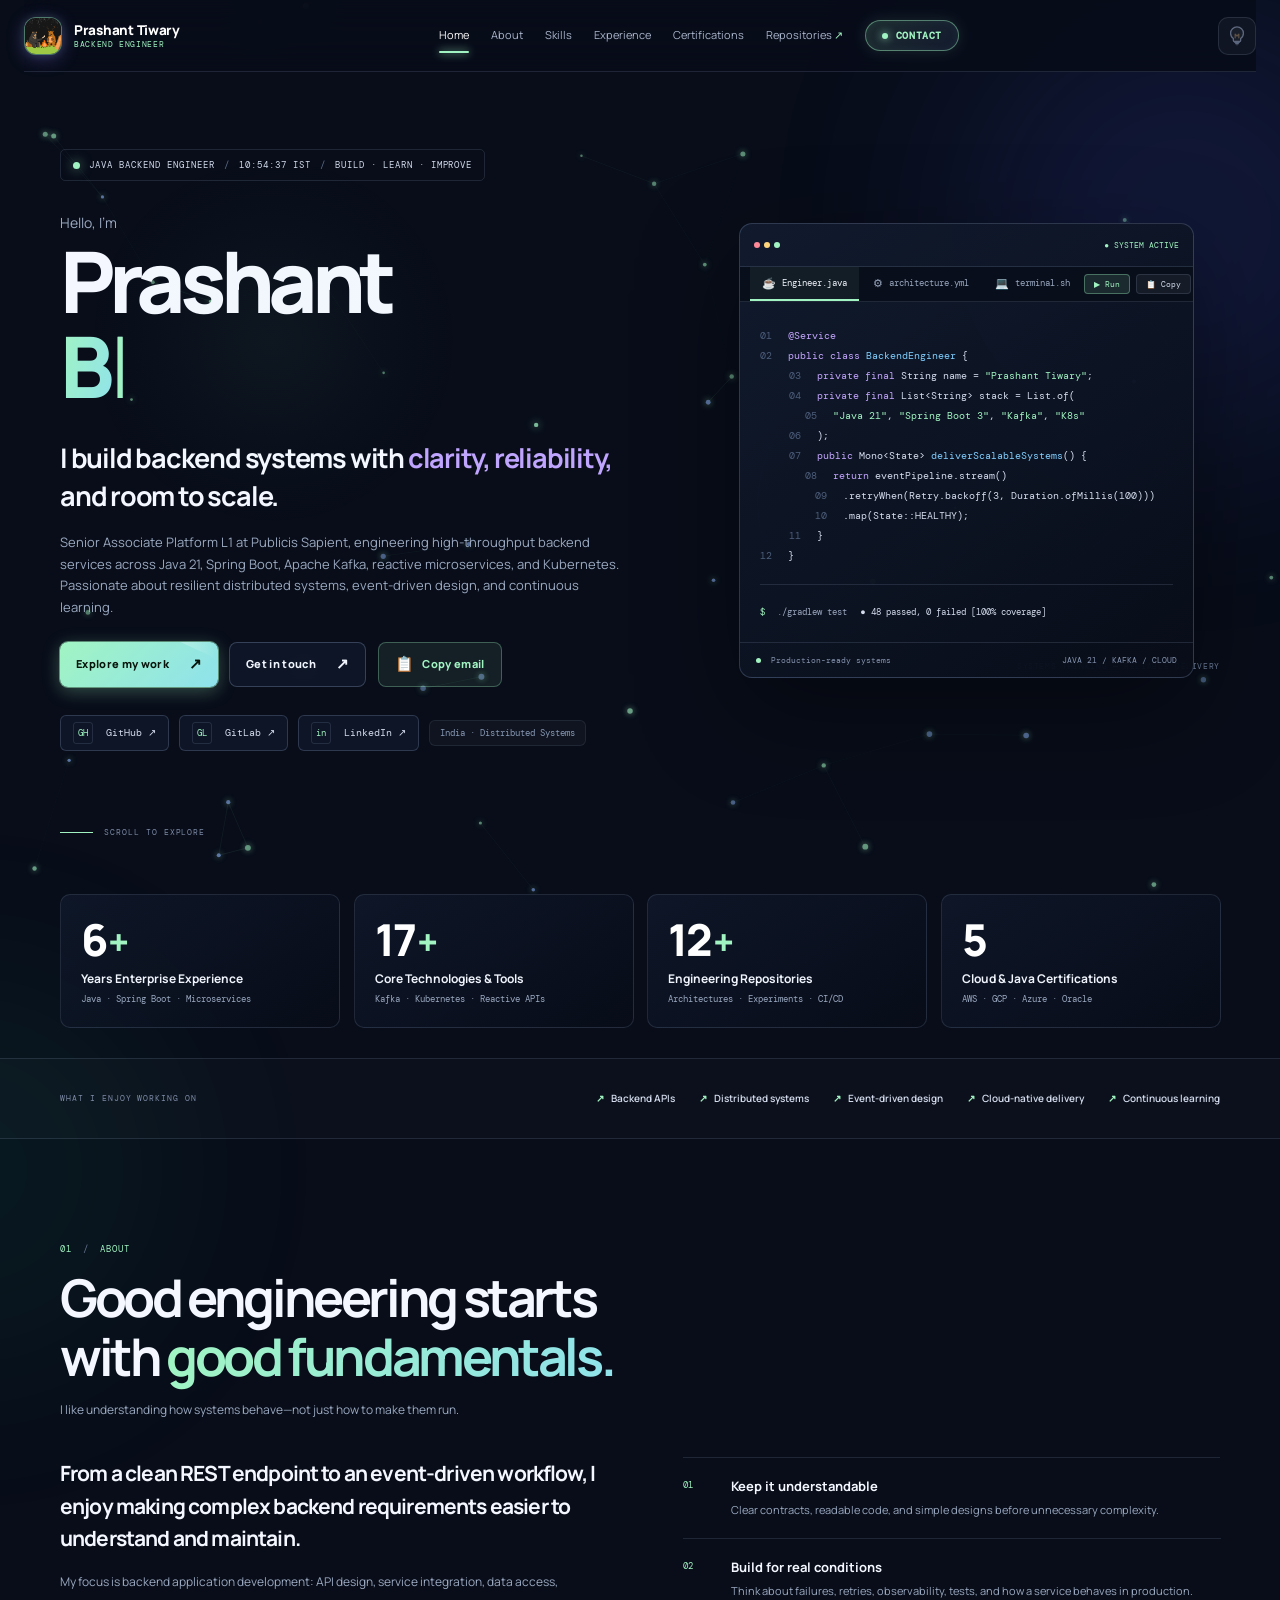
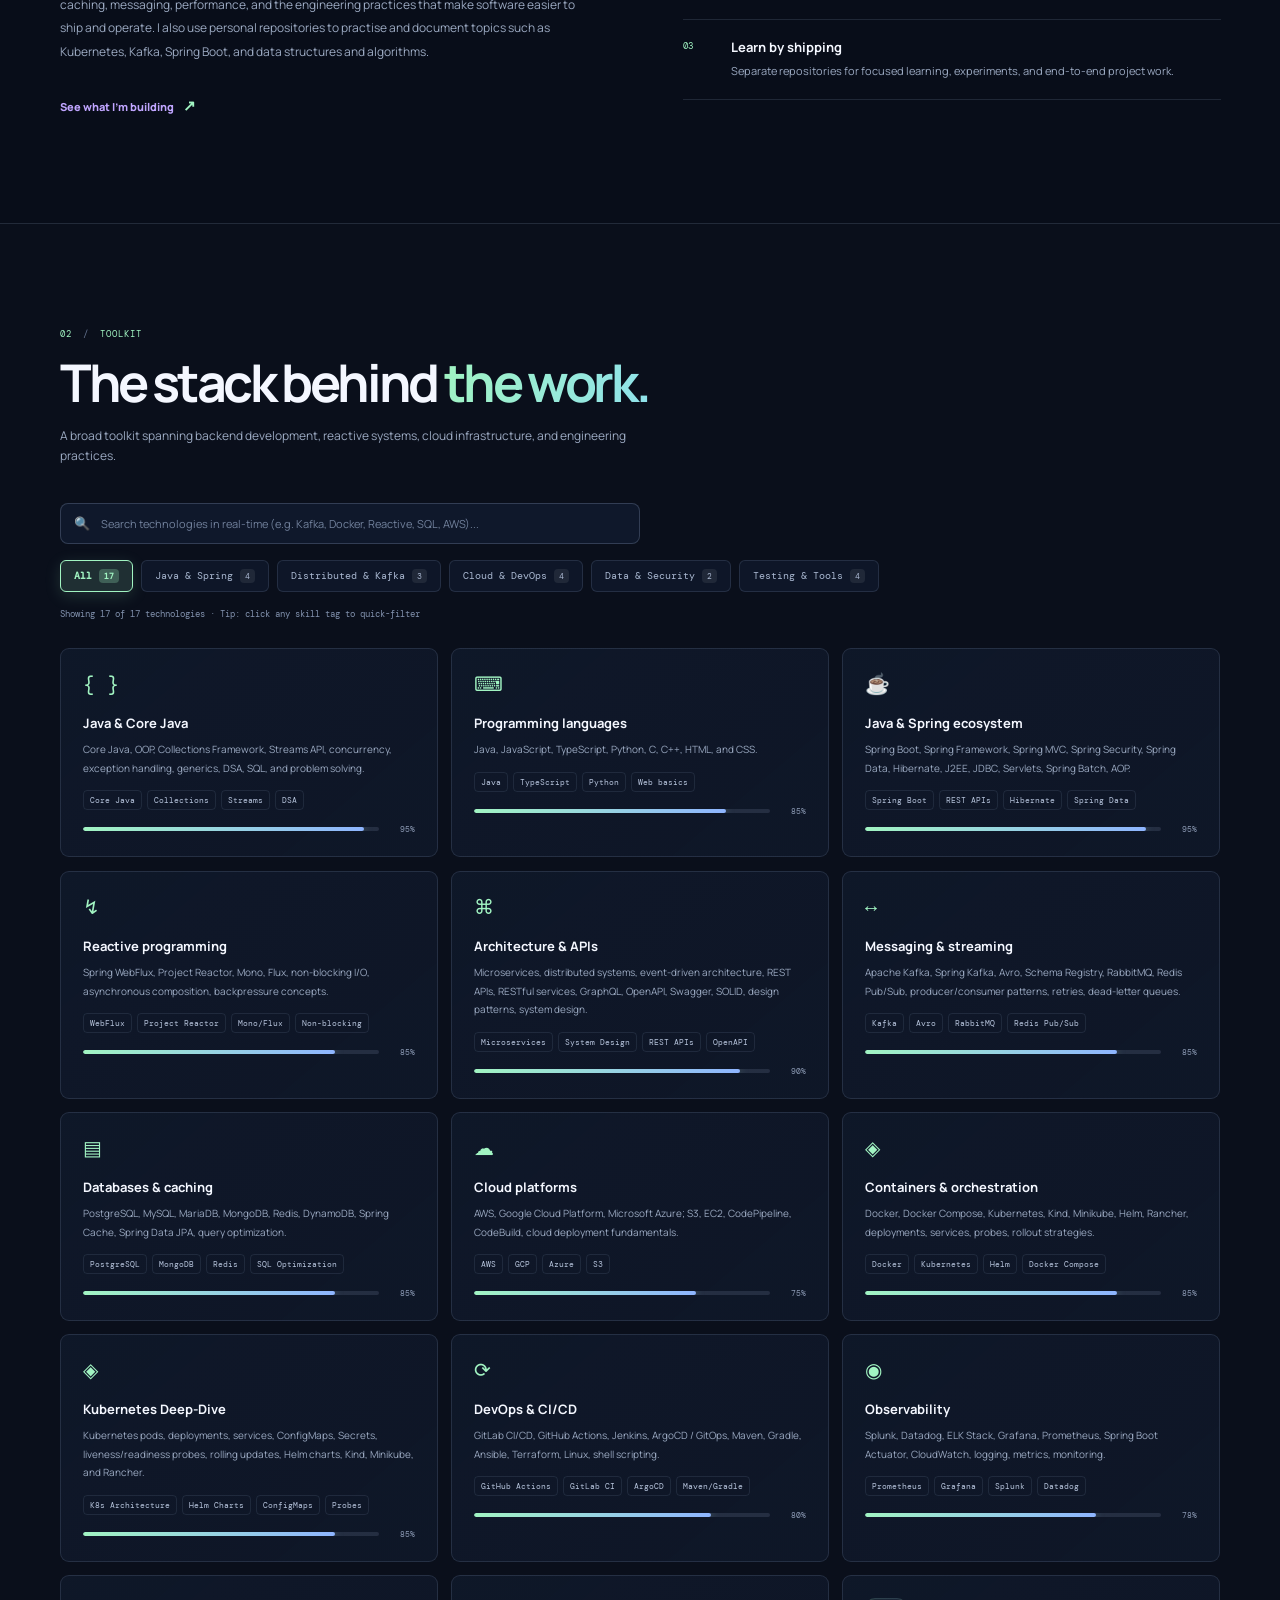
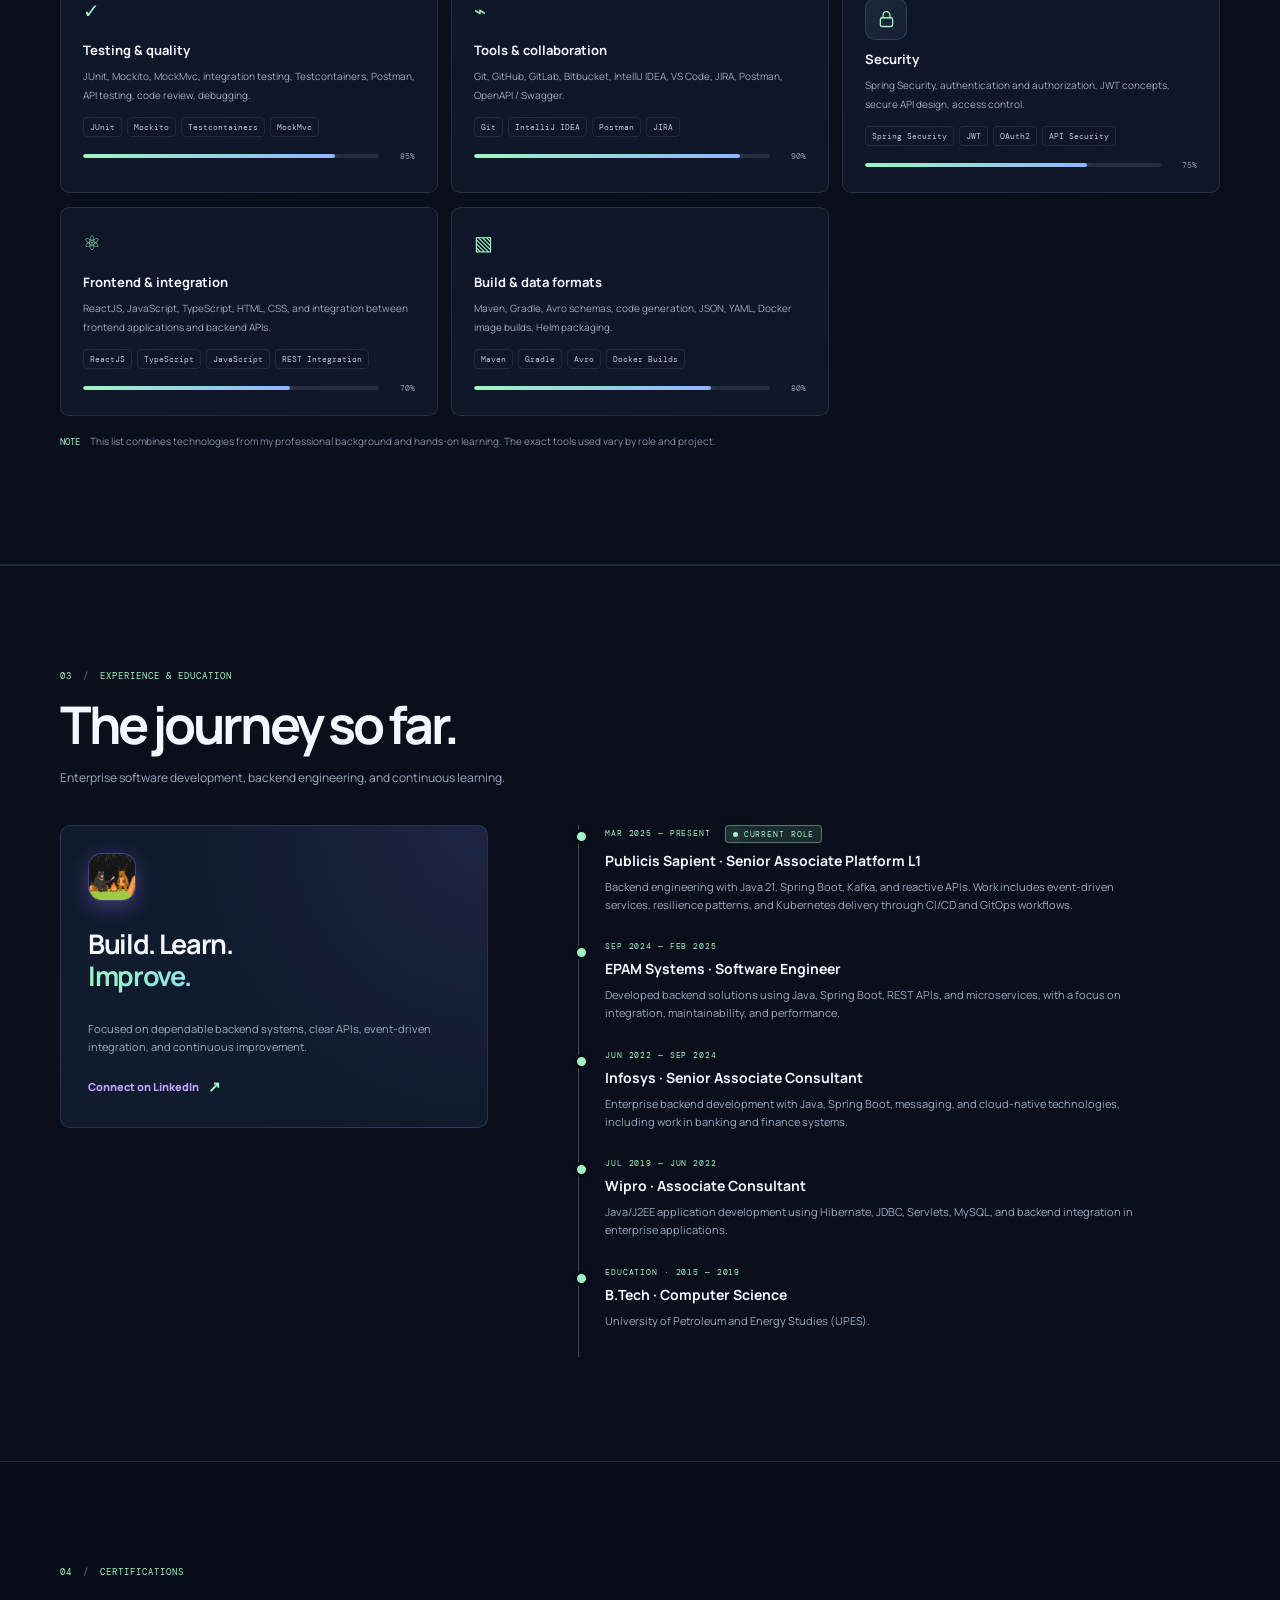
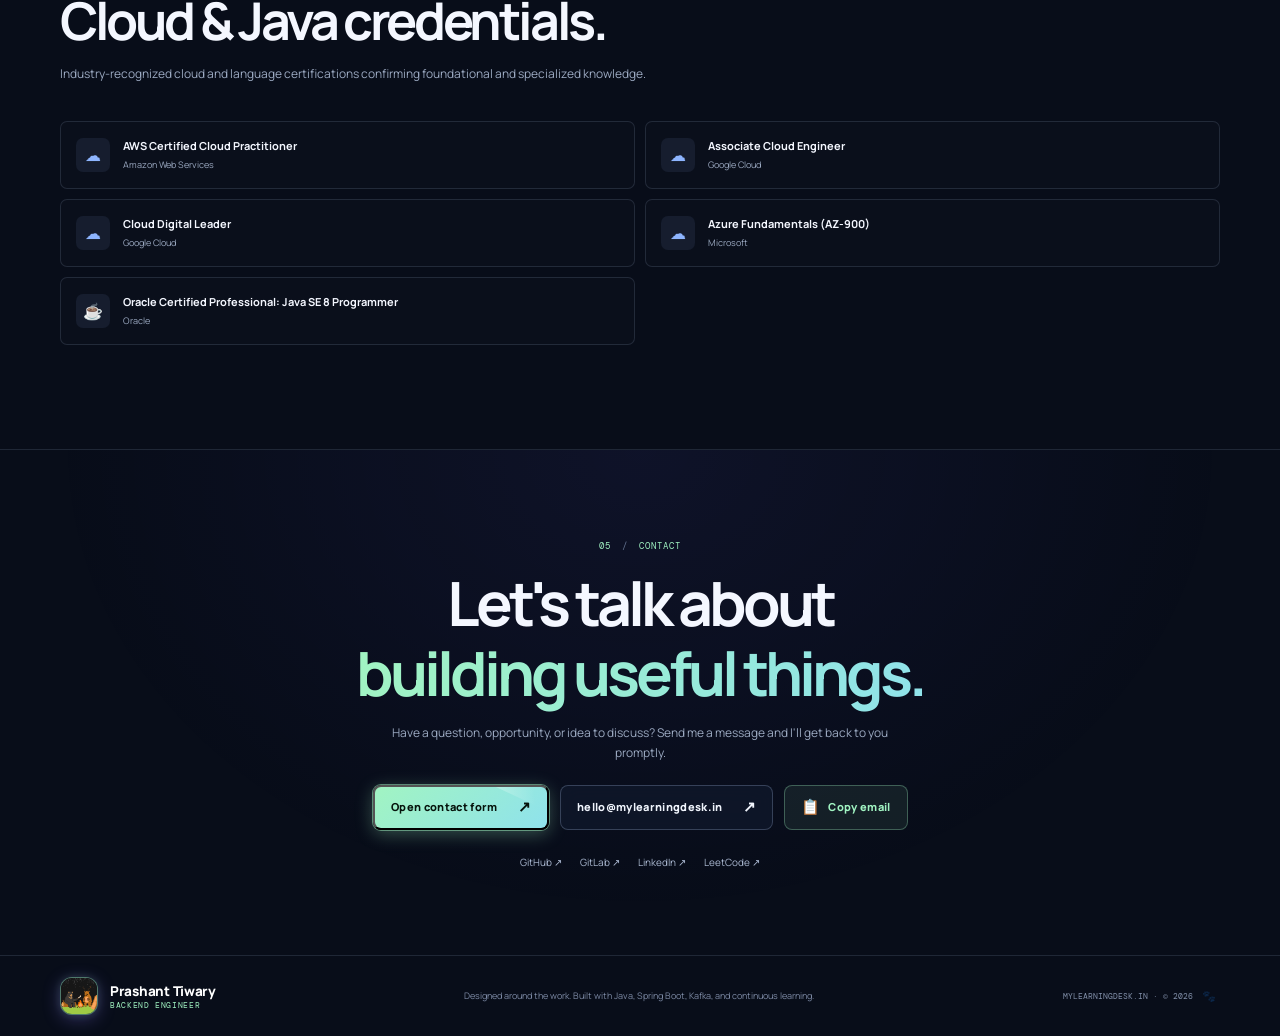
==== commit b18355b3: "refactor: update patrol-bear.css version and improve dynamic positioning of elements in main.js" ====
--- a/index.html
+++ b/index.html
@@ -14,7 +14,7 @@
   <link href="https://fonts.googleapis.com/css2?family=DM+Mono:wght@400;500&family=Manrope:wght@400;500;600;700;800&display=swap" rel="stylesheet">
   <link rel="icon" type="image/svg+xml" href="assets/favicon.svg">
   <link rel="stylesheet" href="assets/css/styles.css?v=6.4">
-  <link rel="stylesheet" href="assets/css/patrol-bear.css?v=12.0">
+  <link rel="stylesheet" href="assets/css/patrol-bear.css?v=12.2">
 </head>
 <body>
   <div class="scroll-progress-bar" id="scrollProgressBar"></div>
@@ -732,6 +732,6 @@
   <!-- DYNAMIC FLOATING TOAST NOTIFICATION CONTAINER -->
   <div id="toastContainer" class="toast-container" aria-live="polite"></div>
 
-  <script src="assets/js/main.js?v=12.3"></script>
+  <script src="assets/js/main.js?v=12.5"></script>
 </body>
 </html>
--- a/assets/css/patrol-bear.css
+++ b/assets/css/patrol-bear.css
@@ -80,9 +80,9 @@
 
 /* RIGHT edge — Nodi slides in from the right */
 .deer-corner-peek-top-right {
-  top: 50%;
-  right: -44px;
-  transform: translateY(-50%);
+  top: var(--nodi-top, 50%);
+  right: var(--nodi-right, -44px);
+  transform: var(--nodi-transform, translateY(-50%));
   width: 134px;
   height: 137px;
 }
@@ -1447,7 +1447,7 @@
    PULL ROPE — hangs directly from the ceiling mount
    ========================================================================== */
 .pull-rope {
-  --rl: calc(100vh - 110px);
+  --rl: calc((100vh - 110px) * 0.7);
   position: fixed;
   top: 0;
   right: var(--rope-right, 28px);
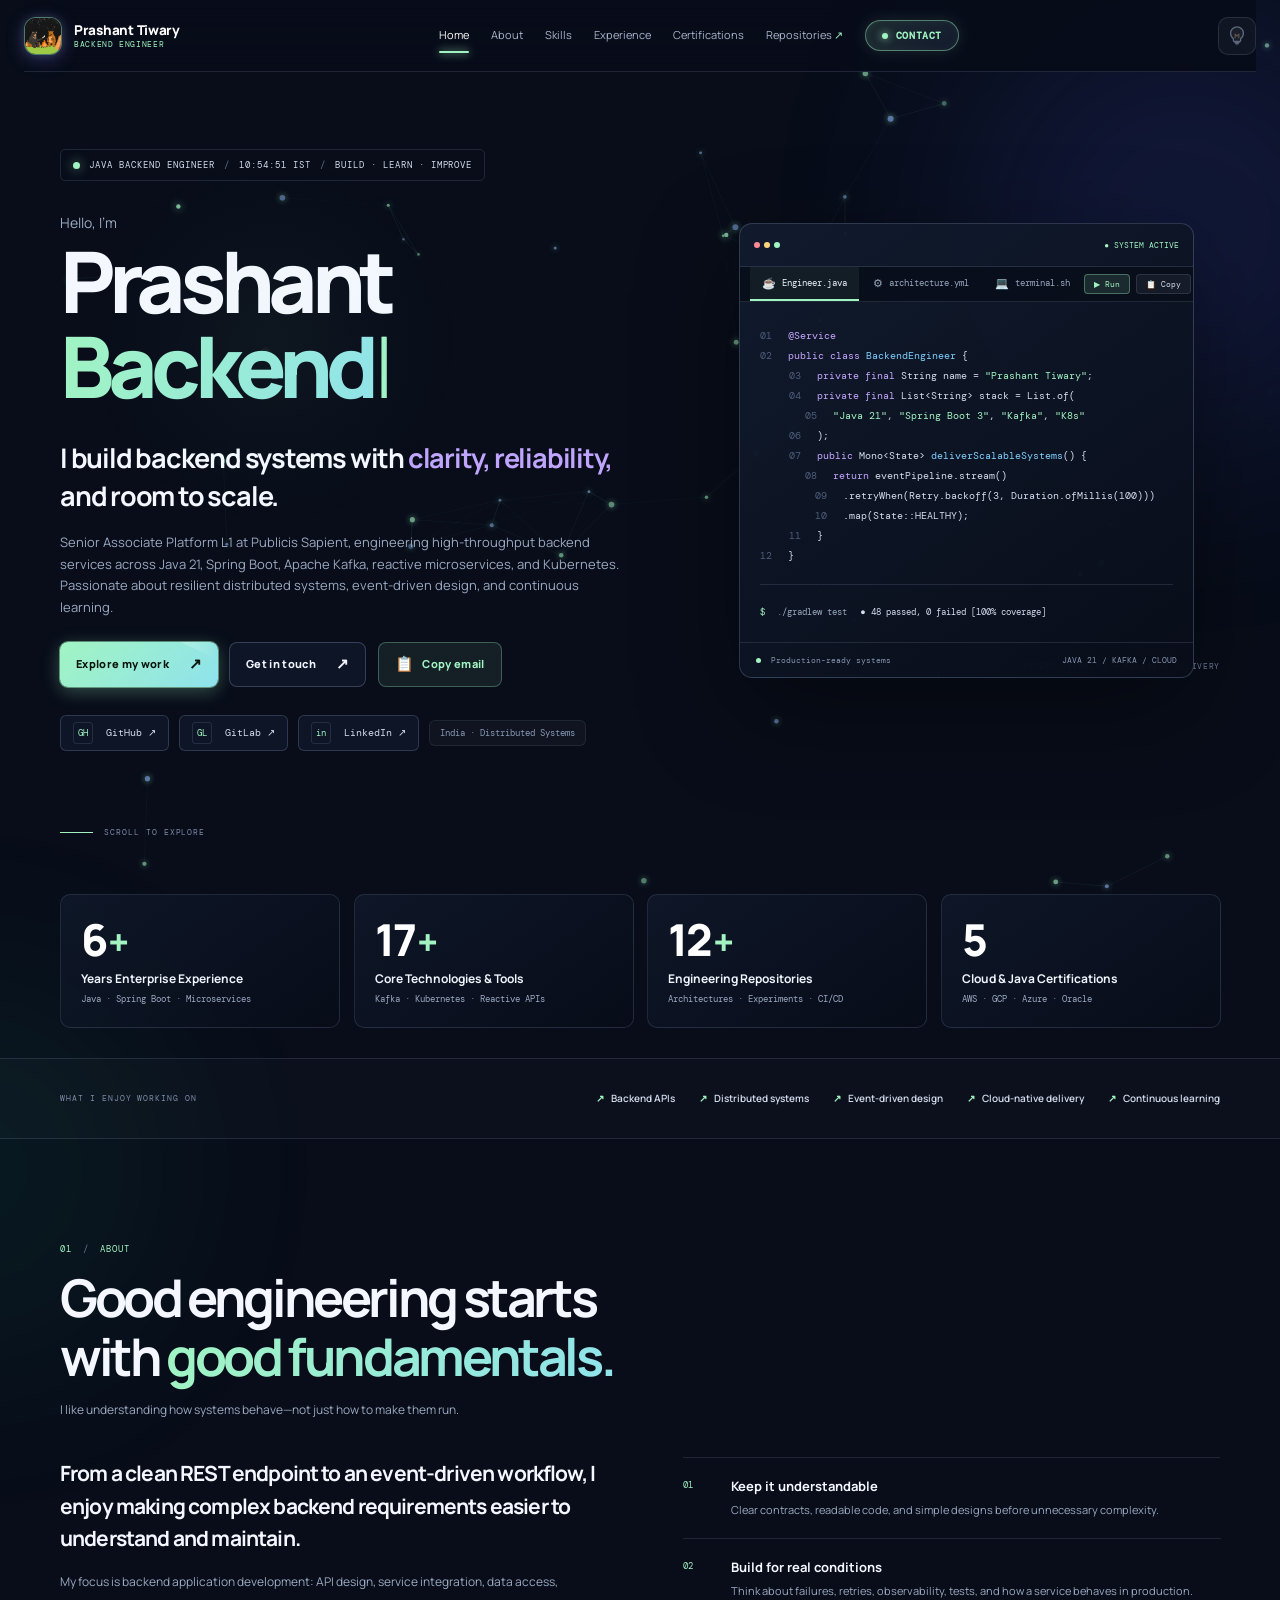
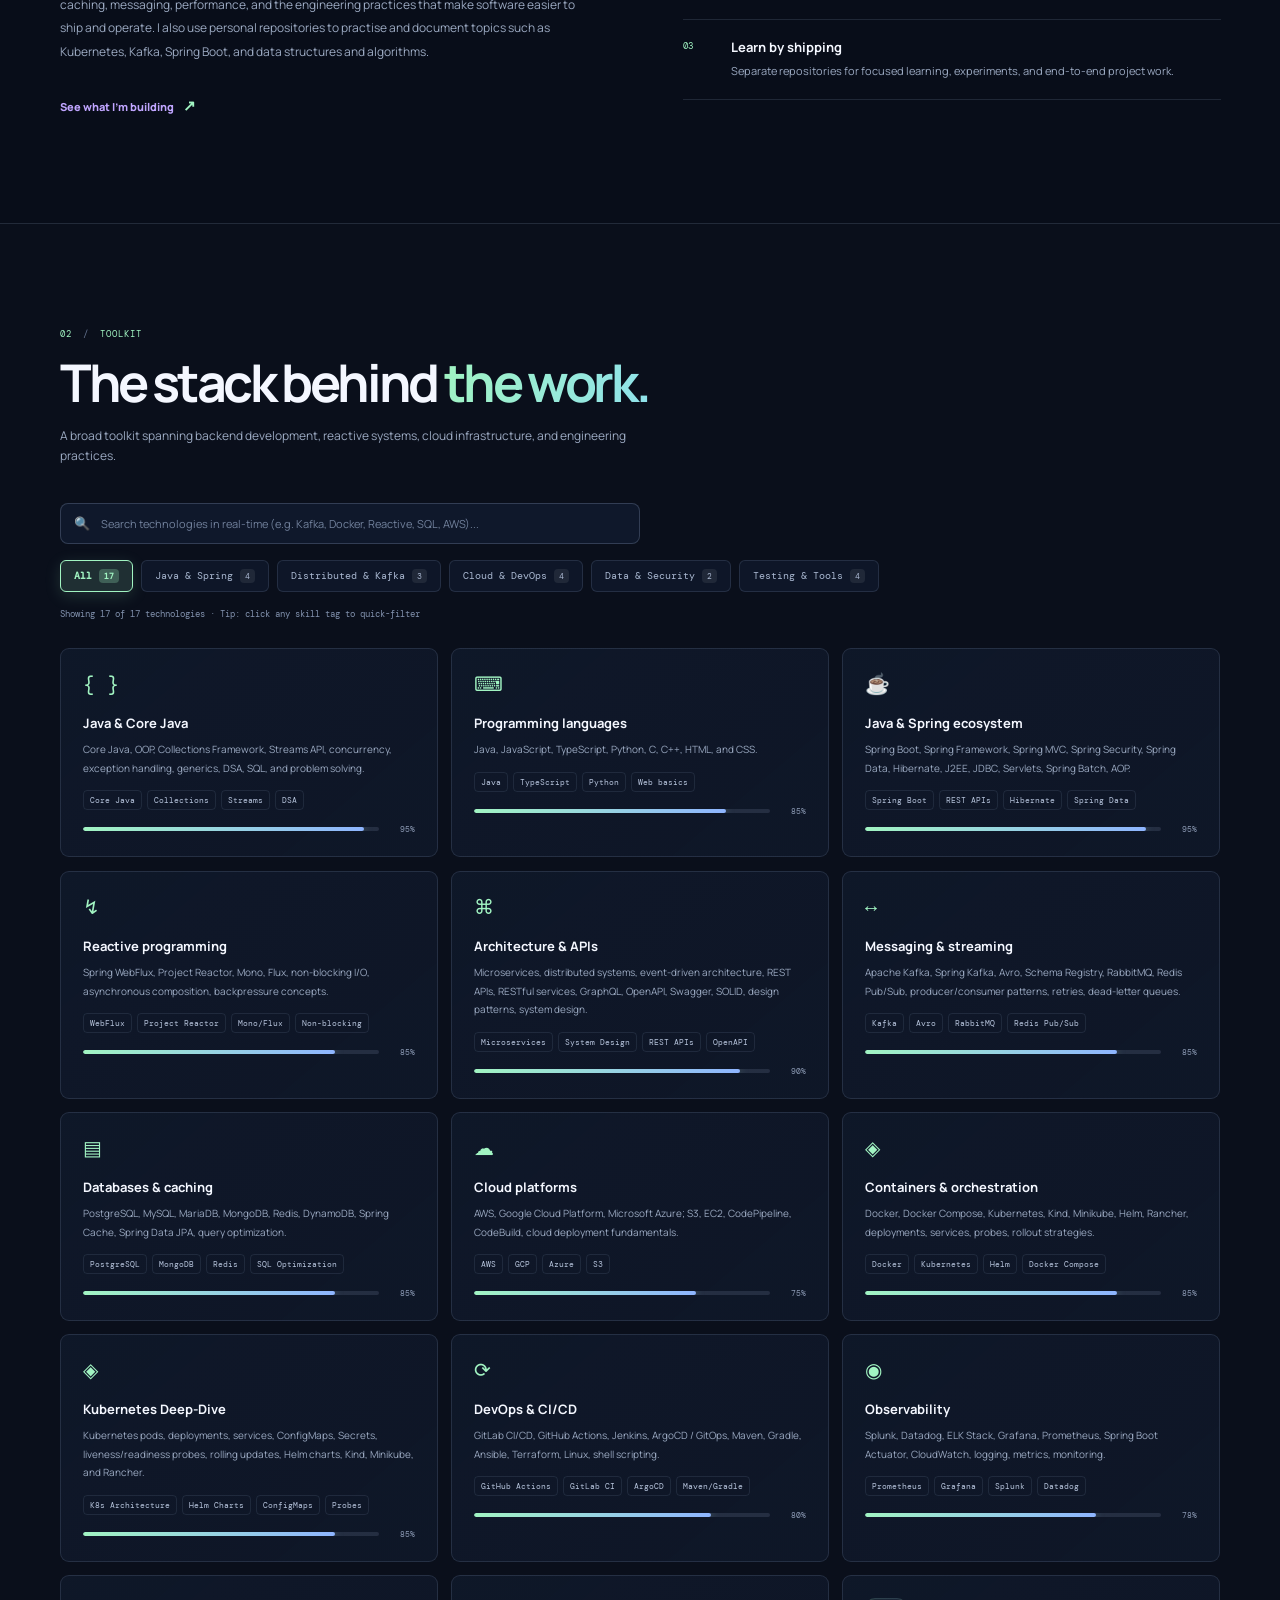
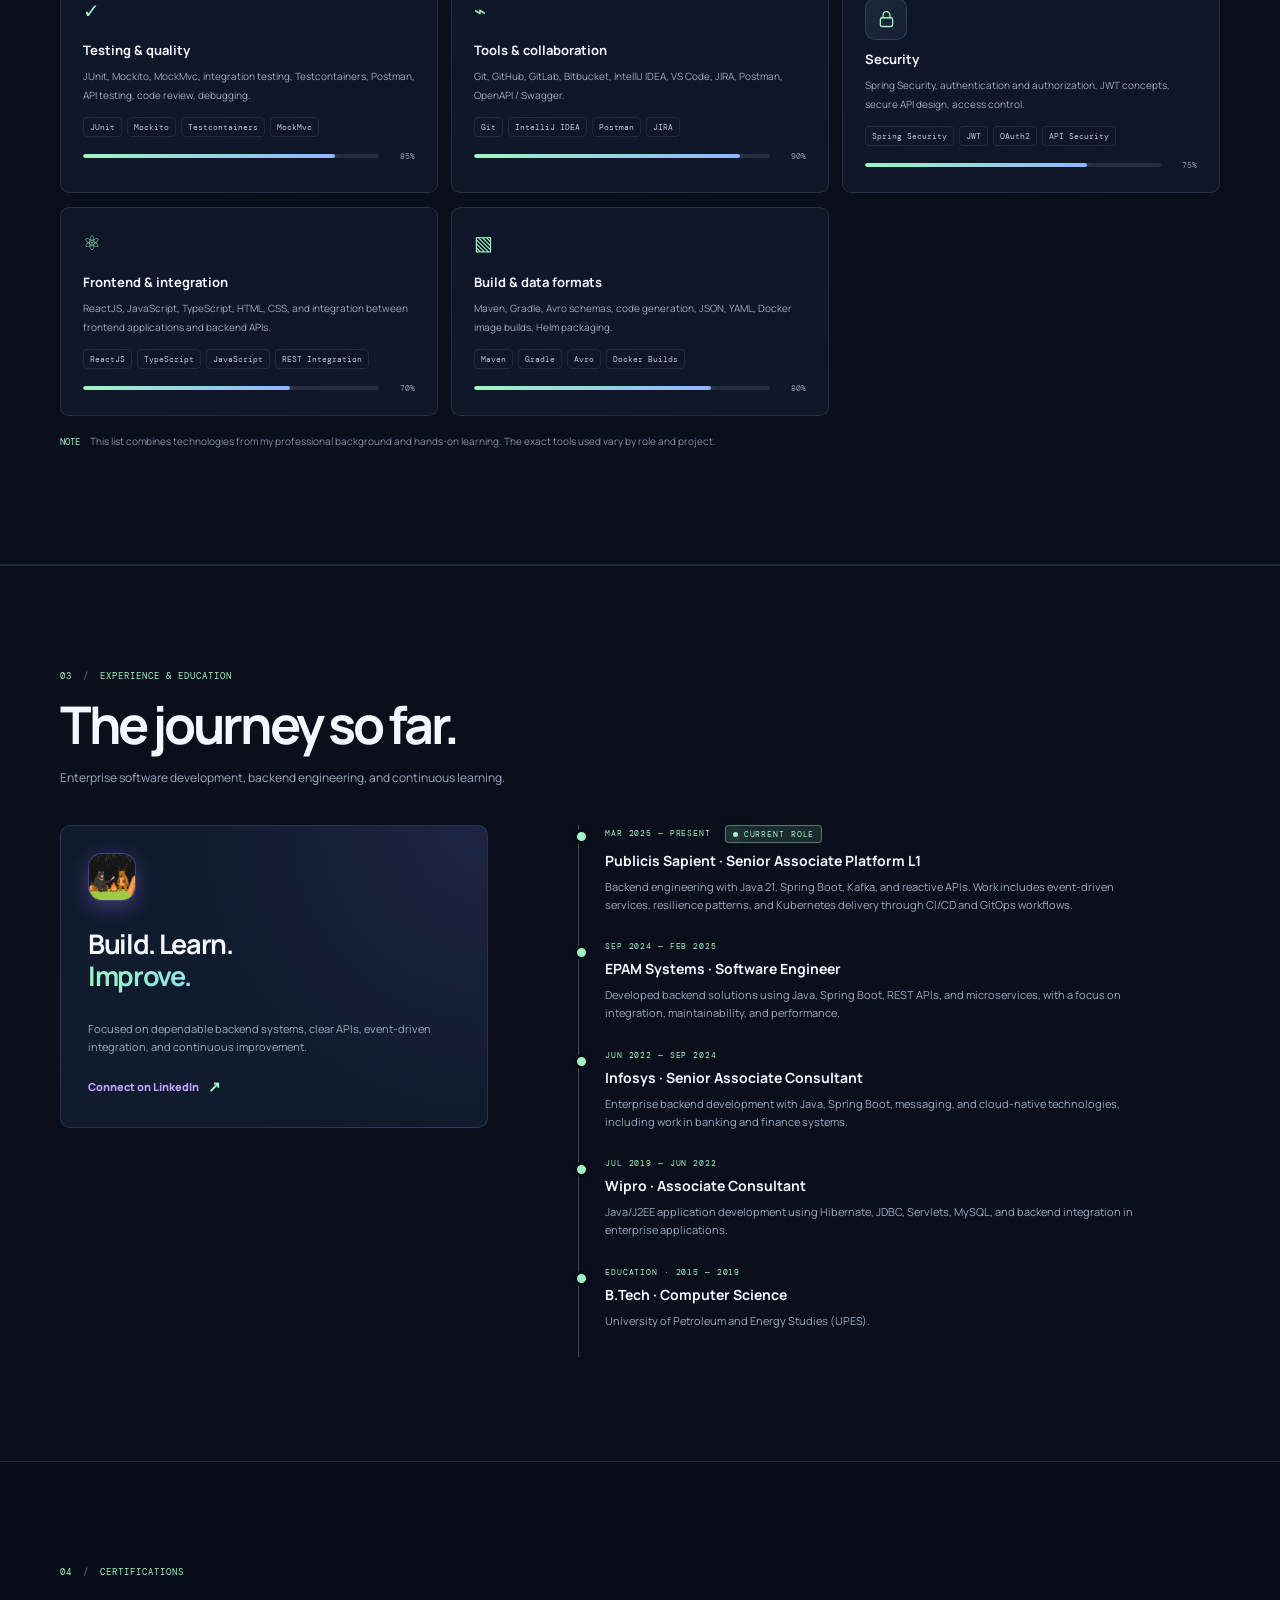
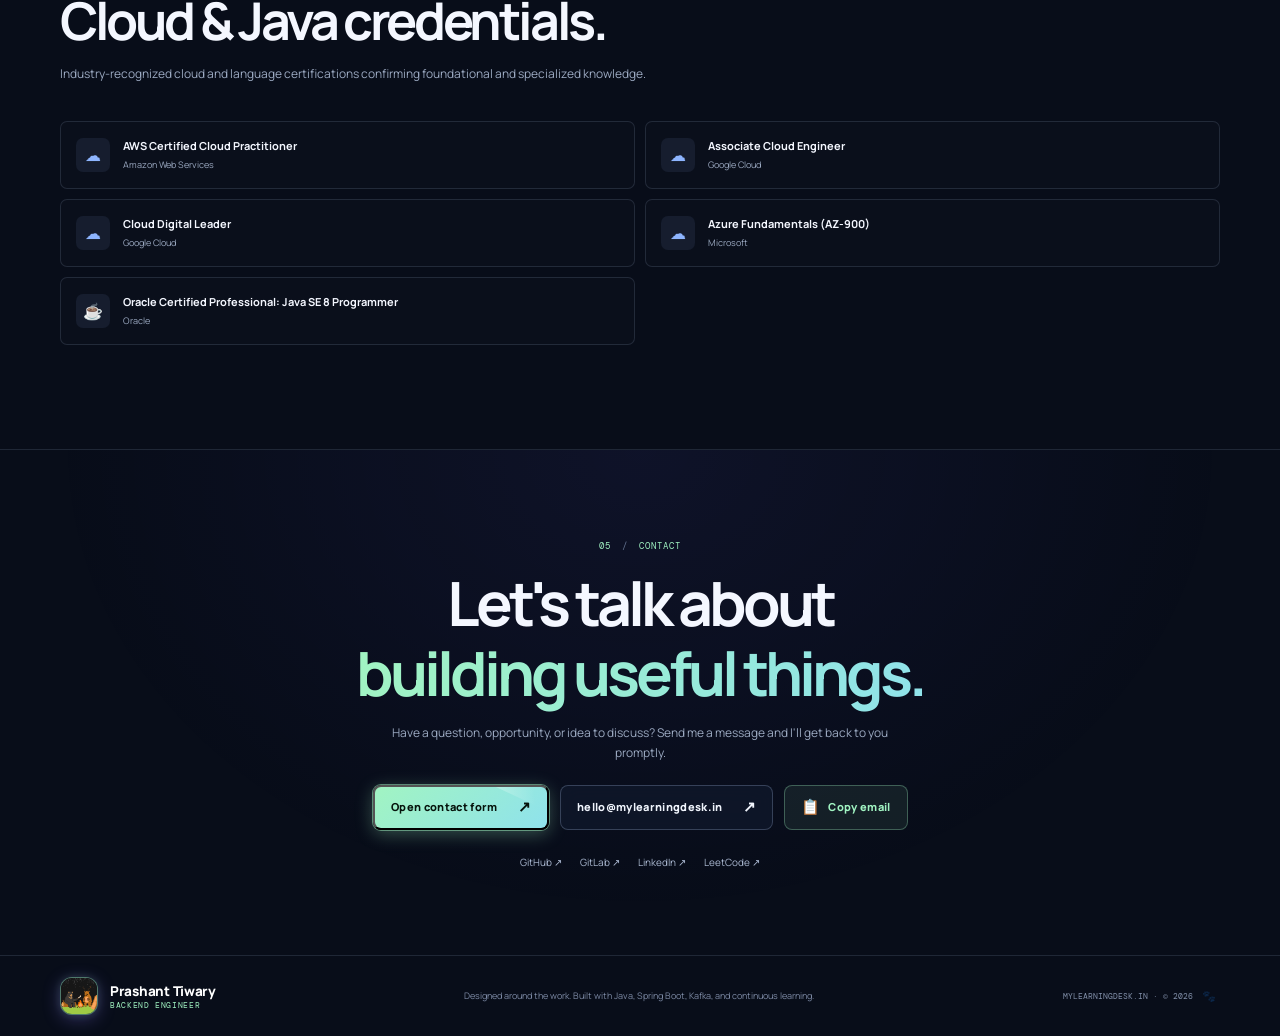
==== commit bfa70622: "refactor: update patrol-bear.css version and enhance pull-rope styles; improve event handling in mai" ====
--- a/index.html
+++ b/index.html
@@ -14,7 +14,7 @@
   <link href="https://fonts.googleapis.com/css2?family=DM+Mono:wght@400;500&family=Manrope:wght@400;500;600;700;800&display=swap" rel="stylesheet">
   <link rel="icon" type="image/svg+xml" href="assets/favicon.svg">
   <link rel="stylesheet" href="assets/css/styles.css?v=6.4">
-  <link rel="stylesheet" href="assets/css/patrol-bear.css?v=12.2">
+  <link rel="stylesheet" href="assets/css/patrol-bear.css?v=13.0">
 </head>
 <body>
   <div class="scroll-progress-bar" id="scrollProgressBar"></div>
@@ -732,6 +732,6 @@
   <!-- DYNAMIC FLOATING TOAST NOTIFICATION CONTAINER -->
   <div id="toastContainer" class="toast-container" aria-live="polite"></div>
 
-  <script src="assets/js/main.js?v=12.5"></script>
+  <script src="assets/js/main.js?v=13.0"></script>
 </body>
 </html>
--- a/assets/css/patrol-bear.css
+++ b/assets/css/patrol-bear.css
@@ -81,10 +81,10 @@
 /* RIGHT edge — Nodi slides in from the right */
 .deer-corner-peek-top-right {
   top: var(--nodi-top, 50%);
-  right: var(--nodi-right, -44px);
+  right: var(--nodi-right, clamp(-30px, -2.5vw, -16px));
   transform: var(--nodi-transform, translateY(-50%));
-  width: 134px;
-  height: 137px;
+  width: clamp(74px, 10vw, 120px);
+  height: clamp(76px, 10.2vw, 123px);
 }
 .deer-corner-peek-top-right .dp-body {
   transform: translateX(115%);
@@ -96,13 +96,13 @@
   animation: nodi-exit-right 0.6s cubic-bezier(0.55, 0, 0.8, 0.4) forwards;
 }
 
-/* LEFT edge — Nodi slides in from the left */
+/* LEFT edge — Nodi slides in from the left (opposite side from the right-hand rope) */
 .deer-corner-peek-top-left {
-  top: 50%;
-  left: -44px;
-  transform: translateY(-50%);
-  width: 134px;
-  height: 137px;
+  top: var(--nodi-top, 52%);
+  left: var(--nodi-left, clamp(-30px, -2.5vw, -16px));
+  transform: var(--nodi-transform, translateY(-50%));
+  width: clamp(74px, 10vw, 120px);
+  height: clamp(76px, 10.2vw, 123px);
 }
 .deer-corner-peek-top-left .dp-body {
   transform: translateX(-115%);
@@ -634,31 +634,46 @@
   .dust-puff { display: none !important; }
 }
 
-/* ── Mobile scale down ───────────────────────────────────────────────────── */
+/* ── Responsive scale down ───────────────────────────────────────────────── */
+@media (max-width: 768px) {
+  .patrol-sprite {
+    width: 82px;
+    height: 82px;
+  }
+
+  .patrol-kodi {
+    width: 94px;
+    height: 94px;
+  }
+
+  .dp-bubble {
+    white-space: normal;
+    max-width: min(210px, calc(100vw - 120px));
+    font-size: 9px;
+    padding: 7px 11px;
+  }
+}
+
 @media (max-width: 480px) {
   .patrol-sprite {
-    width: 74px;
-    height: 74px;
+    width: 68px;
+    height: 68px;
   }
 
   .patrol-kodi {
-    width: 84px;
-    height: 84px;
+    width: 78px;
+    height: 78px;
   }
 
-  .dp-body {
-    left: -35px;
-    top: -98px;
-    width: 70px;
-    height: 98px;
+  .deer-corner-peek-top-left .dp-tag {
+    left: calc(100% + 6px);
+    font-size: 8px;
+    padding: 2px 6px;
   }
-
-  .deer-corner-peek-bottom-left  { left: 164px; }
-  .deer-corner-peek-bottom-right { right: 112px; }
 
   .dp-bubble {
     white-space: normal;
-    max-width: 190px;
+    max-width: min(180px, calc(100vw - 105px));
     font-size: 8.5px;
     padding: 6px 10px;
   }
@@ -1544,15 +1559,20 @@
 /* The visible cord is drawn on a canvas; .pull-rope is just the slim, tilted tap target along it */
 .pull-rope { width: 44px; animation: none !important; background: transparent; cursor: grab; touch-action: none; user-select: none; }
 .pull-rope:active, .pull-rope.is-pulling { cursor: grabbing; }
-.pull-rope.nudge, .pull-rope.pulled { animation: none !important; }
-/* pull-armed: threshold crossed — a subtle glow on the rope canvas area signals "release to switch" */
-@keyframes rope-arm-pulse {
-  0%, 100% { box-shadow: 0 0 0 0 rgba(var(--green-rgb), 0); }
-  50%       { box-shadow: 0 0 0 4px rgba(var(--green-rgb), 0.35); }
-}
-.pull-rope.pull-armed { animation: rope-arm-pulse 0.4s ease-in-out 2 !important; }
+.pull-rope.nudge, .pull-rope.pulled, .pull-rope.pull-armed { animation: none !important; box-shadow: none !important; }
 .rope-thread, .rope-knob { display: none; }
-.pull-rope:focus-visible { outline: 2px solid rgba(var(--green-rgb), 0.7); outline-offset: 2px; border-radius: 6px; }
+.pull-rope,
+.pull-rope:hover,
+.pull-rope:active,
+.pull-rope:focus,
+.pull-rope:focus-visible,
+.pull-rope.is-pulling,
+.pull-rope.pull-armed {
+  border: none !important;
+  outline: none !important;
+  box-shadow: none !important;
+  background: transparent !important;
+}
 .rope-canvas {
   position: fixed;
   top: 0;
@@ -1579,8 +1599,8 @@
   position: fixed;
   top: 0;
   left: 0;
-  width: 96px;
-  height: 152px;
+  width: clamp(44px, 5.5vw, 66px);
+  height: calc(clamp(44px, 5.5vw, 66px) * 70 / 44);
   z-index: 1003;
   pointer-events: none;
   opacity: 0;
@@ -1601,7 +1621,7 @@
 @keyframes cl-climb-b { 0%, 100% { transform: translateY(-6px); } 50% { transform: translateY(1px); } }
 .cl-bubble {
   position: absolute;
-  top: 6px;
+  top: 10px;
   right: calc(100% + 6px);
   padding: 5px 10px;
   border-radius: 10px;
@@ -1610,6 +1630,7 @@
   color: var(--t1);
   font: 700 9.5px "DM Mono", monospace;
   white-space: nowrap;
+  max-width: min(200px, calc(100vw - 90px));
   opacity: 0;
   transform: translateX(6px) scale(0.92);
   transition: opacity 0.2s, transform 0.25s cubic-bezier(0.16, 1, 0.3, 1);
